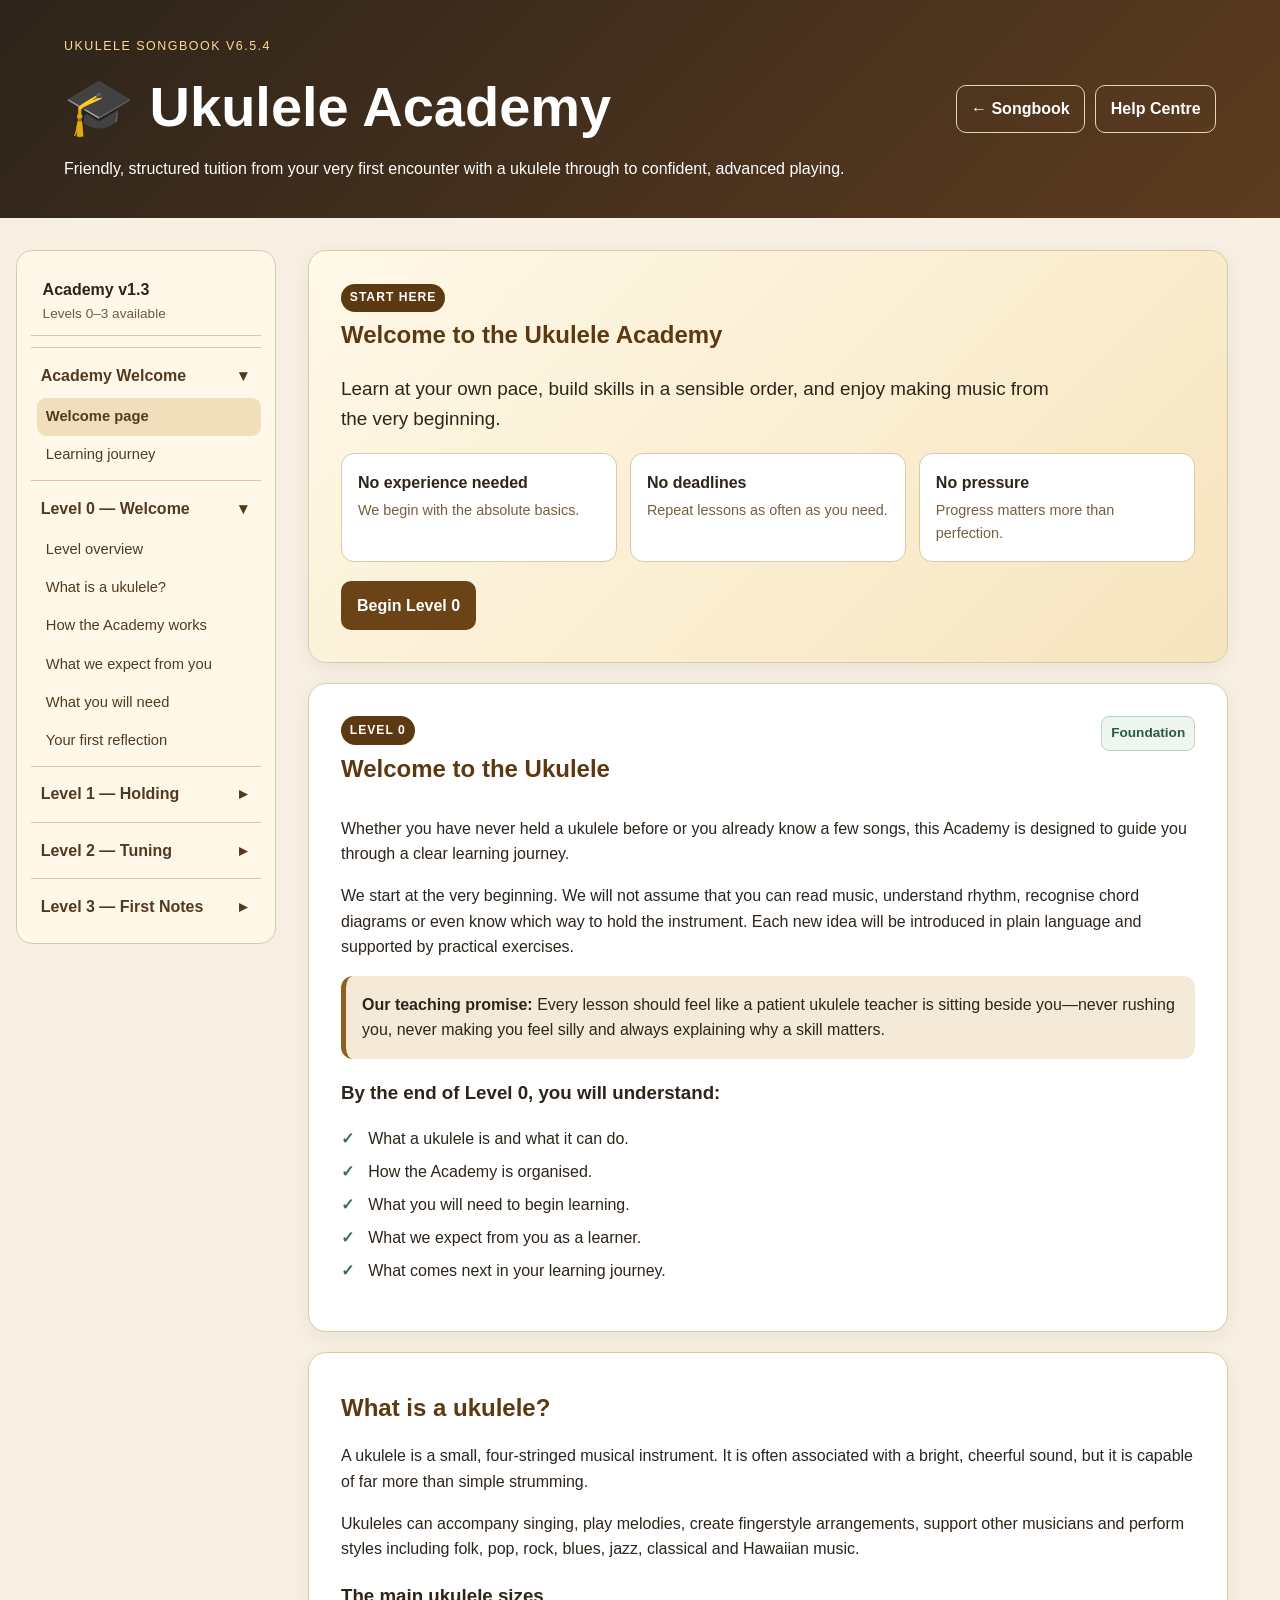
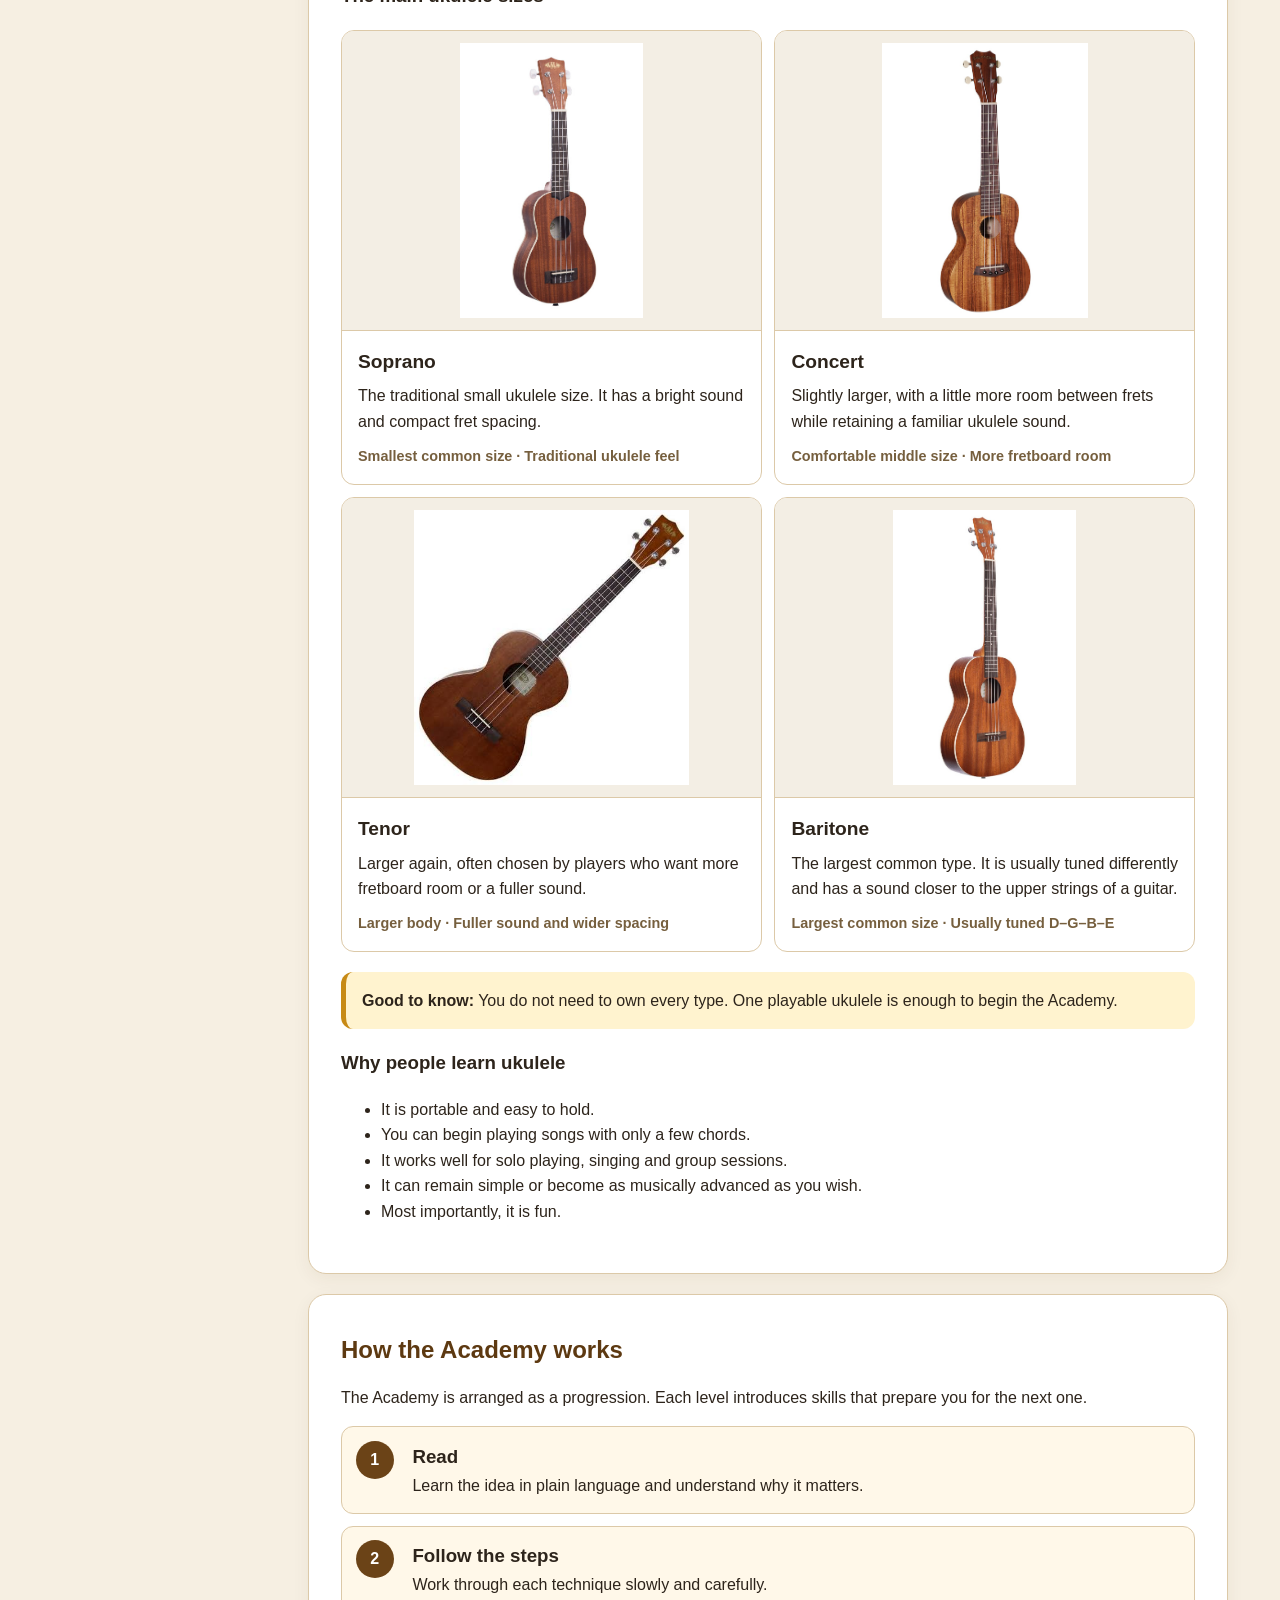
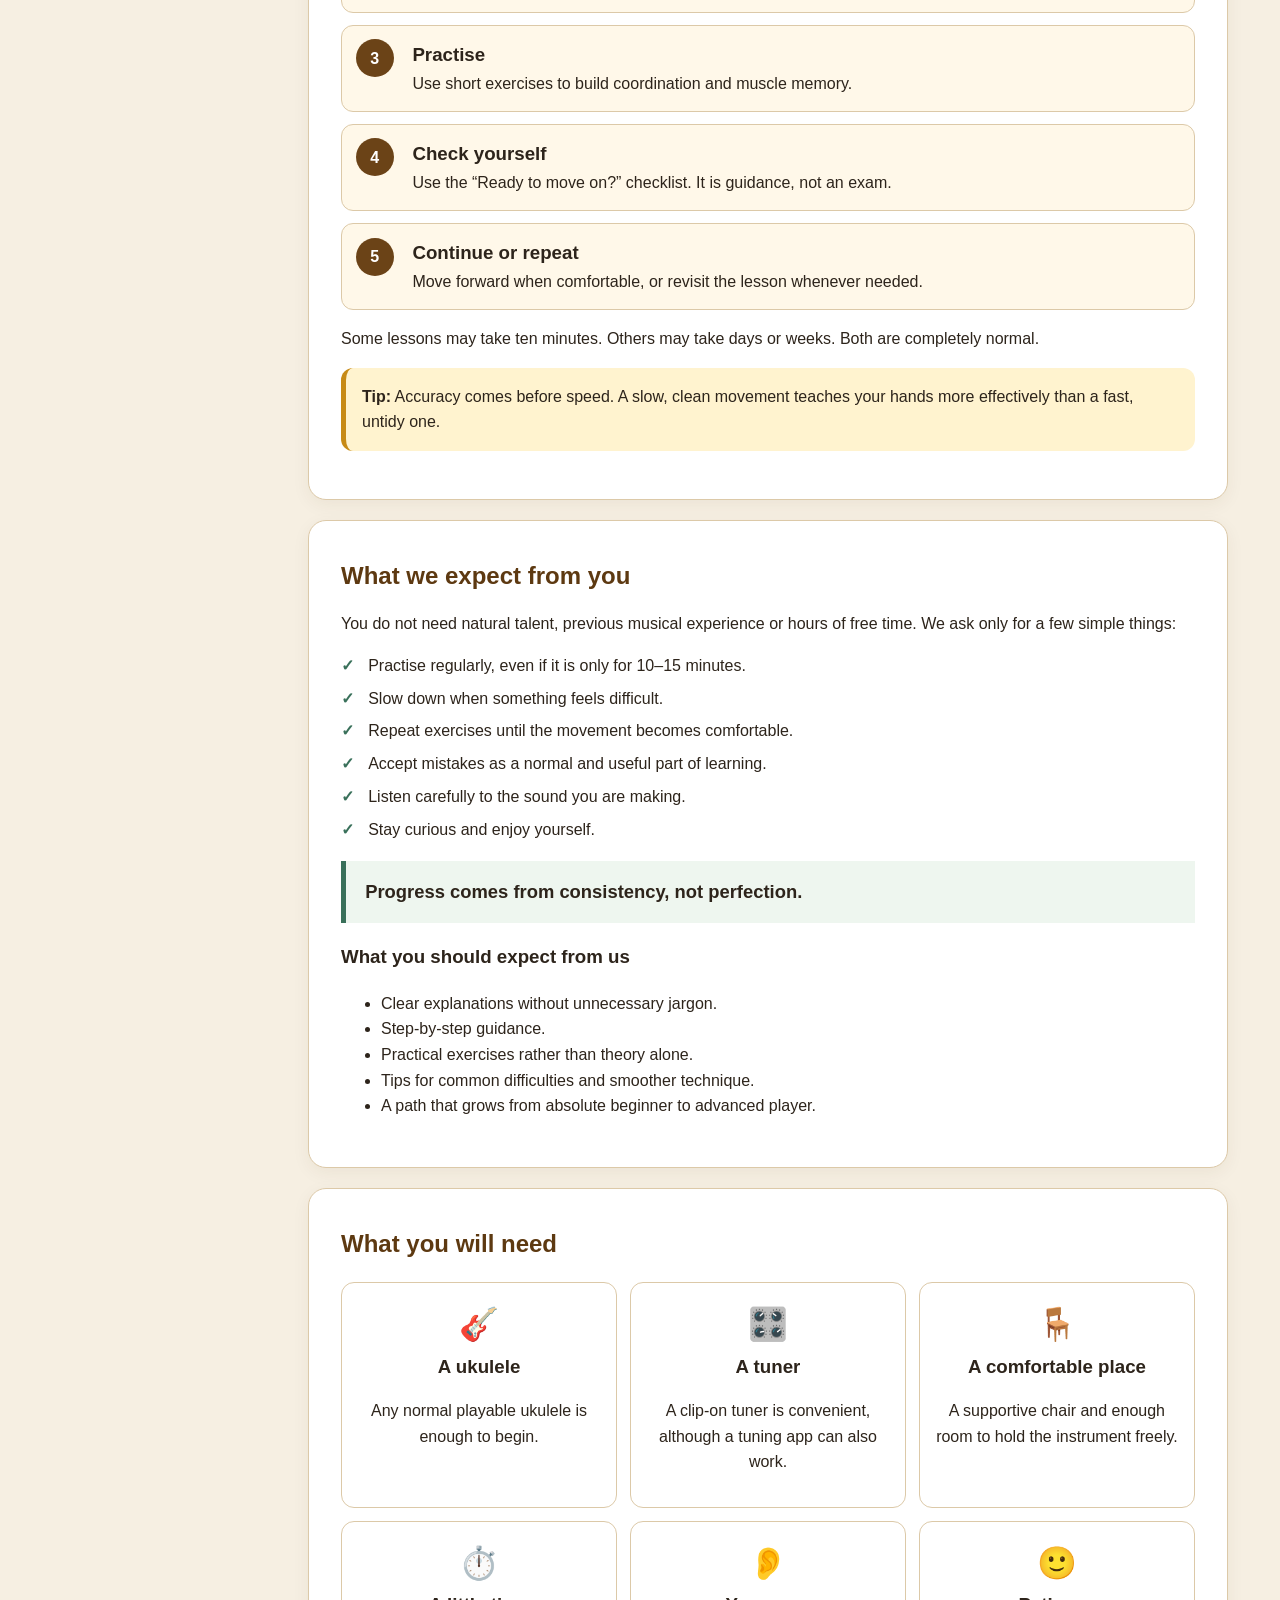
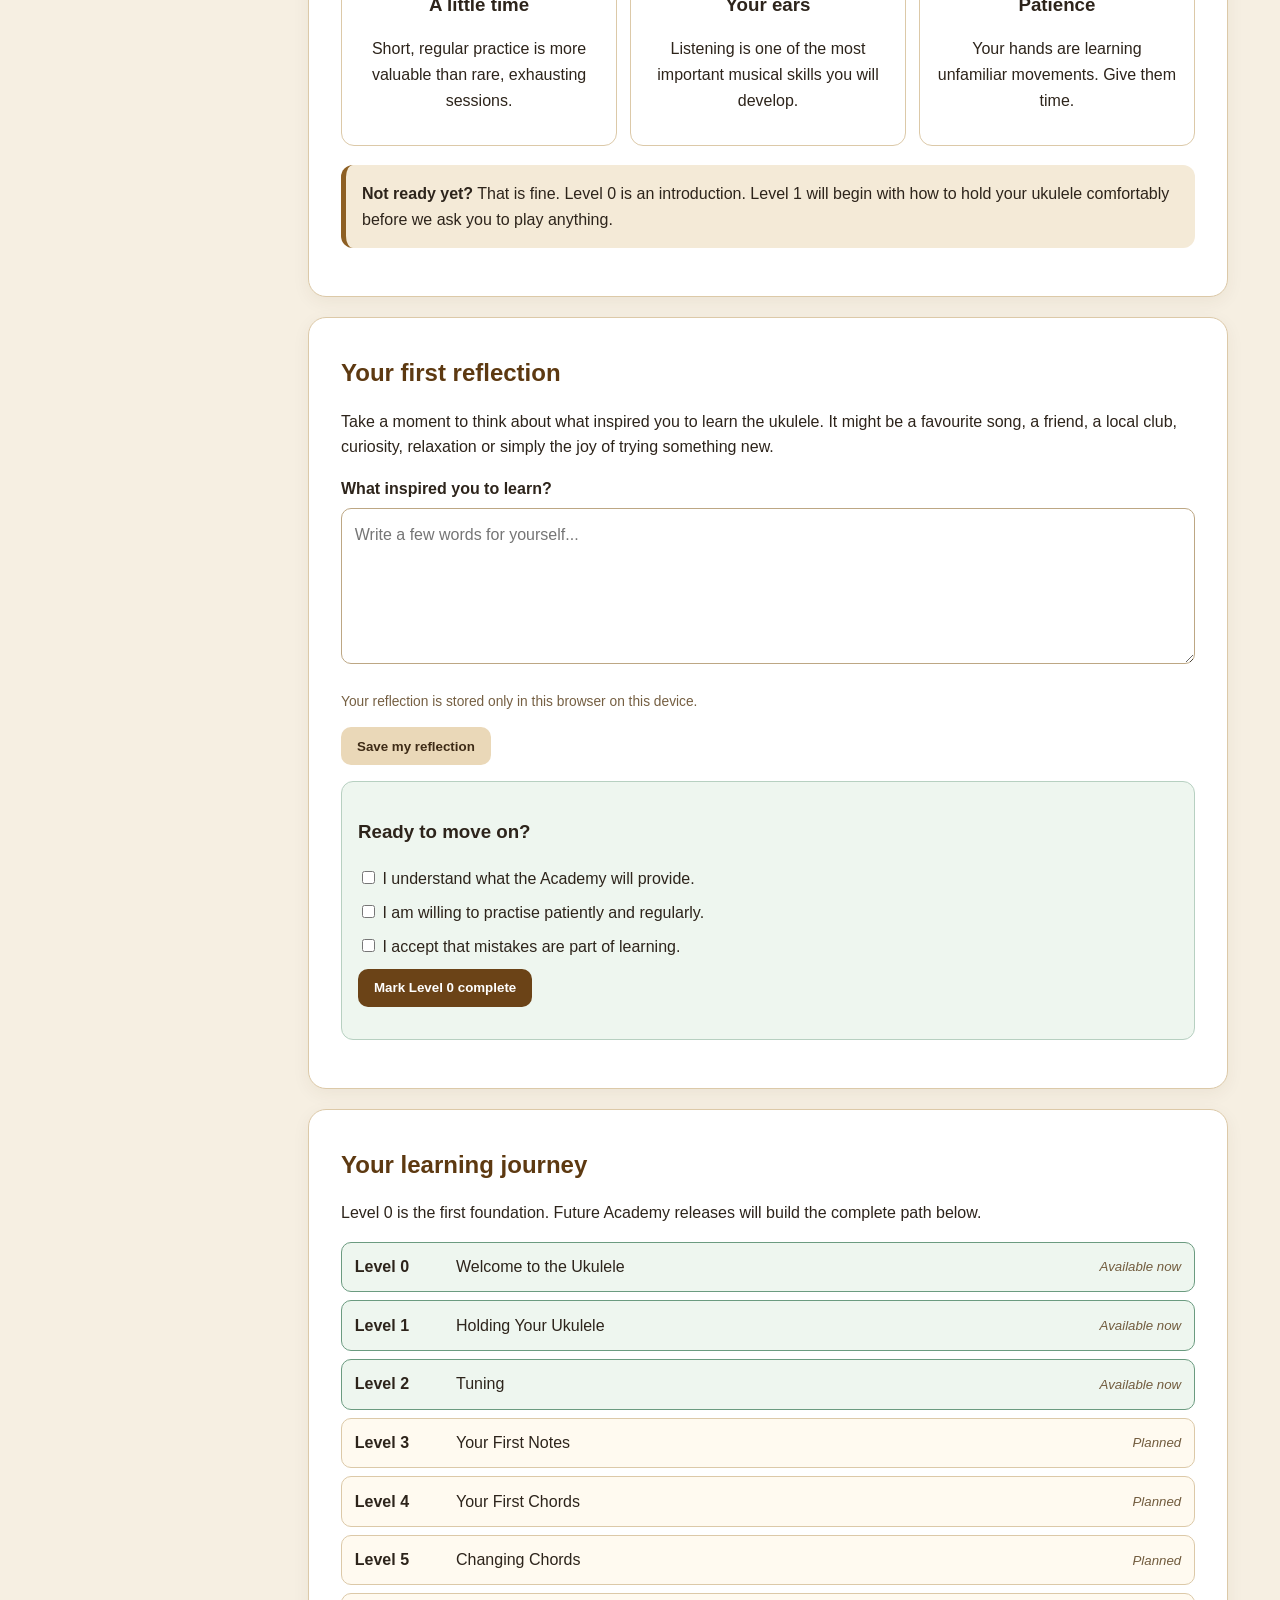
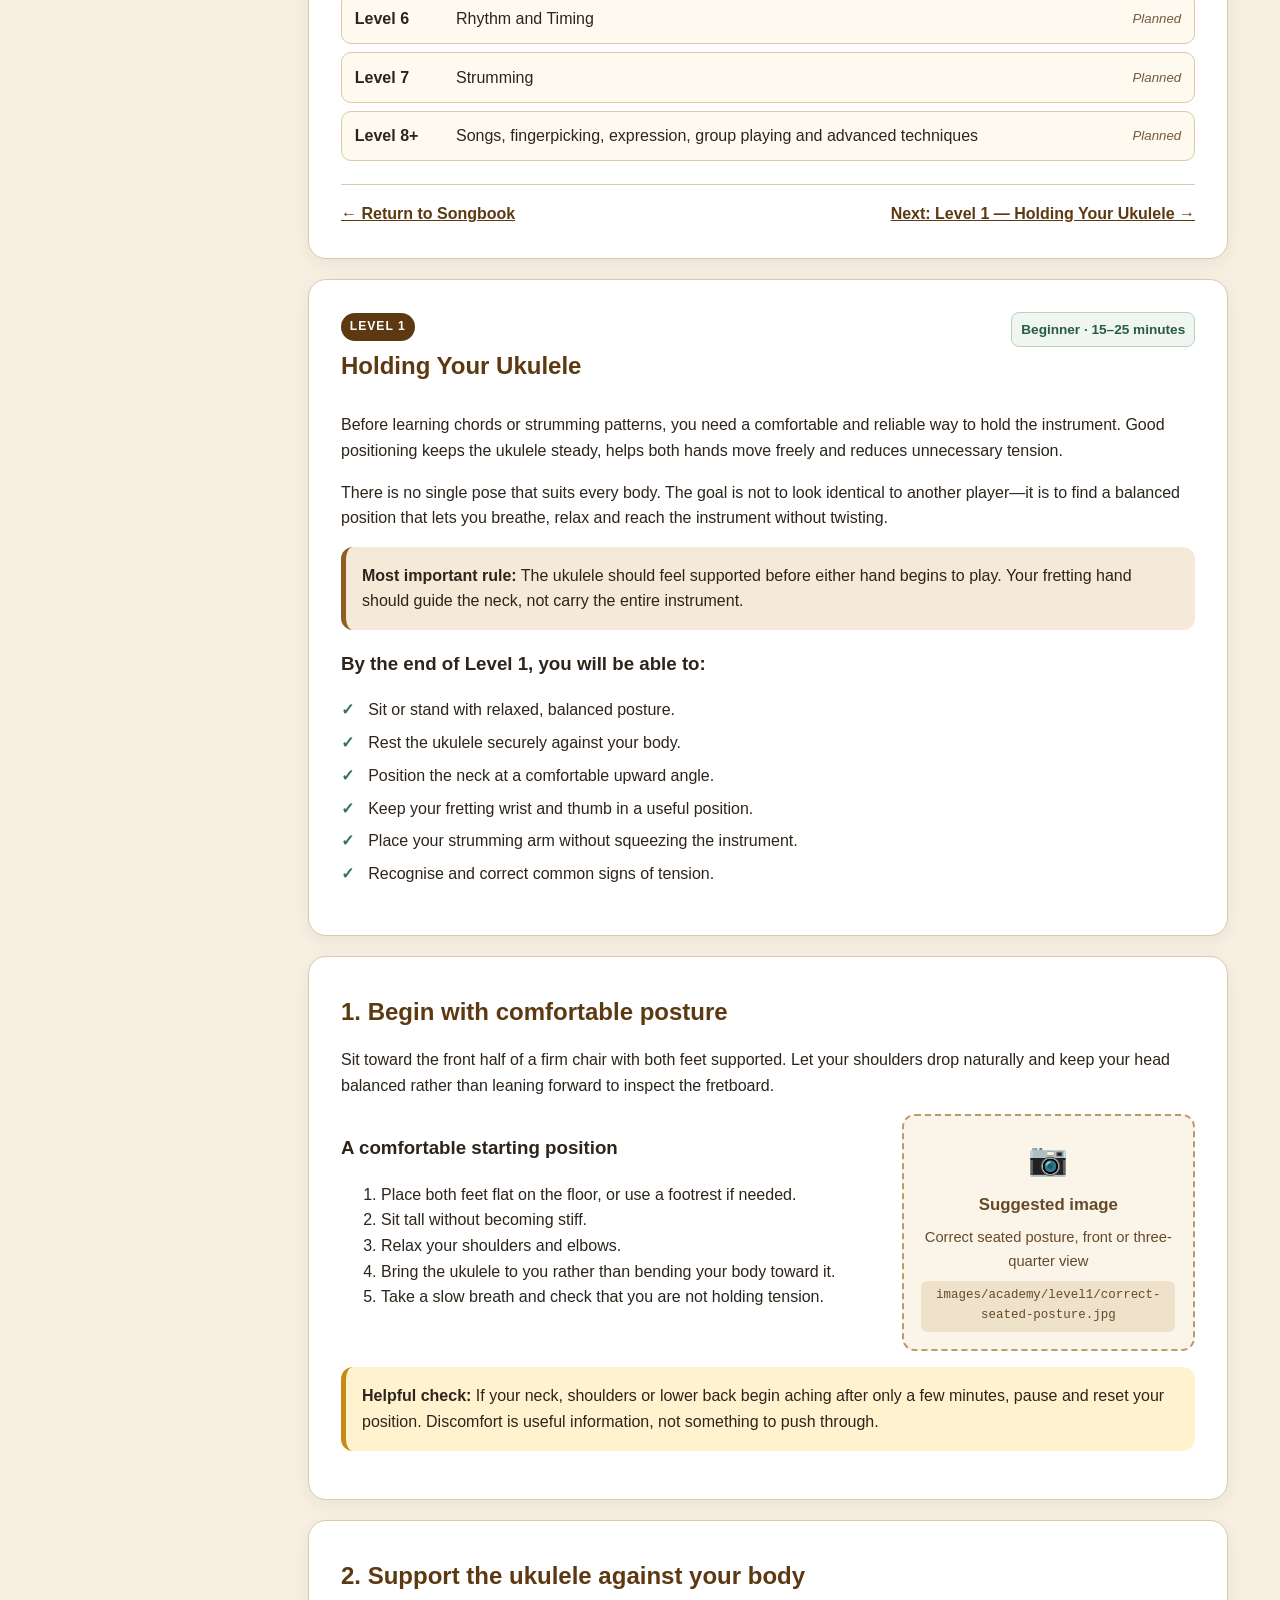
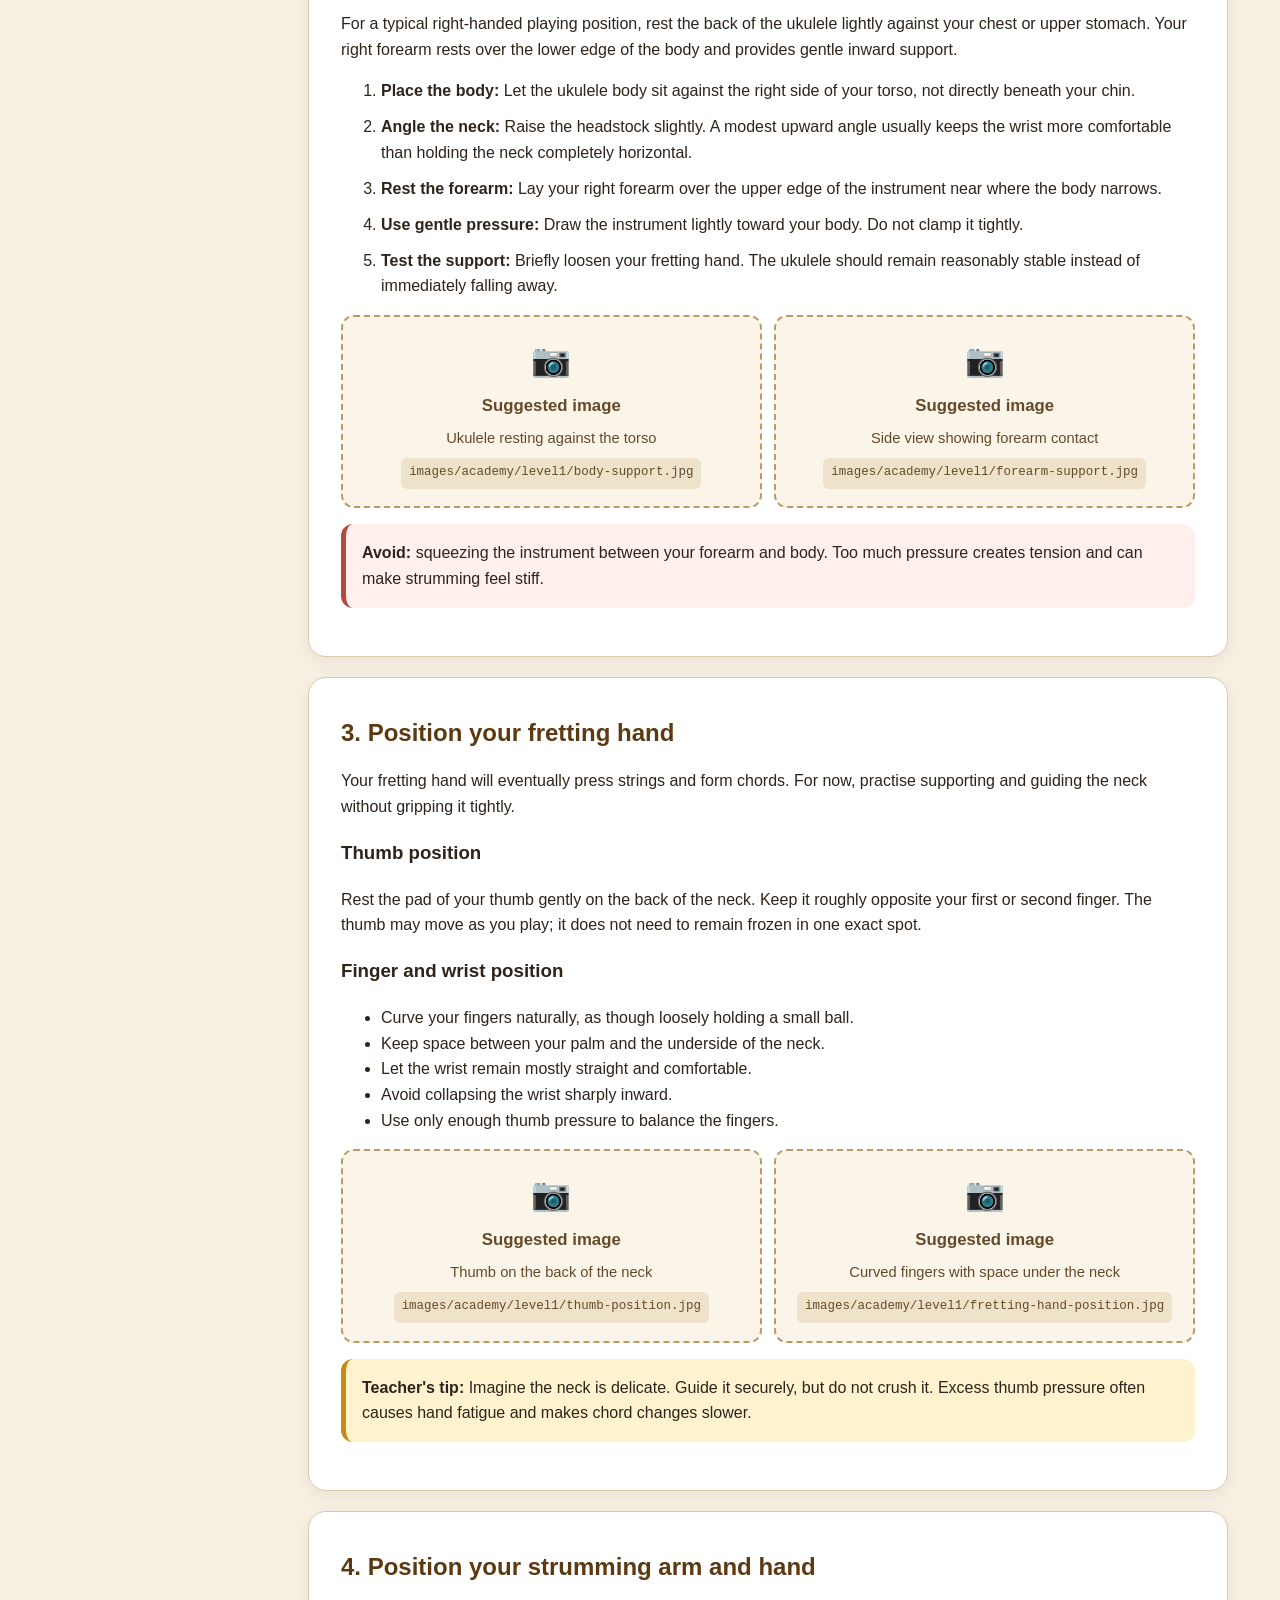
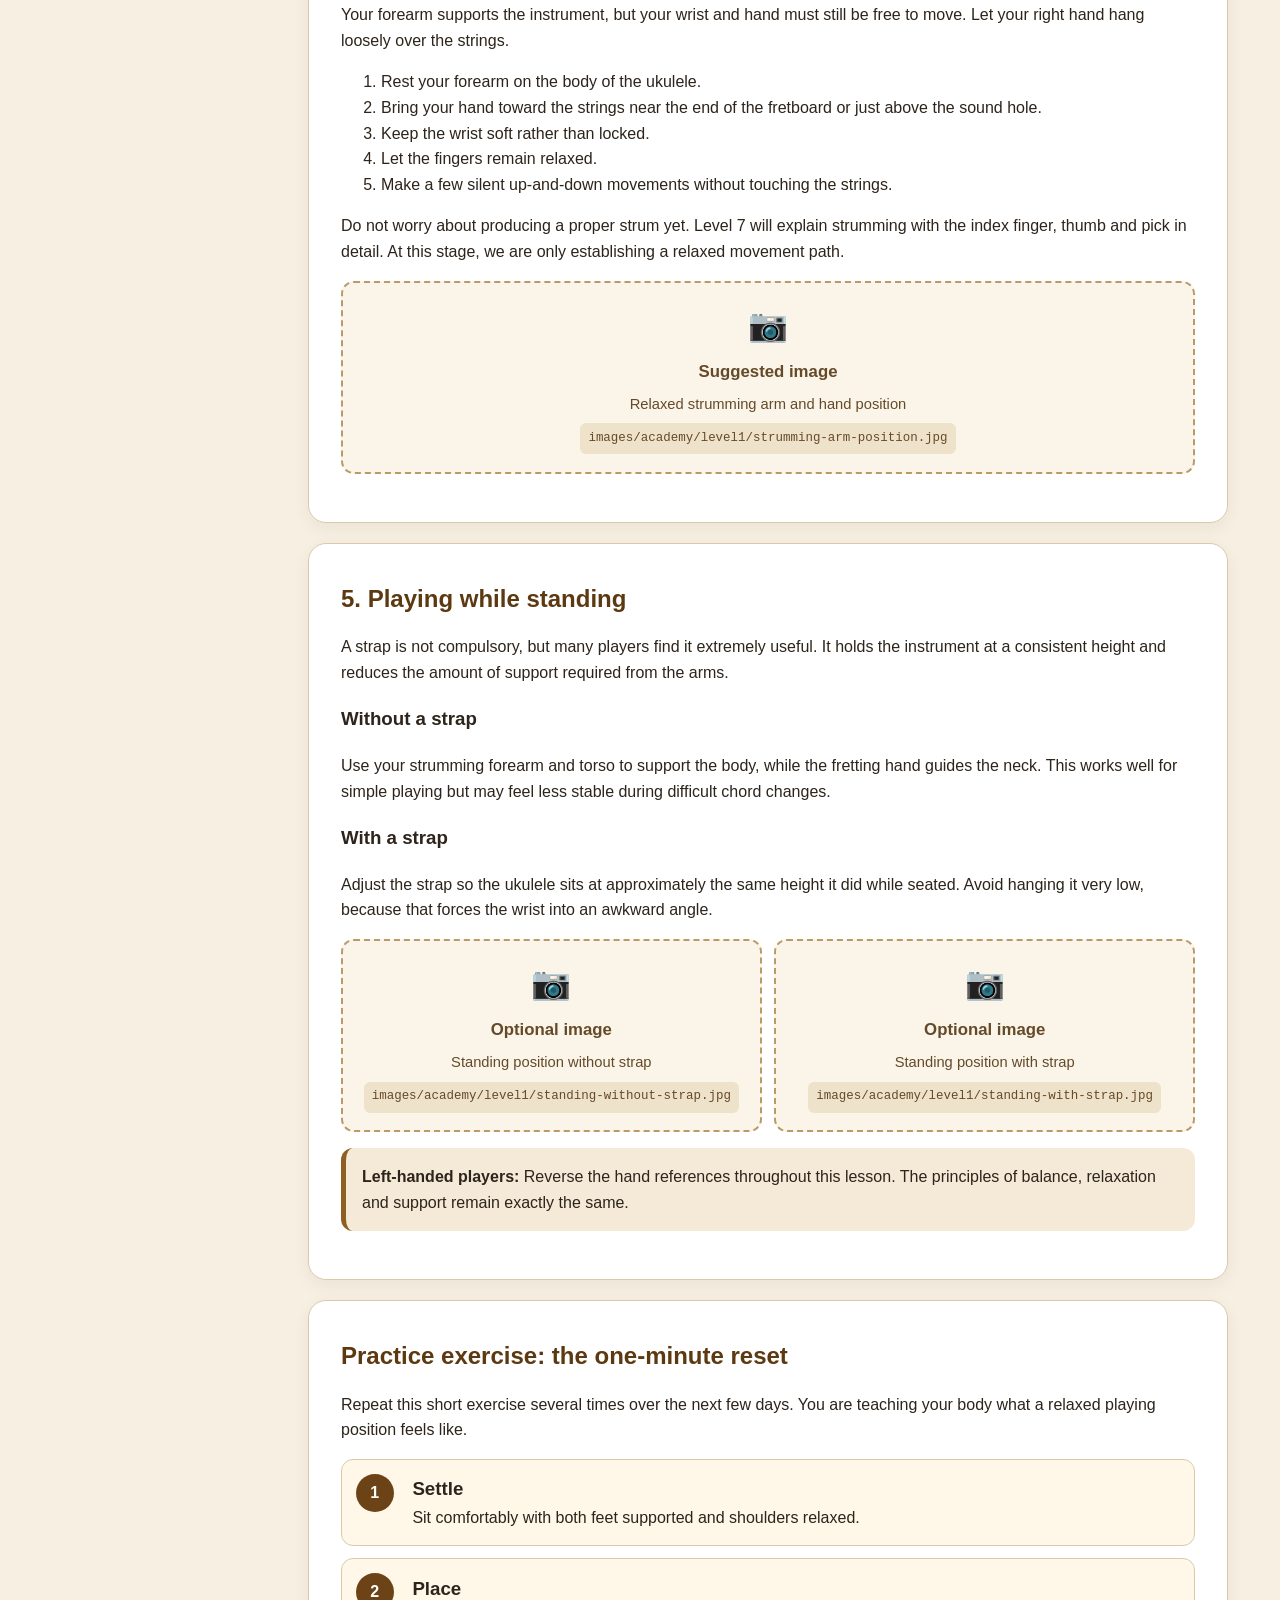
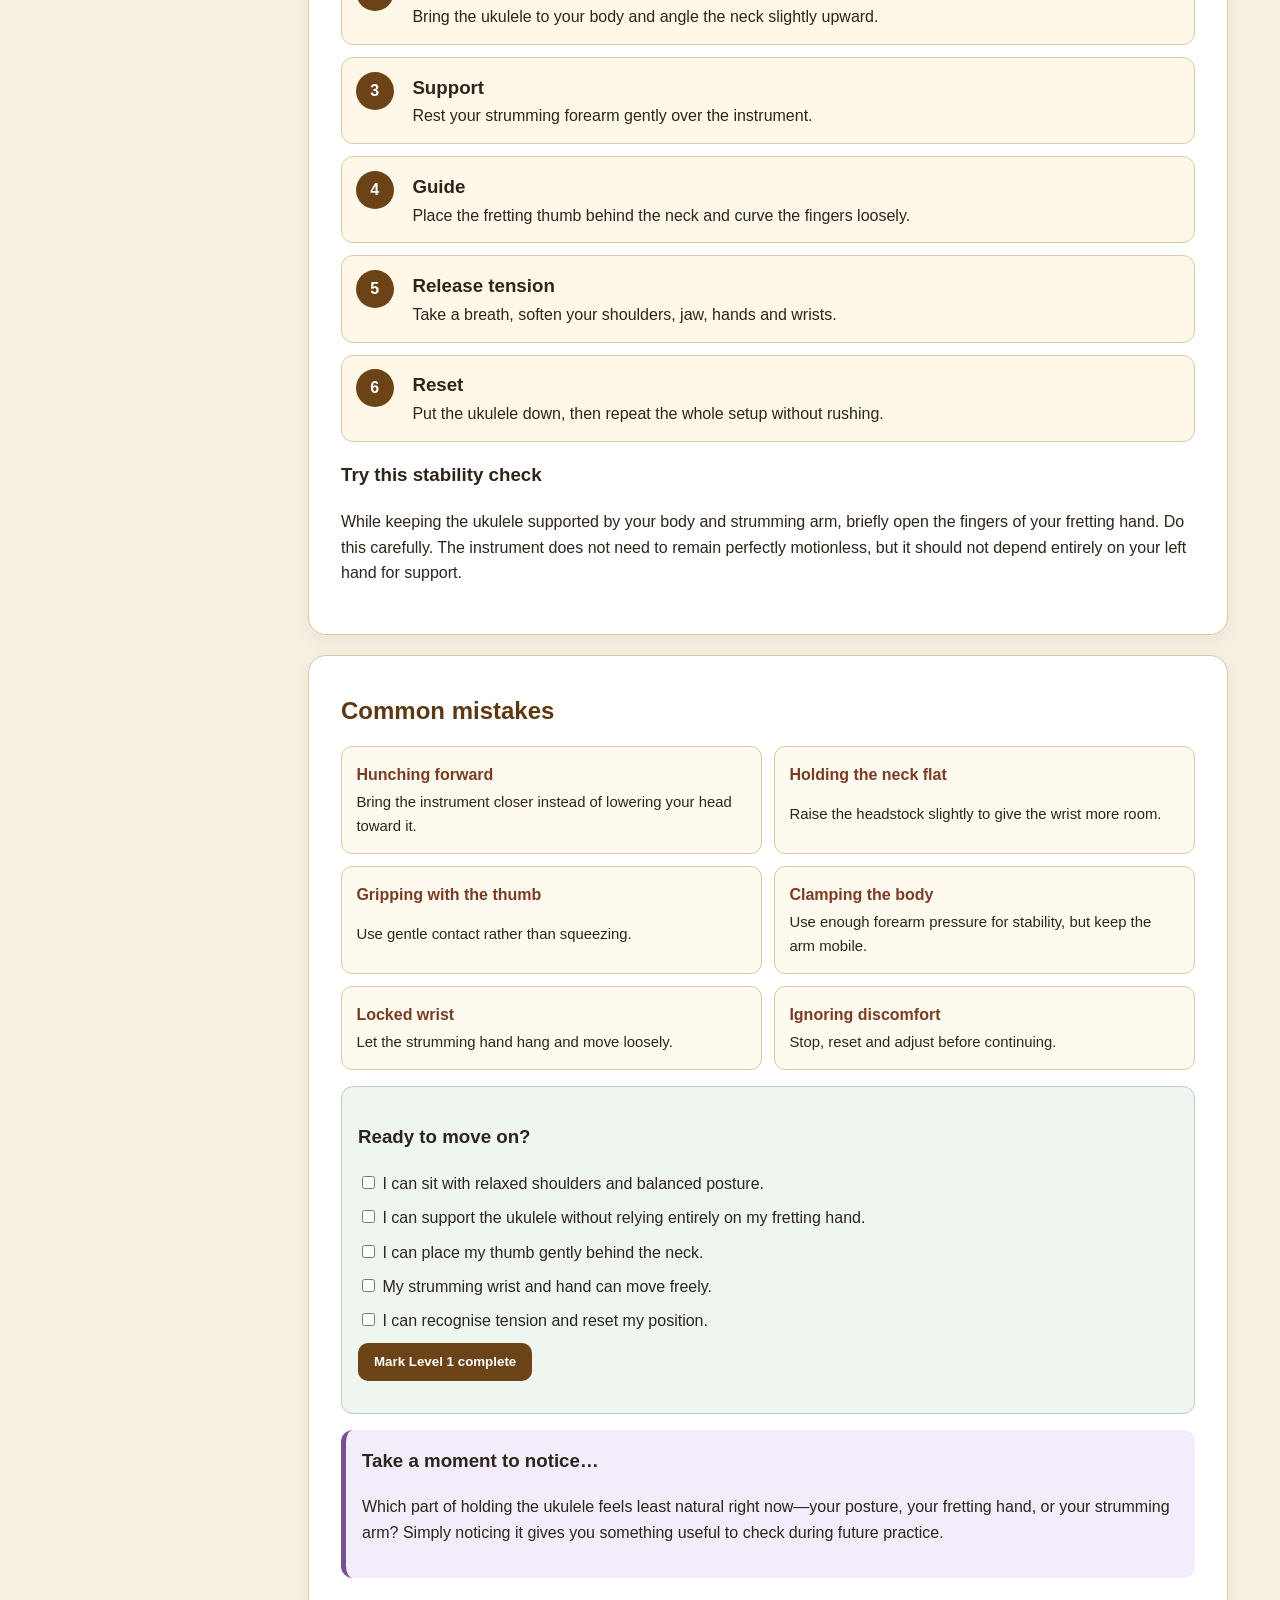
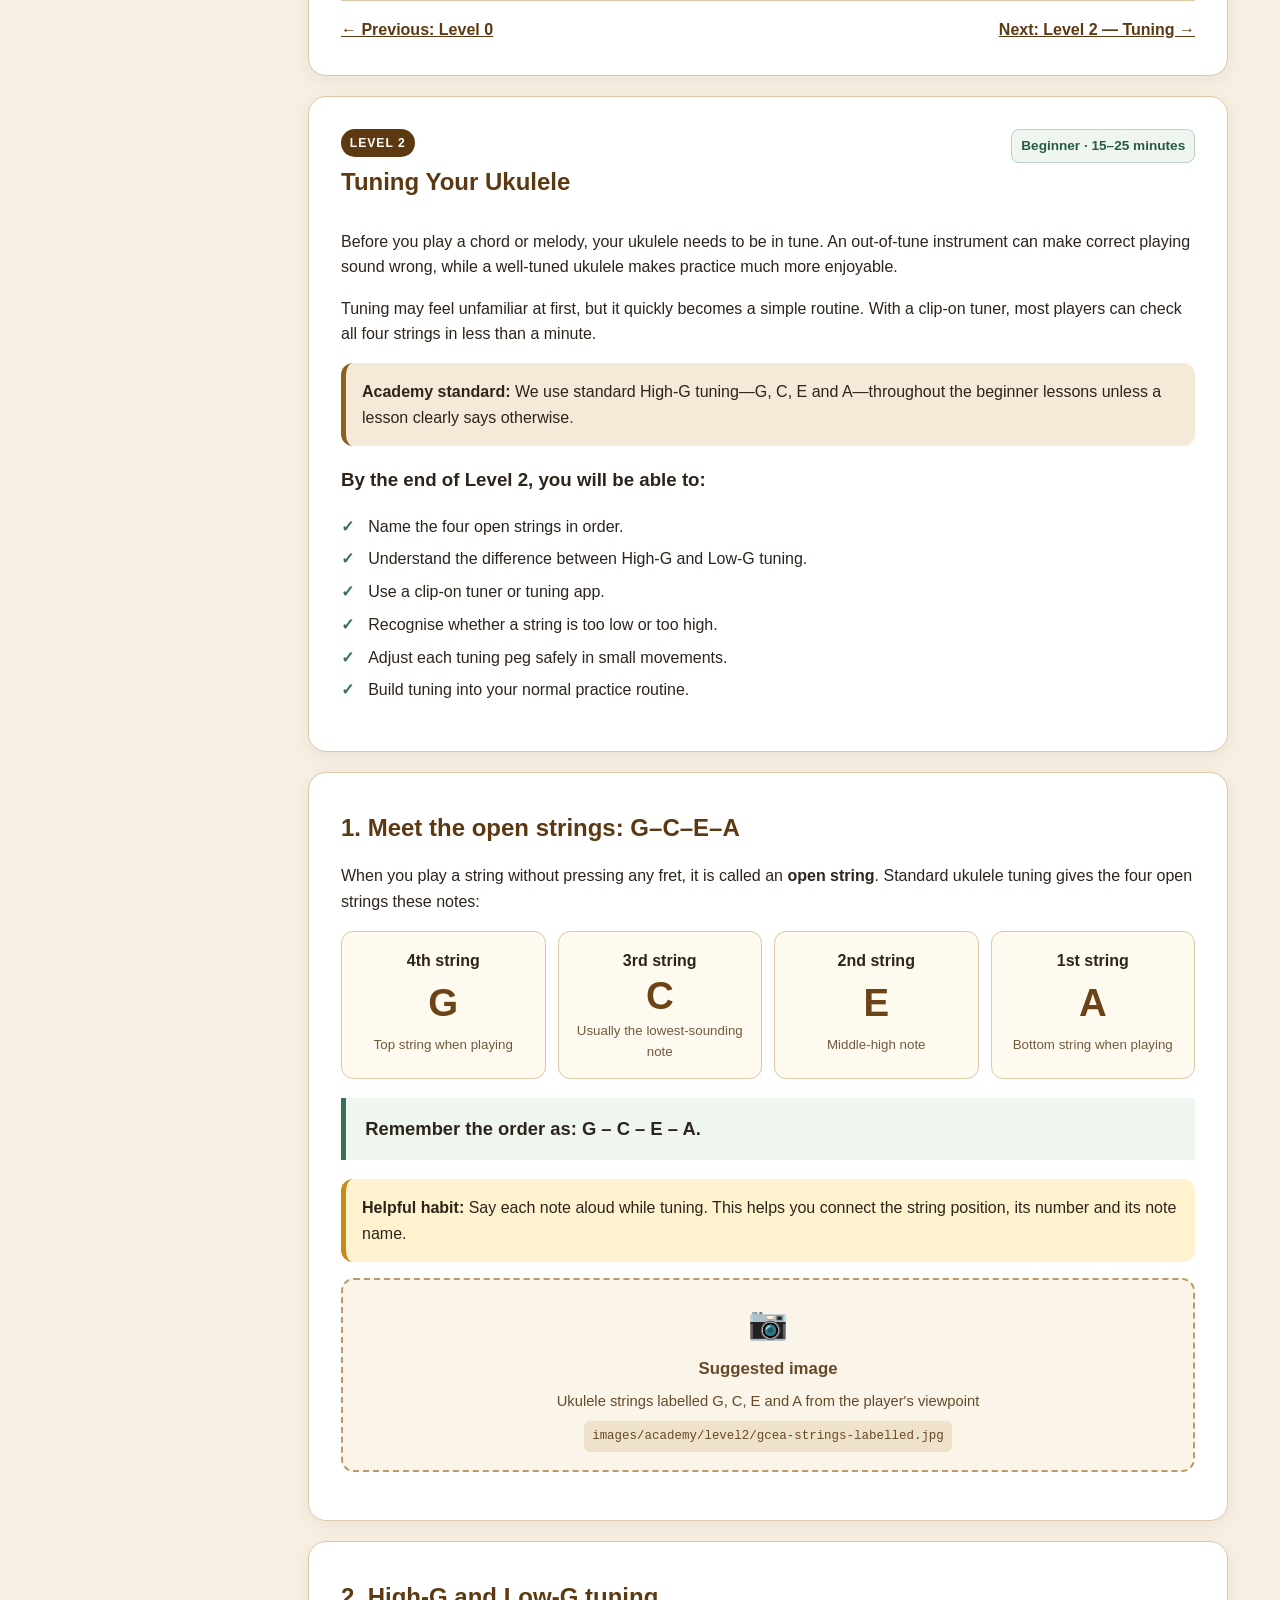
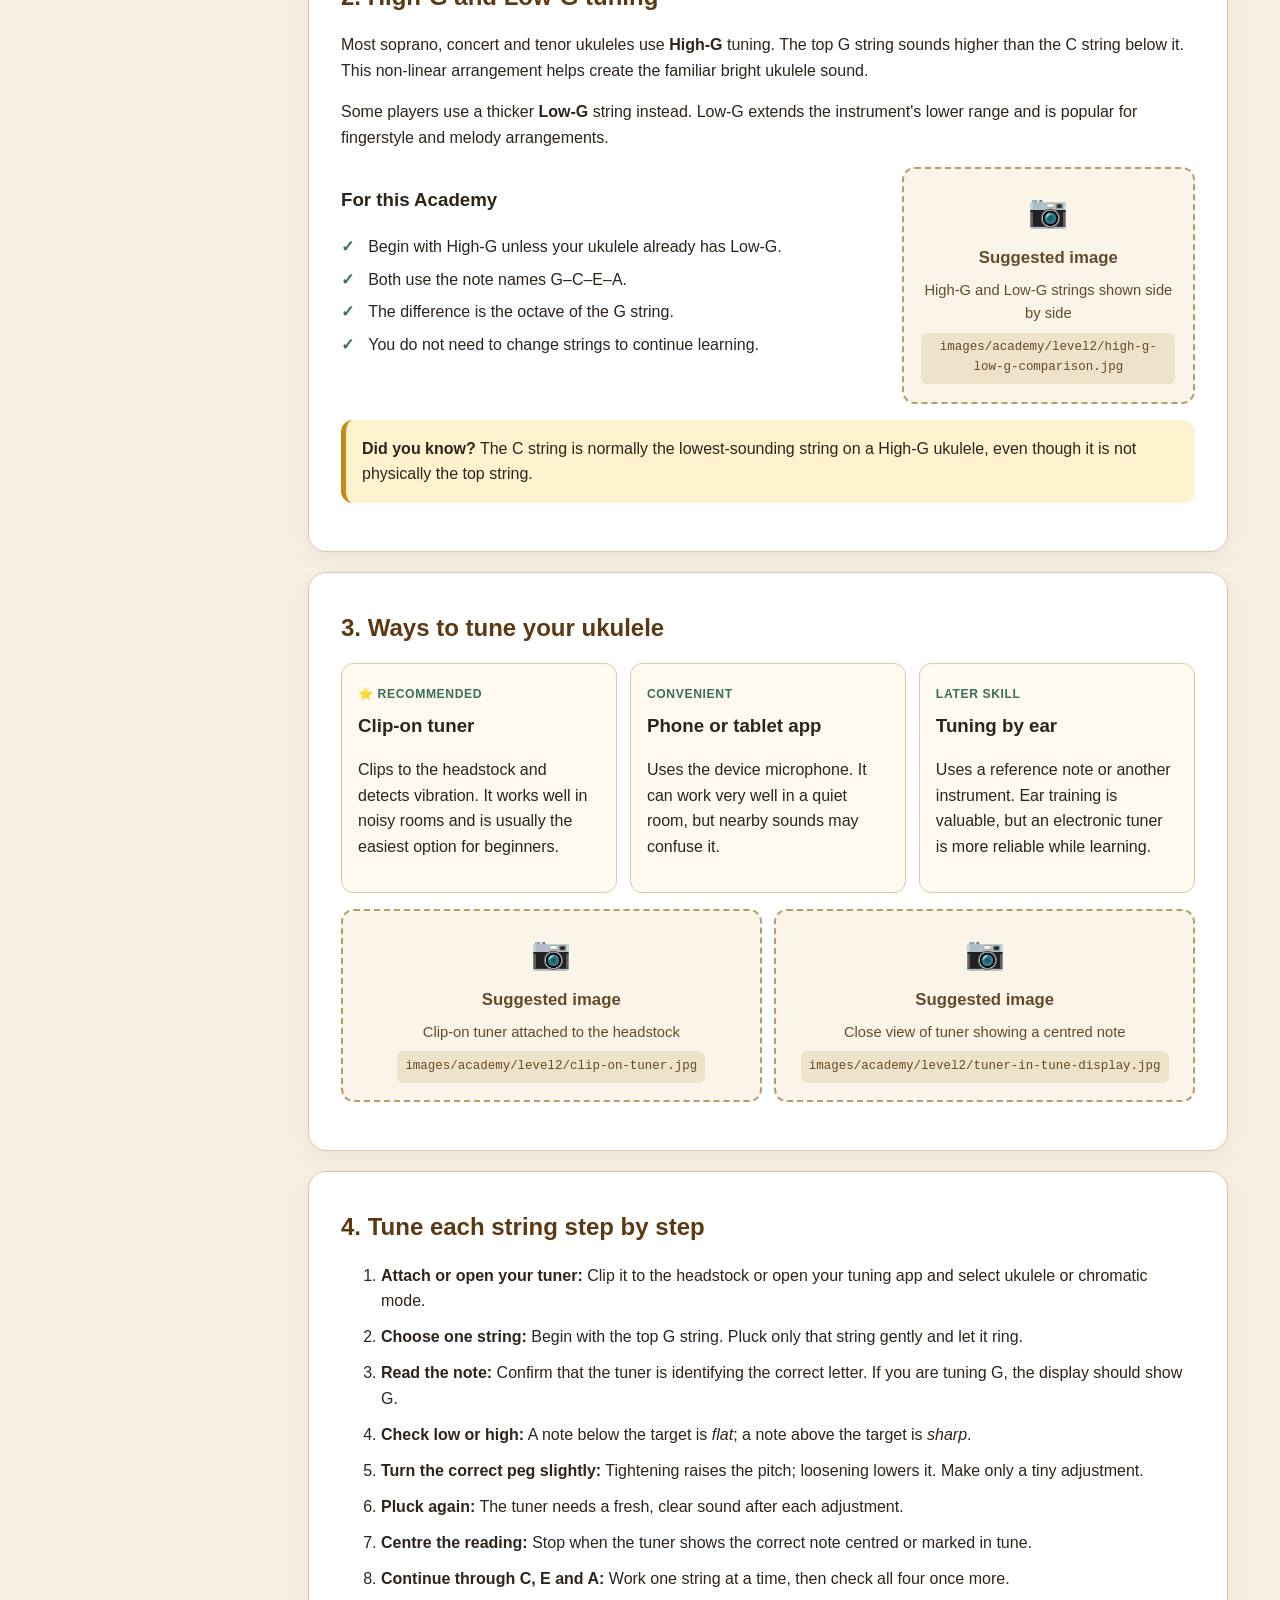
==== academy.html @ 4c5f9e9e "added more Academy Lessons" ====
<!doctype html>
<html lang="en">
<head>
  <meta charset="utf-8">
  <meta name="viewport" content="width=device-width, initial-scale=1">
  <title>Ukulele Academy v1.3 — Ukulele Songbook v6.5.4</title>
  <link rel="stylesheet" href="css/academy.css">
</head>
<body>
<header class="academy-header">
  <div>
    <p class="eyebrow">Ukulele Songbook v6.5.4</p>
    <h1>🎓 Ukulele Academy</h1>
    <p>Friendly, structured tuition from your very first encounter with a ukulele through to confident, advanced playing.</p>
  </div>
  <div class="header-links">
    <a href="index.html">← Songbook</a>
    <a href="help.html">Help Centre</a>
  </div>
</header>

<main class="academy-layout">
  <aside class="academy-nav" aria-label="Academy navigation">
    <div class="academy-card compact">
      <strong>Academy v1.3</strong>
      <span>Levels 0–3 available</span>
    </div>

    <div class="nav-group open" data-nav-group="welcome">
      <button class="nav-group-toggle" type="button" aria-expanded="true">
        <span>Academy Welcome</span><span class="toggle-icon" aria-hidden="true">▾</span>
      </button>
      <div class="nav-group-links">
        <a class="active" href="#welcome">Welcome page</a>
        <a href="#roadmap">Learning journey</a>
      </div>
    </div>

    <div class="nav-group open" data-nav-group="level0">
      <button class="nav-group-toggle" type="button" aria-expanded="true">
        <span>Level 0 — Welcome</span><span class="toggle-icon" aria-hidden="true">▾</span>
      </button>
      <div class="nav-group-links">
        <a href="#level-0">Level overview</a>
        <a href="#what-is-a-ukulele">What is a ukulele?</a>
        <a href="#academy-works">How the Academy works</a>
        <a href="#expectations">What we expect from you</a>
        <a href="#what-you-need">What you will need</a>
        <a href="#first-reflection">Your first reflection</a>
      </div>
    </div>

    <div class="nav-group" data-nav-group="level1">
      <button class="nav-group-toggle" type="button" aria-expanded="false">
        <span>Level 1 — Holding</span><span class="toggle-icon" aria-hidden="true">▸</span>
      </button>
      <div class="nav-group-links">
        <a href="#level-1">Level overview</a>
        <a href="#posture">Posture and comfort</a>
        <a href="#supporting-uke">Supporting the instrument</a>
        <a href="#fretting-hand">Fretting-hand position</a>
        <a href="#strumming-arm">Strumming-arm position</a>
        <a href="#standing">Playing while standing</a>
        <a href="#level1-practice">Practice exercise</a>
        <a href="#level1-ready">Ready to move on?</a>
      </div>
    </div>

    <div class="nav-group" data-nav-group="level2">
      <button class="nav-group-toggle" type="button" aria-expanded="false">
        <span>Level 2 — Tuning</span><span class="toggle-icon" aria-hidden="true">▸</span>
      </button>
      <div class="nav-group-links">
        <a href="#level-2">Level overview</a>
        <a href="#tuning-notes">Meet G–C–E–A</a>
        <a href="#high-low-g">High-G and Low-G</a>
        <a href="#tuning-tools">Ways to tune</a>
        <a href="#tuning-steps">Tune step by step</a>
        <a href="#new-strings">New strings</a>
        <a href="#level2-practice">Practice exercise</a>
        <a href="#level2-ready">Ready to move on?</a>
      </div>
    </div>

    <div class="nav-group" data-nav-group="level3">
      <button class="nav-group-toggle" type="button" aria-expanded="false">
        <span>Level 3 — First Notes</span><span class="toggle-icon" aria-hidden="true">▸</span>
      </button>
      <div class="nav-group-links">
        <a href="#level-3">Level overview</a>
        <a href="#fretboard-basics">Meet the fretboard</a>
        <a href="#pressing-frets">Pressing a clear note</a>
        <a href="#reading-tab">Reading ukulele TAB</a>
        <a href="#first-melody">Your first melody</a>
        <a href="#level3-practice">Practice exercise</a>
        <a href="#level3-ready">Ready to move on?</a>
      </div>
    </div>
  </aside>

  <section class="academy-content">
    <section class="hero-card" id="welcome">
      <span class="level-badge">Start here</span>
      <h2>Welcome to the Ukulele Academy</h2>
      <p class="lead">Learn at your own pace, build skills in a sensible order, and enjoy making music from the very beginning.</p>
      <div class="promise-grid">
        <div><strong>No experience needed</strong><span>We begin with the absolute basics.</span></div>
        <div><strong>No deadlines</strong><span>Repeat lessons as often as you need.</span></div>
        <div><strong>No pressure</strong><span>Progress matters more than perfection.</span></div>
      </div>
      <a class="primary-button" href="#level-0">Begin Level 0</a>
    </section>

    <section class="lesson-card" id="level-0">
      <div class="lesson-heading">
        <div><span class="level-badge">Level 0</span><h2>Welcome to the Ukulele</h2></div>
        <span class="lesson-time">Foundation</span>
      </div>
      <p>Whether you have never held a ukulele before or you already know a few songs, this Academy is designed to guide you through a clear learning journey.</p>
      <p>We start at the very beginning. We will not assume that you can read music, understand rhythm, recognise chord diagrams or even know which way to hold the instrument. Each new idea will be introduced in plain language and supported by practical exercises.</p>
      <div class="callout"><strong>Our teaching promise:</strong> Every lesson should feel like a patient ukulele teacher is sitting beside you—never rushing you, never making you feel silly and always explaining why a skill matters.</div>

      <h3>By the end of Level 0, you will understand:</h3>
      <ul class="check-list">
        <li>What a ukulele is and what it can do.</li>
        <li>How the Academy is organised.</li>
        <li>What you will need to begin learning.</li>
        <li>What we expect from you as a learner.</li>
        <li>What comes next in your learning journey.</li>
      </ul>
    </section>

    <section class="lesson-card" id="what-is-a-ukulele">
      <h2>What is a ukulele?</h2>
      <p>A ukulele is a small, four-stringed musical instrument. It is often associated with a bright, cheerful sound, but it is capable of far more than simple strumming.</p>
      <p>Ukuleles can accompany singing, play melodies, create fingerstyle arrangements, support other musicians and perform styles including folk, pop, rock, blues, jazz, classical and Hawaiian music.</p>

      <h3>The main ukulele sizes</h3>
      <div class="type-grid">
        <article class="ukulele-type-card">
          <figure class="ukulele-type-image">
            <img src="images/academy/level0/soprano.jpg" alt="A soprano ukulele shown from the front" loading="lazy">
          </figure>
          <div class="ukulele-type-copy">
            <h4>Soprano</h4>
            <p>The traditional small ukulele size. It has a bright sound and compact fret spacing.</p>
            <span>Smallest common size · Traditional ukulele feel</span>
          </div>
        </article>
        <article class="ukulele-type-card">
          <figure class="ukulele-type-image">
            <img src="images/academy/level0/concert.jpg" alt="A concert ukulele shown from the front" loading="lazy">
          </figure>
          <div class="ukulele-type-copy">
            <h4>Concert</h4>
            <p>Slightly larger, with a little more room between frets while retaining a familiar ukulele sound.</p>
            <span>Comfortable middle size · More fretboard room</span>
          </div>
        </article>
        <article class="ukulele-type-card">
          <figure class="ukulele-type-image">
            <img src="images/academy/level0/tenor.jpg" alt="A tenor ukulele shown from the front" loading="lazy">
          </figure>
          <div class="ukulele-type-copy">
            <h4>Tenor</h4>
            <p>Larger again, often chosen by players who want more fretboard room or a fuller sound.</p>
            <span>Larger body · Fuller sound and wider spacing</span>
          </div>
        </article>
        <article class="ukulele-type-card">
          <figure class="ukulele-type-image">
            <img src="images/academy/level0/baritone.jpg" alt="A baritone ukulele shown from the front" loading="lazy">
          </figure>
          <div class="ukulele-type-copy">
            <h4>Baritone</h4>
            <p>The largest common type. It is usually tuned differently and has a sound closer to the upper strings of a guitar.</p>
            <span>Largest common size · Usually tuned D–G–B–E</span>
          </div>
        </article>
      </div>
      <div class="tip"><strong>Good to know:</strong> You do not need to own every type. One playable ukulele is enough to begin the Academy.</div>

      <h3>Why people learn ukulele</h3>
      <ul>
        <li>It is portable and easy to hold.</li>
        <li>You can begin playing songs with only a few chords.</li>
        <li>It works well for solo playing, singing and group sessions.</li>
        <li>It can remain simple or become as musically advanced as you wish.</li>
        <li>Most importantly, it is fun.</li>
      </ul>
    </section>

    <section class="lesson-card" id="academy-works">
      <h2>How the Academy works</h2>
      <p>The Academy is arranged as a progression. Each level introduces skills that prepare you for the next one.</p>
      <div class="steps">
        <article><span>1</span><div><h3>Read</h3><p>Learn the idea in plain language and understand why it matters.</p></div></article>
        <article><span>2</span><div><h3>Follow the steps</h3><p>Work through each technique slowly and carefully.</p></div></article>
        <article><span>3</span><div><h3>Practise</h3><p>Use short exercises to build coordination and muscle memory.</p></div></article>
        <article><span>4</span><div><h3>Check yourself</h3><p>Use the “Ready to move on?” checklist. It is guidance, not an exam.</p></div></article>
        <article><span>5</span><div><h3>Continue or repeat</h3><p>Move forward when comfortable, or revisit the lesson whenever needed.</p></div></article>
      </div>
      <p>Some lessons may take ten minutes. Others may take days or weeks. Both are completely normal.</p>
      <div class="tip"><strong>Tip:</strong> Accuracy comes before speed. A slow, clean movement teaches your hands more effectively than a fast, untidy one.</div>
    </section>

    <section class="lesson-card" id="expectations">
      <h2>What we expect from you</h2>
      <p>You do not need natural talent, previous musical experience or hours of free time. We ask only for a few simple things:</p>
      <ul class="check-list">
        <li>Practise regularly, even if it is only for 10–15 minutes.</li>
        <li>Slow down when something feels difficult.</li>
        <li>Repeat exercises until the movement becomes comfortable.</li>
        <li>Accept mistakes as a normal and useful part of learning.</li>
        <li>Listen carefully to the sound you are making.</li>
        <li>Stay curious and enjoy yourself.</li>
      </ul>
      <blockquote>Progress comes from consistency, not perfection.</blockquote>

      <h3>What you should expect from us</h3>
      <ul>
        <li>Clear explanations without unnecessary jargon.</li>
        <li>Step-by-step guidance.</li>
        <li>Practical exercises rather than theory alone.</li>
        <li>Tips for common difficulties and smoother technique.</li>
        <li>A path that grows from absolute beginner to advanced player.</li>
      </ul>
    </section>

    <section class="lesson-card" id="what-you-need">
      <h2>What you will need</h2>
      <div class="needs-grid">
        <article><span>🎸</span><h3>A ukulele</h3><p>Any normal playable ukulele is enough to begin.</p></article>
        <article><span>🎛️</span><h3>A tuner</h3><p>A clip-on tuner is convenient, although a tuning app can also work.</p></article>
        <article><span>🪑</span><h3>A comfortable place</h3><p>A supportive chair and enough room to hold the instrument freely.</p></article>
        <article><span>⏱️</span><h3>A little time</h3><p>Short, regular practice is more valuable than rare, exhausting sessions.</p></article>
        <article><span>👂</span><h3>Your ears</h3><p>Listening is one of the most important musical skills you will develop.</p></article>
        <article><span>🙂</span><h3>Patience</h3><p>Your hands are learning unfamiliar movements. Give them time.</p></article>
      </div>
      <div class="callout"><strong>Not ready yet?</strong> That is fine. Level 0 is an introduction. Level 1 will begin with how to hold your ukulele comfortably before we ask you to play anything.</div>
    </section>

    <section class="lesson-card" id="first-reflection">
      <h2>Your first reflection</h2>
      <p>Take a moment to think about what inspired you to learn the ukulele. It might be a favourite song, a friend, a local club, curiosity, relaxation or simply the joy of trying something new.</p>
      <label for="academyMotivation"><strong>What inspired you to learn?</strong></label>
      <textarea id="academyMotivation" rows="5" placeholder="Write a few words for yourself..."></textarea>
      <p class="small-note">Your reflection is stored only in this browser on this device.</p>
      <button class="secondary-button" id="saveMotivation" type="button">Save my reflection</button>
      <span class="save-status" id="motivationStatus" aria-live="polite"></span>

      <div class="ready-box">
        <h3>Ready to move on?</h3>
        <label><input type="checkbox" id="readyUke"> I understand what the Academy will provide.</label>
        <label><input type="checkbox" id="readyPractice"> I am willing to practise patiently and regularly.</label>
        <label><input type="checkbox" id="readyMistakes"> I accept that mistakes are part of learning.</label>
        <button class="primary-button" id="completeLevelZero" type="button">Mark Level 0 complete</button>
        <p id="completionStatus" class="completion-status" aria-live="polite"></p>
      </div>
    </section>

    <section class="lesson-card" id="roadmap">
      <h2>Your learning journey</h2>
      <p>Level 0 is the first foundation. Future Academy releases will build the complete path below.</p>
      <div class="roadmap-list">
        <div class="current"><strong>Level 0</strong><span>Welcome to the Ukulele</span><em>Available now</em></div>
        <div class="current"><strong>Level 1</strong><span>Holding Your Ukulele</span><em>Available now</em></div>
        <div class="current"><strong>Level 2</strong><span>Tuning</span><em>Available now</em></div>
        <div><strong>Level 3</strong><span>Your First Notes</span><em>Planned</em></div>
        <div><strong>Level 4</strong><span>Your First Chords</span><em>Planned</em></div>
        <div><strong>Level 5</strong><span>Changing Chords</span><em>Planned</em></div>
        <div><strong>Level 6</strong><span>Rhythm and Timing</span><em>Planned</em></div>
        <div><strong>Level 7</strong><span>Strumming</span><em>Planned</em></div>
        <div><strong>Level 8+</strong><span>Songs, fingerpicking, expression, group playing and advanced techniques</span><em>Planned</em></div>
      </div>
      <div class="lesson-navigation">
        <a href="index.html">← Return to Songbook</a>
        <a href="#level-1">Next: Level 1 — Holding Your Ukulele →</a>
      </div>
    </section>


    <section class="lesson-card" id="level-1">
      <div class="lesson-heading">
        <div><span class="level-badge">Level 1</span><h2>Holding Your Ukulele</h2></div>
        <span class="lesson-time">Beginner · 15–25 minutes</span>
      </div>
      <p>Before learning chords or strumming patterns, you need a comfortable and reliable way to hold the instrument. Good positioning keeps the ukulele steady, helps both hands move freely and reduces unnecessary tension.</p>
      <p>There is no single pose that suits every body. The goal is not to look identical to another player—it is to find a balanced position that lets you breathe, relax and reach the instrument without twisting.</p>
      <div class="callout"><strong>Most important rule:</strong> The ukulele should feel supported before either hand begins to play. Your fretting hand should guide the neck, not carry the entire instrument.</div>

      <h3>By the end of Level 1, you will be able to:</h3>
      <ul class="check-list">
        <li>Sit or stand with relaxed, balanced posture.</li>
        <li>Rest the ukulele securely against your body.</li>
        <li>Position the neck at a comfortable upward angle.</li>
        <li>Keep your fretting wrist and thumb in a useful position.</li>
        <li>Place your strumming arm without squeezing the instrument.</li>
        <li>Recognise and correct common signs of tension.</li>
      </ul>
    </section>

    <section class="lesson-card" id="posture">
      <h2>1. Begin with comfortable posture</h2>
      <p>Sit toward the front half of a firm chair with both feet supported. Let your shoulders drop naturally and keep your head balanced rather than leaning forward to inspect the fretboard.</p>
      <div class="two-column">
        <div>
          <h3>A comfortable starting position</h3>
          <ol>
            <li>Place both feet flat on the floor, or use a footrest if needed.</li>
            <li>Sit tall without becoming stiff.</li>
            <li>Relax your shoulders and elbows.</li>
            <li>Bring the ukulele to you rather than bending your body toward it.</li>
            <li>Take a slow breath and check that you are not holding tension.</li>
          </ol>
        </div>
        <div class="image-needed">
          <strong>Suggested image</strong>
          <span>Correct seated posture, front or three-quarter view</span>
          <code>images/academy/level1/correct-seated-posture.jpg</code>
        </div>
      </div>
      <div class="tip"><strong>Helpful check:</strong> If your neck, shoulders or lower back begin aching after only a few minutes, pause and reset your position. Discomfort is useful information, not something to push through.</div>
    </section>

    <section class="lesson-card" id="supporting-uke">
      <h2>2. Support the ukulele against your body</h2>
      <p>For a typical right-handed playing position, rest the back of the ukulele lightly against your chest or upper stomach. Your right forearm rests over the lower edge of the body and provides gentle inward support.</p>
      <ol class="numbered-steps">
        <li><strong>Place the body:</strong> Let the ukulele body sit against the right side of your torso, not directly beneath your chin.</li>
        <li><strong>Angle the neck:</strong> Raise the headstock slightly. A modest upward angle usually keeps the wrist more comfortable than holding the neck completely horizontal.</li>
        <li><strong>Rest the forearm:</strong> Lay your right forearm over the upper edge of the instrument near where the body narrows.</li>
        <li><strong>Use gentle pressure:</strong> Draw the instrument lightly toward your body. Do not clamp it tightly.</li>
        <li><strong>Test the support:</strong> Briefly loosen your fretting hand. The ukulele should remain reasonably stable instead of immediately falling away.</li>
      </ol>
      <div class="image-pair">
        <div class="image-needed"><strong>Suggested image</strong><span>Ukulele resting against the torso</span><code>images/academy/level1/body-support.jpg</code></div>
        <div class="image-needed"><strong>Suggested image</strong><span>Side view showing forearm contact</span><code>images/academy/level1/forearm-support.jpg</code></div>
      </div>
      <div class="warning"><strong>Avoid:</strong> squeezing the instrument between your forearm and body. Too much pressure creates tension and can make strumming feel stiff.</div>
    </section>

    <section class="lesson-card" id="fretting-hand">
      <h2>3. Position your fretting hand</h2>
      <p>Your fretting hand will eventually press strings and form chords. For now, practise supporting and guiding the neck without gripping it tightly.</p>
      <h3>Thumb position</h3>
      <p>Rest the pad of your thumb gently on the back of the neck. Keep it roughly opposite your first or second finger. The thumb may move as you play; it does not need to remain frozen in one exact spot.</p>
      <h3>Finger and wrist position</h3>
      <ul>
        <li>Curve your fingers naturally, as though loosely holding a small ball.</li>
        <li>Keep space between your palm and the underside of the neck.</li>
        <li>Let the wrist remain mostly straight and comfortable.</li>
        <li>Avoid collapsing the wrist sharply inward.</li>
        <li>Use only enough thumb pressure to balance the fingers.</li>
      </ul>
      <div class="image-pair">
        <div class="image-needed"><strong>Suggested image</strong><span>Thumb on the back of the neck</span><code>images/academy/level1/thumb-position.jpg</code></div>
        <div class="image-needed"><strong>Suggested image</strong><span>Curved fingers with space under the neck</span><code>images/academy/level1/fretting-hand-position.jpg</code></div>
      </div>
      <div class="tip"><strong>Teacher's tip:</strong> Imagine the neck is delicate. Guide it securely, but do not crush it. Excess thumb pressure often causes hand fatigue and makes chord changes slower.</div>
    </section>

    <section class="lesson-card" id="strumming-arm">
      <h2>4. Position your strumming arm and hand</h2>
      <p>Your forearm supports the instrument, but your wrist and hand must still be free to move. Let your right hand hang loosely over the strings.</p>
      <ol>
        <li>Rest your forearm on the body of the ukulele.</li>
        <li>Bring your hand toward the strings near the end of the fretboard or just above the sound hole.</li>
        <li>Keep the wrist soft rather than locked.</li>
        <li>Let the fingers remain relaxed.</li>
        <li>Make a few silent up-and-down movements without touching the strings.</li>
      </ol>
      <p>Do not worry about producing a proper strum yet. Level 7 will explain strumming with the index finger, thumb and pick in detail. At this stage, we are only establishing a relaxed movement path.</p>
      <div class="image-needed wide"><strong>Suggested image</strong><span>Relaxed strumming arm and hand position</span><code>images/academy/level1/strumming-arm-position.jpg</code></div>
    </section>

    <section class="lesson-card" id="standing">
      <h2>5. Playing while standing</h2>
      <p>A strap is not compulsory, but many players find it extremely useful. It holds the instrument at a consistent height and reduces the amount of support required from the arms.</p>
      <h3>Without a strap</h3>
      <p>Use your strumming forearm and torso to support the body, while the fretting hand guides the neck. This works well for simple playing but may feel less stable during difficult chord changes.</p>
      <h3>With a strap</h3>
      <p>Adjust the strap so the ukulele sits at approximately the same height it did while seated. Avoid hanging it very low, because that forces the wrist into an awkward angle.</p>
      <div class="image-pair">
        <div class="image-needed"><strong>Optional image</strong><span>Standing position without strap</span><code>images/academy/level1/standing-without-strap.jpg</code></div>
        <div class="image-needed"><strong>Optional image</strong><span>Standing position with strap</span><code>images/academy/level1/standing-with-strap.jpg</code></div>
      </div>
      <div class="callout"><strong>Left-handed players:</strong> Reverse the hand references throughout this lesson. The principles of balance, relaxation and support remain exactly the same.</div>
    </section>

    <section class="lesson-card" id="level1-practice">
      <h2>Practice exercise: the one-minute reset</h2>
      <p>Repeat this short exercise several times over the next few days. You are teaching your body what a relaxed playing position feels like.</p>
      <div class="steps">
        <article><span>1</span><div><h3>Settle</h3><p>Sit comfortably with both feet supported and shoulders relaxed.</p></div></article>
        <article><span>2</span><div><h3>Place</h3><p>Bring the ukulele to your body and angle the neck slightly upward.</p></div></article>
        <article><span>3</span><div><h3>Support</h3><p>Rest your strumming forearm gently over the instrument.</p></div></article>
        <article><span>4</span><div><h3>Guide</h3><p>Place the fretting thumb behind the neck and curve the fingers loosely.</p></div></article>
        <article><span>5</span><div><h3>Release tension</h3><p>Take a breath, soften your shoulders, jaw, hands and wrists.</p></div></article>
        <article><span>6</span><div><h3>Reset</h3><p>Put the ukulele down, then repeat the whole setup without rushing.</p></div></article>
      </div>
      <h3>Try this stability check</h3>
      <p>While keeping the ukulele supported by your body and strumming arm, briefly open the fingers of your fretting hand. Do this carefully. The instrument does not need to remain perfectly motionless, but it should not depend entirely on your left hand for support.</p>
    </section>

    <section class="lesson-card" id="level1-ready">
      <h2>Common mistakes</h2>
      <div class="mistake-grid">
        <article><strong>Hunching forward</strong><span>Bring the instrument closer instead of lowering your head toward it.</span></article>
        <article><strong>Holding the neck flat</strong><span>Raise the headstock slightly to give the wrist more room.</span></article>
        <article><strong>Gripping with the thumb</strong><span>Use gentle contact rather than squeezing.</span></article>
        <article><strong>Clamping the body</strong><span>Use enough forearm pressure for stability, but keep the arm mobile.</span></article>
        <article><strong>Locked wrist</strong><span>Let the strumming hand hang and move loosely.</span></article>
        <article><strong>Ignoring discomfort</strong><span>Stop, reset and adjust before continuing.</span></article>
      </div>

      <div class="ready-box">
        <h3>Ready to move on?</h3>
        <label><input type="checkbox" id="l1Posture"> I can sit with relaxed shoulders and balanced posture.</label>
        <label><input type="checkbox" id="l1Support"> I can support the ukulele without relying entirely on my fretting hand.</label>
        <label><input type="checkbox" id="l1Thumb"> I can place my thumb gently behind the neck.</label>
        <label><input type="checkbox" id="l1Arm"> My strumming wrist and hand can move freely.</label>
        <label><input type="checkbox" id="l1Comfort"> I can recognise tension and reset my position.</label>
        <button class="primary-button" id="completeLevelOne" type="button">Mark Level 1 complete</button>
        <p id="levelOneCompletionStatus" class="completion-status" aria-live="polite"></p>
      </div>

      <div class="reflection-box">
        <h3>Take a moment to notice…</h3>
        <p>Which part of holding the ukulele feels least natural right now—your posture, your fretting hand, or your strumming arm? Simply noticing it gives you something useful to check during future practice.</p>
      </div>

      <div class="lesson-navigation">
        <a href="#level-0">← Previous: Level 0</a>
        <a href="#level-2">Next: Level 2 — Tuning →</a>
      </div>
    </section>


    <section class="lesson-card" id="level-2">
      <div class="lesson-heading">
        <div><span class="level-badge">Level 2</span><h2>Tuning Your Ukulele</h2></div>
        <span class="lesson-time">Beginner · 15–25 minutes</span>
      </div>
      <p>Before you play a chord or melody, your ukulele needs to be in tune. An out-of-tune instrument can make correct playing sound wrong, while a well-tuned ukulele makes practice much more enjoyable.</p>
      <p>Tuning may feel unfamiliar at first, but it quickly becomes a simple routine. With a clip-on tuner, most players can check all four strings in less than a minute.</p>
      <div class="callout"><strong>Academy standard:</strong> We use standard High-G tuning—G, C, E and A—throughout the beginner lessons unless a lesson clearly says otherwise.</div>
      <h3>By the end of Level 2, you will be able to:</h3>
      <ul class="check-list">
        <li>Name the four open strings in order.</li>
        <li>Understand the difference between High-G and Low-G tuning.</li>
        <li>Use a clip-on tuner or tuning app.</li>
        <li>Recognise whether a string is too low or too high.</li>
        <li>Adjust each tuning peg safely in small movements.</li>
        <li>Build tuning into your normal practice routine.</li>
      </ul>
    </section>

    <section class="lesson-card" id="tuning-notes">
      <h2>1. Meet the open strings: G–C–E–A</h2>
      <p>When you play a string without pressing any fret, it is called an <strong>open string</strong>. Standard ukulele tuning gives the four open strings these notes:</p>
      <div class="string-grid" aria-label="Standard ukulele string tuning">
        <article><strong>4th string</strong><span class="note-name">G</span><small>Top string when playing</small></article>
        <article><strong>3rd string</strong><span class="note-name">C</span><small>Usually the lowest-sounding note</small></article>
        <article><strong>2nd string</strong><span class="note-name">E</span><small>Middle-high note</small></article>
        <article><strong>1st string</strong><span class="note-name">A</span><small>Bottom string when playing</small></article>
      </div>
      <blockquote>Remember the order as: <strong>G – C – E – A</strong>.</blockquote>
      <div class="tip"><strong>Helpful habit:</strong> Say each note aloud while tuning. This helps you connect the string position, its number and its note name.</div>
      <div class="image-needed wide"><strong>Suggested image</strong><span>Ukulele strings labelled G, C, E and A from the player's viewpoint</span><code>images/academy/level2/gcea-strings-labelled.jpg</code></div>
    </section>

    <section class="lesson-card" id="high-low-g">
      <h2>2. High-G and Low-G tuning</h2>
      <p>Most soprano, concert and tenor ukuleles use <strong>High-G</strong> tuning. The top G string sounds higher than the C string below it. This non-linear arrangement helps create the familiar bright ukulele sound.</p>
      <p>Some players use a thicker <strong>Low-G</strong> string instead. Low-G extends the instrument's lower range and is popular for fingerstyle and melody arrangements.</p>
      <div class="two-column">
        <div>
          <h3>For this Academy</h3>
          <ul class="check-list">
            <li>Begin with High-G unless your ukulele already has Low-G.</li>
            <li>Both use the note names G–C–E–A.</li>
            <li>The difference is the octave of the G string.</li>
            <li>You do not need to change strings to continue learning.</li>
          </ul>
        </div>
        <div class="image-needed"><strong>Suggested image</strong><span>High-G and Low-G strings shown side by side</span><code>images/academy/level2/high-g-low-g-comparison.jpg</code></div>
      </div>
      <div class="tip"><strong>Did you know?</strong> The C string is normally the lowest-sounding string on a High-G ukulele, even though it is not physically the top string.</div>
    </section>

    <section class="lesson-card" id="tuning-tools">
      <h2>3. Ways to tune your ukulele</h2>
      <div class="method-grid">
        <article><span>⭐ Recommended</span><h3>Clip-on tuner</h3><p>Clips to the headstock and detects vibration. It works well in noisy rooms and is usually the easiest option for beginners.</p></article>
        <article><span>Convenient</span><h3>Phone or tablet app</h3><p>Uses the device microphone. It can work very well in a quiet room, but nearby sounds may confuse it.</p></article>
        <article><span>Later skill</span><h3>Tuning by ear</h3><p>Uses a reference note or another instrument. Ear training is valuable, but an electronic tuner is more reliable while learning.</p></article>
      </div>
      <div class="image-pair">
        <div class="image-needed"><strong>Suggested image</strong><span>Clip-on tuner attached to the headstock</span><code>images/academy/level2/clip-on-tuner.jpg</code></div>
        <div class="image-needed"><strong>Suggested image</strong><span>Close view of tuner showing a centred note</span><code>images/academy/level2/tuner-in-tune-display.jpg</code></div>
      </div>
    </section>

    <section class="lesson-card" id="tuning-steps">
      <h2>4. Tune each string step by step</h2>
      <ol class="numbered-steps">
        <li><strong>Attach or open your tuner:</strong> Clip it to the headstock or open your tuning app and select ukulele or chromatic mode.</li>
        <li><strong>Choose one string:</strong> Begin with the top G string. Pluck only that string gently and let it ring.</li>
        <li><strong>Read the note:</strong> Confirm that the tuner is identifying the correct letter. If you are tuning G, the display should show G.</li>
        <li><strong>Check low or high:</strong> A note below the target is <em>flat</em>; a note above the target is <em>sharp</em>.</li>
        <li><strong>Turn the correct peg slightly:</strong> Tightening raises the pitch; loosening lowers it. Make only a tiny adjustment.</li>
        <li><strong>Pluck again:</strong> The tuner needs a fresh, clear sound after each adjustment.</li>
        <li><strong>Centre the reading:</strong> Stop when the tuner shows the correct note centred or marked in tune.</li>
        <li><strong>Continue through C, E and A:</strong> Work one string at a time, then check all four once more.</li>
      </ol>
      <div class="warning"><strong>Important:</strong> Never keep tightening a string when the tuner shows the wrong note letter and you are unsure where you are. Stop, loosen slightly and seek help. Excessive tightening can break a string.</div>
      <div class="tip"><strong>Which way do I turn the peg?</strong> Peg direction can vary because tuners are mounted differently. Watch the tuner instead of memorising clockwise or anticlockwise: tighten to make the note higher, loosen to make it lower.</div>
      <div class="image-needed wide"><strong>Suggested image</strong><span>Headstock with each tuning peg connected to its string</span><code>images/academy/level2/tuning-pegs-labelled.jpg</code></div>
    </section>

    <section class="lesson-card" id="new-strings">
      <h2>5. New strings and tuning stability</h2>
      <p>New ukulele strings stretch. During the first several practice sessions, they may fall flat repeatedly—even only minutes after you tuned them. This is normal and does not mean the ukulele or tuner is faulty.</p>
      <ul>
        <li>Tune before every practice session.</li>
        <li>Expect to retune several times when strings are new.</li>
        <li>Play normally and allow the strings to settle gradually.</li>
        <li>Do not pull or stretch them aggressively.</li>
        <li>Changes in temperature can also affect tuning.</li>
      </ul>
      <div class="callout"><strong>A musician's routine:</strong> Pick up the ukulele, tune G–C–E–A, then begin playing. Even experienced musicians check their tuning regularly.</div>
    </section>

    <section class="lesson-card" id="level2-practice">
      <h2>6. Practice exercise: the tuning routine</h2>
      <p>Complete this short routine on several different days. The goal is confidence and accuracy—not speed.</p>
      <div class="practice-sequence">
        <article><strong>Round 1</strong><span>Say “G”, pluck the G string and tune it.</span></article>
        <article><strong>Round 2</strong><span>Say “C”, pluck the C string and tune it.</span></article>
        <article><strong>Round 3</strong><span>Say “E”, pluck the E string and tune it.</span></article>
        <article><strong>Round 4</strong><span>Say “A”, pluck the A string and tune it.</span></article>
        <article><strong>Final check</strong><span>Repeat G–C–E–A once more because adjusting one string can slightly affect the others.</span></article>
      </div>
      <h3>Common tuning mistakes</h3>
      <div class="mistake-grid">
        <article><strong>Turning the wrong peg</strong><span>Trace the string visually from the body to its tuning peg before adjusting.</span></article>
        <article><strong>Plucking several strings</strong><span>Mute the others and pluck one clear string at a time.</span></article>
        <article><strong>Making large turns</strong><span>Use tiny movements and check the tuner after each one.</span></article>
        <article><strong>Watching only the needle</strong><span>First confirm the tuner is displaying the correct note letter.</span></article>
        <article><strong>Tuning once and assuming it will stay</strong><span>Check before every practice session, especially with new strings.</span></article>
        <article><strong>Plucking too hard</strong><span>A gentle, even pluck gives the tuner a steadier reading.</span></article>
      </div>
    </section>

    <section class="lesson-card" id="level2-ready">
      <h2>Ready to move on?</h2>
      <div class="ready-box">
        <label><input type="checkbox" id="l2Strings"> I can name the strings G–C–E–A in order.</label>
        <label><input type="checkbox" id="l2Tool"> I can use my tuner and identify the note it displays.</label>
        <label><input type="checkbox" id="l2Pitch"> I understand that tightening raises pitch and loosening lowers it.</label>
        <label><input type="checkbox" id="l2Tune"> I can tune all four strings using small adjustments.</label>
        <label><input type="checkbox" id="l2Routine"> I will check the tuning before I practise.</label>
        <button class="primary-button" id="completeLevelTwo" type="button">Mark Level 2 complete</button>
        <p id="levelTwoCompletionStatus" class="completion-status" aria-live="polite"></p>
      </div>
      <div class="reflection-box">
        <h3>Take a moment to notice…</h3>
        <p>Which part of tuning needs the most attention right now—remembering the string names, choosing the correct peg, or making small adjustments? Repeat that one part slowly during your next practice.</p>
      </div>
      <div class="lesson-navigation">
        <a href="#level-1">← Previous: Level 1</a>
        <a href="#level-3">Next: Level 3 — Your First Notes →</a>
      </div>
    </section>


    <section class="lesson-card" id="level-3">
      <div class="lesson-heading">
        <div><span class="level-badge">Level 3</span><h2>Understanding the Fretboard &amp; Your First Notes</h2></div>
        <span class="lesson-time">First music</span>
      </div>
      <p>You can now hold your ukulele comfortably and tune it to G–C–E–A. In this level, you will discover how the fretboard changes pitch, learn the basics of ukulele TAB and play your first short melody.</p>
      <h3>By the end of Level 3, you will be able to:</h3>
      <ul class="check-list">
        <li>Identify the nut, fretboard, fret wires and numbered frets.</li>
        <li>Explain what an open string is.</li>
        <li>Press a string so it rings clearly.</li>
        <li>Read a simple line of ukulele TAB.</li>
        <li>Play a short five-note melody in steady time.</li>
      </ul>
      <div class="callout"><strong>Your first musical milestone:</strong> By the end of this lesson, the numbers on a TAB will no longer look mysterious—they will be instructions your fingers can follow.</div>
    </section>

    <section class="lesson-card" id="fretboard-basics">
      <h2>1. Meet the fretboard</h2>
      <p>The long, narrow surface under the strings is the <strong>fretboard</strong>. Thin metal strips called <strong>fret wires</strong> divide it into numbered spaces called frets.</p>
      <div class="fret-strip" aria-label="Open string followed by frets one to five"><span class="nut-label">Open</span><span>1</span><span>2</span><span>3</span><span>4</span><span>5</span></div>
      <ul>
        <li><strong>Open string:</strong> Play the string without pressing it. In TAB, this is shown as <strong>0</strong>.</li>
        <li><strong>First fret:</strong> The first space immediately after the nut.</li>
        <li><strong>Second fret:</strong> The next space toward the body, and so on.</li>
        <li><strong>Fret markers:</strong> Dots on many ukuleles help you find positions quickly.</li>
      </ul>
      <div class="tip"><strong>Important:</strong> Count the spaces, not the metal wires. “Third fret” means the third space after the nut.</div>
      <div class="image-needed wide"><strong>Suggested image</strong><span>Ukulele fretboard labelled with nut, fret wires, frets and marker dots</span><code>images/academy/level3/fretboard-labelled.jpg</code></div>
    </section>

    <section class="lesson-card" id="pressing-frets">
      <h2>2. Pressing a clear note</h2>
      <p>When you press a string against a fret, you shorten the part of the string that vibrates. A shorter vibrating string produces a higher note.</p>
      <ol class="numbered-steps">
        <li>Choose the A string—the string nearest the floor when holding the ukulele normally.</li>
        <li>Place the tip of your finger in the third fret space.</li>
        <li>Position it <strong>just behind the fret wire</strong> on the body side of the space, not directly on top of the wire.</li>
        <li>Keep your fingertip rounded so it does not touch neighbouring strings.</li>
        <li>Press only firmly enough to make the note ring clearly, then pluck the string.</li>
      </ol>
      <div class="image-pair">
        <div class="image-needed"><strong>Suggested image</strong><span>Correct fingertip position just behind the fret</span><code>images/academy/level3/pressing-behind-fret.jpg</code></div>
        <div class="image-needed"><strong>Suggested image</strong><span>Common mistake: finger directly on the fret wire</span><code>images/academy/level3/pressing-on-fret.jpg</code></div>
      </div>
      <div class="warning"><strong>Buzzing note?</strong> Move closer to the fret wire, use the fingertip and add only a little more pressure. Squeezing much harder is rarely the best solution.</div>
    </section>

    <section class="lesson-card" id="reading-tab">
      <h2>3. Reading ukulele TAB</h2>
      <p>TAB is a simple picture of the four strings. The top line represents the A string and the bottom line represents the G string.</p>
      <pre class="academy-tab" aria-label="Four empty ukulele tablature lines">A |----------------
E |----------------
C |----------------
G |----------------</pre>
      <p>A number tells you which fret to press on that string. A zero means play the string open.</p>
      <pre class="academy-tab" aria-label="Third fret on the A string">A |---3------------
E |----------------
C |----------------
G |----------------</pre>
      <p>This instruction means: press the <strong>third fret of the A string</strong>, then pluck that string once.</p>
      <div class="tip"><strong>Read TAB from left to right</strong>, just as you read a sentence. Notes appearing farther to the right are played later.</div>
    </section>

    <section class="lesson-card" id="first-melody">
      <h2>4. Your first melody</h2>
      <p>This small exercise uses only the A string. Play each number once, slowly and evenly.</p>
      <pre class="academy-tab large" aria-label="First melody using open, second and third frets on the A string">A |--0--2--3--2--0--|
E |-----------------|
C |-----------------|
G |-----------------|</pre>
      <div class="practice-sequence">
        <article><strong>0</strong><span>Play the open A string.</span></article>
        <article><strong>2</strong><span>Press the second fret of the A string.</span></article>
        <article><strong>3</strong><span>Press the third fret of the A string.</span></article>
        <article><strong>2</strong><span>Return to the second fret.</span></article>
        <article><strong>0</strong><span>Lift your finger and play the open A string.</span></article>
      </div>
      <div class="callout"><strong>Congratulations:</strong> Once you can play those five notes in order, you have read TAB and performed your first ukulele melody.</div>
    </section>

    <section class="lesson-card" id="level3-practice">
      <h2>5. Practice exercise: steady first notes</h2>
      <p>Repeat the melody slowly. Allow every note to sound clearly before moving to the next one.</p>
      <ol class="numbered-steps">
        <li>Say the fret numbers aloud: “zero, two, three, two, zero.”</li>
        <li>Play the sequence without worrying about speed.</li>
        <li>Repeat it four times with an even pause between each note.</li>
        <li>When it feels comfortable, use Practice Mode at 60 BPM and play one note on each click.</li>
      </ol>
      <div class="academy-practice-card">
        <div><span class="level-badge">Academy exercise L3-001</span><h3>First Notes at 60 BPM</h3><p>The button opens Practice Mode, selects the metronome and prepares a 60 BPM pulse. Return to this lesson at any time.</p></div>
        <a class="primary-button" href="index.html?academyExercise=L3-001#practiceMode">🎵 Open Practice Mode</a>
      </div>
      <h3>Common mistakes</h3>
      <div class="mistake-grid">
        <article><strong>Pressing on the fret wire</strong><span>Move your fingertip just behind it.</span></article>
        <article><strong>Watching only your hand</strong><span>Glance at the next TAB number before you need it.</span></article>
        <article><strong>Rushing between notes</strong><span>Keep the beat slow enough that every note stays clear.</span></article>
        <article><strong>Using too much pressure</strong><span>Relax after each note and use only the pressure needed.</span></article>
      </div>
    </section>

    <section class="lesson-card" id="level3-ready">
      <h2>Ready to move on?</h2>
      <div class="ready-box">
        <label><input type="checkbox" id="l3Frets"> I can identify open strings and count fret spaces.</label>
        <label><input type="checkbox" id="l3Press"> I can produce a clear fretted note just behind the fret wire.</label>
        <label><input type="checkbox" id="l3Tab"> I understand what the four TAB lines and fret numbers mean.</label>
        <label><input type="checkbox" id="l3Melody"> I can play 0–2–3–2–0 on the A string.</label>
        <label><input type="checkbox" id="l3Beat"> I can play the notes slowly with an even beat.</label>
        <button class="primary-button" id="completeLevelThree" type="button">Mark Level 3 complete</button>
        <p id="levelThreeCompletionStatus" class="completion-status" aria-live="polite"></p>
      </div>
      <div class="reflection-box"><h3>Take a moment to notice…</h3><p>Which helped you most: saying the numbers, watching your fingertips or listening for an even beat? Knowing how you learn best will make future lessons easier.</p></div>
      <div class="lesson-navigation"><a href="#level-2">← Previous: Level 2</a><span>Next: Level 4 — Your First Chords</span></div>
    </section>

  </section>
</main>

<footer class="academy-footer">
  <div><strong>Ukulele Academy v1.3</strong><br>Part of Ukulele Songbook v6.5.4 · July 2026</div>
  <a href="index.html">Return to Ukulele Songbook</a>
</footer>
<script src="js/academy.js"></script>
</body>
</html>
---- css/academy.css ----
:root{font-family:Inter,Segoe UI,Arial,sans-serif;color:#2d241b;background:#f6efe2;line-height:1.6;--brown:#2d241b;--gold:#d59629;--cream:#fff8e9;--border:#dcc9a8;--green:#39705a}*{box-sizing:border-box}html{scroll-behavior:smooth}body{margin:0}.academy-header{display:flex;justify-content:space-between;align-items:center;gap:2rem;padding:2rem clamp(1rem,5vw,4rem);background:linear-gradient(135deg,#2d241b,#5d3c1f);color:#fff}.academy-header h1{margin:.1rem 0;font-size:clamp(2rem,5vw,3.5rem)}.academy-header p{margin:.3rem 0;max-width:800px}.eyebrow{text-transform:uppercase;letter-spacing:.12em;font-size:.78rem;color:#ffd995}.header-links{display:flex;gap:.65rem;flex-wrap:wrap}.header-links a,.academy-footer a{color:inherit;font-weight:800;text-decoration:none;border:1px solid #ead4aa;padding:.65rem .9rem;border-radius:10px}.academy-layout{display:grid;grid-template-columns:260px minmax(0,920px);gap:2rem;max-width:1280px;margin:0 auto;padding:2rem 1rem 4rem}.academy-nav{position:sticky;top:1rem;align-self:start;display:grid;gap:.35rem;background:var(--cream);border:1px solid var(--border);border-radius:16px;padding:.9rem}.academy-nav a{color:#523a20;text-decoration:none;padding:.52rem .58rem;border-radius:9px}.academy-nav a:hover,.academy-nav a.active{background:#f0dfba;font-weight:800}.academy-card.compact{display:grid;padding:.7rem;margin-bottom:.3rem;border-bottom:1px solid var(--border)}.academy-card.compact span{font-size:.85rem;color:#705b3e}.academy-content{min-width:0}.hero-card,.lesson-card{scroll-margin-top:1rem;background:#fff;border:1px solid var(--border);border-radius:18px;padding:clamp(1.2rem,3vw,2rem);margin-bottom:1.25rem;box-shadow:0 5px 18px rgba(65,45,20,.06)}.hero-card{background:linear-gradient(135deg,#fff9e9,#f6e4bd)}.hero-card h2,.lesson-card h2{color:#5d3911;margin:.25rem 0 .7rem}.lead{font-size:1.18rem;max-width:720px}.level-badge{display:inline-block;text-transform:uppercase;letter-spacing:.08em;font-size:.76rem;font-weight:900;background:#5d3911;color:#fff;padding:.28rem .55rem;border-radius:999px}.promise-grid,.type-grid,.needs-grid{display:grid;grid-template-columns:repeat(3,minmax(0,1fr));gap:.8rem;margin:1.2rem 0}.promise-grid div,.type-grid article,.needs-grid article{background:#fff;border:1px solid var(--border);border-radius:13px;padding:1rem}.promise-grid span,.type-grid span{display:block;color:#765f3e;font-size:.9rem;margin-top:.2rem}.primary-button,.secondary-button{display:inline-block;border:0;border-radius:10px;padding:.72rem 1rem;font-weight:900;cursor:pointer;text-decoration:none}.primary-button{background:#6b4317;color:#fff}.secondary-button{background:#ead8b8;color:#3e2b16}.lesson-heading{display:flex;justify-content:space-between;gap:1rem;align-items:flex-start}.lesson-heading h2{margin-top:.35rem}.lesson-time{background:#eef6ef;color:#285b46;border:1px solid #b9d2c3;padding:.35rem .55rem;border-radius:8px;font-size:.85rem;font-weight:800}.callout,.tip,.ready-box{border-radius:12px;padding:1rem;margin:1rem 0}.callout{background:#f4ead7;border-left:5px solid #8d5f23}.tip{background:#fff3cf;border-left:5px solid #c78a16}.check-list{list-style:none;padding:0}.check-list li{position:relative;padding-left:1.7rem;margin:.45rem 0}.check-list li:before{content:'✓';position:absolute;left:0;color:var(--green);font-weight:900}.type-grid{grid-template-columns:repeat(2,minmax(0,1fr))}.type-grid h4,.needs-grid h3{margin:.1rem 0}.steps{display:grid;gap:.75rem;margin:1rem 0}.steps article{display:grid;grid-template-columns:44px 1fr;gap:.8rem;align-items:start;background:#fff8e9;border:1px solid var(--border);padding:.85rem;border-radius:12px}.steps article>span{display:grid;place-items:center;width:38px;height:38px;border-radius:50%;background:#6b4317;color:#fff;font-weight:900}.steps h3,.steps p{margin:.05rem 0}.needs-grid article{text-align:center}.needs-grid article>span{font-size:2rem}.needs-grid{grid-template-columns:repeat(3,minmax(0,1fr))}blockquote{margin:1.2rem 0;padding:1rem 1.2rem;border-left:5px solid var(--green);background:#eef6ef;font-size:1.15rem;font-weight:700}textarea{width:100%;margin:.4rem 0;padding:.8rem;border:1px solid #bda784;border-radius:10px;font:inherit}.small-note{font-size:.86rem;color:#755f42}.save-status{margin-left:.6rem;font-weight:700;color:var(--green)}.ready-box{background:#eef6ef;border:1px solid #b7d0c1}.ready-box label{display:block;margin:.55rem 0}.completion-status{font-weight:800}.roadmap-list{display:grid;gap:.5rem}.roadmap-list>div{display:grid;grid-template-columns:90px 1fr 110px;gap:.7rem;align-items:center;padding:.72rem .8rem;border:1px solid var(--border);border-radius:10px;background:#fffaf0}.roadmap-list .current{border-color:#6b9b80;background:#eef6ef}.roadmap-list em{font-size:.83rem;color:#725c3e;text-align:right}.lesson-navigation{display:flex;justify-content:space-between;gap:1rem;align-items:center;margin-top:1.4rem;padding-top:1rem;border-top:1px solid var(--border)}.lesson-navigation a{font-weight:800;color:#5d3911}.academy-footer{display:flex;justify-content:space-between;align-items:center;gap:1rem;background:var(--brown);color:#fff;padding:1.4rem clamp(1rem,5vw,4rem)}@media(max-width:800px){.academy-header,.academy-footer{align-items:flex-start;flex-direction:column}.academy-layout{grid-template-columns:1fr}.academy-nav{position:static}.promise-grid,.needs-grid{grid-template-columns:1fr}.type-grid{grid-template-columns:1fr}.roadmap-list>div{grid-template-columns:75px 1fr}.roadmap-list em{grid-column:2;text-align:left}.lesson-navigation{align-items:flex-start;flex-direction:column}}


/* Level 0 ukulele type photographs */
.ukulele-type-card{overflow:hidden;padding:0!important;display:flex;flex-direction:column}
.ukulele-type-image{margin:0;background:#f3eee4;border-bottom:1px solid var(--border);height:300px;display:flex;align-items:center;justify-content:center;overflow:hidden}
.ukulele-type-image img{display:block;width:100%;height:100%;object-fit:contain;padding:.75rem}
.ukulele-type-copy{padding:1rem}
.ukulele-type-copy h4{font-size:1.2rem;margin:0 0 .35rem}
.ukulele-type-copy p{margin:.2rem 0 .65rem}
.ukulele-type-copy span{font-weight:700}
@media(max-width:800px){.ukulele-type-image{height:340px}}


/* Level 1 lesson layouts and image planning cards */
.nav-divider{margin:.55rem .25rem .15rem;padding-top:.65rem;border-top:1px solid var(--border);font-size:.72rem;font-weight:900;letter-spacing:.1em;text-transform:uppercase;color:#876b44}
.two-column{display:grid;grid-template-columns:minmax(0,1.3fr) minmax(240px,.7fr);gap:1rem;align-items:start}
.image-needed{min-height:170px;display:flex;flex-direction:column;align-items:center;justify-content:center;text-align:center;gap:.45rem;padding:1.1rem;border:2px dashed #b99a68;border-radius:13px;background:#fbf5e9;color:#654a29}
.image-needed:before{content:'📷';font-size:2rem}.image-needed strong{font-size:1.05rem}.image-needed span{font-size:.92rem}.image-needed code{font-size:.78rem;background:#efe2ca;padding:.35rem .5rem;border-radius:6px;overflow-wrap:anywhere}.image-needed.wide{min-height:190px;margin:1rem 0}.image-pair{display:grid;grid-template-columns:repeat(2,minmax(0,1fr));gap:.8rem;margin:1rem 0}.numbered-steps li{margin:.65rem 0}.warning{border-radius:12px;padding:1rem;margin:1rem 0;background:#fff0ed;border-left:5px solid #b24a3b}.mistake-grid{display:grid;grid-template-columns:repeat(2,minmax(0,1fr));gap:.75rem;margin:1rem 0}.mistake-grid article{display:grid;gap:.25rem;padding:.9rem;border:1px solid var(--border);border-radius:11px;background:#fffaf0}.mistake-grid strong{color:#7a3c22}.mistake-grid span{font-size:.93rem}.reflection-box{margin:1rem 0;padding:1rem;border-radius:12px;background:#f3ecfa;border-left:5px solid #76508f}.reflection-box h3{margin-top:0}@media(max-width:800px){.two-column,.image-pair,.mistake-grid{grid-template-columns:1fr}}


/* Collapsible Academy navigation and Level 2 */
.nav-group{border-top:1px solid var(--border);padding-top:.35rem}.nav-group:first-of-type{border-top:0}.nav-group-toggle{width:100%;display:flex;align-items:center;justify-content:space-between;gap:.5rem;border:0;background:transparent;color:#523a20;font:inherit;font-weight:900;text-align:left;padding:.58rem;border-radius:9px;cursor:pointer}.nav-group-toggle:hover{background:#f0dfba}.toggle-icon{font-size:1rem;min-width:1rem;text-align:center}.nav-group-links{display:none;padding-left:.35rem}.nav-group.open .nav-group-links{display:grid}.nav-group-links a{font-size:.92rem;padding:.46rem .55rem}.string-grid{display:grid;grid-template-columns:repeat(4,minmax(0,1fr));gap:.75rem;margin:1rem 0}.string-grid article{display:grid;text-align:center;gap:.25rem;padding:1rem;border:1px solid var(--border);border-radius:12px;background:#fffaf0}.note-name{font-size:2.4rem;line-height:1;font-weight:900;color:#6b4317}.string-grid small{color:#715b3e}.method-grid{display:grid;grid-template-columns:repeat(3,minmax(0,1fr));gap:.8rem;margin:1rem 0}.method-grid article{padding:1rem;border:1px solid var(--border);border-radius:12px;background:#fffaf0}.method-grid article>span{display:inline-block;font-size:.76rem;font-weight:900;text-transform:uppercase;letter-spacing:.05em;color:#39705a}.method-grid h3{margin:.35rem 0}.practice-sequence{display:grid;gap:.6rem;margin:1rem 0}.practice-sequence article{display:grid;grid-template-columns:110px 1fr;gap:.75rem;padding:.8rem;border:1px solid var(--border);border-radius:10px;background:#fffaf0}@media(max-width:800px){.string-grid,.method-grid{grid-template-columns:1fr 1fr}.practice-sequence article{grid-template-columns:1fr}}@media(max-width:520px){.string-grid,.method-grid{grid-template-columns:1fr}}


/* Level 3 TAB and Academy-to-Practice integration */
.fret-strip{display:grid;grid-template-columns:1.2fr repeat(5,1fr);margin:1rem 0;border:2px solid #6b4317;border-radius:10px;overflow:hidden;background:#fffaf0}.fret-strip span{display:grid;place-items:center;min-height:62px;border-left:2px solid #8b7355;font-weight:900;font-size:1.15rem}.fret-strip span:first-child{border-left:0;background:#6b4317;color:#fff}.academy-tab{overflow-x:auto;padding:1rem 1.2rem;border:1px solid var(--border);border-radius:12px;background:#2c2925;color:#fff7df;font:700 1rem/1.65 Consolas,Monaco,monospace}.academy-tab.large{font-size:clamp(1rem,2.2vw,1.35rem);text-align:center}.academy-practice-card{display:flex;align-items:center;justify-content:space-between;gap:1.2rem;margin:1.2rem 0;padding:1.15rem;border:1px solid #b7d0c1;border-radius:14px;background:#eef6ef}.academy-practice-card h3{margin:.45rem 0 .2rem}.academy-practice-card p{margin:.2rem 0}.academy-practice-card .primary-button{white-space:nowrap}@media(max-width:700px){.academy-practice-card{align-items:flex-start;flex-direction:column}.academy-practice-card .primary-button{white-space:normal}}
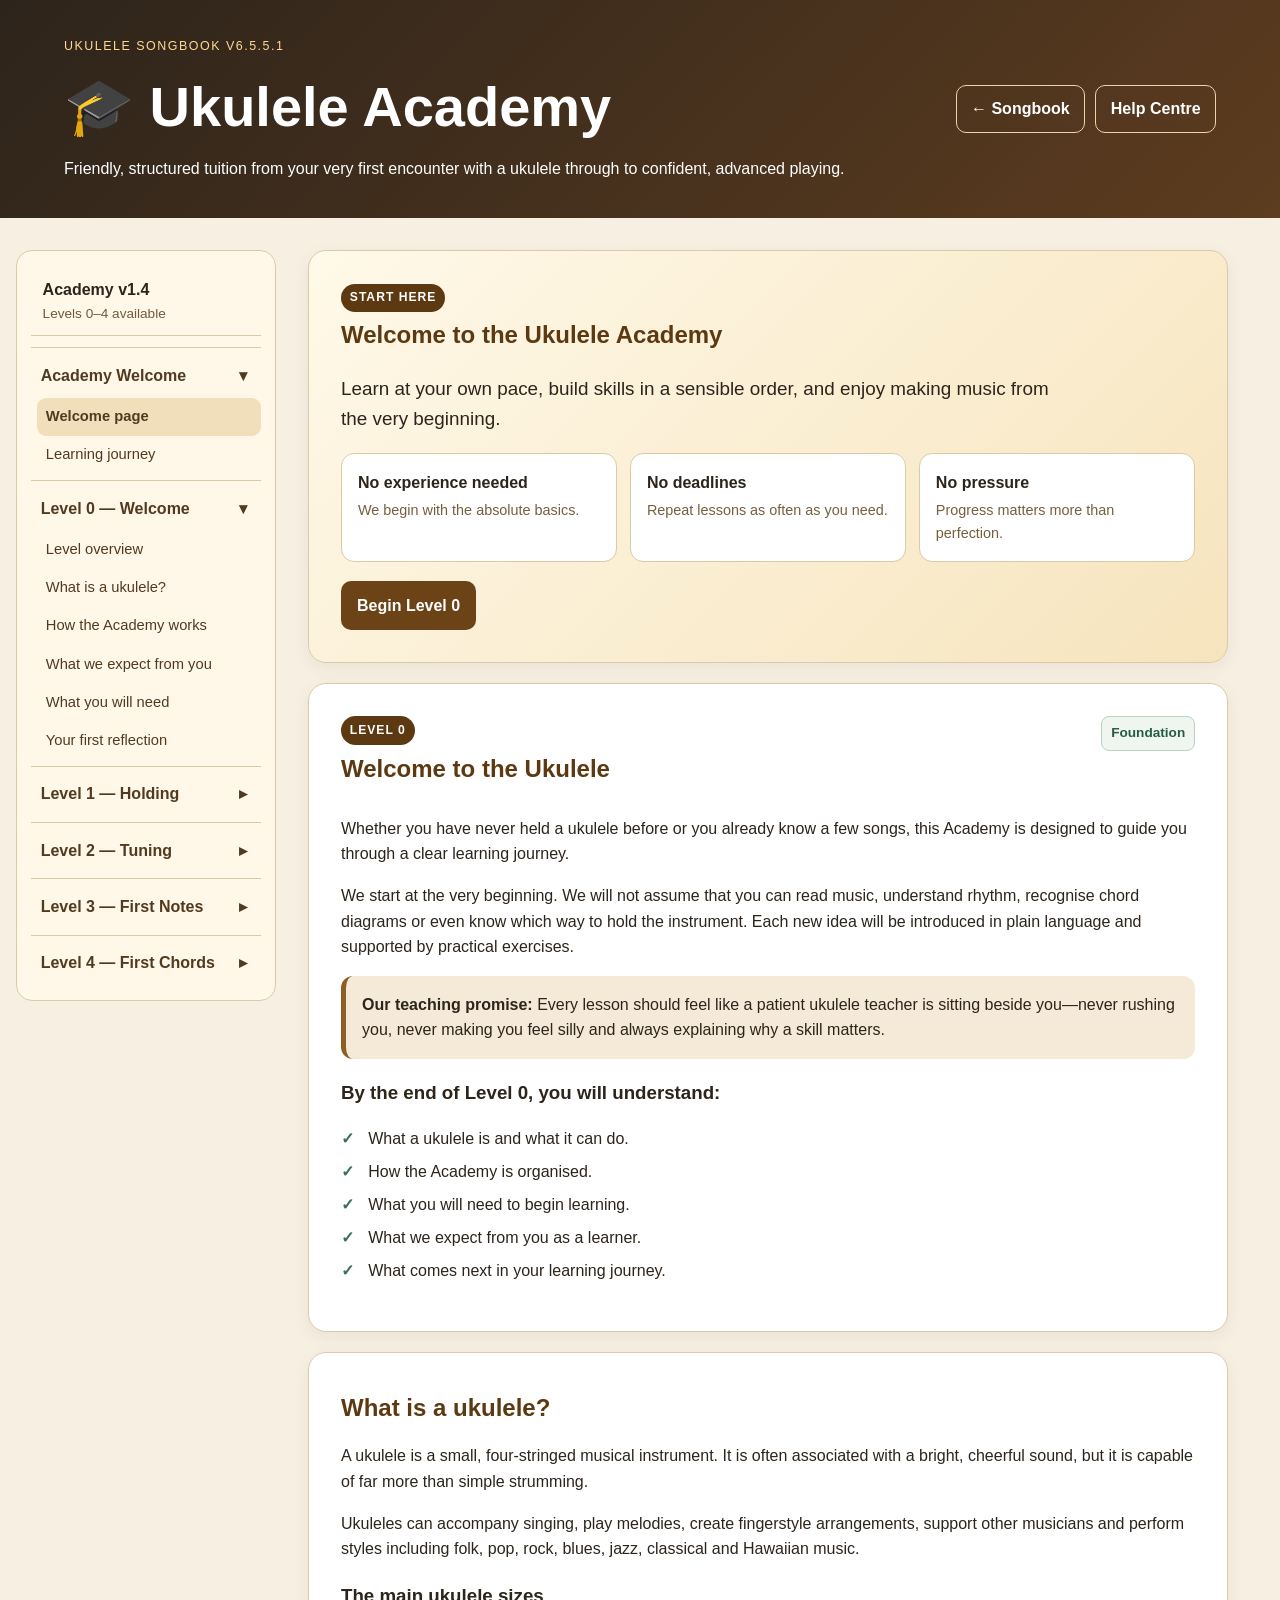
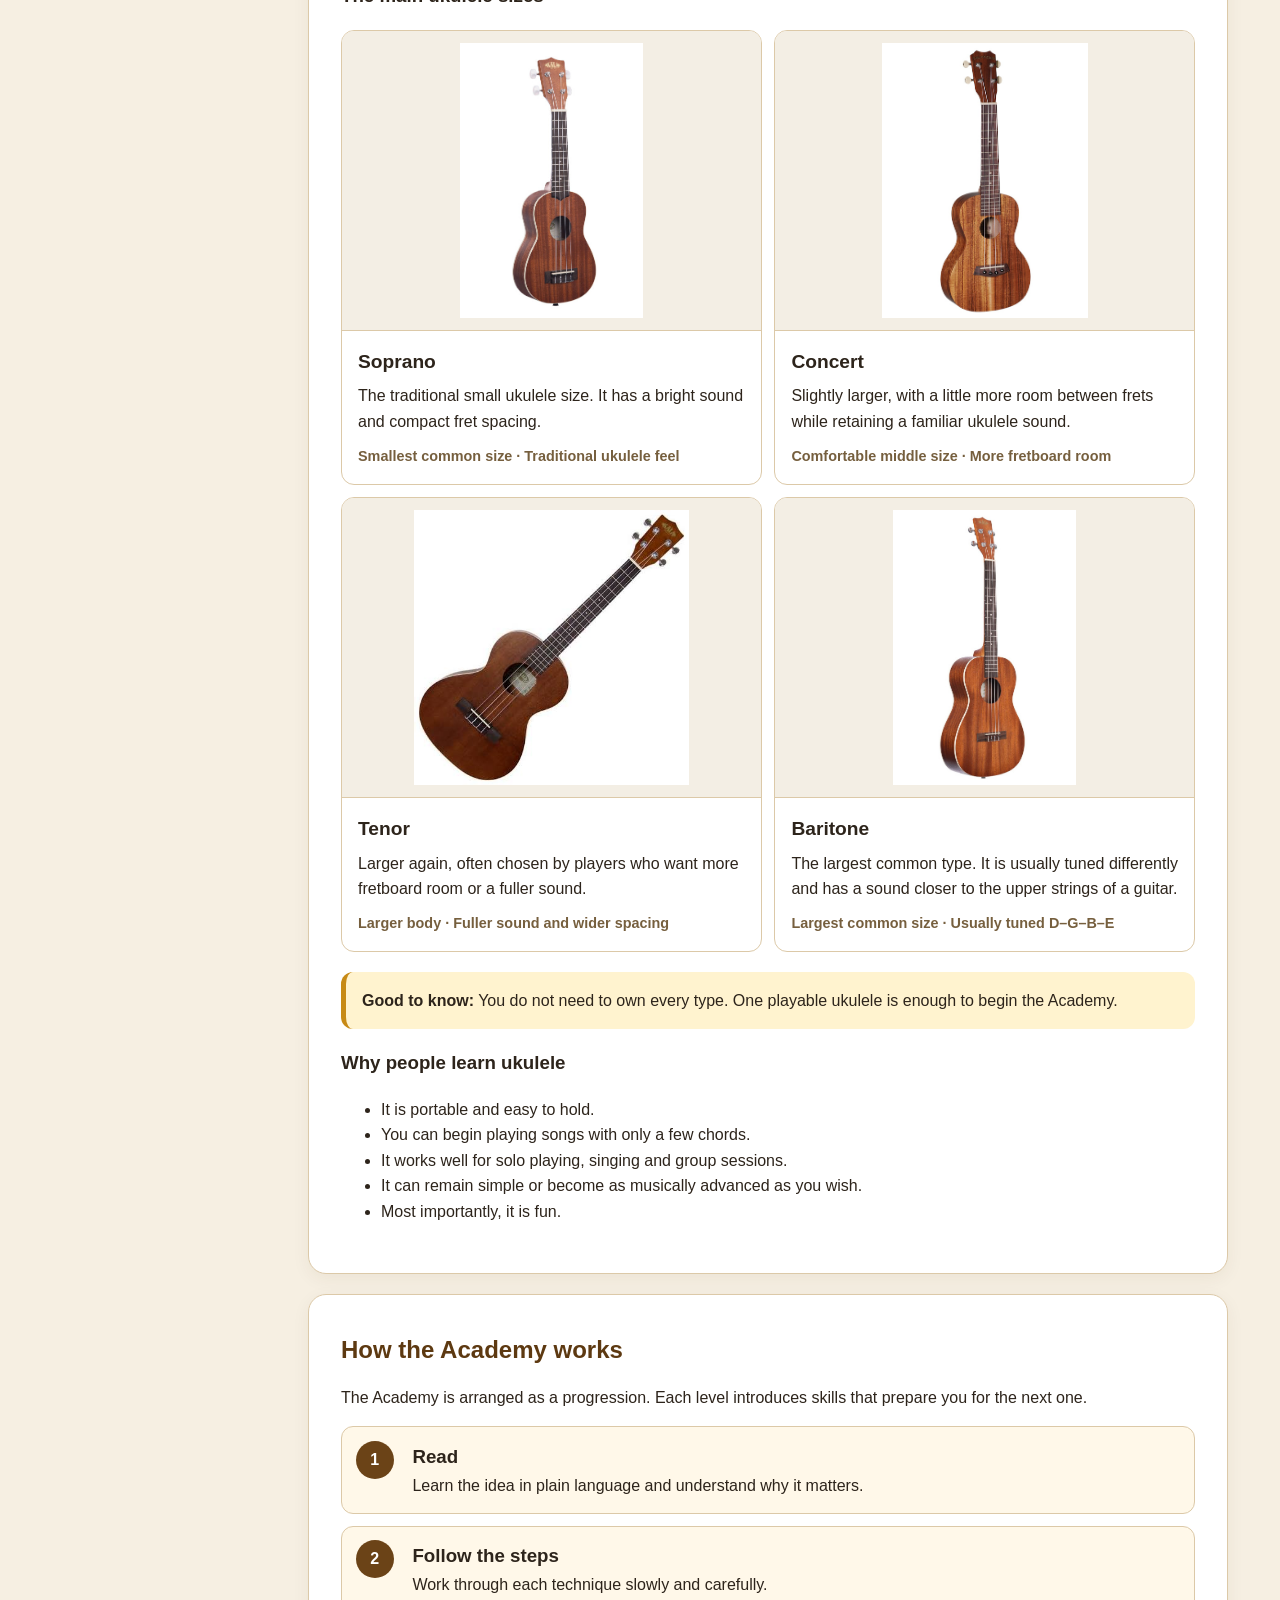
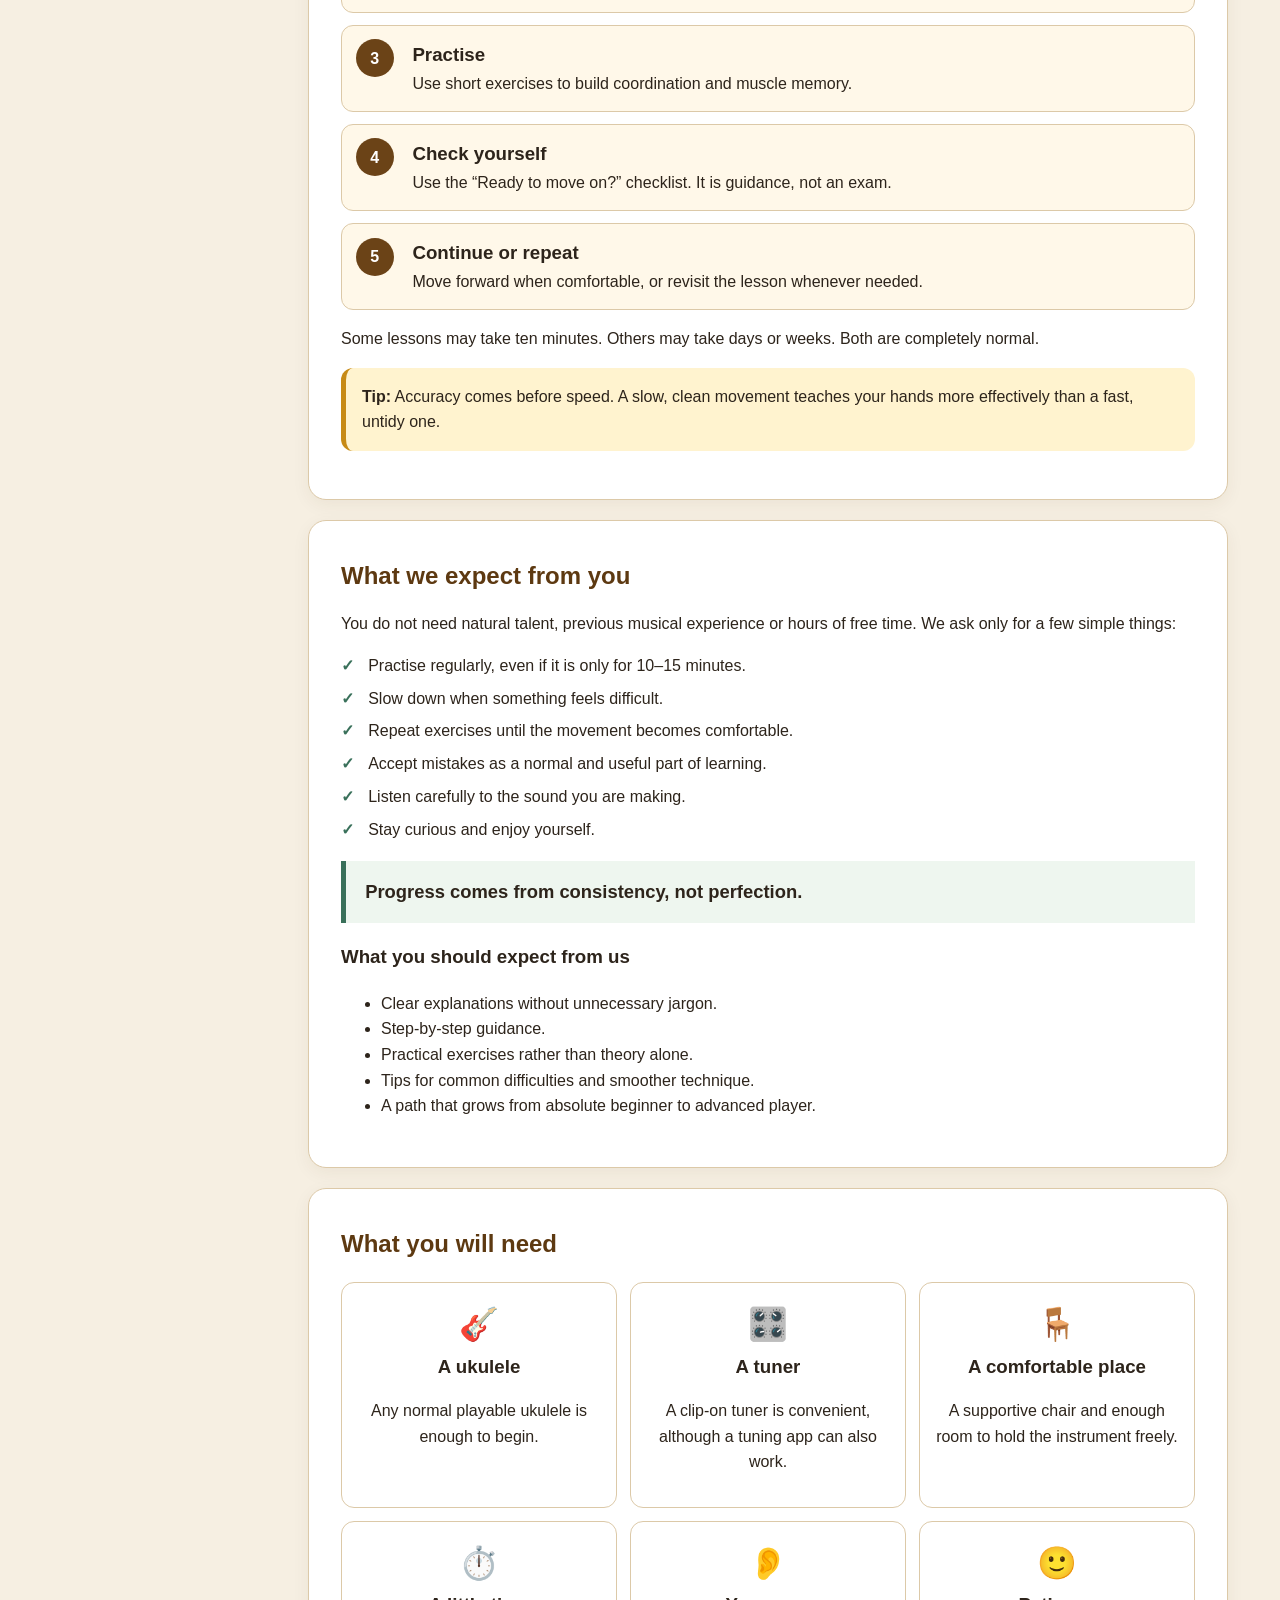
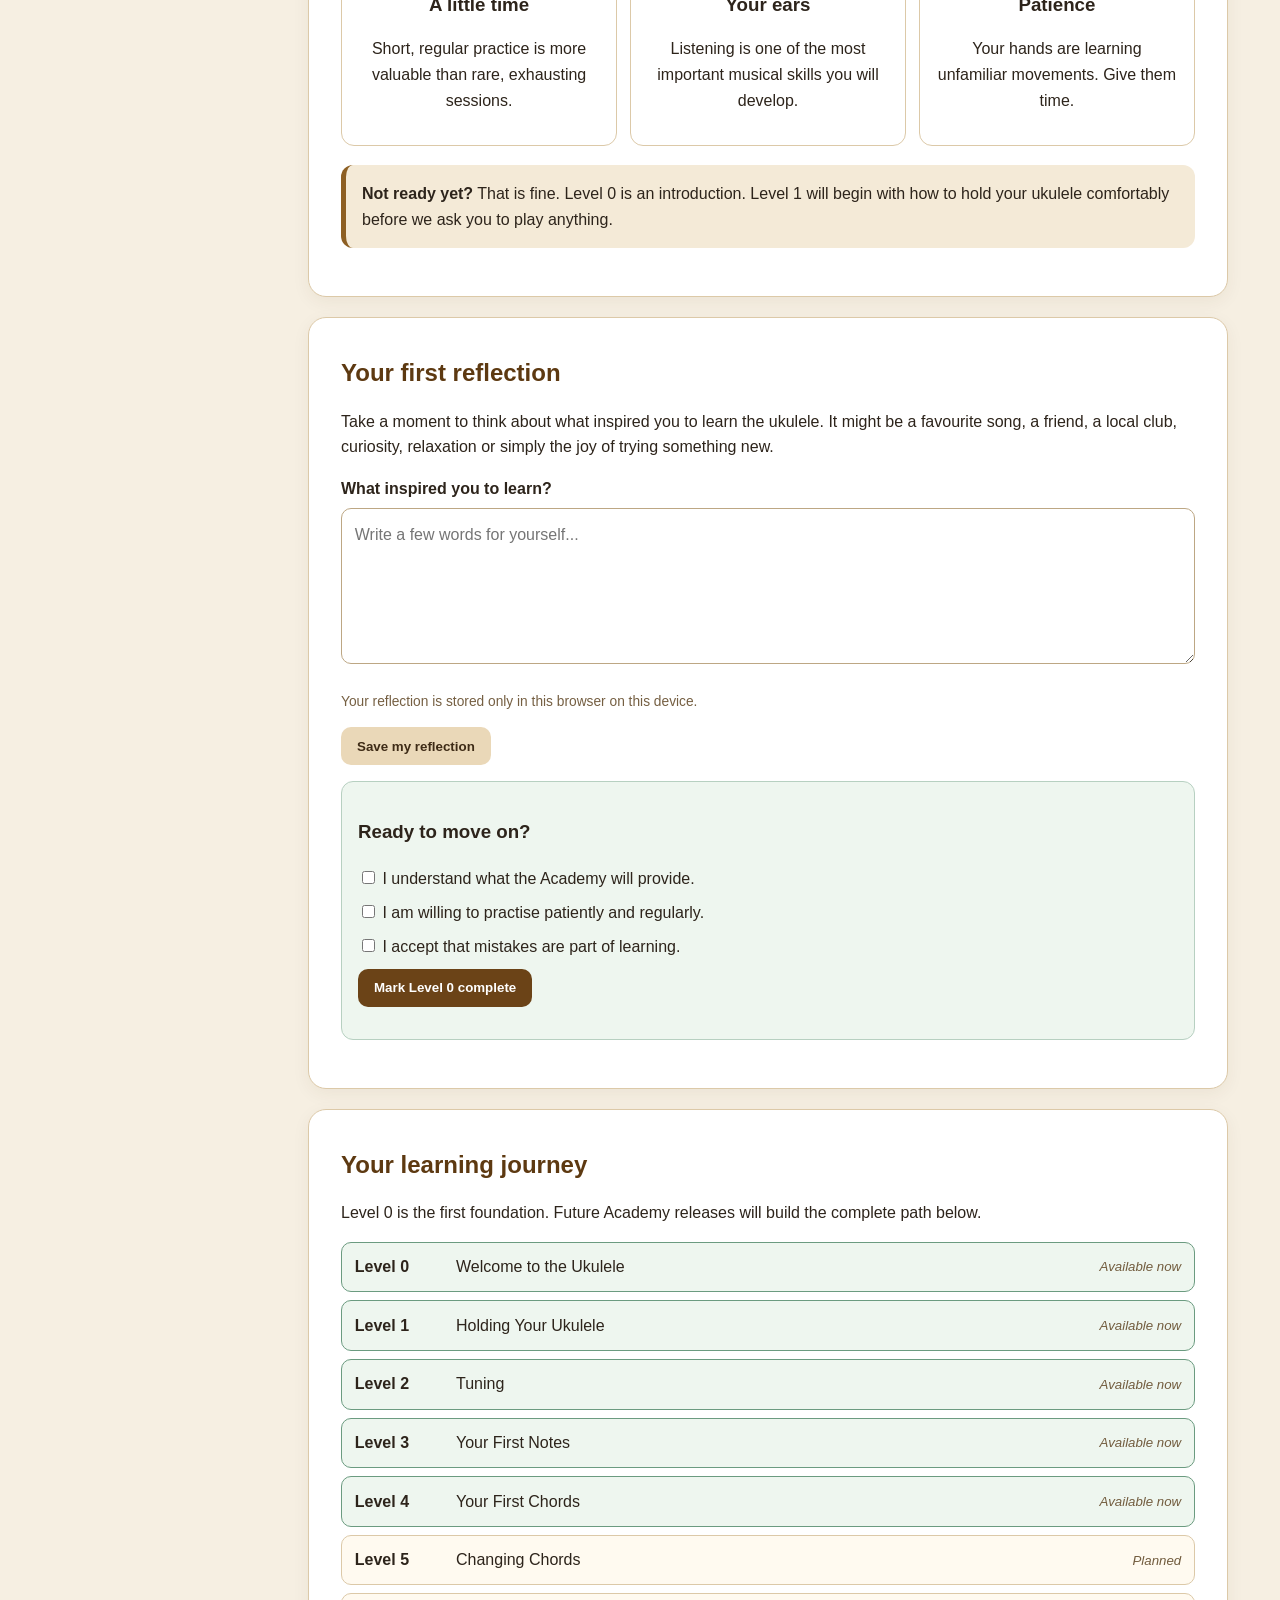
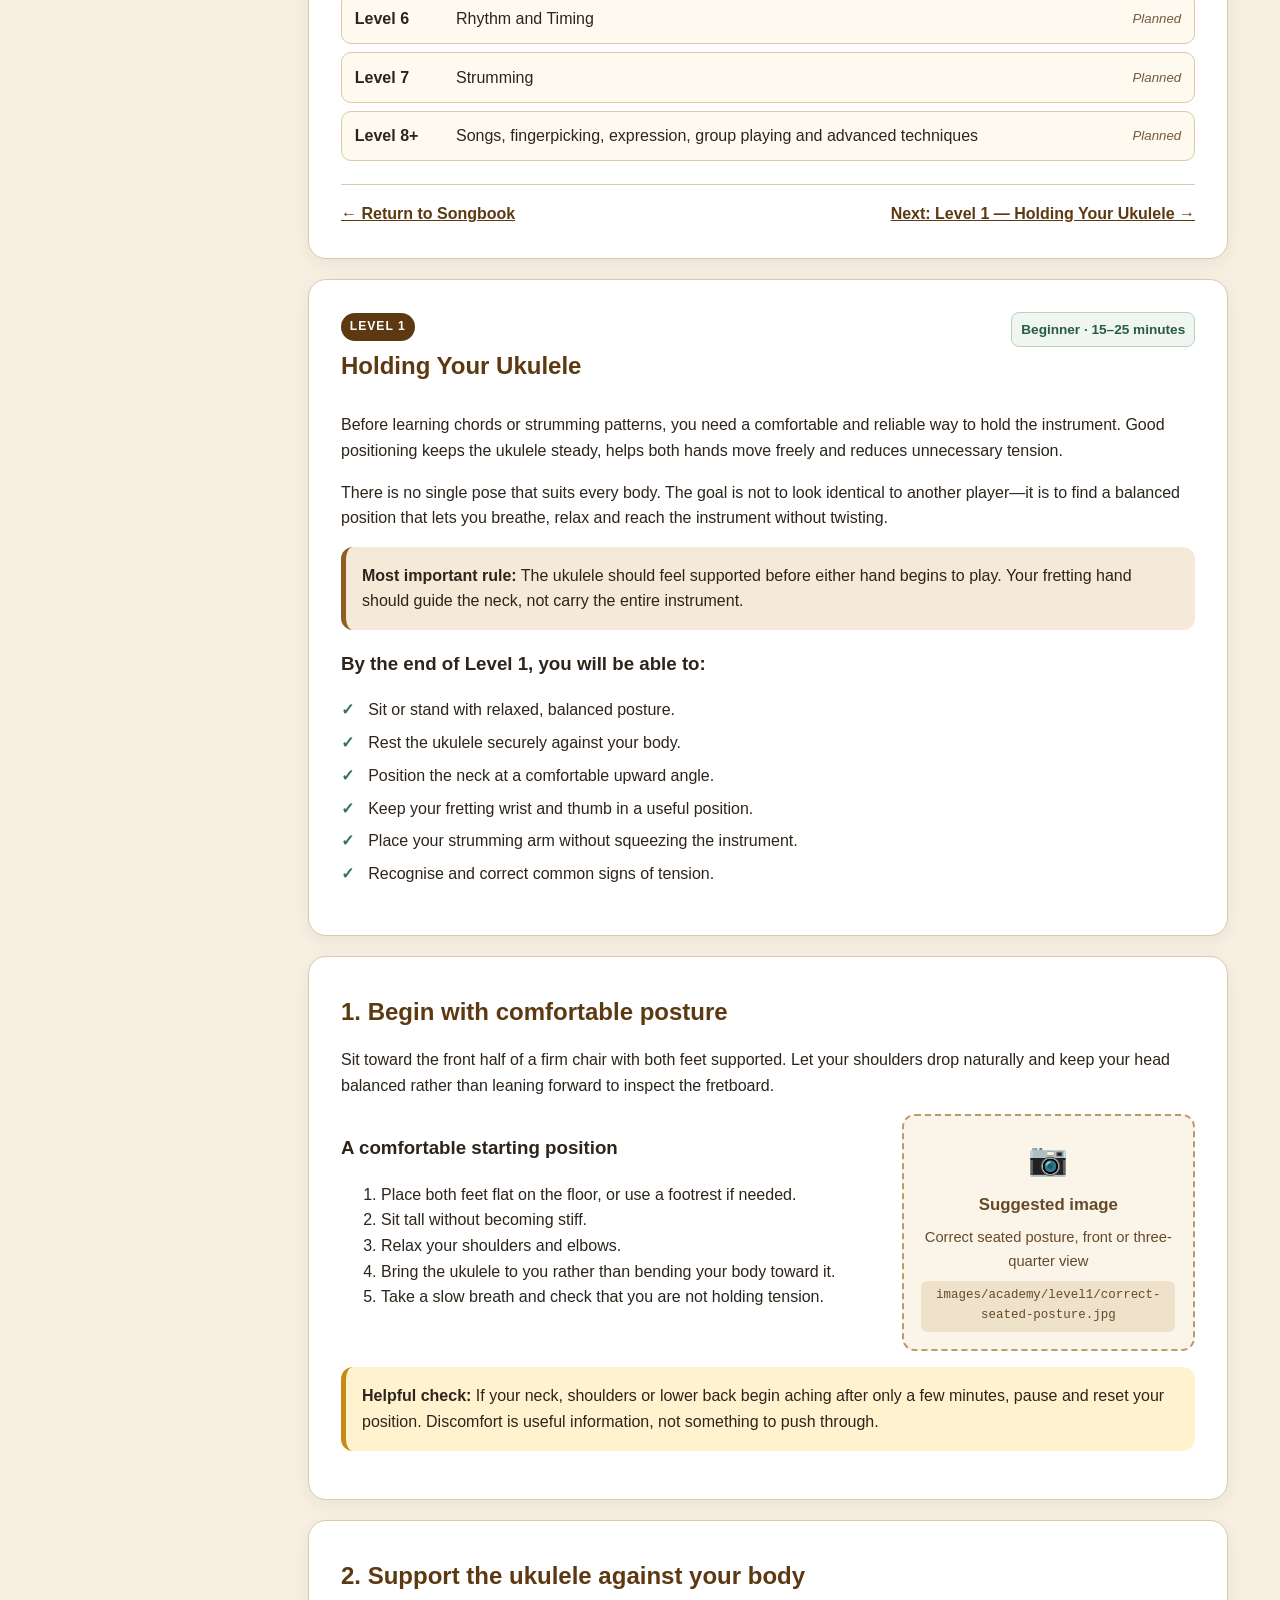
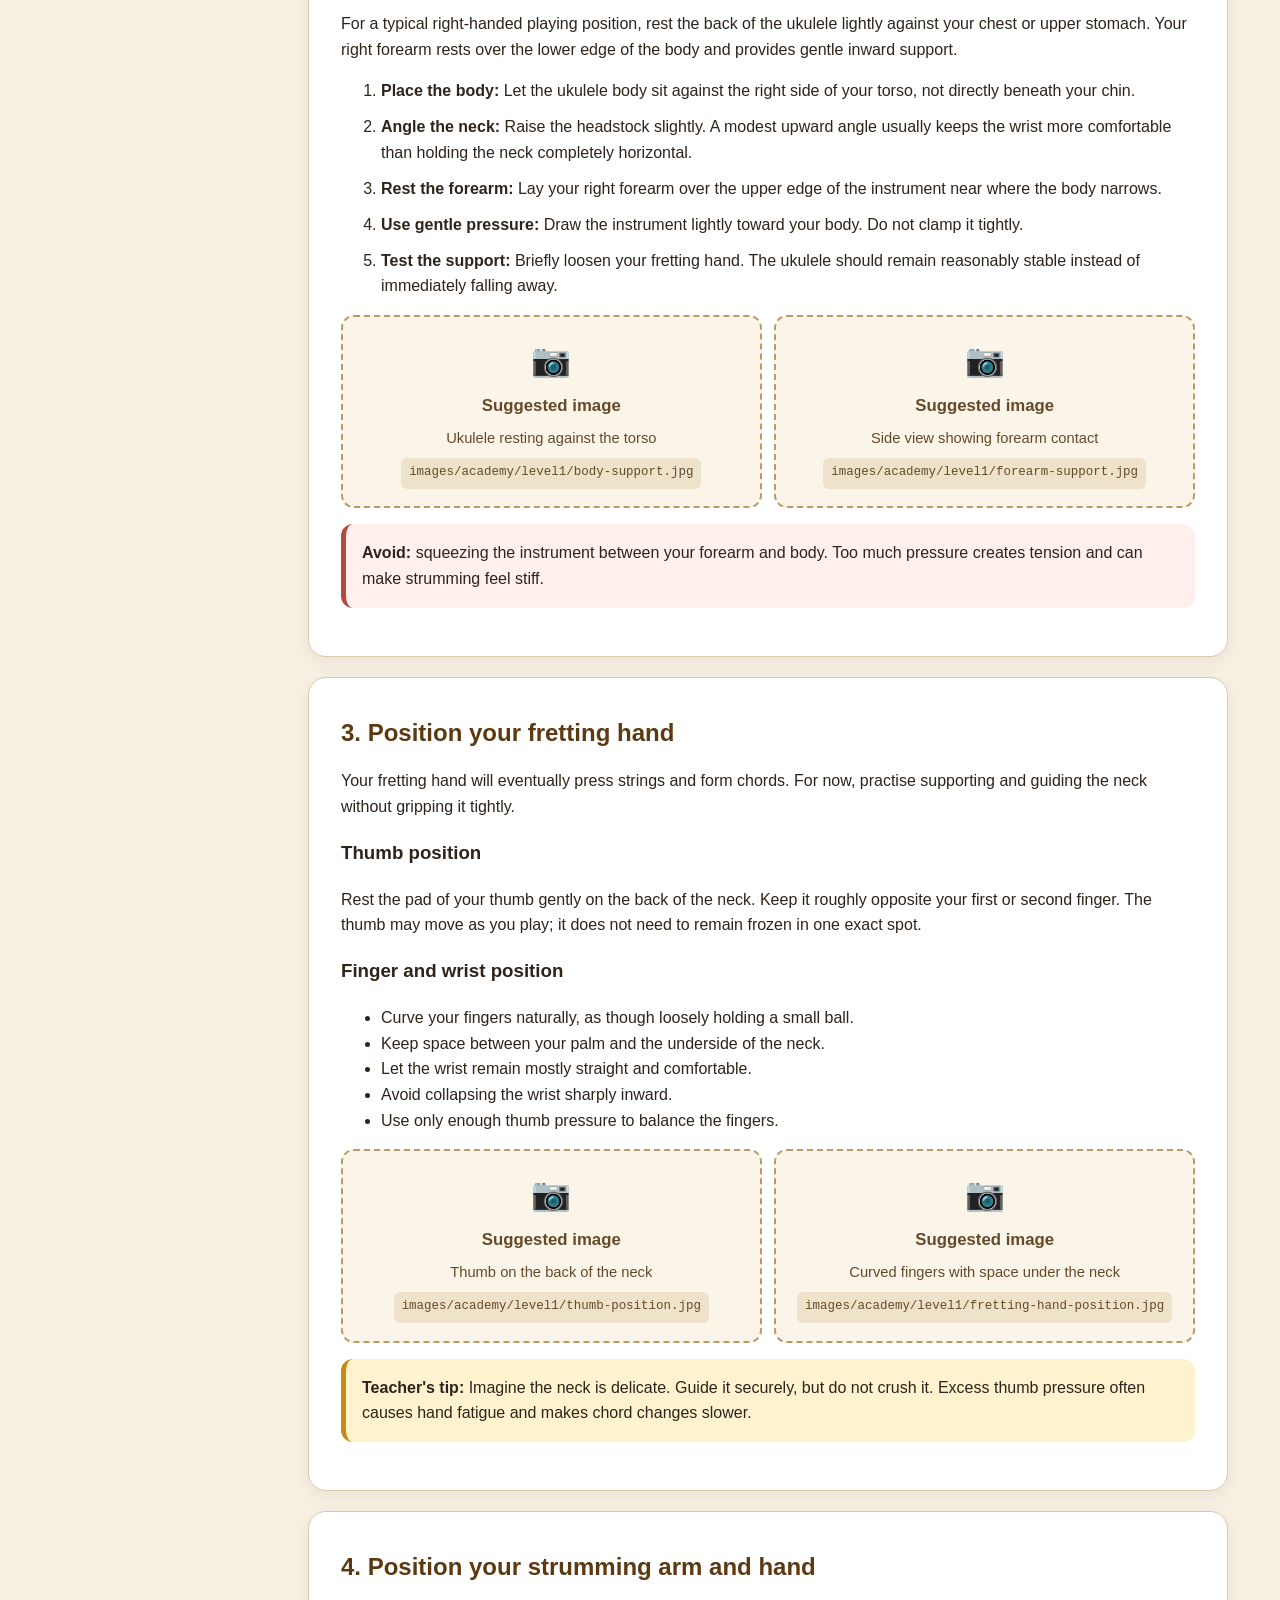
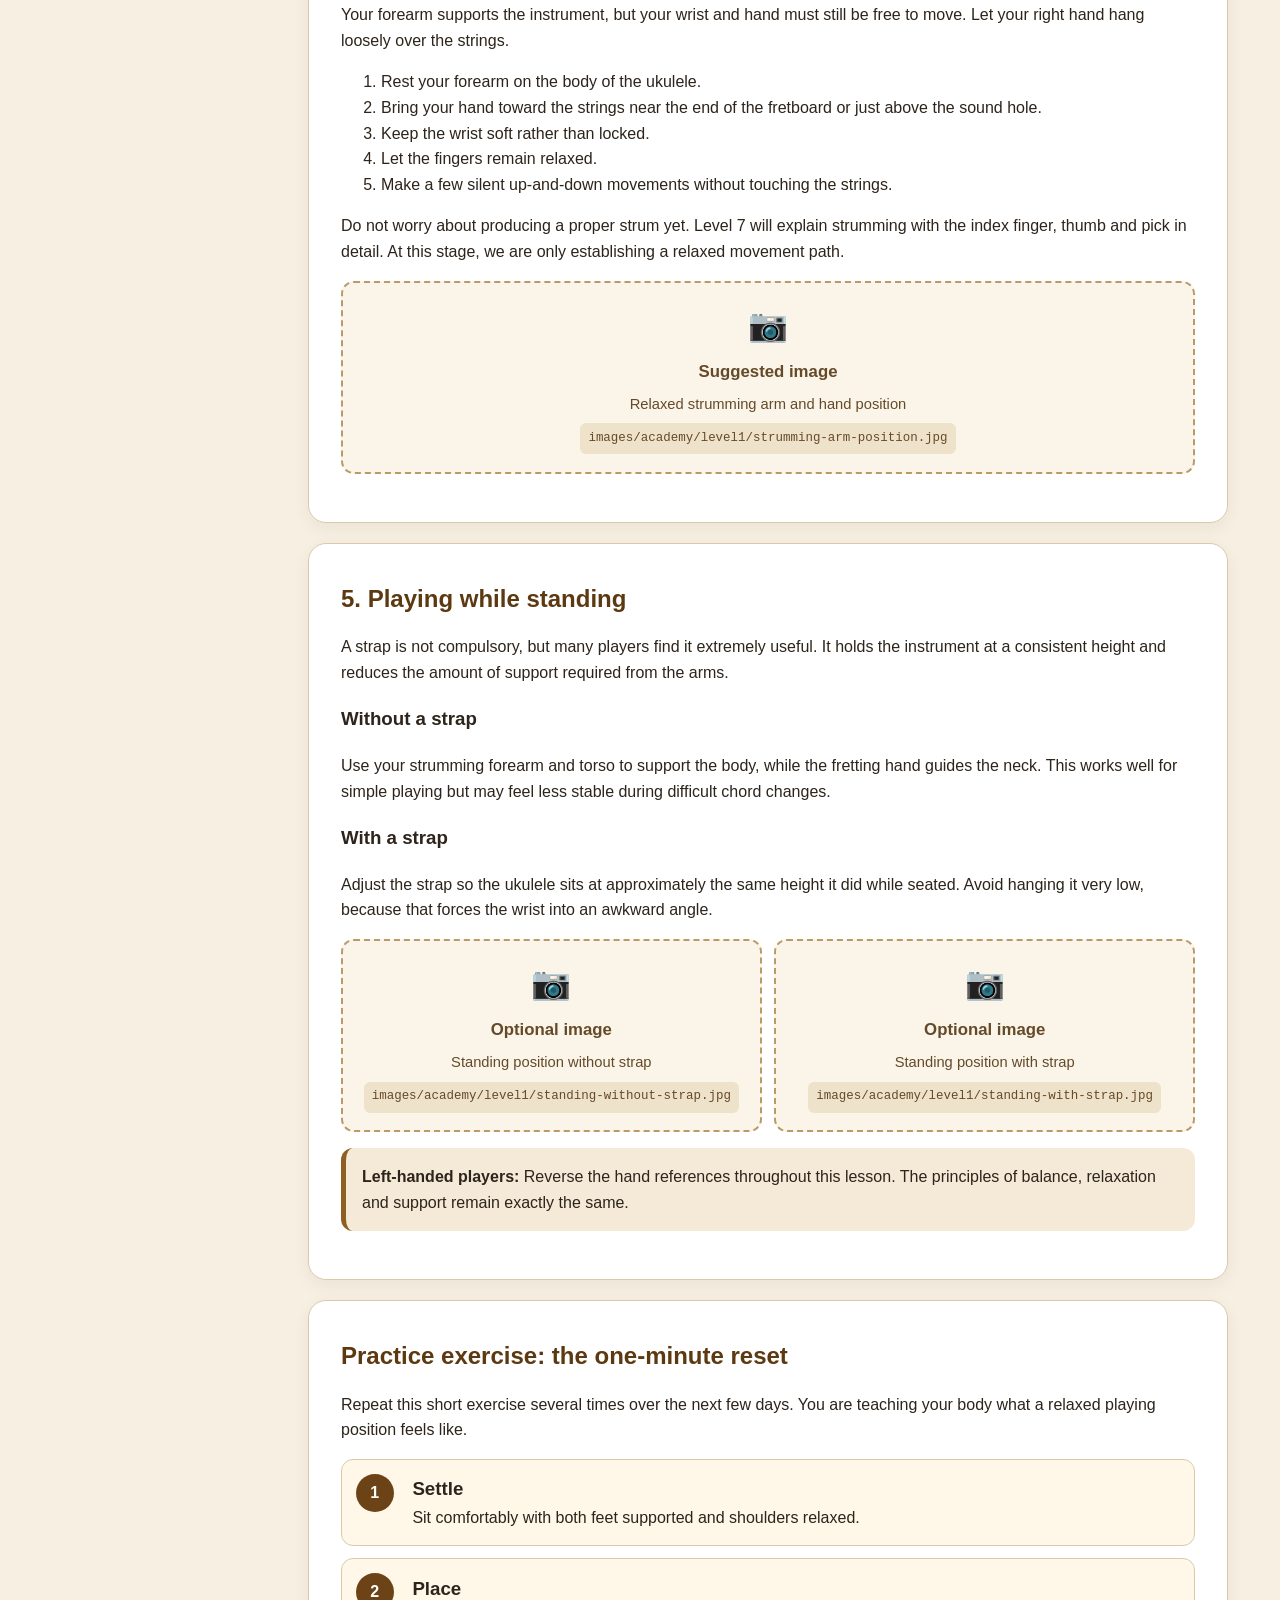
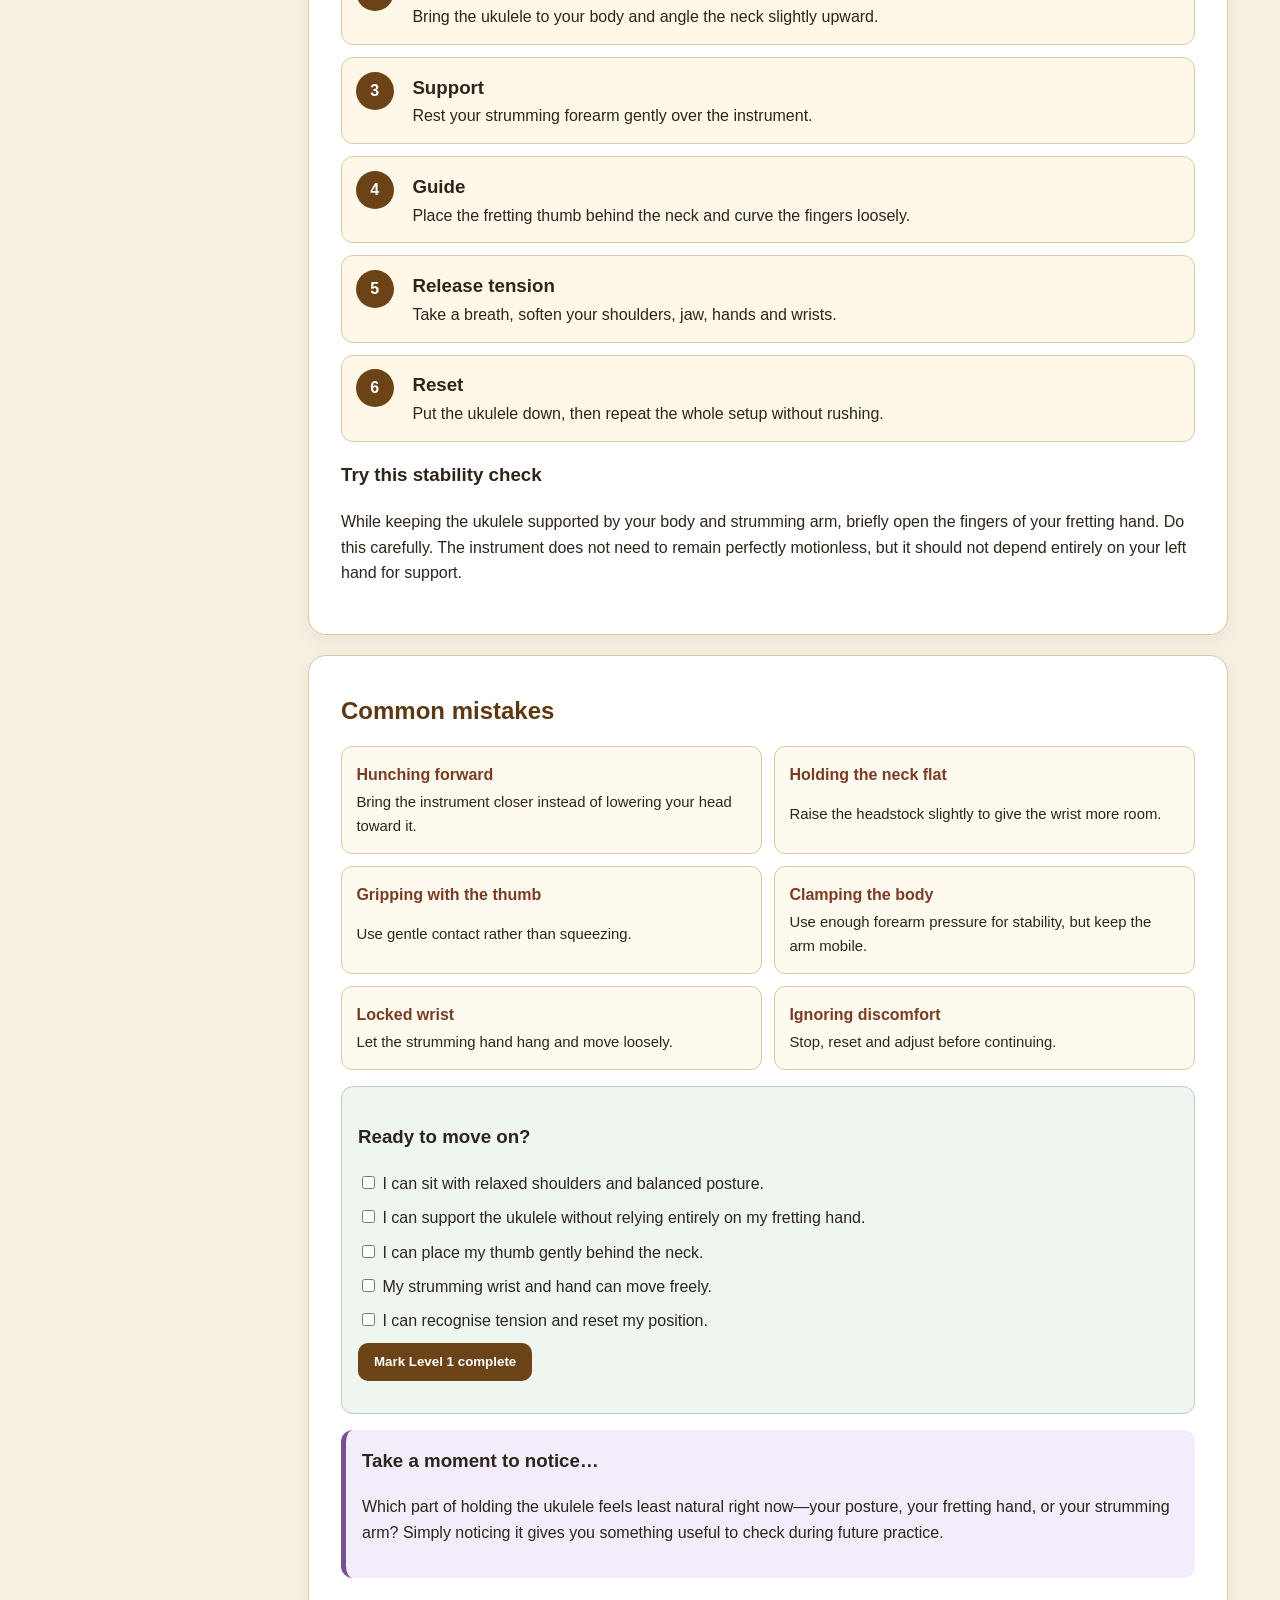
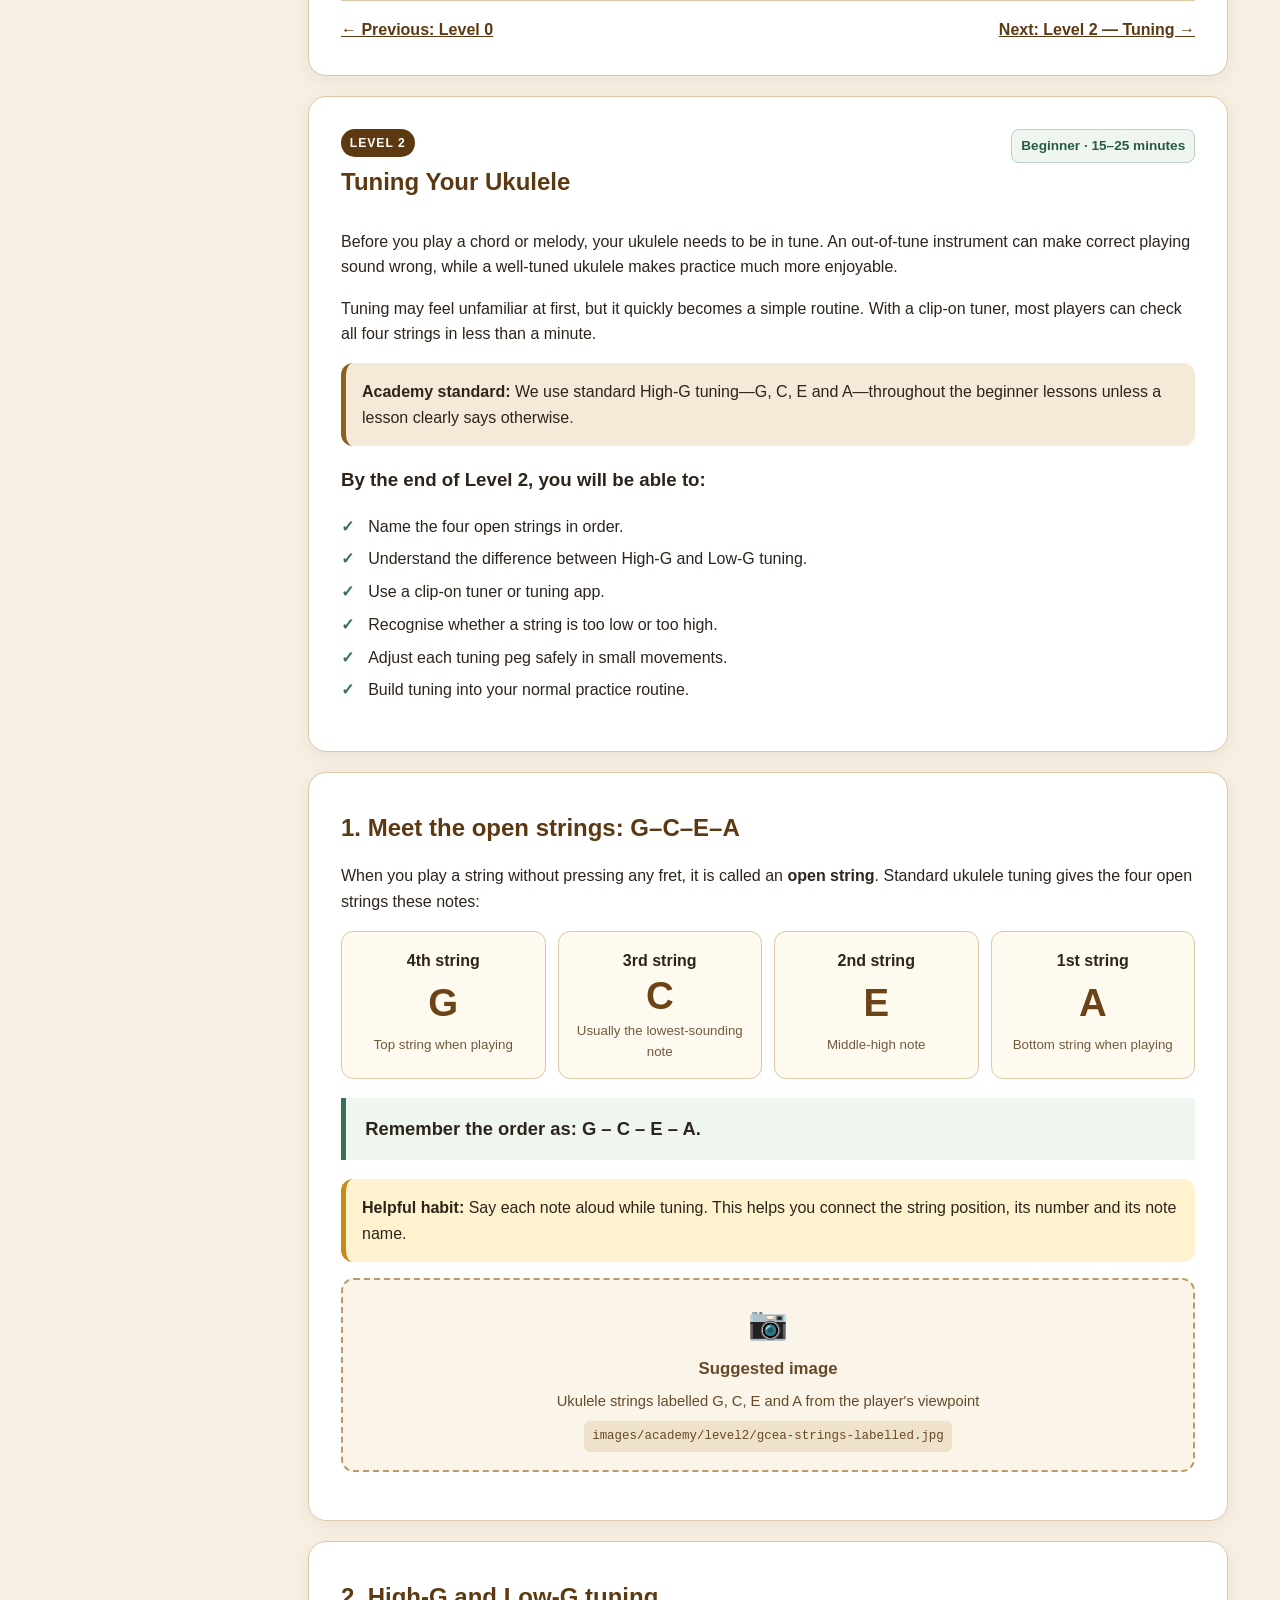
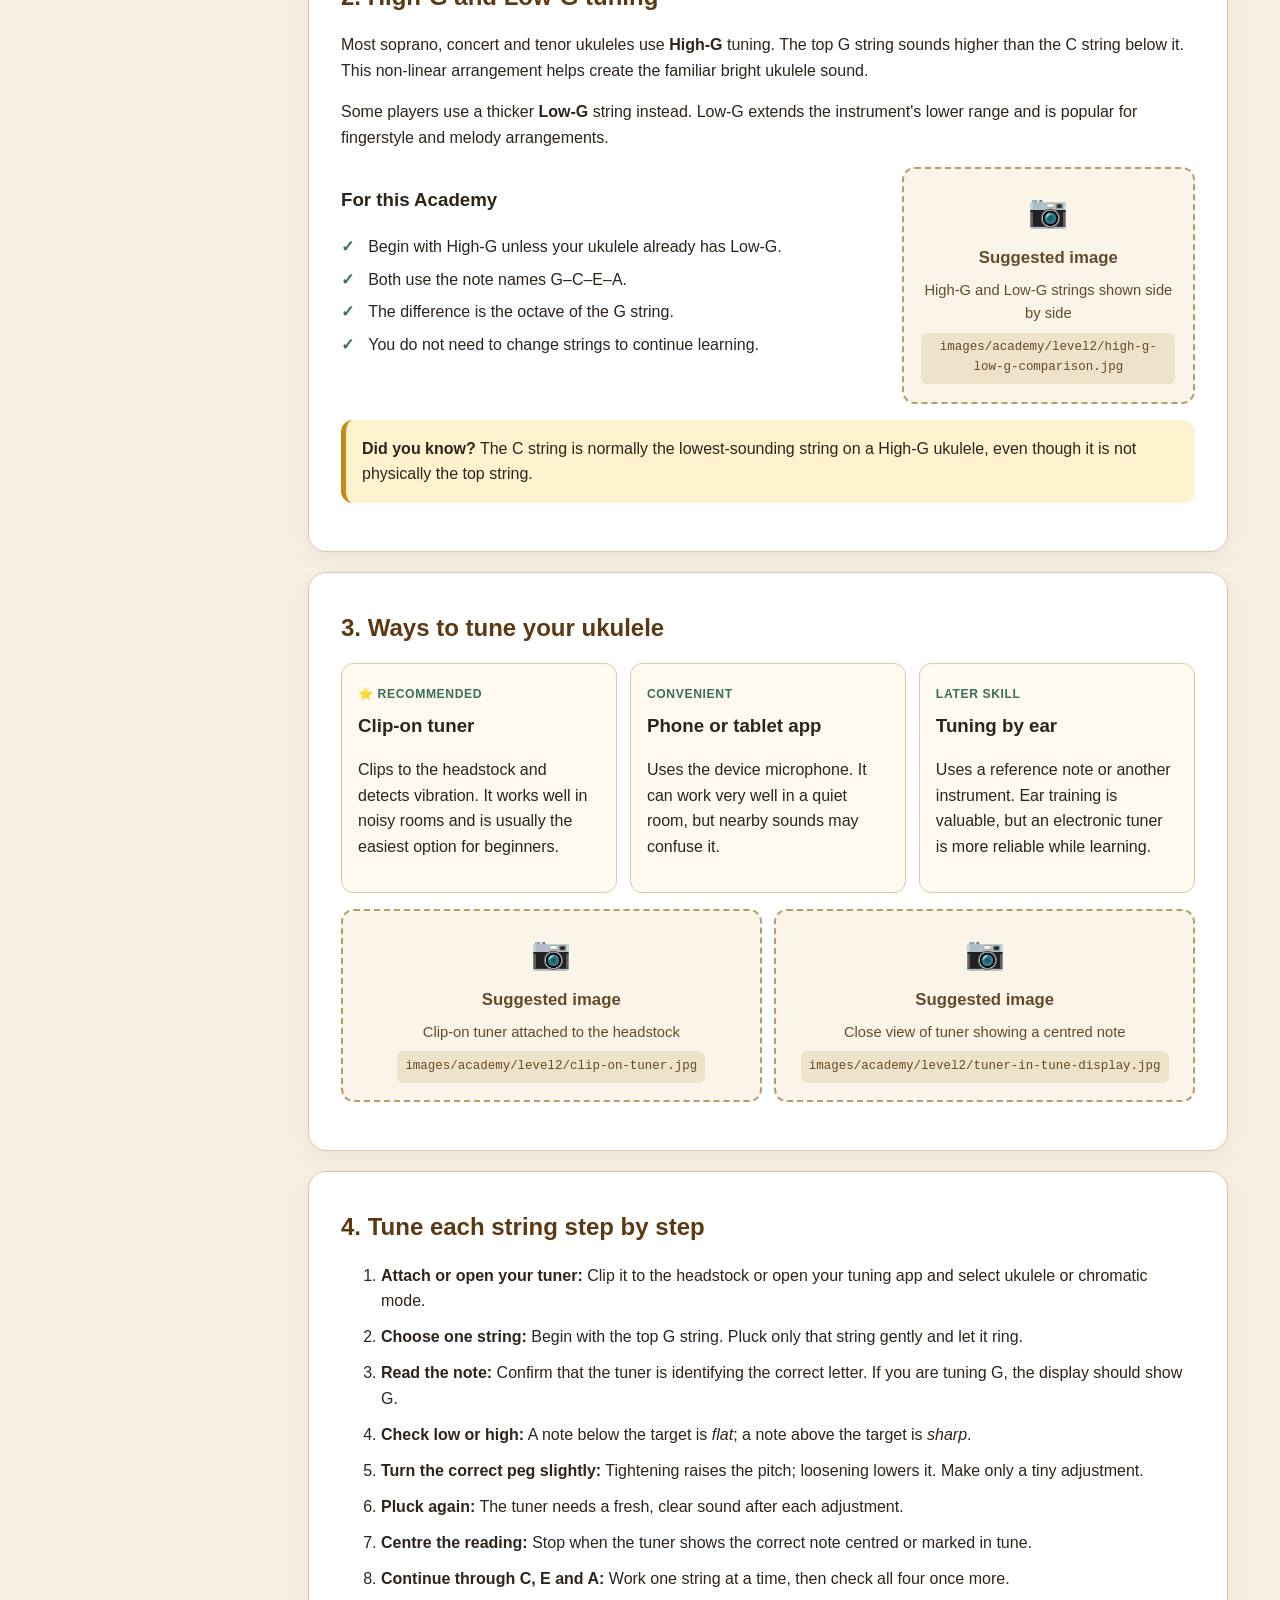
==== commit f0dc486f: "added Academy lessons" ====
--- a/academy.html
+++ b/academy.html
@@ -3,13 +3,13 @@
 <head>
   <meta charset="utf-8">
   <meta name="viewport" content="width=device-width, initial-scale=1">
-  <title>Ukulele Academy v1.3 — Ukulele Songbook v6.5.4</title>
+  <title>Ukulele Academy v1.4 — Ukulele Songbook v6.5.5.1</title>
   <link rel="stylesheet" href="css/academy.css">
 </head>
 <body>
 <header class="academy-header">
   <div>
-    <p class="eyebrow">Ukulele Songbook v6.5.4</p>
+    <p class="eyebrow">Ukulele Songbook v6.5.5.1</p>
     <h1>🎓 Ukulele Academy</h1>
     <p>Friendly, structured tuition from your very first encounter with a ukulele through to confident, advanced playing.</p>
   </div>
@@ -22,8 +22,8 @@
 <main class="academy-layout">
   <aside class="academy-nav" aria-label="Academy navigation">
     <div class="academy-card compact">
-      <strong>Academy v1.3</strong>
-      <span>Levels 0–3 available</span>
+      <strong>Academy v1.4</strong>
+      <span>Levels 0–4 available</span>
     </div>
 
     <div class="nav-group open" data-nav-group="welcome">
@@ -94,6 +94,23 @@
         <a href="#first-melody">Your first melody</a>
         <a href="#level3-practice">Practice exercise</a>
         <a href="#level3-ready">Ready to move on?</a>
+      </div>
+    </div>
+
+    <div class="nav-group" data-nav-group="level4">
+      <button class="nav-group-toggle" type="button" aria-expanded="false">
+        <span>Level 4 — First Chords</span><span class="toggle-icon" aria-hidden="true">▸</span>
+      </button>
+      <div class="nav-group-links">
+        <a href="#level-4">Level overview</a>
+        <a href="#chord-diagrams">Reading chord diagrams</a>
+        <a href="#chord-c">C chord</a>
+        <a href="#chord-am">Am chord</a>
+        <a href="#chord-f">F chord</a>
+        <a href="#chord-g7">G7 chord</a>
+        <a href="#clear-chords">Making chords ring clearly</a>
+        <a href="#level4-practice">Practice exercises</a>
+        <a href="#level4-ready">Ready to move on?</a>
       </div>
     </div>
   </aside>
@@ -266,8 +283,8 @@
         <div class="current"><strong>Level 0</strong><span>Welcome to the Ukulele</span><em>Available now</em></div>
         <div class="current"><strong>Level 1</strong><span>Holding Your Ukulele</span><em>Available now</em></div>
         <div class="current"><strong>Level 2</strong><span>Tuning</span><em>Available now</em></div>
-        <div><strong>Level 3</strong><span>Your First Notes</span><em>Planned</em></div>
-        <div><strong>Level 4</strong><span>Your First Chords</span><em>Planned</em></div>
+        <div class="current"><strong>Level 3</strong><span>Your First Notes</span><em>Available now</em></div>
+        <div class="current"><strong>Level 4</strong><span>Your First Chords</span><em>Available now</em></div>
         <div><strong>Level 5</strong><span>Changing Chords</span><em>Planned</em></div>
         <div><strong>Level 6</strong><span>Rhythm and Timing</span><em>Planned</em></div>
         <div><strong>Level 7</strong><span>Strumming</span><em>Planned</em></div>
@@ -690,14 +707,118 @@
         <p id="levelThreeCompletionStatus" class="completion-status" aria-live="polite"></p>
       </div>
       <div class="reflection-box"><h3>Take a moment to notice…</h3><p>Which helped you most: saying the numbers, watching your fingertips or listening for an even beat? Knowing how you learn best will make future lessons easier.</p></div>
-      <div class="lesson-navigation"><a href="#level-2">← Previous: Level 2</a><span>Next: Level 4 — Your First Chords</span></div>
+      <div class="lesson-navigation"><a href="#level-2">← Previous: Level 2</a><a href="#level-4">Next: Level 4 — Your First Chords →</a></div>
+    </section>
+
+
+    <section class="lesson-card" id="level-4">
+      <div class="lesson-heading">
+        <div><span class="level-badge">Level 4</span><h2>Your First Chords</h2></div>
+        <span class="lesson-time">First accompaniment</span>
+      </div>
+      <p>You have already played individual notes. Now you will play several strings together to create chords—the shapes that allow you to accompany songs.</p>
+      <h3>By the end of Level 4, you will be able to:</h3>
+      <ul class="check-list">
+        <li>Understand a basic ukulele chord diagram.</li>
+        <li>Form the C, Am, F and G7 chords.</li>
+        <li>Check each string and correct muted or buzzing notes.</li>
+        <li>Strum each chord slowly and cleanly.</li>
+        <li>Practise the four chords with a steady metronome pulse.</li>
+      </ul>
+      <div class="callout"><strong>A powerful beginning:</strong> C, Am, F and G7 appear in a huge number of beginner songs. You do not need to change between them quickly yet—that comes in Level 5.</div>
+    </section>
+
+    <section class="lesson-card" id="chord-diagrams">
+      <h2>1. Reading a chord diagram</h2>
+      <p>A chord diagram shows the ukulele as though it were standing upright in front of you. The four vertical lines represent the strings in the order <strong>G–C–E–A</strong>. The horizontal lines represent the frets.</p>
+      <div class="chord-reading-grid">
+        <article><strong>0</strong><span>Play that string open.</span></article>
+        <article><strong>1, 2, 3, 4</strong><span>Suggested fretting fingers: index, middle, ring and little finger.</span></article>
+        <article><strong>●</strong><span>Place a fingertip at that fret.</span></article>
+        <article><strong>G C E A</strong><span>The strings are always shown left to right in this order.</span></article>
+      </div>
+      <div class="tip"><strong>Use fingertips, not flat fingers.</strong> Rounded fingers help neighbouring strings ring freely.</div>
+    </section>
+
+    <section class="lesson-card" id="chord-c">
+      <div class="chord-lesson-layout">
+        <div><h2>2. The C chord</h2><p>C is often the first chord a ukulele player learns because it uses only one finger.</p>
+          <ol class="numbered-steps"><li>Leave the G, C and E strings open.</li><li>Place your <strong>ring finger</strong> on the third fret of the A string.</li><li>Keep the finger close behind the fret wire.</li><li>Strum gently across all four strings.</li></ol>
+          <div class="tip"><strong>Why the ring finger?</strong> It prepares your hand for smoother chord changes later, even though another finger may feel easier at first.</div>
+        </div>
+        <div class="chord-card" aria-label="C chord, open G C E strings and third fret A string"><h3>C</h3><div class="chord-code">0 0 0 3</div><div class="mini-chord"><span></span><span></span><span></span><span class="dot f3">3</span></div><small>G C E A</small></div>
+      </div>
+    </section>
+
+    <section class="lesson-card" id="chord-am">
+      <div class="chord-lesson-layout">
+        <div><h2>3. The Am chord</h2><p>Am means A minor. It also uses only one fretting finger.</p>
+          <ol class="numbered-steps"><li>Place your <strong>middle finger</strong> on the second fret of the G string.</li><li>Leave the C, E and A strings open.</li><li>Arch your finger so the open C string is not touched.</li><li>Strum all four strings.</li></ol>
+          <div class="callout"><strong>Useful preparation:</strong> Keep this middle finger in place when you later move from Am to F. You only need to add one finger.</div>
+        </div>
+        <div class="chord-card" aria-label="A minor chord, second fret G string"><h3>Am</h3><div class="chord-code">2 0 0 0</div><div class="mini-chord"><span class="dot f2">2</span><span></span><span></span><span></span></div><small>G C E A</small></div>
+      </div>
+    </section>
+
+    <section class="lesson-card" id="chord-f">
+      <div class="chord-lesson-layout">
+        <div><h2>4. The F chord</h2><p>F builds directly from the Am shape.</p>
+          <ol class="numbered-steps"><li>Place your <strong>middle finger</strong> on the second fret of the G string.</li><li>Place your <strong>index finger</strong> on the first fret of the E string.</li><li>Leave the C and A strings open.</li><li>Strum all four strings and listen for four clear notes.</li></ol>
+          <div class="tip"><strong>Am → F shortcut:</strong> Do not lift your middle finger. Leave it on the G string and simply add your index finger to the E string.</div>
+        </div>
+        <div class="chord-card" aria-label="F chord, second fret G and first fret E"><h3>F</h3><div class="chord-code">2 0 1 0</div><div class="mini-chord"><span class="dot f2">2</span><span></span><span class="dot f1">1</span><span></span></div><small>G C E A</small></div>
+      </div>
+    </section>
+
+    <section class="lesson-card" id="chord-g7">
+      <div class="chord-lesson-layout">
+        <div><h2>5. The G7 chord</h2><p>G7 uses three fingers and may take longer to feel natural. That is completely normal.</p>
+          <ol class="numbered-steps"><li>Leave the G string open.</li><li>Place your <strong>middle finger</strong> on the second fret of the C string.</li><li>Place your <strong>index finger</strong> on the first fret of the E string.</li><li>Place your <strong>ring finger</strong> on the second fret of the A string.</li><li>Strum slowly across all four strings.</li></ol>
+          <div class="tip"><strong>Shape tip:</strong> Place the index finger first. Then add the two second-fret fingers around it like a small triangle.</div>
+        </div>
+        <div class="chord-card" aria-label="G7 chord, open G, second fret C, first fret E and second fret A"><h3>G7</h3><div class="chord-code">0 2 1 2</div><div class="mini-chord"><span></span><span class="dot f2">2</span><span class="dot f1">1</span><span class="dot f2">3</span></div><small>G C E A</small></div>
+      </div>
+    </section>
+
+    <section class="lesson-card" id="clear-chords">
+      <h2>6. Making every chord ring clearly</h2>
+      <ol class="numbered-steps"><li>Form the chord without strumming.</li><li>Pluck the G, C, E and A strings one at a time.</li><li>Listen for a clear note from every string.</li><li>If one is muted, check whether a neighbouring finger is touching it.</li><li>If one buzzes, move the fingertip closer behind the fret wire.</li><li>When all four strings are clear, strum the complete chord.</li></ol>
+      <div class="mistake-grid">
+        <article><strong>Flat fingers</strong><span>Curve the fingers and use the tips.</span></article><article><strong>Thumb gripping too hard</strong><span>Relax the hand and use only enough pressure.</span></article><article><strong>Finger too far from the fret</strong><span>Move closer to the fret wire without sitting on top of it.</span></article><article><strong>Rushing the shape</strong><span>Build it carefully; speed will come later.</span></article>
+      </div>
+    </section>
+
+    <section class="lesson-card" id="level4-practice">
+      <h2>7. Practice your first chords</h2>
+      <p>Start with one chord at a time. Then use the combined exercise to hear the four shapes in sequence. Play one gentle down-strum on each click.</p>
+      <div class="academy-exercise-grid">
+        <article><span class="level-badge">L4-001</span><h3>C and Am</h3><p>Four clicks of C, then four clicks of Am, repeated at 60 BPM.</p><a class="primary-button" href="index.html?academyExercise=L4-001#practiceMode">🎵 Open Practice Mode</a></article>
+        <article><span class="level-badge">L4-002</span><h3>Am and F</h3><p>Leave the middle finger in place and add or remove the index finger.</p><a class="primary-button" href="index.html?academyExercise=L4-002#practiceMode">🎵 Open Practice Mode</a></article>
+        <article><span class="level-badge">L4-003</span><h3>All four chords</h3><p>Play C, Am, F and G7 slowly, four clicks per chord.</p><a class="primary-button" href="index.html?academyExercise=L4-003#practiceMode">🎵 Open Practice Mode</a></article>
+      </div>
+      <div class="callout"><strong>Do not chase speed yet.</strong> Level 4 is about accurate shapes and clear sound. Level 5 will teach efficient chord changes, including fingers that can remain planted or slide into position.</div>
+    </section>
+
+    <section class="lesson-card" id="level4-ready">
+      <h2>Ready to move on?</h2>
+      <div class="ready-box">
+        <label><input type="checkbox" id="l4Diagram"> I understand how to read a basic G–C–E–A chord diagram.</label>
+        <label><input type="checkbox" id="l4C"> I can form and clearly strum C.</label>
+        <label><input type="checkbox" id="l4Am"> I can form and clearly strum Am.</label>
+        <label><input type="checkbox" id="l4F"> I can form and clearly strum F.</label>
+        <label><input type="checkbox" id="l4G7"> I can form and clearly strum G7.</label>
+        <button class="primary-button" id="completeLevelFour" type="button">Mark Level 4 complete</button>
+        <p id="levelFourCompletionStatus" class="completion-status" aria-live="polite"></p>
+      </div>
+      <div class="reflection-box"><h3>Take a moment to notice…</h3><p>Which chord feels easiest, and which one needs more patience? Spend a little extra time checking each string of the difficult chord rather than repeatedly forcing the whole shape.</p></div>
+      <div class="lesson-navigation"><a href="#level-3">← Previous: Level 3</a><span>Next: Level 5 — Changing Chords</span></div>
     </section>
 
   </section>
 </main>
 
 <footer class="academy-footer">
-  <div><strong>Ukulele Academy v1.3</strong><br>Part of Ukulele Songbook v6.5.4 · July 2026</div>
+  <div><strong>Ukulele Academy v1.4</strong><br>Part of Ukulele Songbook v6.5.5.1 · July 2026</div>
   <a href="index.html">Return to Ukulele Songbook</a>
 </footer>
 <script src="js/academy.js"></script>
--- a/css/academy.css
+++ b/css/academy.css
@@ -25,3 +25,7 @@
 
 /* Level 3 TAB and Academy-to-Practice integration */
 .fret-strip{display:grid;grid-template-columns:1.2fr repeat(5,1fr);margin:1rem 0;border:2px solid #6b4317;border-radius:10px;overflow:hidden;background:#fffaf0}.fret-strip span{display:grid;place-items:center;min-height:62px;border-left:2px solid #8b7355;font-weight:900;font-size:1.15rem}.fret-strip span:first-child{border-left:0;background:#6b4317;color:#fff}.academy-tab{overflow-x:auto;padding:1rem 1.2rem;border:1px solid var(--border);border-radius:12px;background:#2c2925;color:#fff7df;font:700 1rem/1.65 Consolas,Monaco,monospace}.academy-tab.large{font-size:clamp(1rem,2.2vw,1.35rem);text-align:center}.academy-practice-card{display:flex;align-items:center;justify-content:space-between;gap:1.2rem;margin:1.2rem 0;padding:1.15rem;border:1px solid #b7d0c1;border-radius:14px;background:#eef6ef}.academy-practice-card h3{margin:.45rem 0 .2rem}.academy-practice-card p{margin:.2rem 0}.academy-practice-card .primary-button{white-space:nowrap}@media(max-width:700px){.academy-practice-card{align-items:flex-start;flex-direction:column}.academy-practice-card .primary-button{white-space:normal}}
+
+
+/* Level 4 chord lessons */
+.chord-reading-grid,.academy-exercise-grid{display:grid;grid-template-columns:repeat(2,minmax(0,1fr));gap:.8rem;margin:1rem 0}.chord-reading-grid article,.academy-exercise-grid article{padding:1rem;border:1px solid var(--border);border-radius:12px;background:#fffaf0}.chord-reading-grid strong{display:block;font-size:1.3rem;color:#6b4317}.chord-reading-grid span{font-size:.92rem}.chord-lesson-layout{display:grid;grid-template-columns:minmax(0,1fr) 220px;gap:1.4rem;align-items:center}.chord-card{text-align:center;padding:1rem;border:1px solid var(--border);border-radius:15px;background:#fffaf0}.chord-card h3{font-size:2rem;margin:.1rem}.chord-code{font:800 1rem/1.4 Consolas,monospace;letter-spacing:.45rem;margin:.25rem 0 .7rem;padding-left:.45rem}.mini-chord{position:relative;display:grid;grid-template-columns:repeat(4,1fr);height:180px;margin:.5rem auto;width:150px;border-top:7px solid #3c2a18;background:repeating-linear-gradient(to bottom,transparent 0,transparent 41px,#7f674d 42px,#7f674d 44px)}.mini-chord:before{content:'';position:absolute;inset:0;background:repeating-linear-gradient(to right,#4e3b27 0,#4e3b27 2px,transparent 2px,transparent calc(33.333%));pointer-events:none}.mini-chord span{position:relative}.mini-chord .dot:after{content:attr(class);display:none}.mini-chord .dot{position:relative;z-index:1;justify-self:center;width:28px;height:28px;border-radius:50%;background:#6b4317;color:#fff;display:grid;place-items:center;font-weight:900;transform:translateY(8px)}.mini-chord .f1{margin-top:5px}.mini-chord .f2{margin-top:49px}.mini-chord .f3{margin-top:93px}.academy-exercise-grid article{display:flex;flex-direction:column;align-items:flex-start}.academy-exercise-grid .primary-button{margin-top:auto}.academy-exercise-grid h3{margin:.55rem 0 .15rem}@media(max-width:760px){.chord-lesson-layout{grid-template-columns:1fr}.chord-card{max-width:320px;width:100%;margin:auto}.chord-reading-grid,.academy-exercise-grid{grid-template-columns:1fr}}
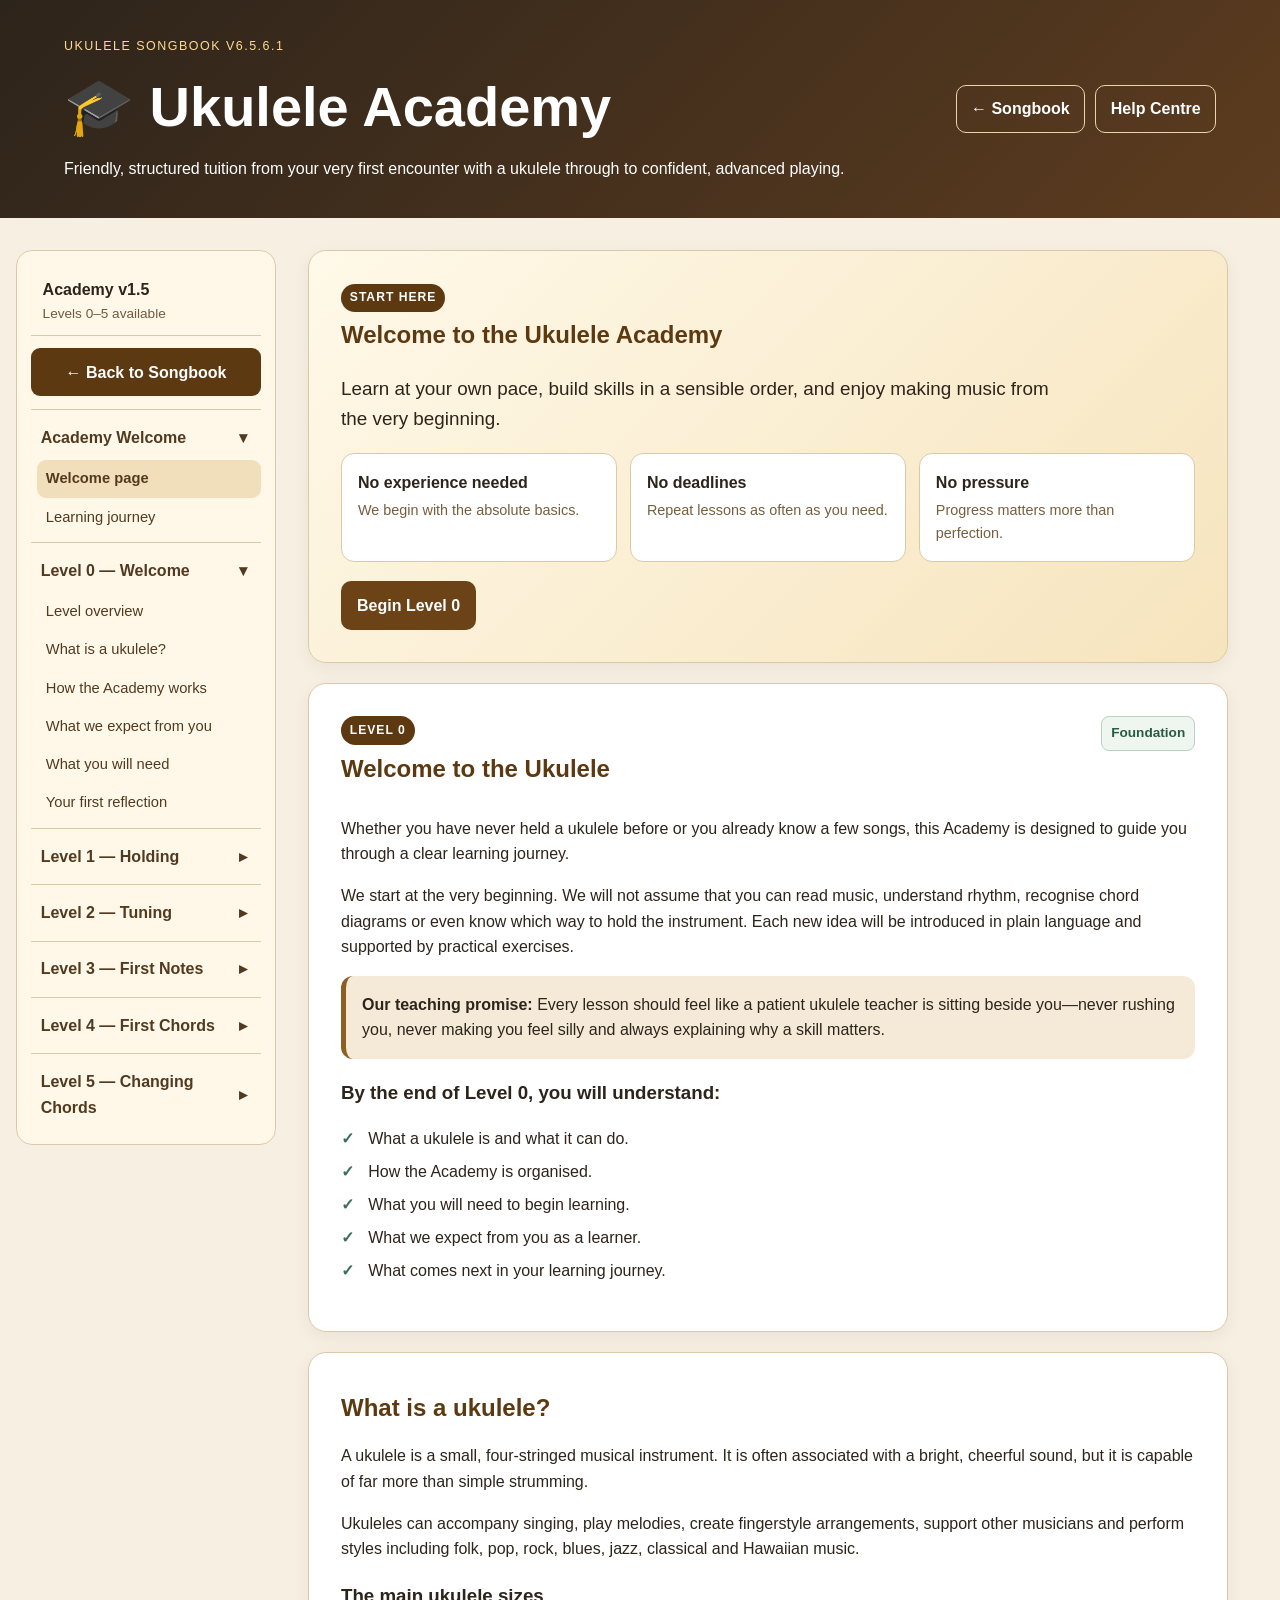
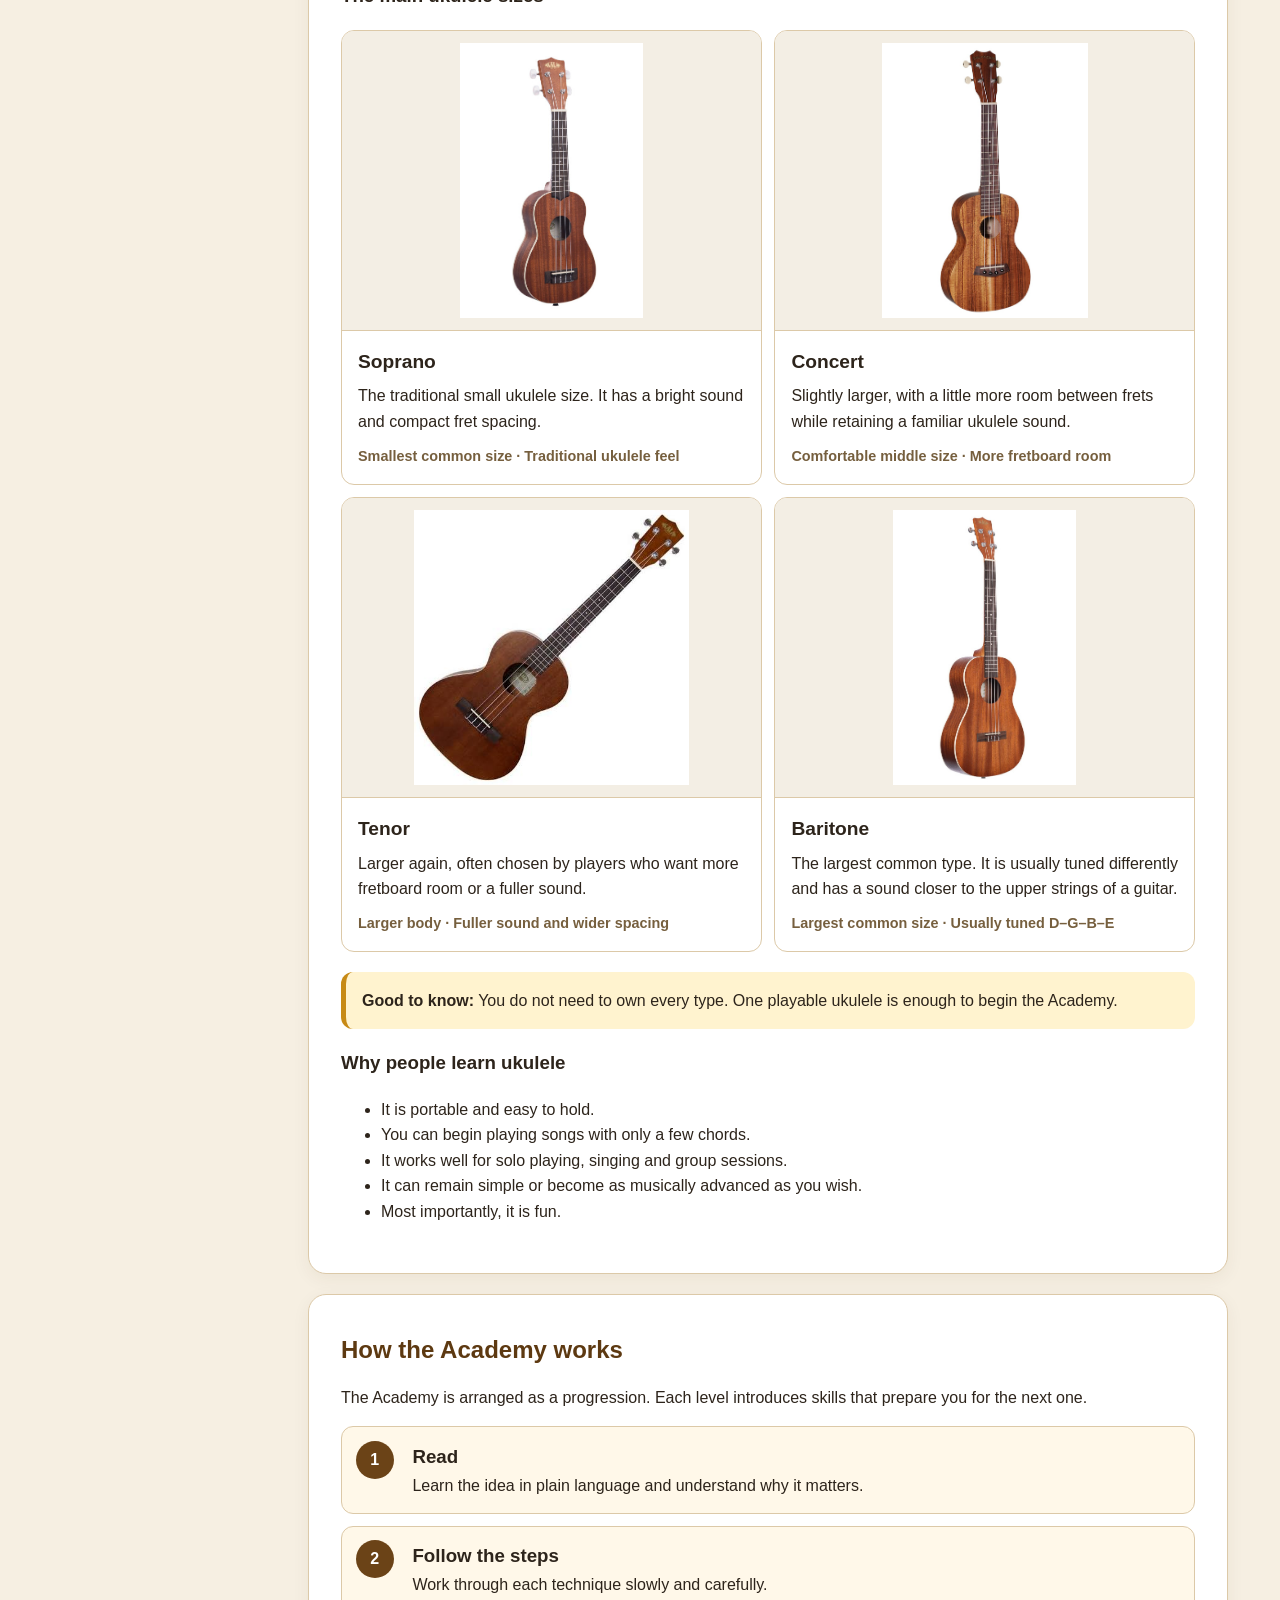
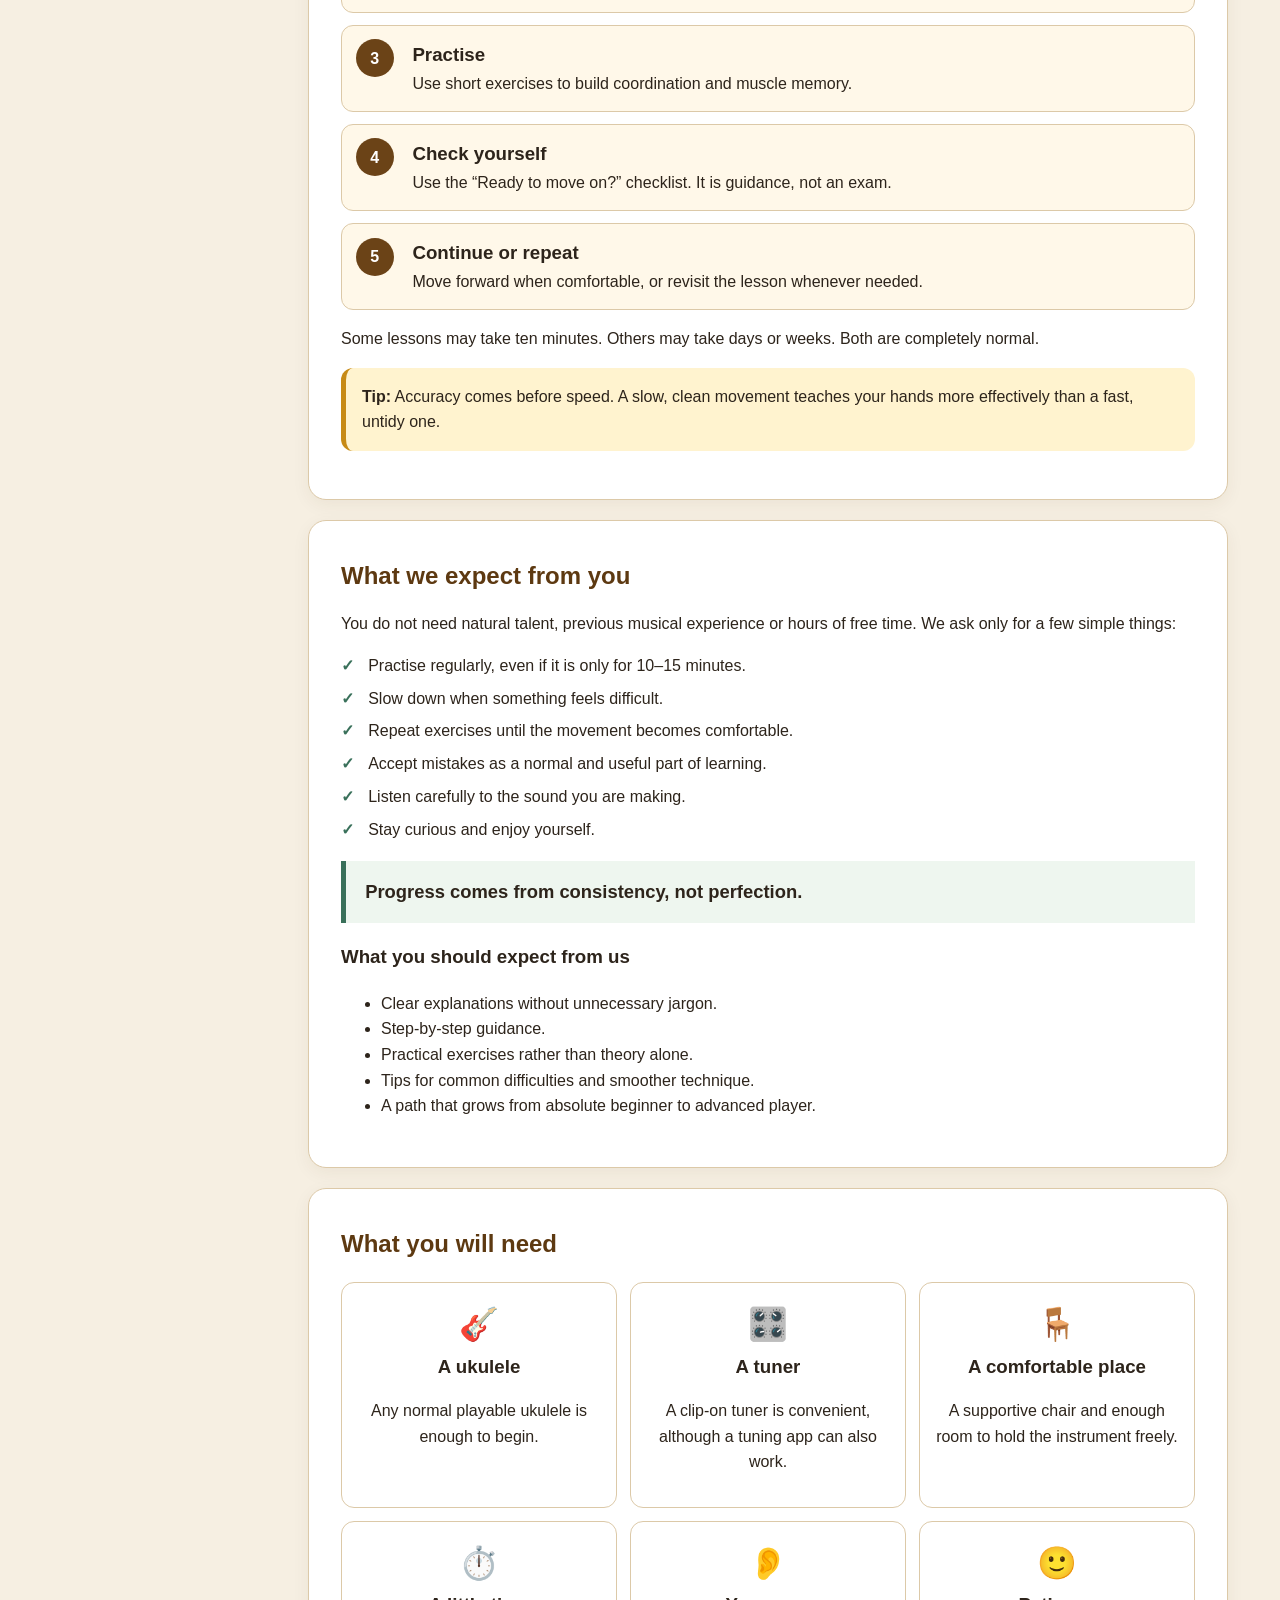
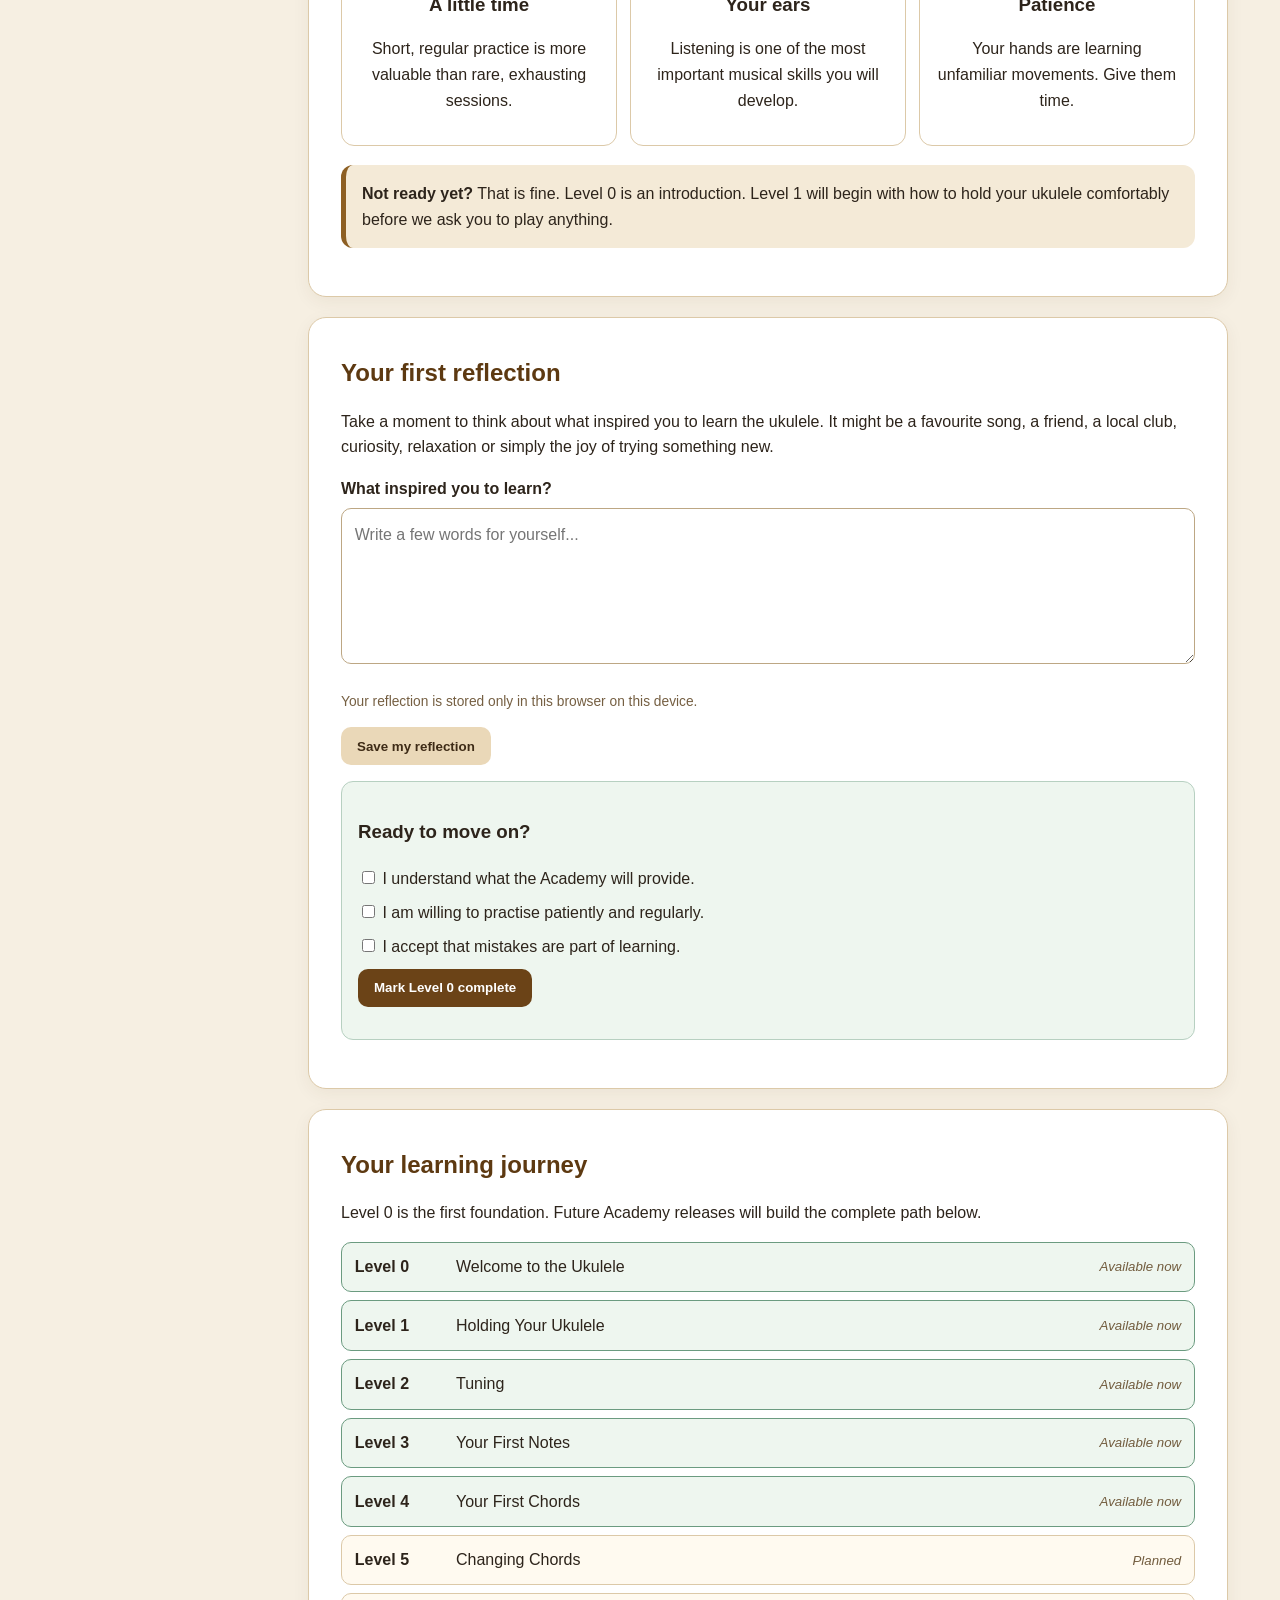
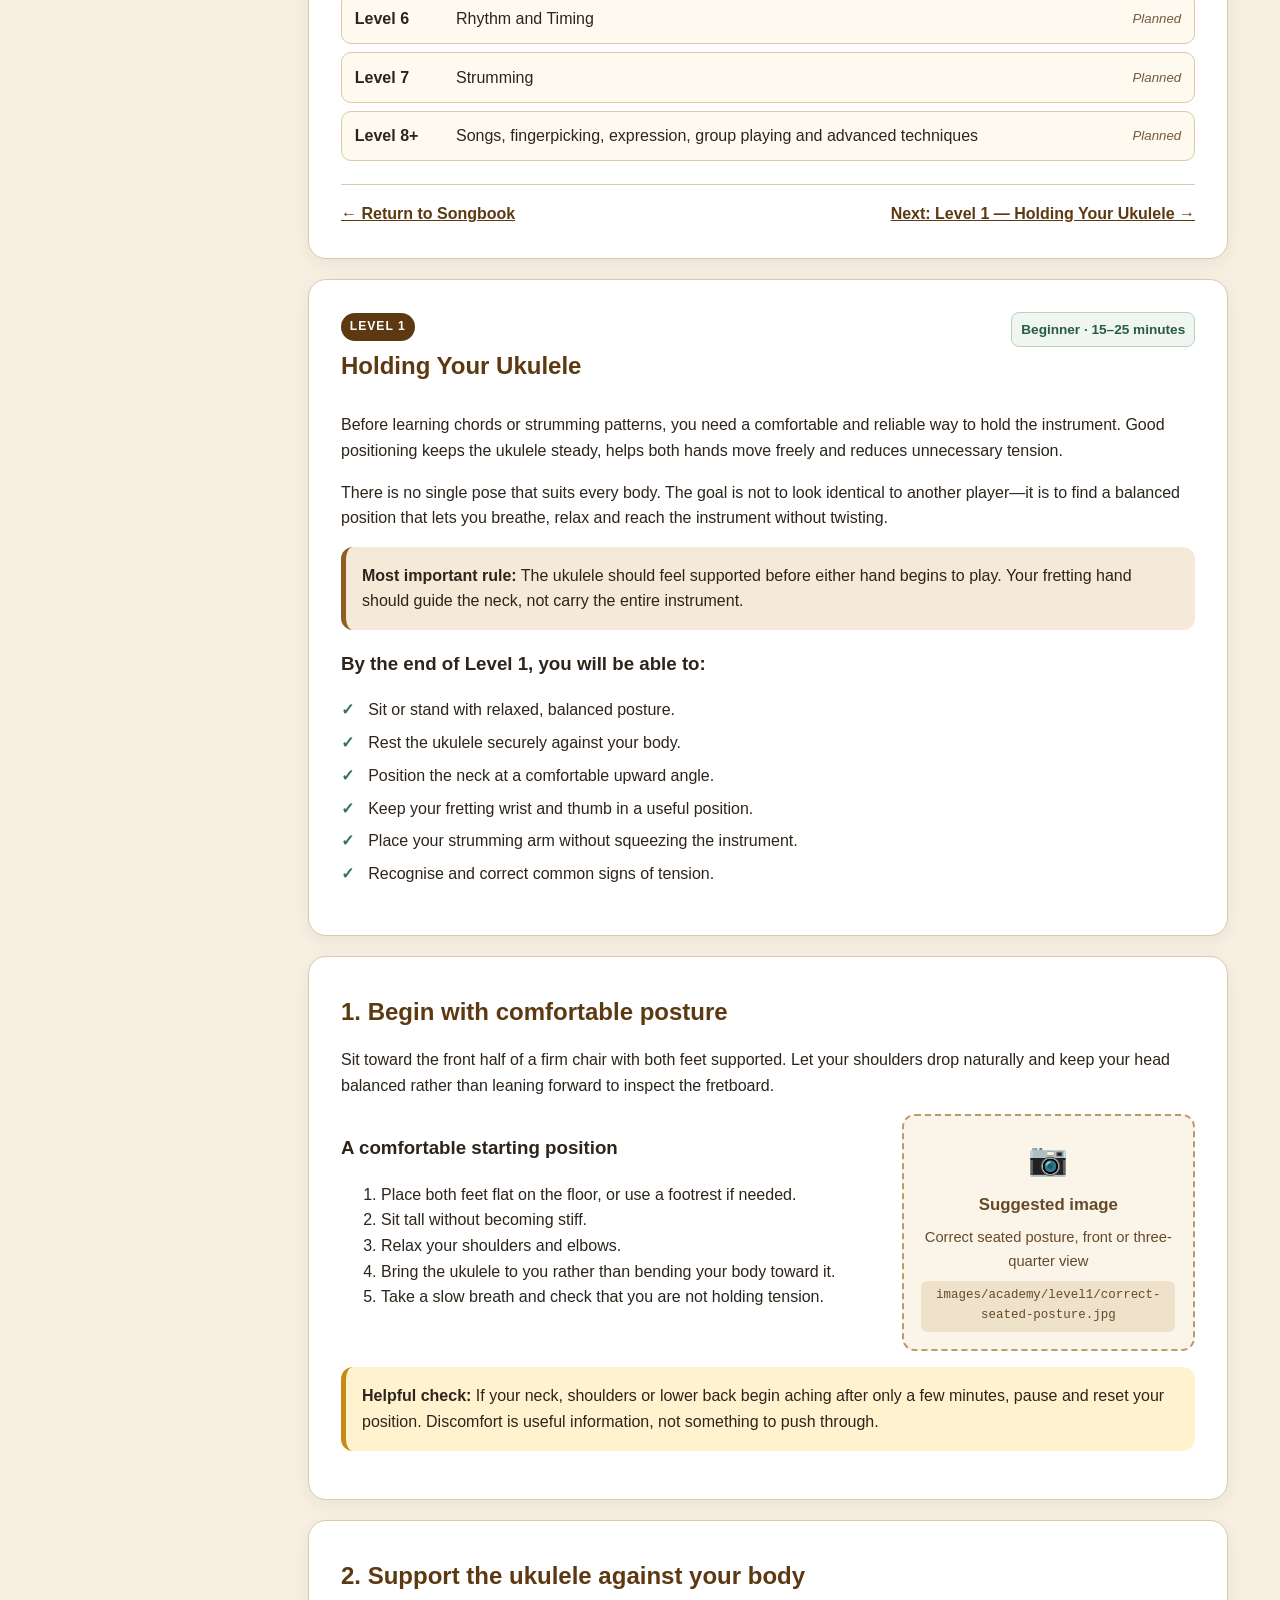
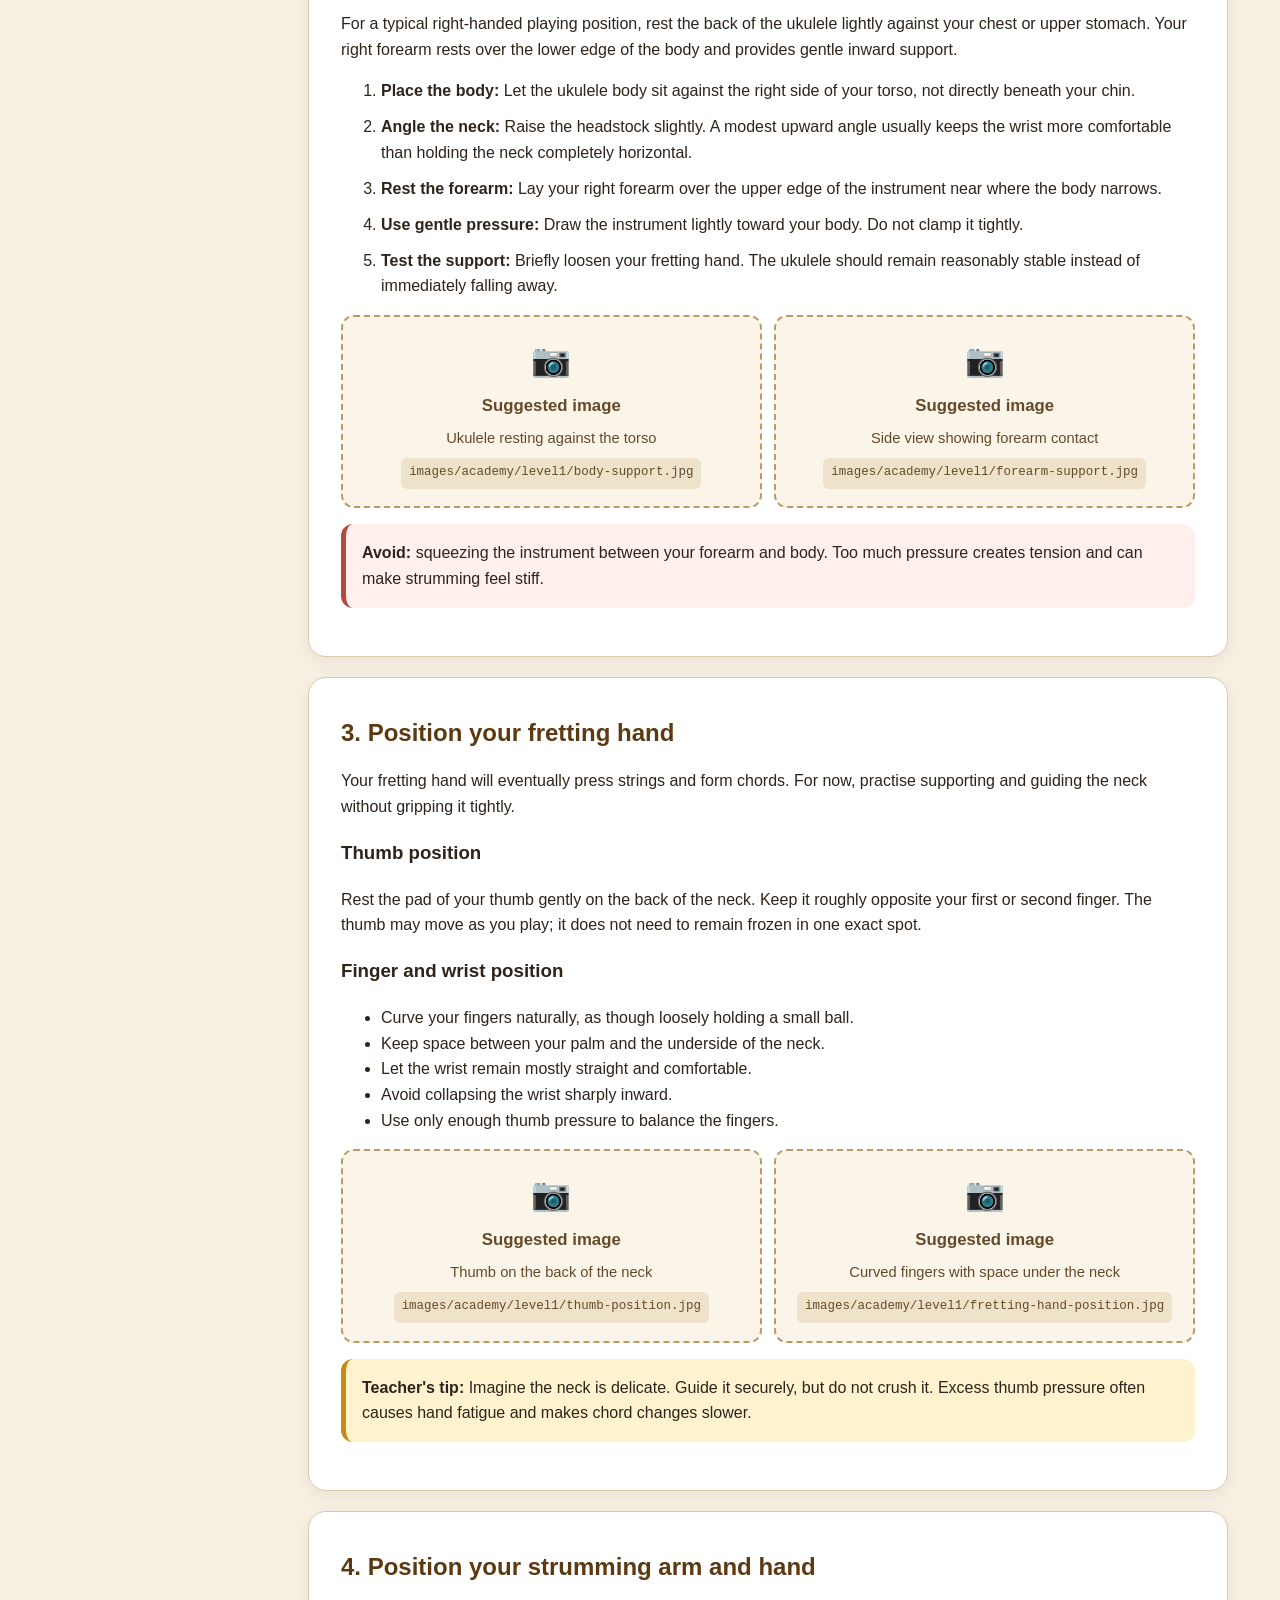
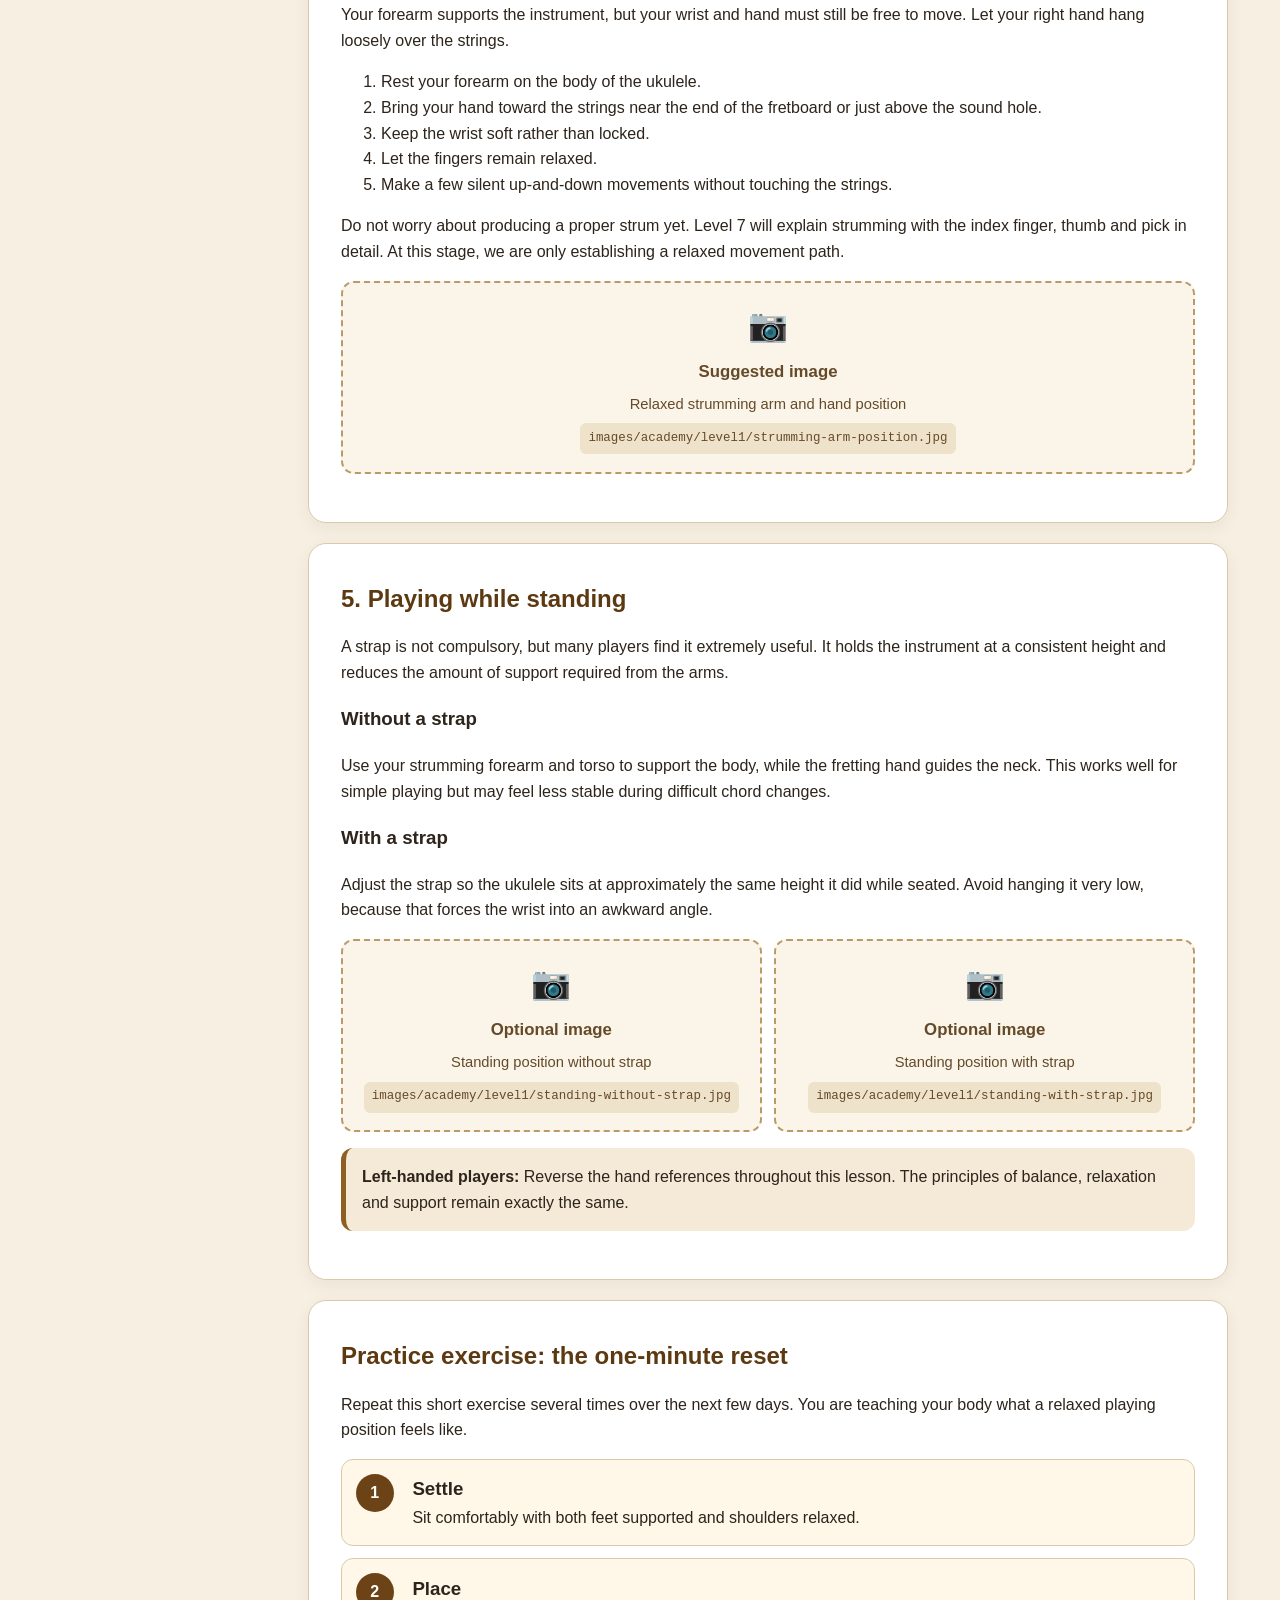
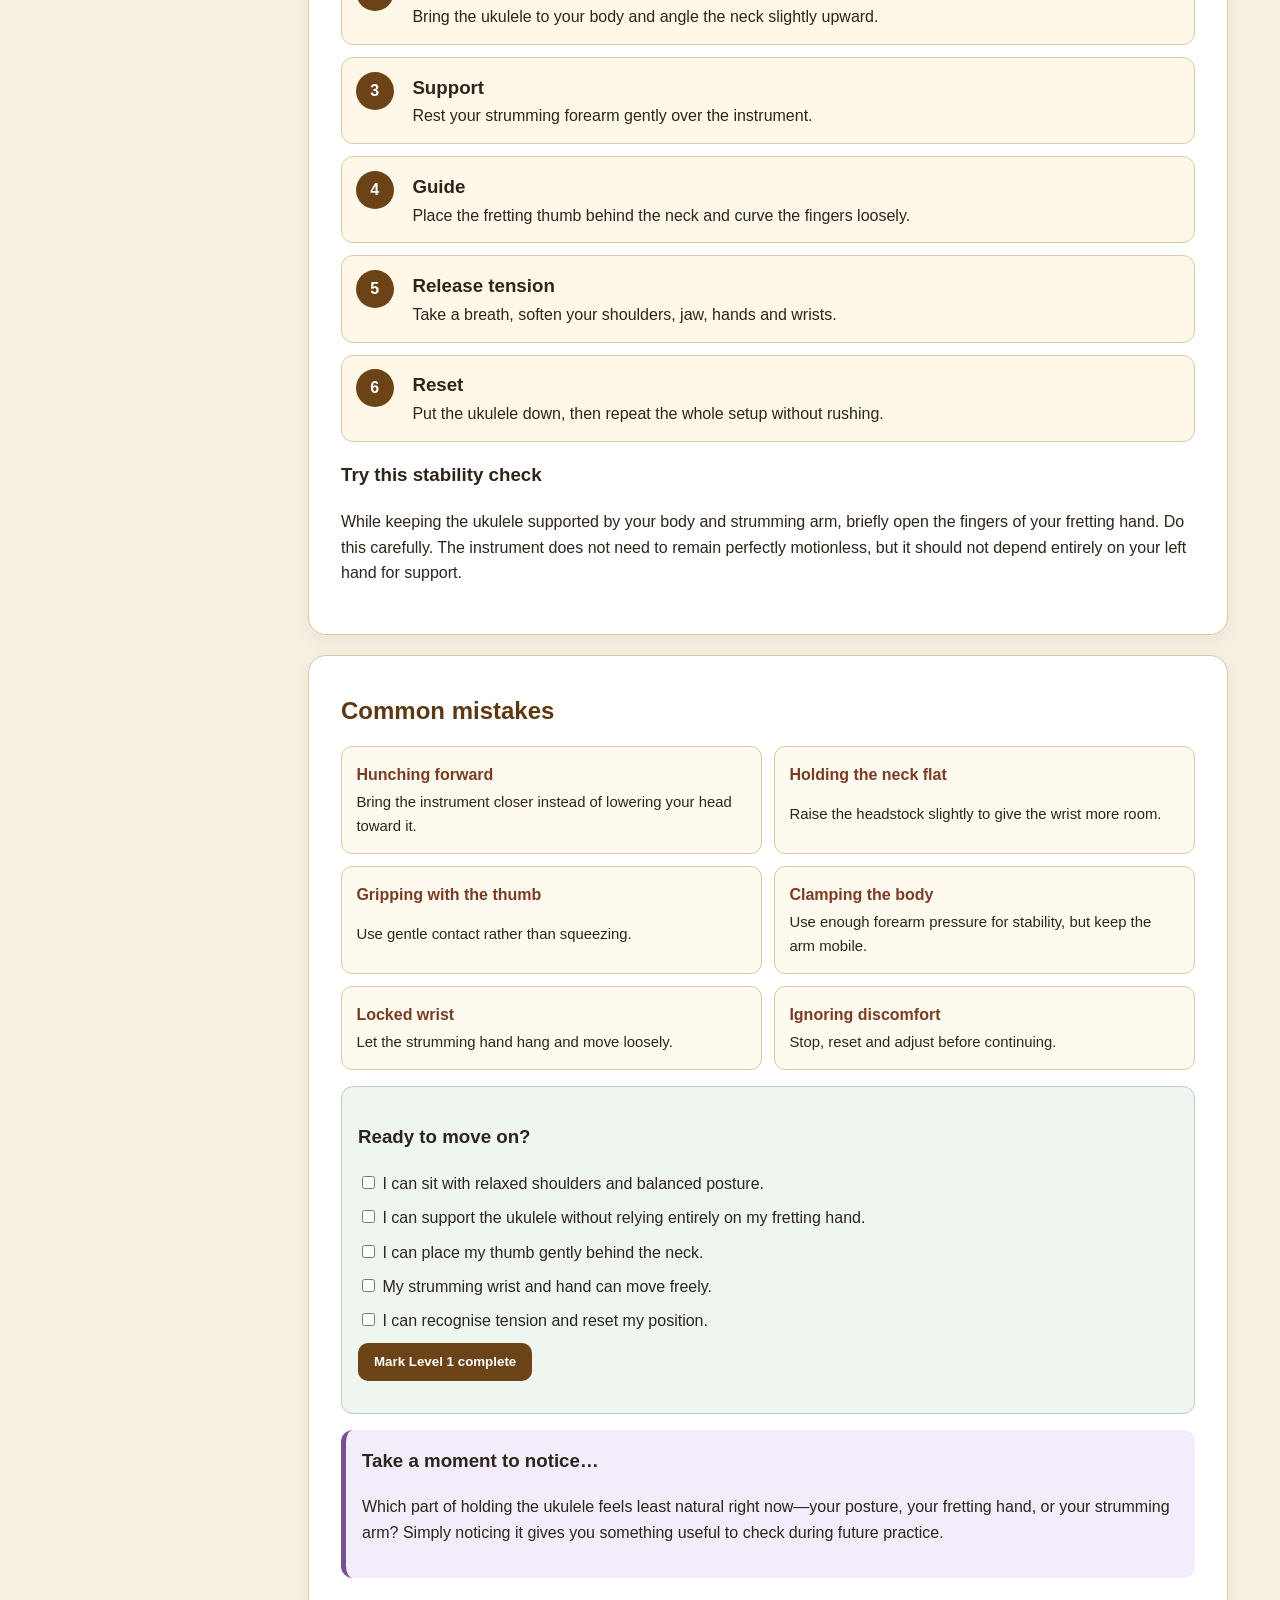
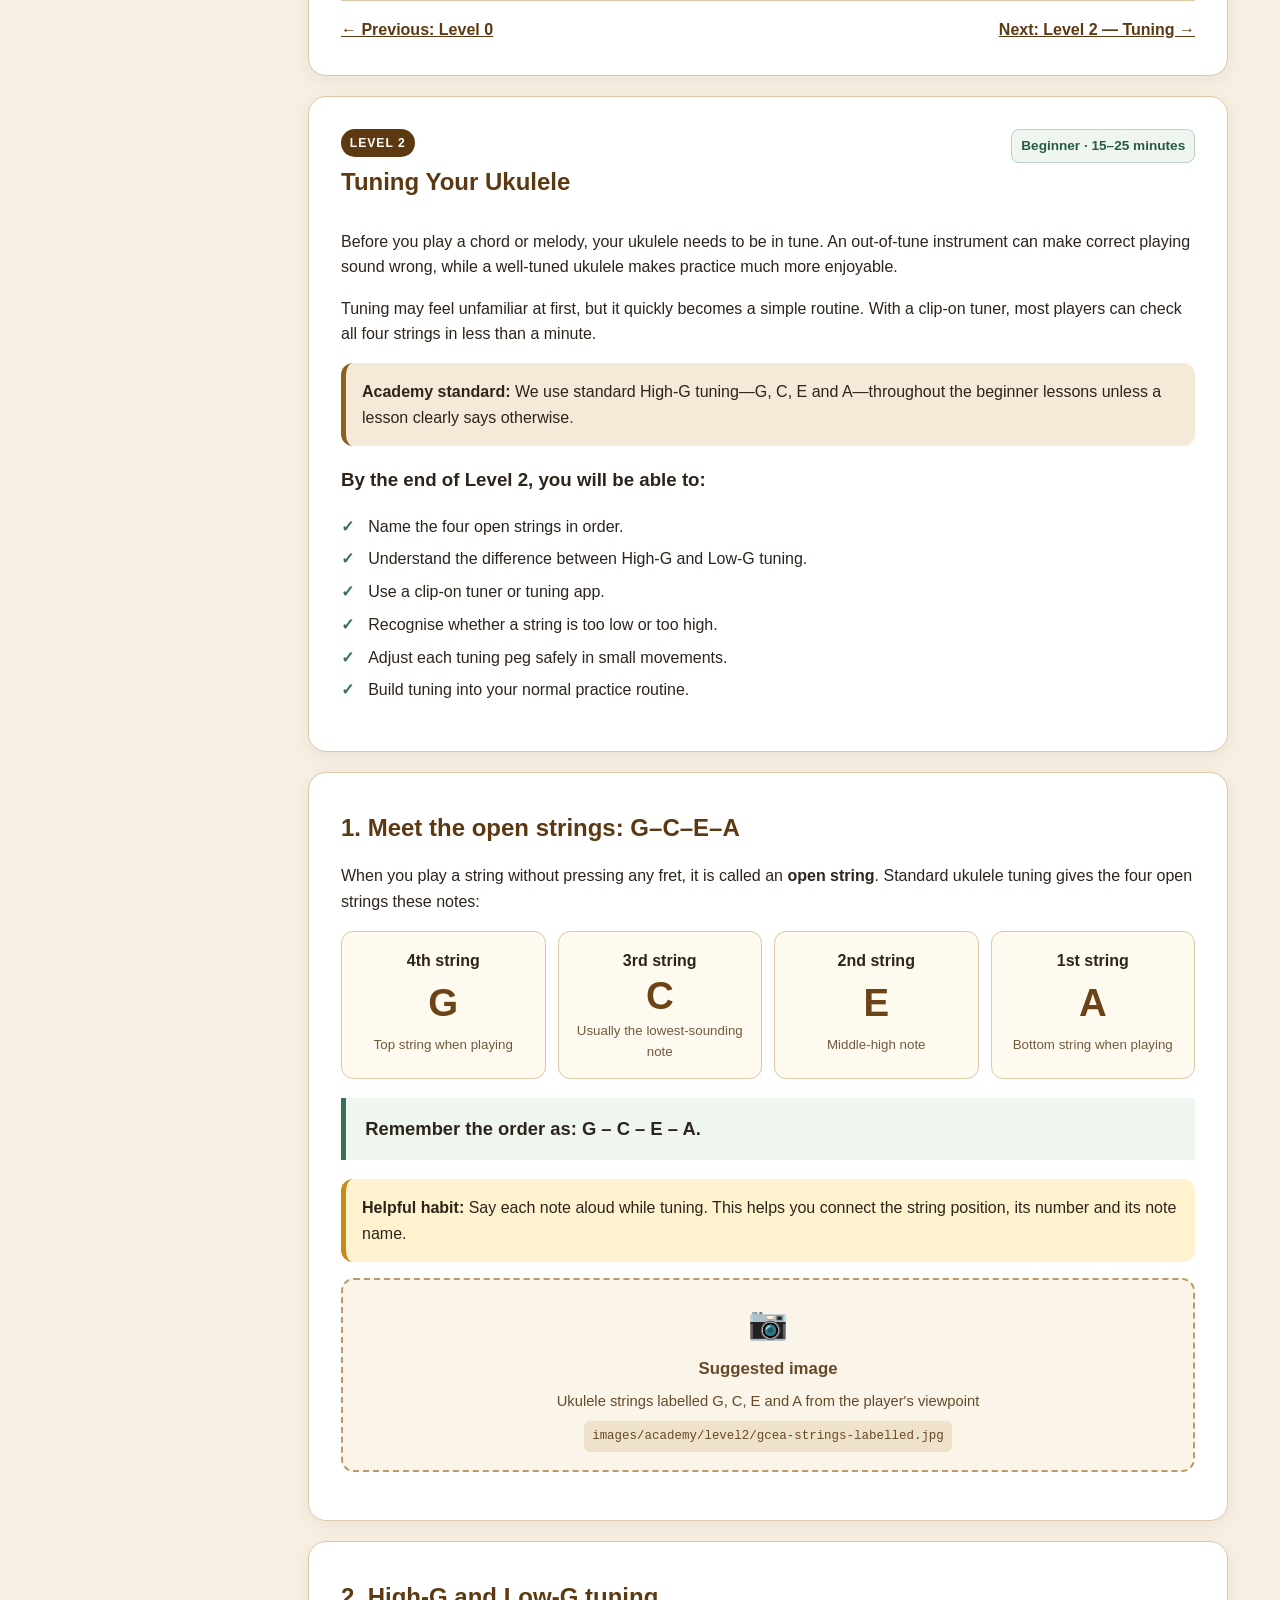
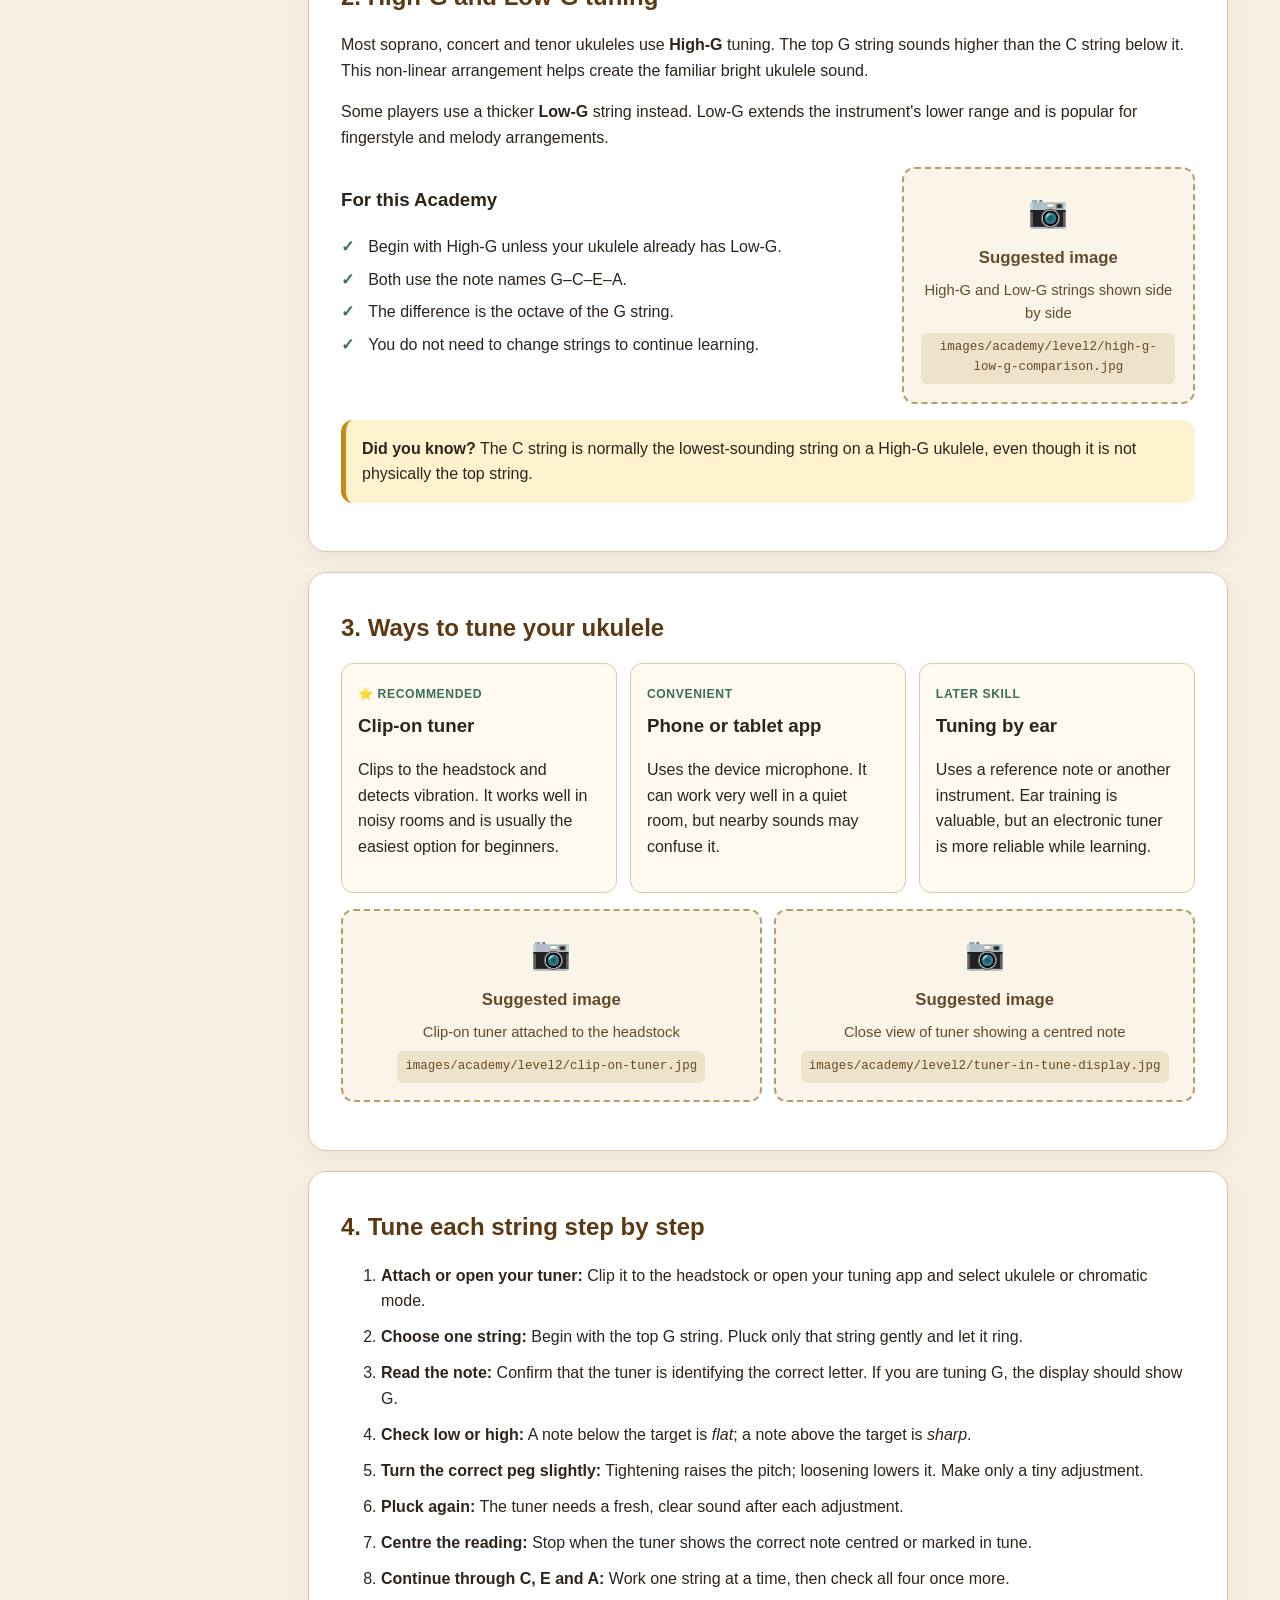
==== commit 61b2e90f: "added Ukelele Academy level 4" ====
--- a/academy.html
+++ b/academy.html
@@ -3,13 +3,13 @@
 <head>
   <meta charset="utf-8">
   <meta name="viewport" content="width=device-width, initial-scale=1">
-  <title>Ukulele Academy v1.4 — Ukulele Songbook v6.5.5.1</title>
+  <title>Ukulele Academy v1.5 — Ukulele Songbook v6.5.6.1</title>
   <link rel="stylesheet" href="css/academy.css">
 </head>
 <body>
 <header class="academy-header">
   <div>
-    <p class="eyebrow">Ukulele Songbook v6.5.5.1</p>
+    <p class="eyebrow">Ukulele Songbook v6.5.6.1</p>
     <h1>🎓 Ukulele Academy</h1>
     <p>Friendly, structured tuition from your very first encounter with a ukulele through to confident, advanced playing.</p>
   </div>
@@ -22,9 +22,11 @@
 <main class="academy-layout">
   <aside class="academy-nav" aria-label="Academy navigation">
     <div class="academy-card compact">
-      <strong>Academy v1.4</strong>
-      <span>Levels 0–4 available</span>
+      <strong>Academy v1.5</strong>
+      <span>Levels 0–5 available</span>
     </div>
+
+    <a class="songbook-nav-link" href="index.html">← Back to Songbook</a>
 
     <div class="nav-group open" data-nav-group="welcome">
       <button class="nav-group-toggle" type="button" aria-expanded="true">
@@ -111,6 +113,21 @@
         <a href="#clear-chords">Making chords ring clearly</a>
         <a href="#level4-practice">Practice exercises</a>
         <a href="#level4-ready">Ready to move on?</a>
+      </div>
+    </div>
+
+    <div class="nav-group" data-nav-group="level5">
+      <button class="nav-group-toggle" type="button" aria-expanded="false">
+        <span>Level 5 — Changing Chords</span><span class="toggle-icon" aria-hidden="true">▸</span>
+      </button>
+      <div class="nav-group-links">
+        <a href="#level-5">Level overview</a>
+        <a href="#efficient-movement">Efficient movement</a>
+        <a href="#anchor-fingers">Anchor fingers</a>
+        <a href="#slide-pivot">Slide and pivot</a>
+        <a href="#change-routine">Step-by-step routine</a>
+        <a href="#level5-practice">Practice exercises</a>
+        <a href="#level5-ready">Ready to move on?</a>
       </div>
     </div>
   </aside>
@@ -746,7 +763,7 @@
           <ol class="numbered-steps"><li>Leave the G, C and E strings open.</li><li>Place your <strong>ring finger</strong> on the third fret of the A string.</li><li>Keep the finger close behind the fret wire.</li><li>Strum gently across all four strings.</li></ol>
           <div class="tip"><strong>Why the ring finger?</strong> It prepares your hand for smoother chord changes later, even though another finger may feel easier at first.</div>
         </div>
-        <div class="chord-card" aria-label="C chord, open G C E strings and third fret A string"><h3>C</h3><div class="chord-code">0 0 0 3</div><div class="mini-chord"><span></span><span></span><span></span><span class="dot f3">3</span></div><small>G C E A</small></div>
+        <div class="chord-card" aria-label="C chord, fingering 0 0 0 3"><div class="chord-code">0 0 0 3</div><svg class="academy-chord-diagram" viewBox="0 0 230 270" role="img" aria-label="C chord diagram"><text x="115.0" y="34" text-anchor="middle" class="academy-chord-title">C</text><circle cx="55" cy="47" r="7" fill="none" stroke="currentColor" stroke-width="2.5"/><circle cx="95" cy="47" r="7" fill="none" stroke="currentColor" stroke-width="2.5"/><circle cx="135" cy="47" r="7" fill="none" stroke="currentColor" stroke-width="2.5"/><line x1="55" y1="58" x2="55" y2="226" class="academy-chord-line"/><line x1="95" y1="58" x2="95" y2="226" class="academy-chord-line"/><line x1="135" y1="58" x2="135" y2="226" class="academy-chord-line"/><line x1="175" y1="58" x2="175" y2="226" class="academy-chord-line"/><line x1="55" y1="58" x2="175" y2="58" class="academy-chord-nut"/><line x1="55" y1="100" x2="175" y2="100" class="academy-chord-line"/><line x1="55" y1="142" x2="175" y2="142" class="academy-chord-line"/><line x1="55" y1="184" x2="175" y2="184" class="academy-chord-line"/><line x1="55" y1="226" x2="175" y2="226" class="academy-chord-line"/><circle cx="175" cy="163.0" r="15" class="academy-chord-dot"/><text x="175" y="169.0" text-anchor="middle" class="academy-chord-dot-label">3</text><text x="55" y="254" text-anchor="middle" class="academy-chord-string">G</text><text x="95" y="254" text-anchor="middle" class="academy-chord-string">C</text><text x="135" y="254" text-anchor="middle" class="academy-chord-string">E</text><text x="175" y="254" text-anchor="middle" class="academy-chord-string">A</text></svg></div>
       </div>
     </section>
 
@@ -756,7 +773,7 @@
           <ol class="numbered-steps"><li>Place your <strong>middle finger</strong> on the second fret of the G string.</li><li>Leave the C, E and A strings open.</li><li>Arch your finger so the open C string is not touched.</li><li>Strum all four strings.</li></ol>
           <div class="callout"><strong>Useful preparation:</strong> Keep this middle finger in place when you later move from Am to F. You only need to add one finger.</div>
         </div>
-        <div class="chord-card" aria-label="A minor chord, second fret G string"><h3>Am</h3><div class="chord-code">2 0 0 0</div><div class="mini-chord"><span class="dot f2">2</span><span></span><span></span><span></span></div><small>G C E A</small></div>
+        <div class="chord-card" aria-label="Am chord, fingering 2 0 0 0"><div class="chord-code">2 0 0 0</div><svg class="academy-chord-diagram" viewBox="0 0 230 270" role="img" aria-label="Am chord diagram"><text x="115.0" y="34" text-anchor="middle" class="academy-chord-title">Am</text><circle cx="95" cy="47" r="7" fill="none" stroke="currentColor" stroke-width="2.5"/><circle cx="135" cy="47" r="7" fill="none" stroke="currentColor" stroke-width="2.5"/><circle cx="175" cy="47" r="7" fill="none" stroke="currentColor" stroke-width="2.5"/><line x1="55" y1="58" x2="55" y2="226" class="academy-chord-line"/><line x1="95" y1="58" x2="95" y2="226" class="academy-chord-line"/><line x1="135" y1="58" x2="135" y2="226" class="academy-chord-line"/><line x1="175" y1="58" x2="175" y2="226" class="academy-chord-line"/><line x1="55" y1="58" x2="175" y2="58" class="academy-chord-nut"/><line x1="55" y1="100" x2="175" y2="100" class="academy-chord-line"/><line x1="55" y1="142" x2="175" y2="142" class="academy-chord-line"/><line x1="55" y1="184" x2="175" y2="184" class="academy-chord-line"/><line x1="55" y1="226" x2="175" y2="226" class="academy-chord-line"/><circle cx="55" cy="121.0" r="15" class="academy-chord-dot"/><text x="55" y="127.0" text-anchor="middle" class="academy-chord-dot-label">2</text><text x="55" y="254" text-anchor="middle" class="academy-chord-string">G</text><text x="95" y="254" text-anchor="middle" class="academy-chord-string">C</text><text x="135" y="254" text-anchor="middle" class="academy-chord-string">E</text><text x="175" y="254" text-anchor="middle" class="academy-chord-string">A</text></svg></div>
       </div>
     </section>
 
@@ -766,7 +783,7 @@
           <ol class="numbered-steps"><li>Place your <strong>middle finger</strong> on the second fret of the G string.</li><li>Place your <strong>index finger</strong> on the first fret of the E string.</li><li>Leave the C and A strings open.</li><li>Strum all four strings and listen for four clear notes.</li></ol>
           <div class="tip"><strong>Am → F shortcut:</strong> Do not lift your middle finger. Leave it on the G string and simply add your index finger to the E string.</div>
         </div>
-        <div class="chord-card" aria-label="F chord, second fret G and first fret E"><h3>F</h3><div class="chord-code">2 0 1 0</div><div class="mini-chord"><span class="dot f2">2</span><span></span><span class="dot f1">1</span><span></span></div><small>G C E A</small></div>
+        <div class="chord-card" aria-label="F chord, fingering 2 0 1 0"><div class="chord-code">2 0 1 0</div><svg class="academy-chord-diagram" viewBox="0 0 230 270" role="img" aria-label="F chord diagram"><text x="115.0" y="34" text-anchor="middle" class="academy-chord-title">F</text><circle cx="95" cy="47" r="7" fill="none" stroke="currentColor" stroke-width="2.5"/><circle cx="175" cy="47" r="7" fill="none" stroke="currentColor" stroke-width="2.5"/><line x1="55" y1="58" x2="55" y2="226" class="academy-chord-line"/><line x1="95" y1="58" x2="95" y2="226" class="academy-chord-line"/><line x1="135" y1="58" x2="135" y2="226" class="academy-chord-line"/><line x1="175" y1="58" x2="175" y2="226" class="academy-chord-line"/><line x1="55" y1="58" x2="175" y2="58" class="academy-chord-nut"/><line x1="55" y1="100" x2="175" y2="100" class="academy-chord-line"/><line x1="55" y1="142" x2="175" y2="142" class="academy-chord-line"/><line x1="55" y1="184" x2="175" y2="184" class="academy-chord-line"/><line x1="55" y1="226" x2="175" y2="226" class="academy-chord-line"/><circle cx="55" cy="121.0" r="15" class="academy-chord-dot"/><text x="55" y="127.0" text-anchor="middle" class="academy-chord-dot-label">2</text><circle cx="135" cy="79.0" r="15" class="academy-chord-dot"/><text x="135" y="85.0" text-anchor="middle" class="academy-chord-dot-label">1</text><text x="55" y="254" text-anchor="middle" class="academy-chord-string">G</text><text x="95" y="254" text-anchor="middle" class="academy-chord-string">C</text><text x="135" y="254" text-anchor="middle" class="academy-chord-string">E</text><text x="175" y="254" text-anchor="middle" class="academy-chord-string">A</text></svg></div>
       </div>
     </section>
 
@@ -776,7 +793,7 @@
           <ol class="numbered-steps"><li>Leave the G string open.</li><li>Place your <strong>middle finger</strong> on the second fret of the C string.</li><li>Place your <strong>index finger</strong> on the first fret of the E string.</li><li>Place your <strong>ring finger</strong> on the second fret of the A string.</li><li>Strum slowly across all four strings.</li></ol>
           <div class="tip"><strong>Shape tip:</strong> Place the index finger first. Then add the two second-fret fingers around it like a small triangle.</div>
         </div>
-        <div class="chord-card" aria-label="G7 chord, open G, second fret C, first fret E and second fret A"><h3>G7</h3><div class="chord-code">0 2 1 2</div><div class="mini-chord"><span></span><span class="dot f2">2</span><span class="dot f1">1</span><span class="dot f2">3</span></div><small>G C E A</small></div>
+        <div class="chord-card" aria-label="G7 chord, fingering 0 2 1 2"><div class="chord-code">0 2 1 2</div><svg class="academy-chord-diagram" viewBox="0 0 230 270" role="img" aria-label="G7 chord diagram"><text x="115.0" y="34" text-anchor="middle" class="academy-chord-title">G7</text><circle cx="55" cy="47" r="7" fill="none" stroke="currentColor" stroke-width="2.5"/><line x1="55" y1="58" x2="55" y2="226" class="academy-chord-line"/><line x1="95" y1="58" x2="95" y2="226" class="academy-chord-line"/><line x1="135" y1="58" x2="135" y2="226" class="academy-chord-line"/><line x1="175" y1="58" x2="175" y2="226" class="academy-chord-line"/><line x1="55" y1="58" x2="175" y2="58" class="academy-chord-nut"/><line x1="55" y1="100" x2="175" y2="100" class="academy-chord-line"/><line x1="55" y1="142" x2="175" y2="142" class="academy-chord-line"/><line x1="55" y1="184" x2="175" y2="184" class="academy-chord-line"/><line x1="55" y1="226" x2="175" y2="226" class="academy-chord-line"/><circle cx="95" cy="121.0" r="15" class="academy-chord-dot"/><text x="95" y="127.0" text-anchor="middle" class="academy-chord-dot-label">2</text><circle cx="135" cy="79.0" r="15" class="academy-chord-dot"/><text x="135" y="85.0" text-anchor="middle" class="academy-chord-dot-label">1</text><circle cx="175" cy="121.0" r="15" class="academy-chord-dot"/><text x="175" y="127.0" text-anchor="middle" class="academy-chord-dot-label">2</text><text x="55" y="254" text-anchor="middle" class="academy-chord-string">G</text><text x="95" y="254" text-anchor="middle" class="academy-chord-string">C</text><text x="135" y="254" text-anchor="middle" class="academy-chord-string">E</text><text x="175" y="254" text-anchor="middle" class="academy-chord-string">A</text></svg></div>
       </div>
     </section>
 
@@ -811,14 +828,34 @@
         <p id="levelFourCompletionStatus" class="completion-status" aria-live="polite"></p>
       </div>
       <div class="reflection-box"><h3>Take a moment to notice…</h3><p>Which chord feels easiest, and which one needs more patience? Spend a little extra time checking each string of the difficult chord rather than repeatedly forcing the whole shape.</p></div>
-      <div class="lesson-navigation"><a href="#level-3">← Previous: Level 3</a><span>Next: Level 5 — Changing Chords</span></div>
-    </section>
+      <div class="lesson-navigation"><a href="#level-3">← Previous: Level 3</a><a href="#level-5">Next: Level 5 — Changing Chords →</a></div>
+    </section>
+
+    <section class="lesson-card" id="level-5">
+      <div class="lesson-heading"><div><span class="level-badge">Level 5</span><h2>Changing Chords Smoothly</h2></div><span class="lesson-time">Building fluency</span></div>
+      <p>Knowing a chord shape is only the beginning. Music starts to flow when you can move from one shape to another without stopping.</p>
+      <h3>By the end of Level 5, you will be able to:</h3>
+      <ul class="check-list"><li>Prepare the next chord before the change arrives.</li><li>Keep useful fingers planted whenever possible.</li><li>Slide or pivot a finger instead of lifting the whole hand.</li><li>Practise changes slowly with a steady pulse.</li><li>Recognise which part of a change is causing difficulty.</li></ul>
+      <div class="callout"><strong>Accuracy before speed:</strong> A slow, clean change teaches your hand the right movement. A rushed, messy change teaches it the wrong one.</div>
+    </section>
+
+    <section class="lesson-card" id="efficient-movement"><h2>1. Move only what needs to move</h2><p>Beginners often lift every finger high above the fretboard before building the next chord. That creates unnecessary distance and makes the change slower.</p><ol class="numbered-steps"><li>Look at the chord you are leaving.</li><li>Look at the chord you are moving to.</li><li>Find any finger that can stay where it is.</li><li>Move the remaining fingers only a small distance above the strings.</li><li>Place the new shape together rather than one finger at a time whenever possible.</li></ol><div class="tip"><strong>Keep the fingers close.</strong> Imagine an invisible ceiling about one centimetre above the strings.</div></section>
+
+    <section class="lesson-card" id="anchor-fingers"><h2>2. Use anchor fingers</h2><p>An anchor finger stays on the same string and fret while the other fingers move around it.</p><div class="practice-sequence"><article><strong>Am → F</strong><span>Keep the middle finger planted on the second fret of the G string. Add the index finger to the first fret of the E string.</span></article><article><strong>F → Am</strong><span>Keep the middle finger planted and lift only the index finger.</span></article><article><strong>C → Am</strong><span>Release the ring finger from the A string while the middle finger moves directly toward the second fret of the G string. Keep both fingers close to the fretboard.</span></article></div><div class="callout"><strong>Teacher's shortcut:</strong> Before every new pair of chords, ask: “Can any finger stay where it is?”</div></section>
+
+    <section class="lesson-card" id="slide-pivot"><h2>3. Slide and pivot instead of lifting</h2><p>Sometimes a finger cannot remain in exactly the same place, but it can stay in light contact with the string and guide the hand into the next shape.</p><h3>Sliding</h3><p>Release most of the pressure, keep the fingertip touching the string, then glide it to the new fret. Do not drag with full pressure.</p><h3>Pivoting</h3><p>Keep one fingertip lightly planted while the hand rotates around it to place the remaining fingers. The planted finger acts like a hinge.</p><div class="tip"><strong>Use these techniques only when they feel natural.</strong> They should shorten the movement, not twist the wrist or create tension.</div></section>
+
+    <section class="lesson-card" id="change-routine"><h2>4. The slow chord-change routine</h2><ol class="numbered-steps"><li>Form the first chord and check that it rings clearly.</li><li>Strum once.</li><li>Pause and visualise the next shape.</li><li>Move using an anchor, slide or small lift.</li><li>Form the second chord and check it.</li><li>Repeat ten times without worrying about tempo.</li><li>Then use the metronome at 50–60 BPM.</li></ol><div class="mistake-grid"><article><strong>Watching the strumming hand</strong><span>For now, watch the fretting hand during the change.</span></article><article><strong>Squeezing harder</strong><span>Extra pressure creates tension but does not make the fingers faster.</span></article><article><strong>Stopping after a mistake</strong><span>Reset calmly and continue on the next group of clicks.</span></article><article><strong>Speeding up</strong><span>Keep the pulse steady even if the change is slow.</span></article></div></section>
+
+    <section class="lesson-card" id="level5-practice"><h2>5. Practice your chord changes</h2><p>Use one down-strum per click. Begin with four clicks per chord, then reduce to two clicks when the movement feels comfortable.</p><div class="academy-exercise-grid"><article><span class="level-badge">L5-001</span><h3>Am ↔ F anchor drill</h3><p>Keep the middle finger planted while adding and removing the index finger.</p><a class="primary-button" href="index.html?academyExercise=L5-001#practiceMode">🎵 Open Practice Mode</a></article><article><span class="level-badge">L5-002</span><h3>C ↔ Am movement drill</h3><p>Keep both fingers low and move directly between the two shapes.</p><a class="primary-button" href="index.html?academyExercise=L5-002#practiceMode">🎵 Open Practice Mode</a></article><article><span class="level-badge">L5-003</span><h3>C → Am → F → G7</h3><p>Use four clicks per chord and prepare each new shape before the change.</p><a class="primary-button" href="index.html?academyExercise=L5-003#practiceMode">🎵 Open Practice Mode</a></article></div></section>
+
+    <section class="lesson-card" id="level5-ready"><h2>Ready to move on?</h2><div class="ready-box"><label><input type="checkbox" id="l5Low"> I keep my fingers close to the fretboard.</label><label><input type="checkbox" id="l5Anchor"> I can use the Am–F anchor finger.</label><label><input type="checkbox" id="l5Prepare"> I prepare the next shape before changing.</label><label><input type="checkbox" id="l5Pulse"> I can change chords without losing a slow pulse.</label><label><input type="checkbox" id="l5Relax"> My hand and wrist remain relaxed.</label><button class="primary-button" id="completeLevelFive" type="button">Mark Level 5 complete</button><p id="levelFiveCompletionStatus" class="completion-status" aria-live="polite"></p></div><div class="reflection-box"><h3>Take a moment to notice…</h3><p>Which chord pair now feels smaller and easier than it did before? That reduction in movement is the beginning of muscle memory.</p></div><div class="lesson-navigation"><a href="#level-4">← Previous: Level 4</a><span>Next: Level 6 — Rhythm and Timing</span></div></section>
 
   </section>
 </main>
 
 <footer class="academy-footer">
-  <div><strong>Ukulele Academy v1.4</strong><br>Part of Ukulele Songbook v6.5.5.1 · July 2026</div>
+  <div><strong>Ukulele Academy v1.4</strong><br>Part of Ukulele Songbook v6.5.6.1 · July 2026</div>
   <a href="index.html">Return to Ukulele Songbook</a>
 </footer>
 <script src="js/academy.js"></script>
--- a/css/academy.css
+++ b/css/academy.css
@@ -29,3 +29,16 @@
 
 /* Level 4 chord lessons */
 .chord-reading-grid,.academy-exercise-grid{display:grid;grid-template-columns:repeat(2,minmax(0,1fr));gap:.8rem;margin:1rem 0}.chord-reading-grid article,.academy-exercise-grid article{padding:1rem;border:1px solid var(--border);border-radius:12px;background:#fffaf0}.chord-reading-grid strong{display:block;font-size:1.3rem;color:#6b4317}.chord-reading-grid span{font-size:.92rem}.chord-lesson-layout{display:grid;grid-template-columns:minmax(0,1fr) 220px;gap:1.4rem;align-items:center}.chord-card{text-align:center;padding:1rem;border:1px solid var(--border);border-radius:15px;background:#fffaf0}.chord-card h3{font-size:2rem;margin:.1rem}.chord-code{font:800 1rem/1.4 Consolas,monospace;letter-spacing:.45rem;margin:.25rem 0 .7rem;padding-left:.45rem}.mini-chord{position:relative;display:grid;grid-template-columns:repeat(4,1fr);height:180px;margin:.5rem auto;width:150px;border-top:7px solid #3c2a18;background:repeating-linear-gradient(to bottom,transparent 0,transparent 41px,#7f674d 42px,#7f674d 44px)}.mini-chord:before{content:'';position:absolute;inset:0;background:repeating-linear-gradient(to right,#4e3b27 0,#4e3b27 2px,transparent 2px,transparent calc(33.333%));pointer-events:none}.mini-chord span{position:relative}.mini-chord .dot:after{content:attr(class);display:none}.mini-chord .dot{position:relative;z-index:1;justify-self:center;width:28px;height:28px;border-radius:50%;background:#6b4317;color:#fff;display:grid;place-items:center;font-weight:900;transform:translateY(8px)}.mini-chord .f1{margin-top:5px}.mini-chord .f2{margin-top:49px}.mini-chord .f3{margin-top:93px}.academy-exercise-grid article{display:flex;flex-direction:column;align-items:flex-start}.academy-exercise-grid .primary-button{margin-top:auto}.academy-exercise-grid h3{margin:.55rem 0 .15rem}@media(max-width:760px){.chord-lesson-layout{grid-template-columns:1fr}.chord-card{max-width:320px;width:100%;margin:auto}.chord-reading-grid,.academy-exercise-grid{grid-template-columns:1fr}}
+
+.songbook-nav-link{display:block!important;background:#5d3911!important;color:#fff!important;font-weight:900;text-align:center;border-radius:10px;margin:.1rem 0 .45rem;padding:.7rem!important}.songbook-nav-link:hover{background:#3f2911!important}
+
+/* v6.5.6.1: corrected four-string Academy chord diagrams */
+.chord-card .chord-code{letter-spacing:.28rem;padding-left:.28rem;margin:.25rem 0 .35rem}
+.academy-chord-diagram{display:block;width:100%;max-width:230px;height:auto;margin:0 auto;color:#3c2a18}
+.academy-chord-title{font:800 30px Arial,Helvetica,sans-serif;fill:currentColor}
+.academy-chord-line{stroke:currentColor;stroke-width:2}
+.academy-chord-nut{stroke:currentColor;stroke-width:7}
+.academy-chord-dot{fill:#6b4317}
+.academy-chord-dot-label{fill:#fff;font:800 16px Arial,Helvetica,sans-serif}
+.academy-chord-string{fill:currentColor;font:700 15px Arial,Helvetica,sans-serif}
+.academy-chord-open{fill:currentColor;font:700 20px Arial,Helvetica,sans-serif}
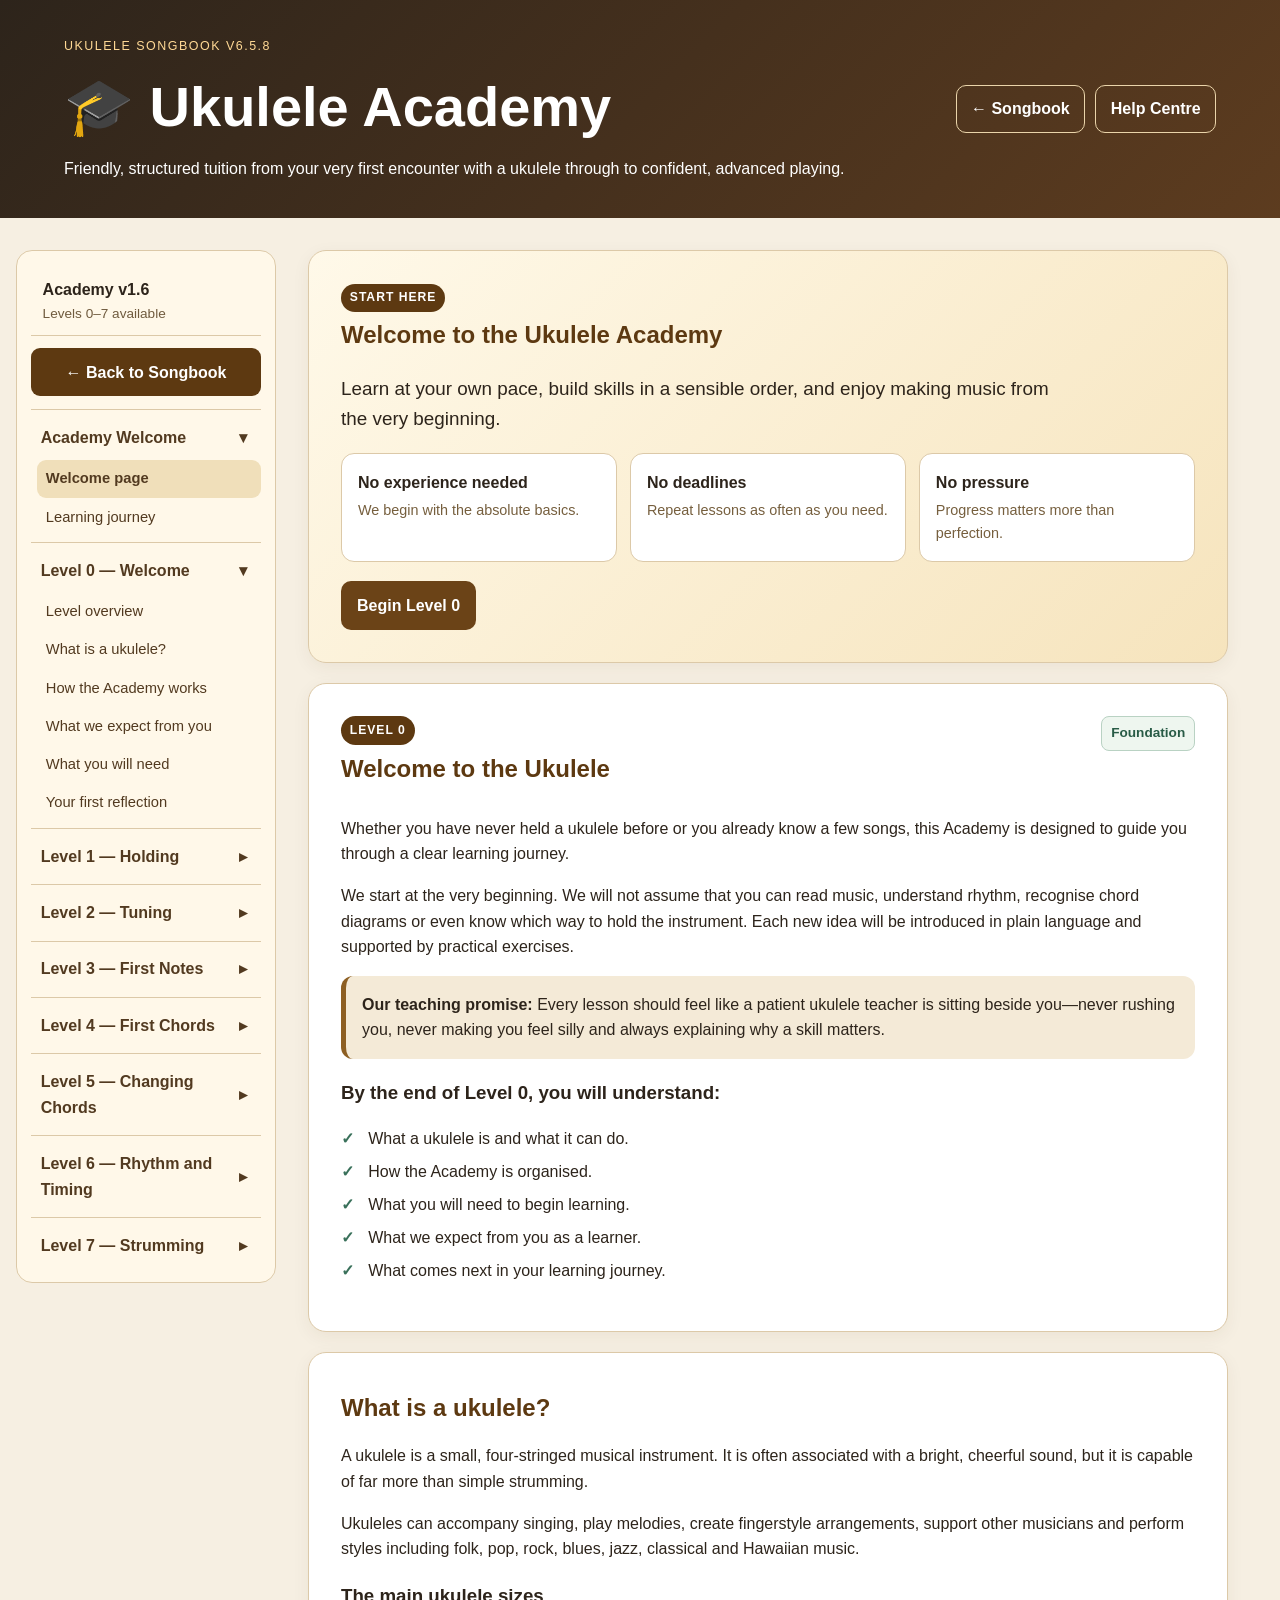
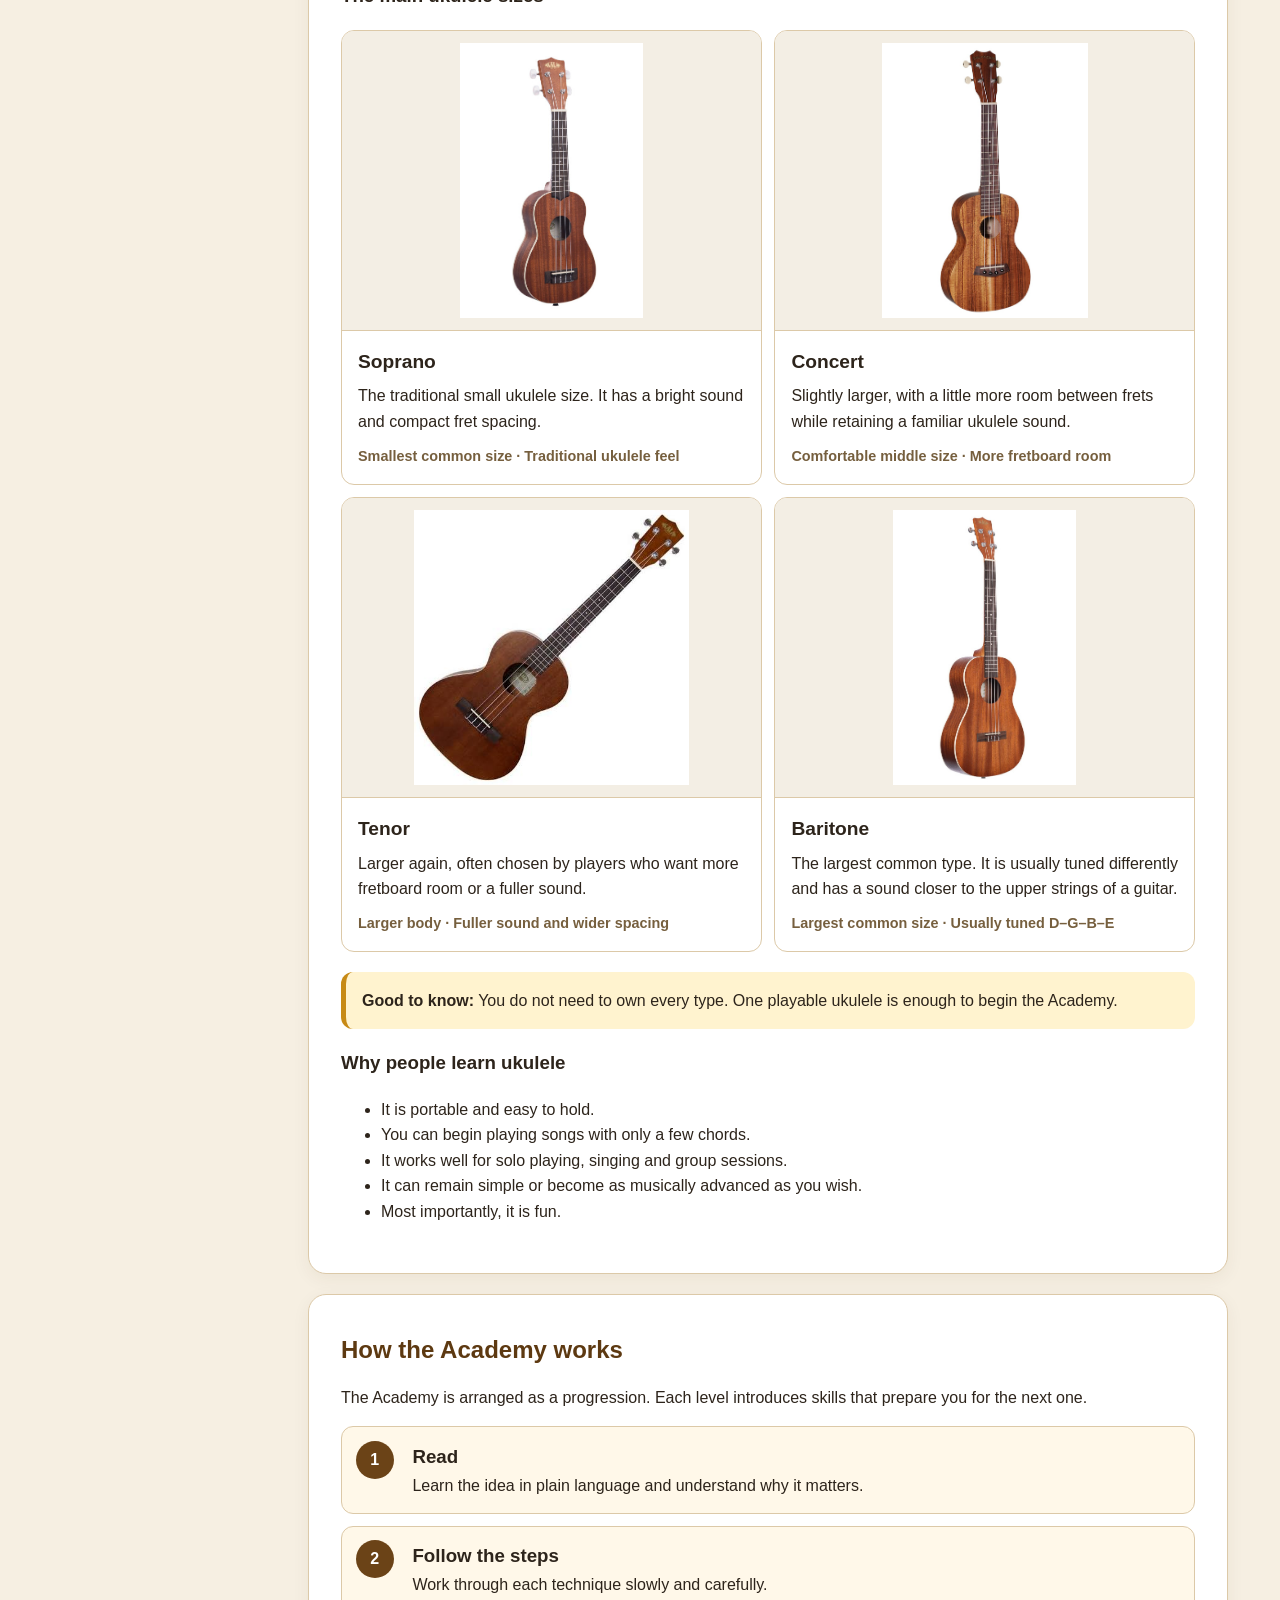
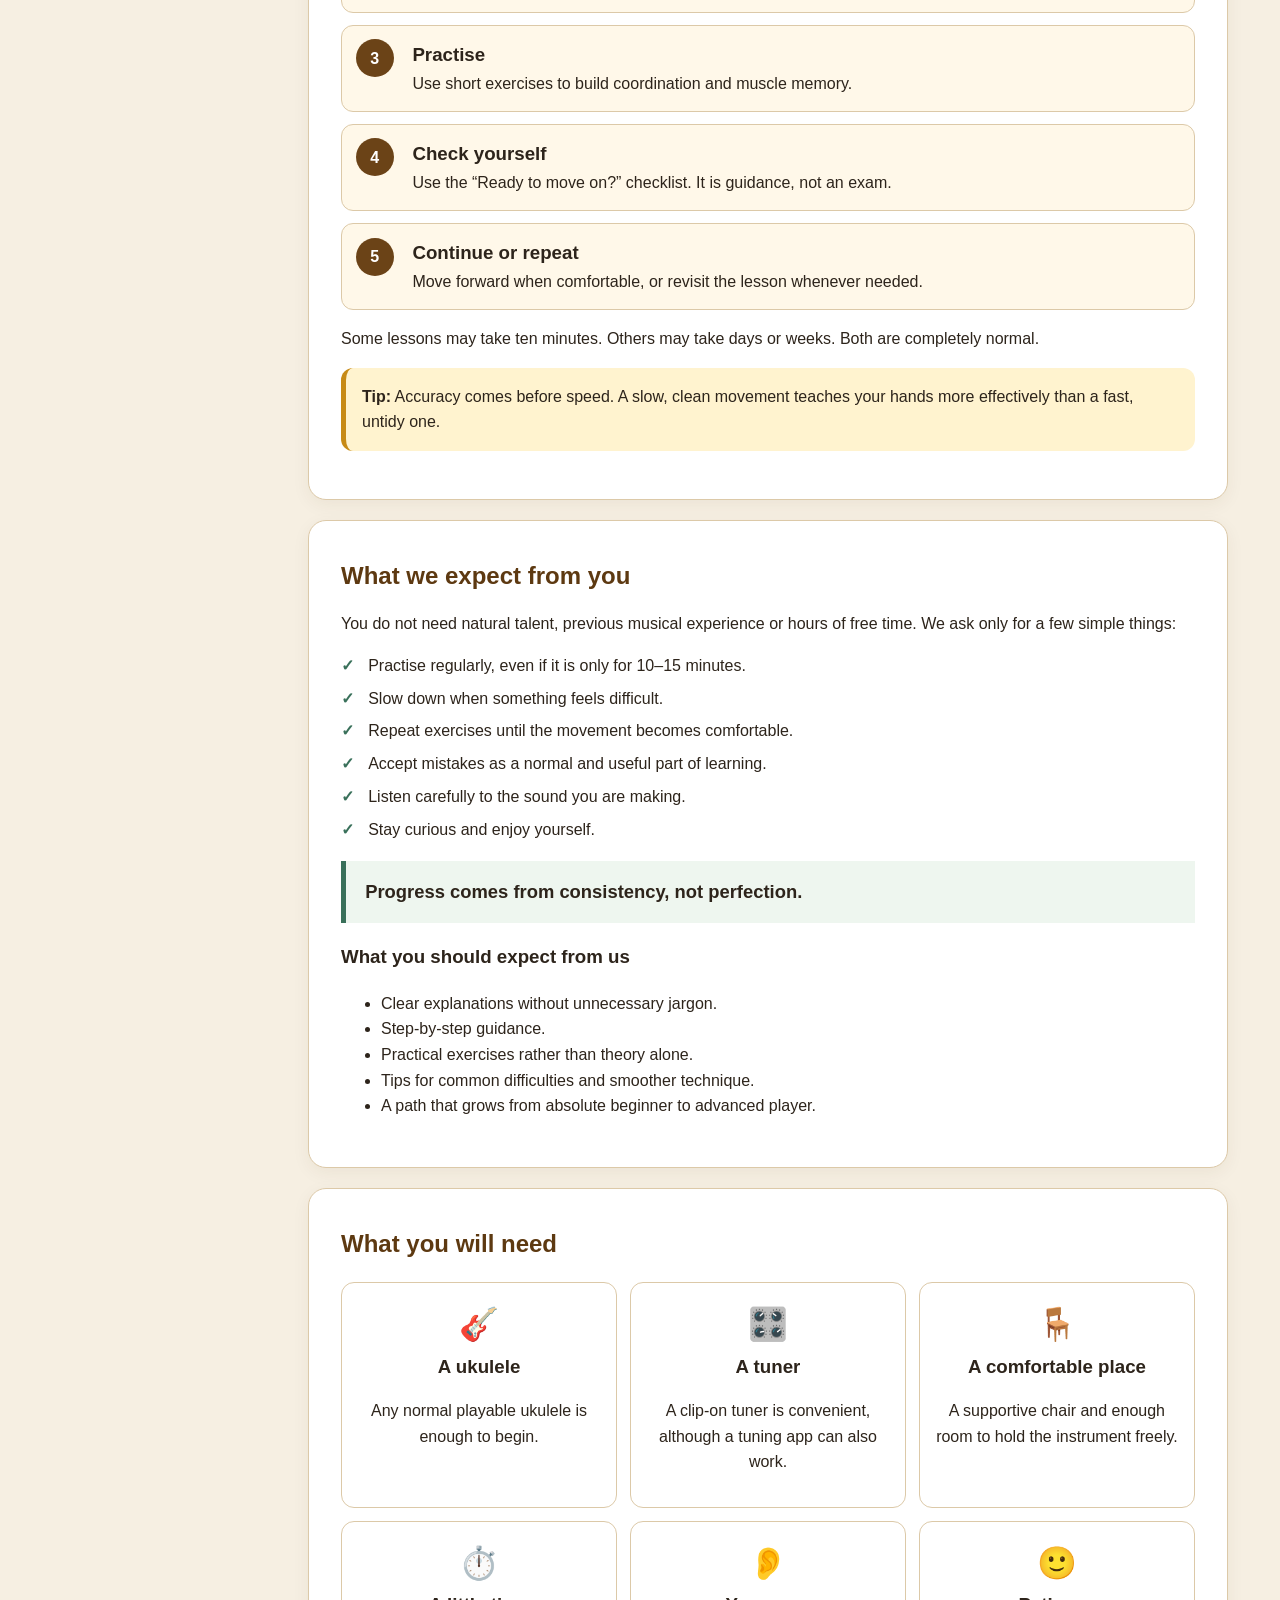
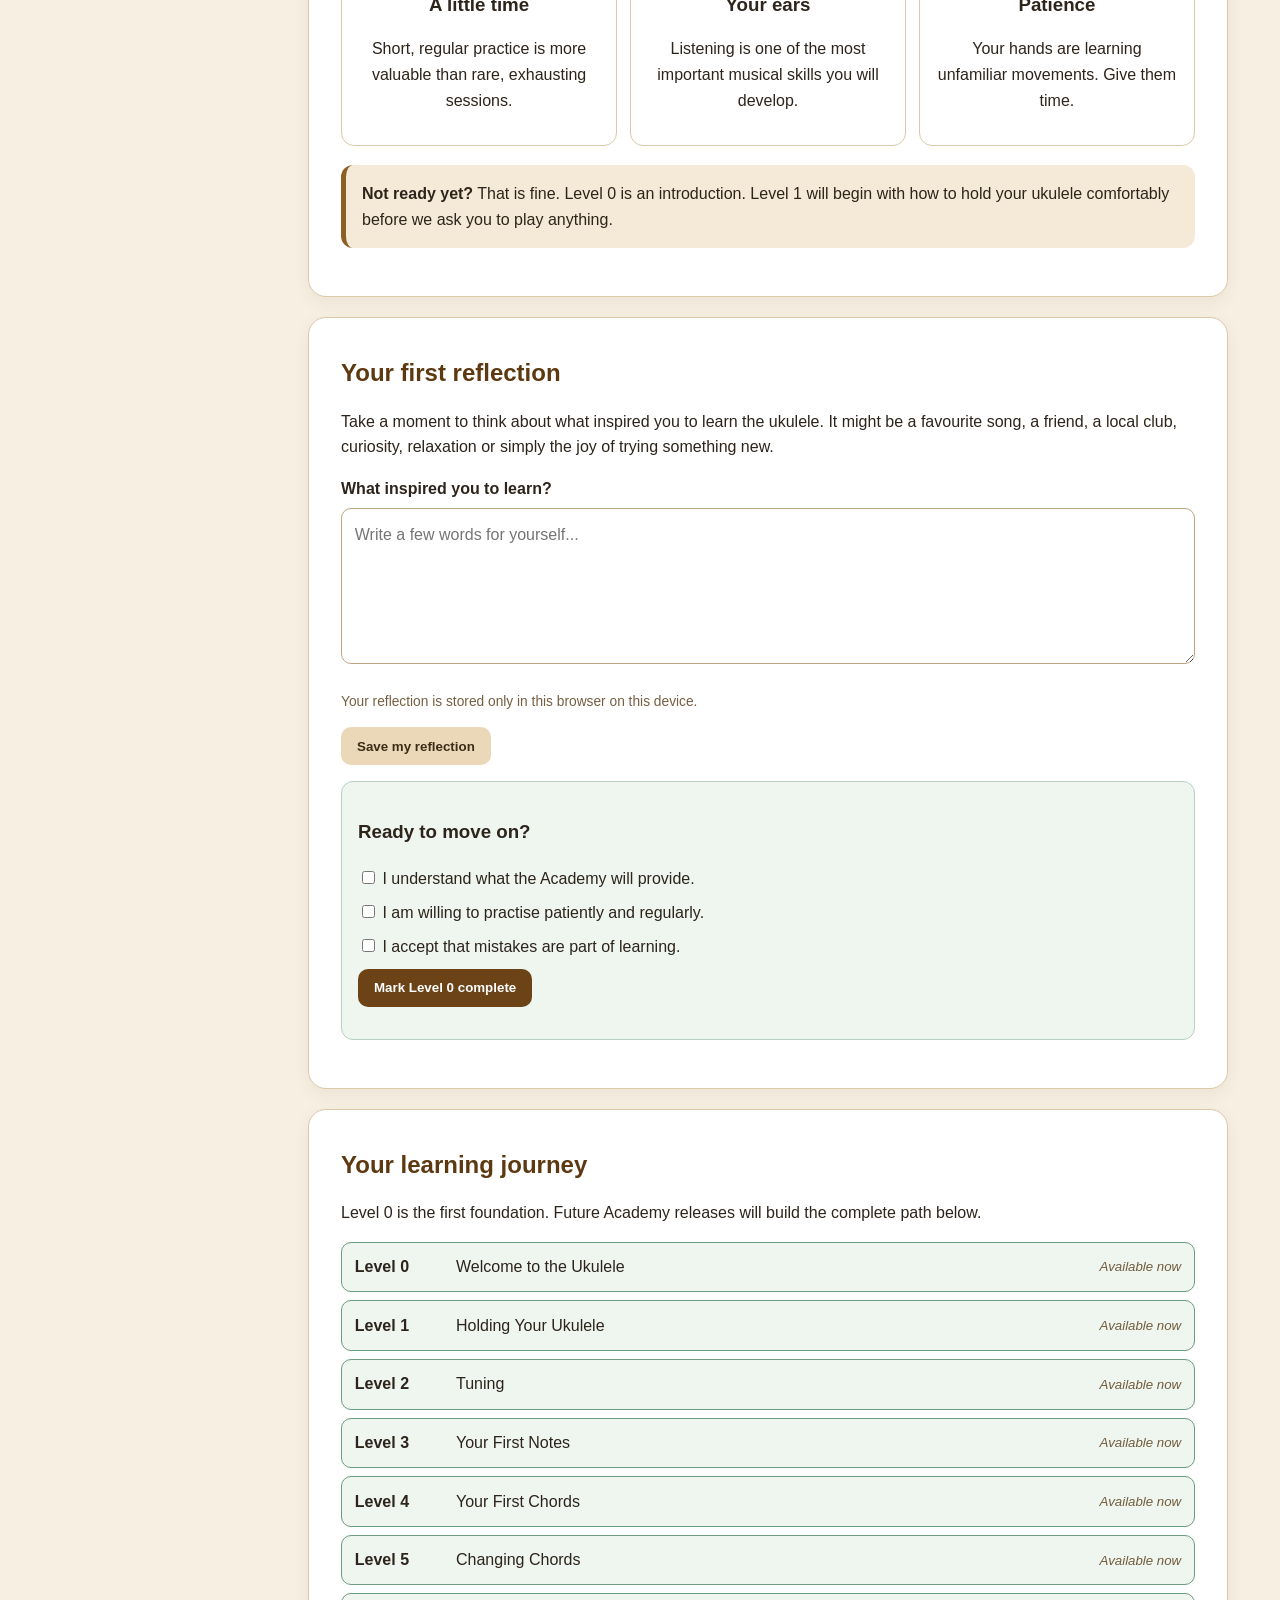
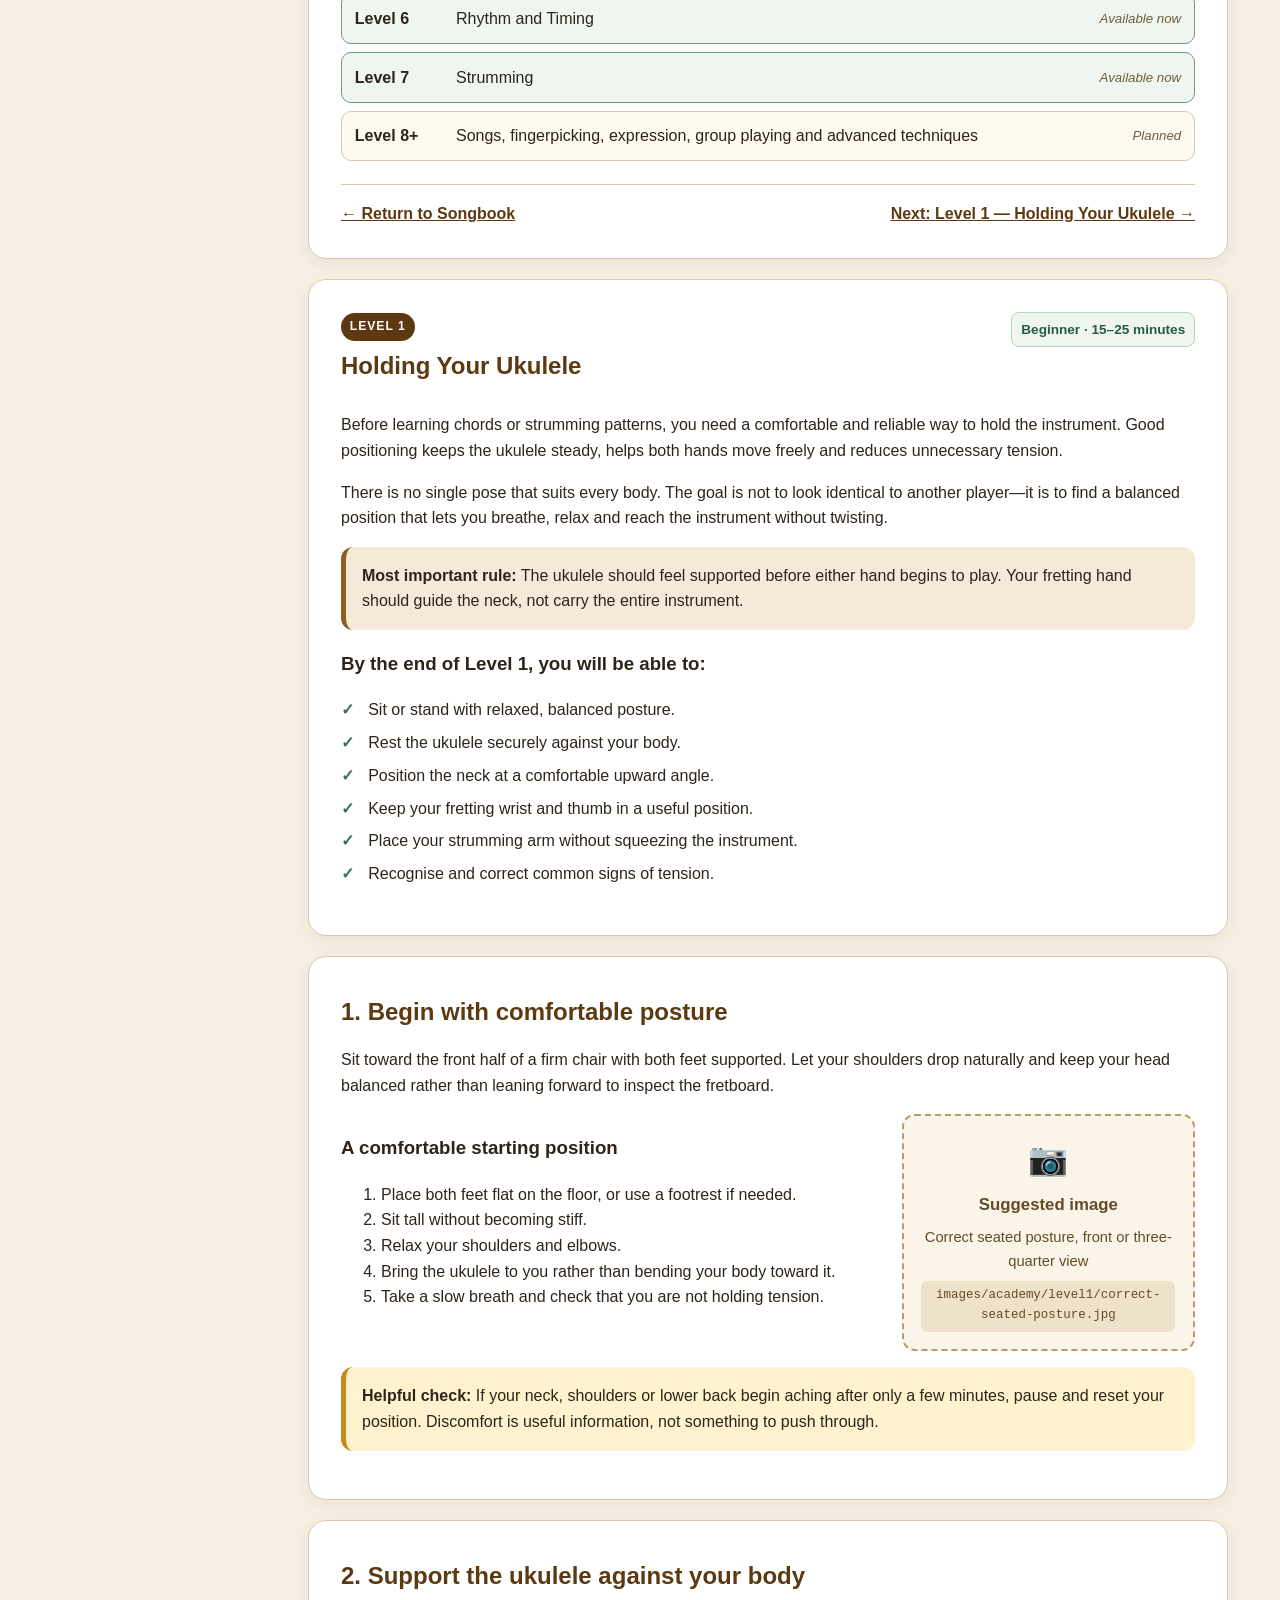
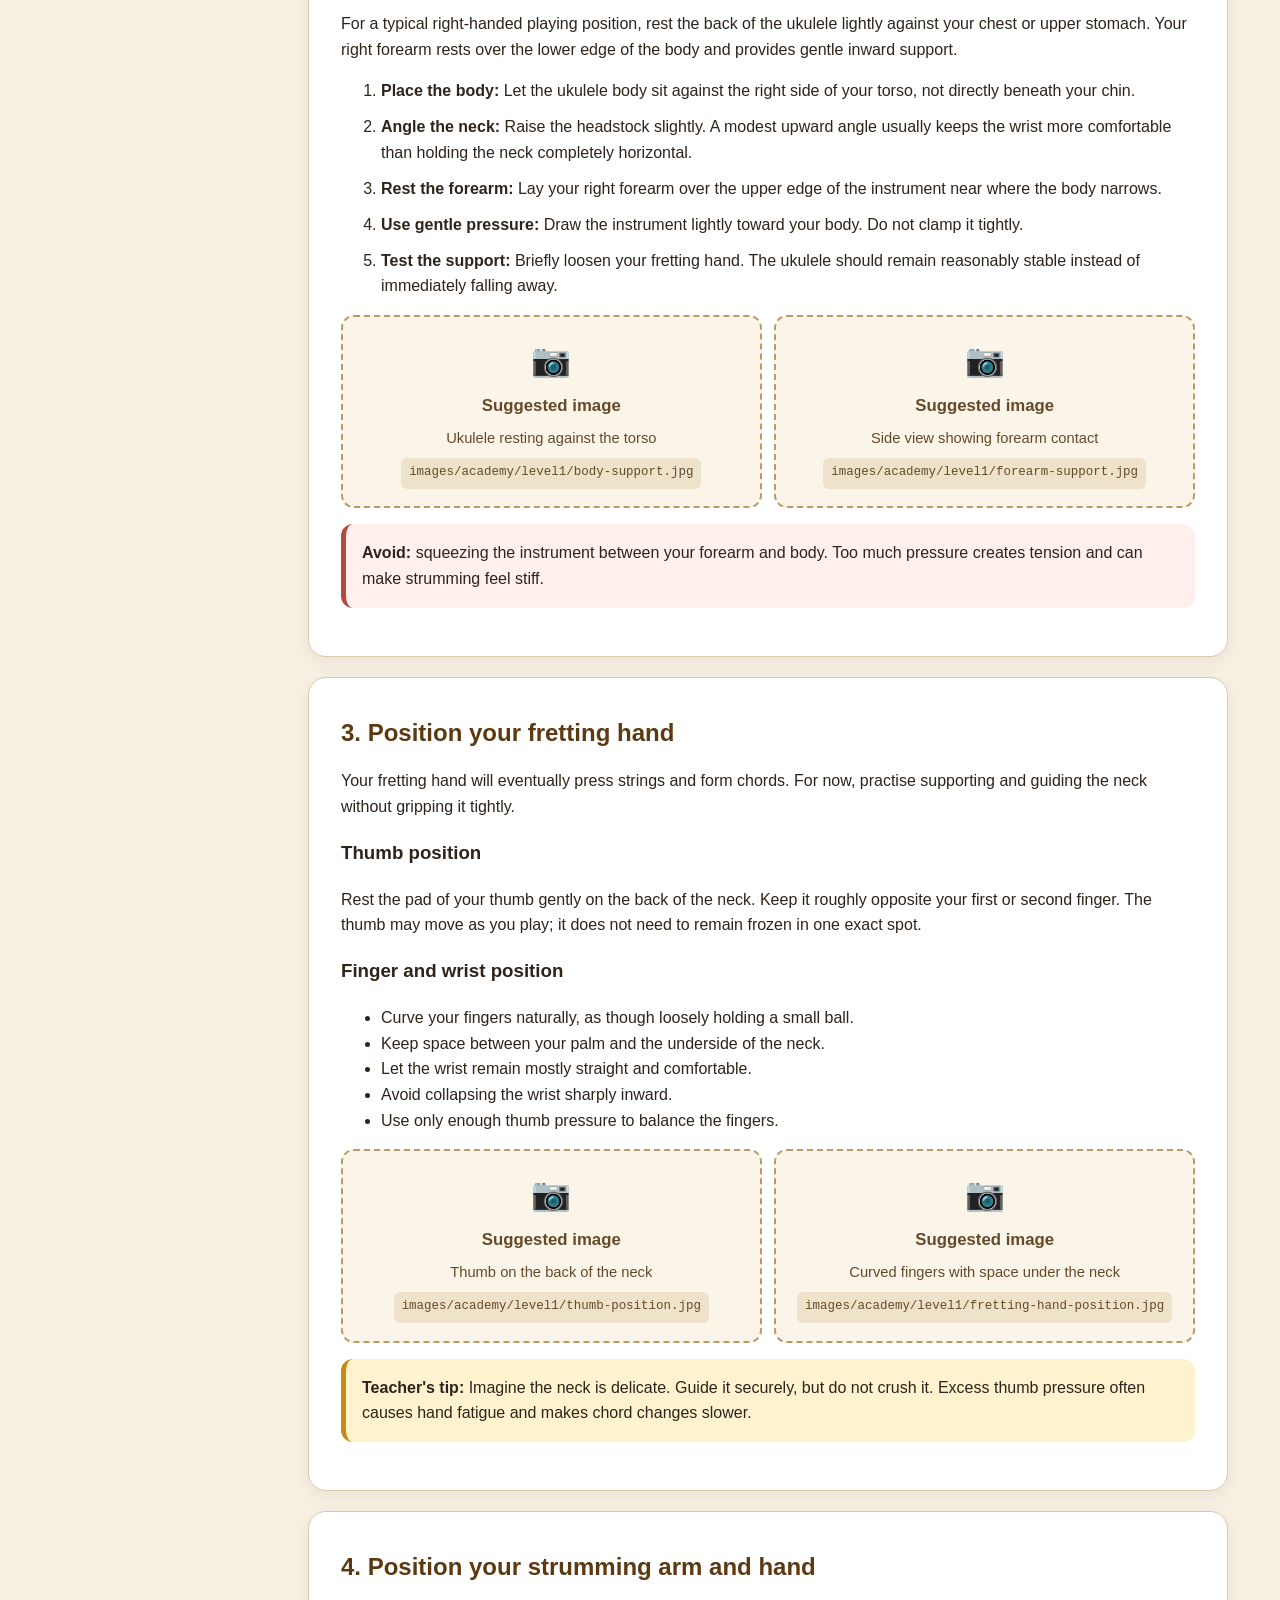
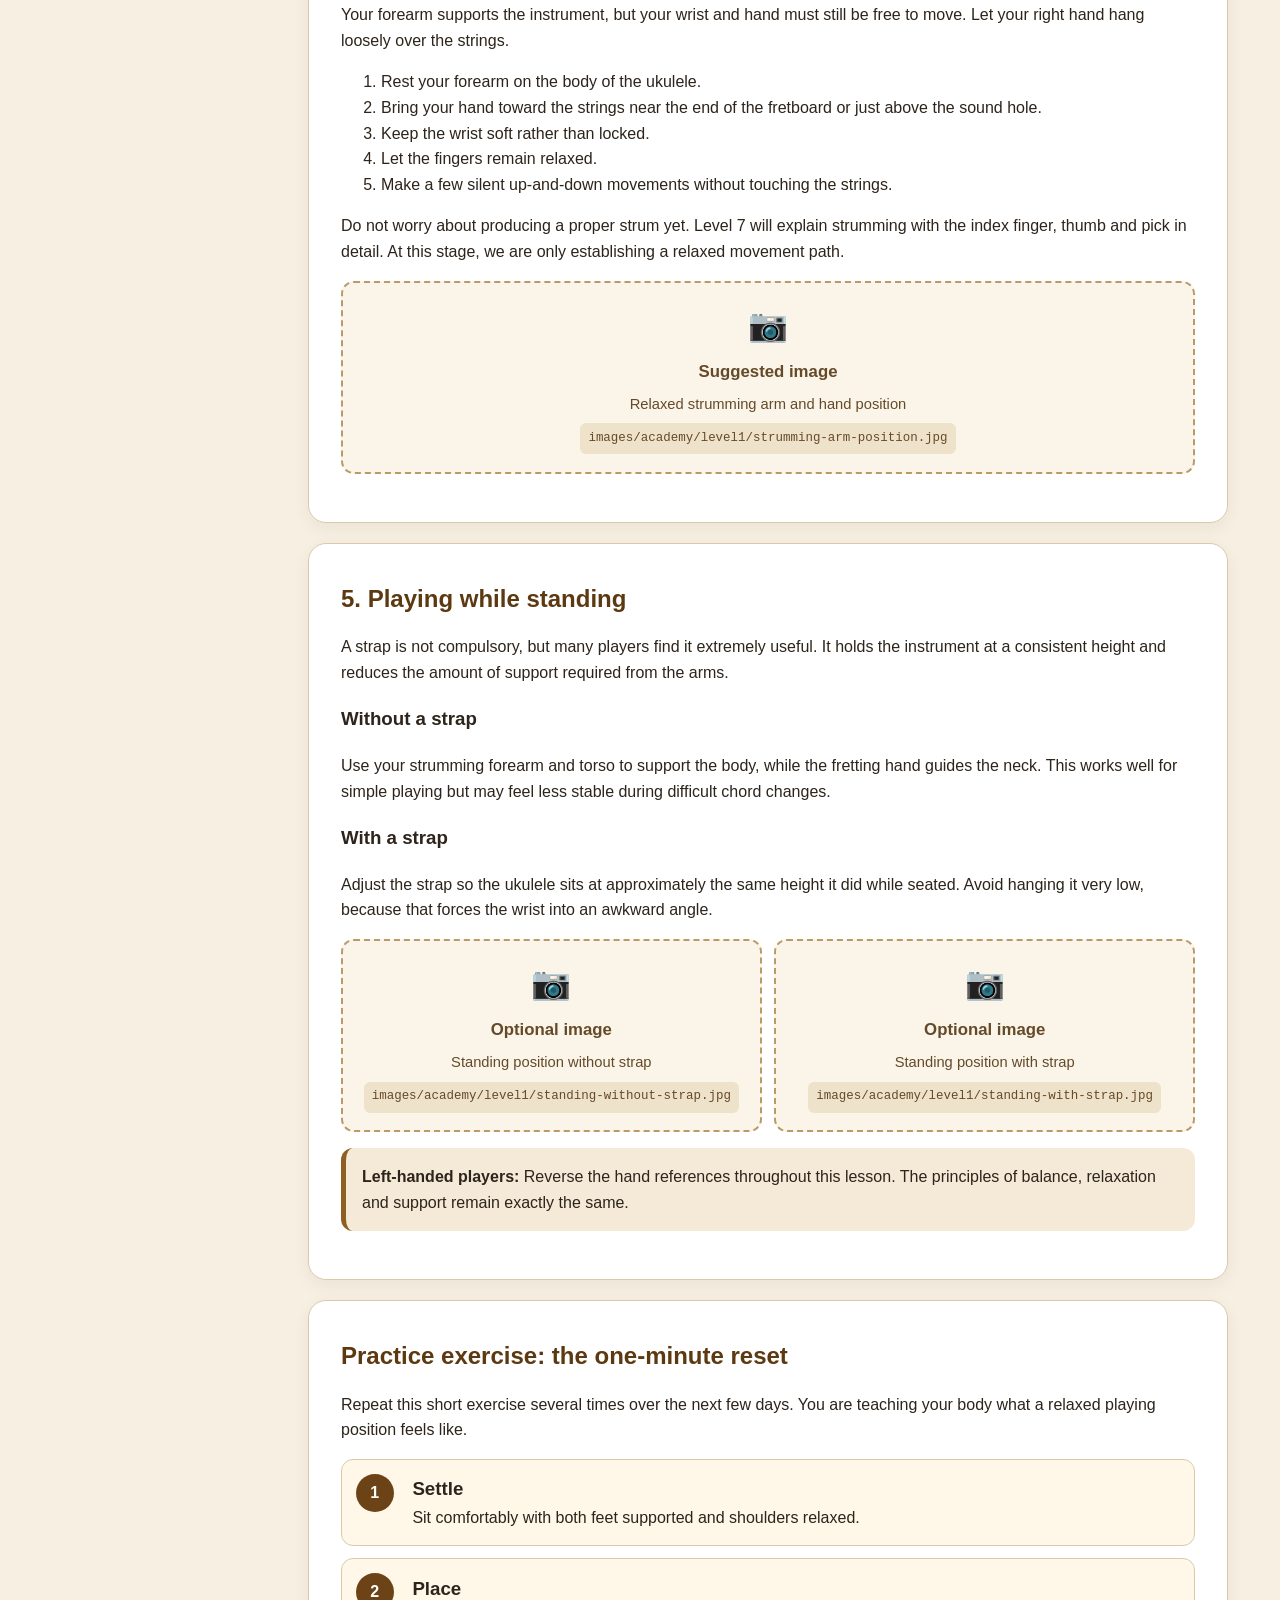
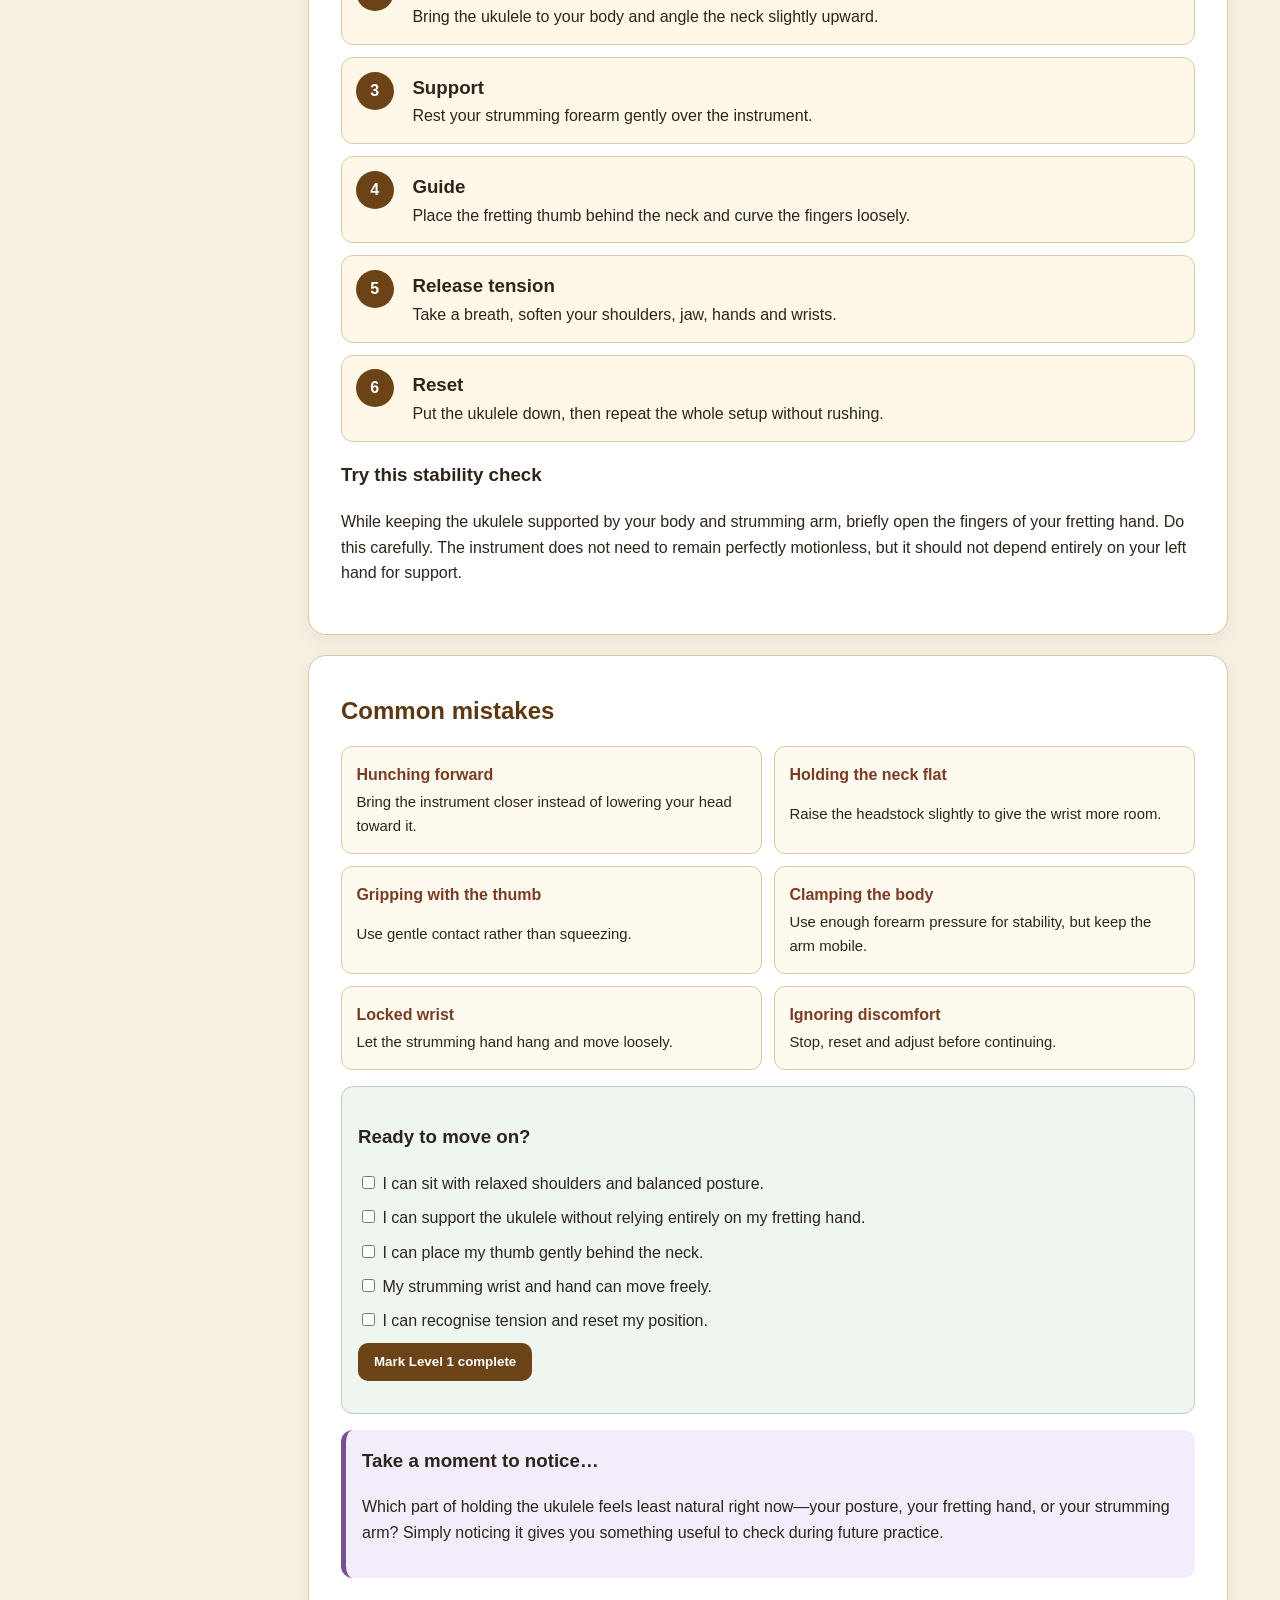
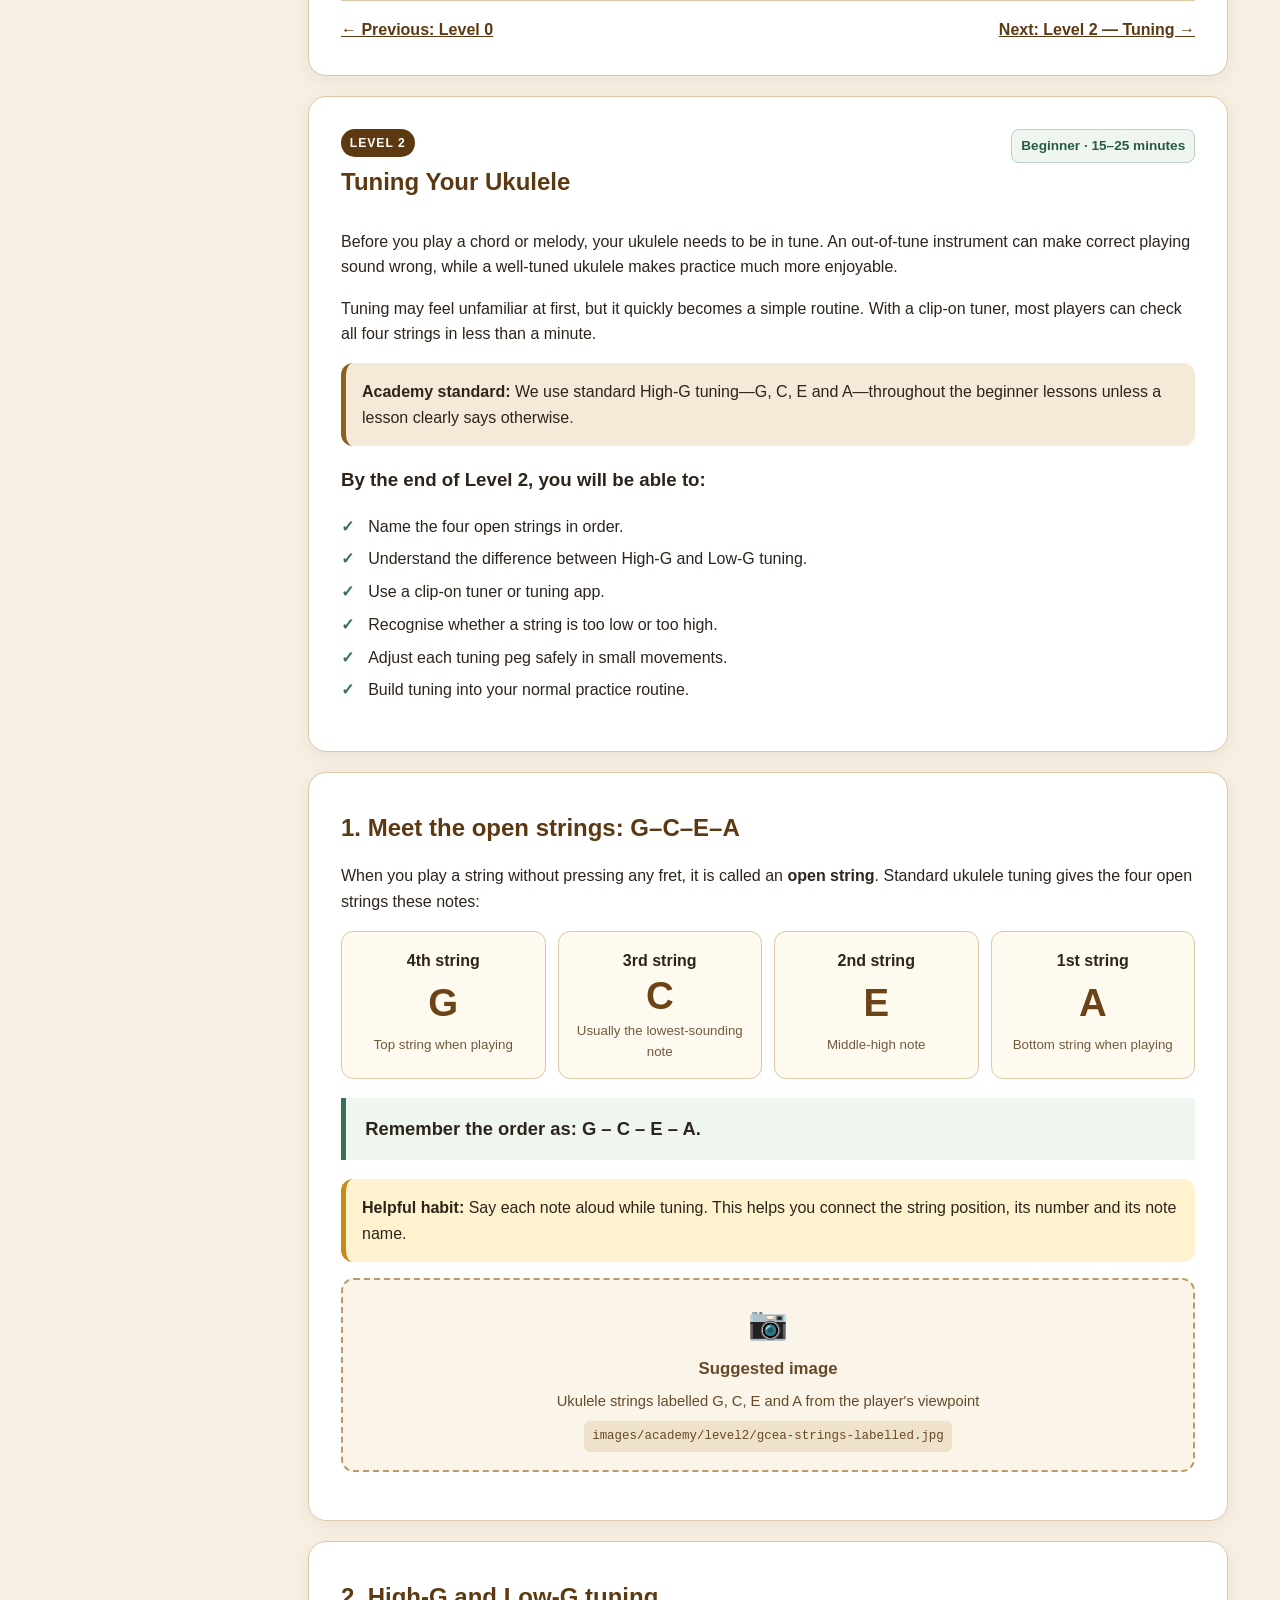
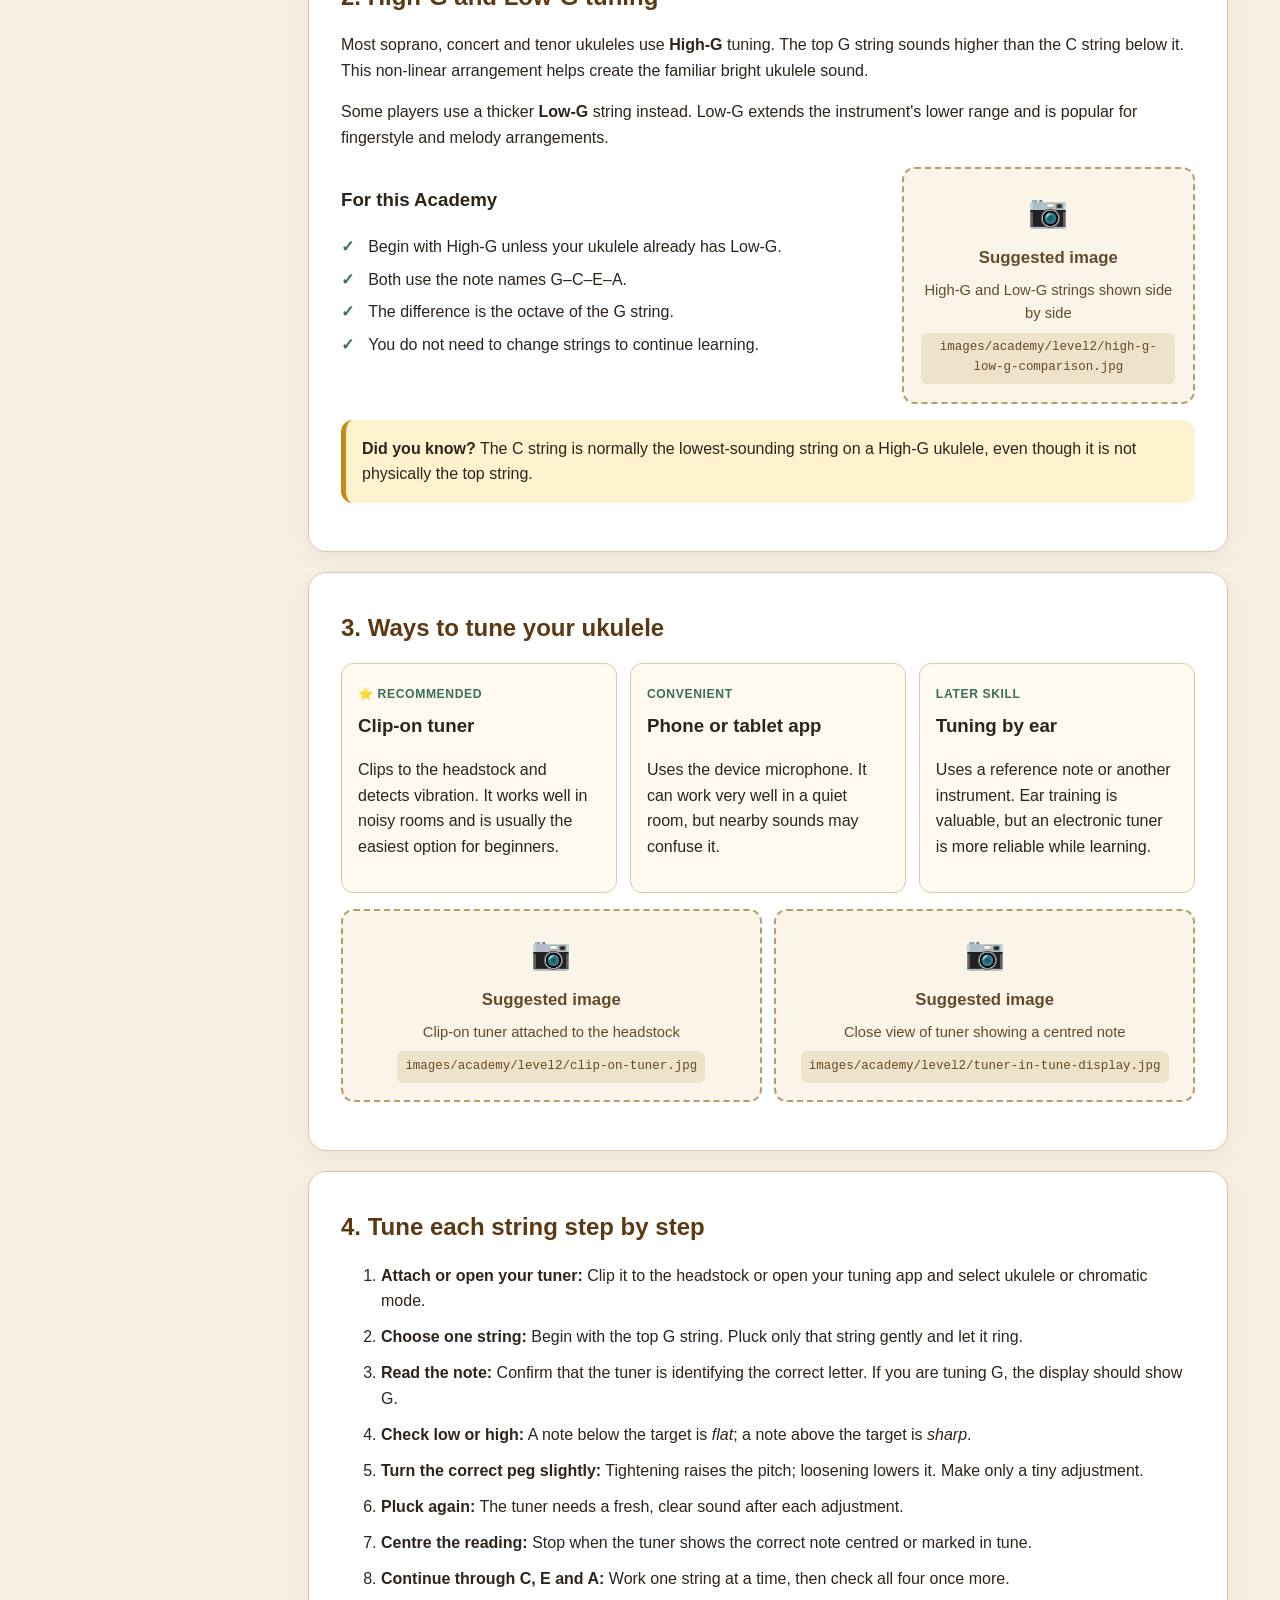
==== commit 1def6d53: "added more to the Academy" ====
--- a/academy.html
+++ b/academy.html
@@ -3,13 +3,13 @@
 <head>
   <meta charset="utf-8">
   <meta name="viewport" content="width=device-width, initial-scale=1">
-  <title>Ukulele Academy v1.5 — Ukulele Songbook v6.5.6.1</title>
+  <title>Ukulele Academy v1.6 — Ukulele Songbook v6.5.8</title>
   <link rel="stylesheet" href="css/academy.css">
 </head>
 <body>
 <header class="academy-header">
   <div>
-    <p class="eyebrow">Ukulele Songbook v6.5.6.1</p>
+    <p class="eyebrow">Ukulele Songbook v6.5.8</p>
     <h1>🎓 Ukulele Academy</h1>
     <p>Friendly, structured tuition from your very first encounter with a ukulele through to confident, advanced playing.</p>
   </div>
@@ -22,8 +22,8 @@
 <main class="academy-layout">
   <aside class="academy-nav" aria-label="Academy navigation">
     <div class="academy-card compact">
-      <strong>Academy v1.5</strong>
-      <span>Levels 0–5 available</span>
+      <strong>Academy v1.6</strong>
+      <span>Levels 0–7 available</span>
     </div>
 
     <a class="songbook-nav-link" href="index.html">← Back to Songbook</a>
@@ -128,6 +128,35 @@
         <a href="#change-routine">Step-by-step routine</a>
         <a href="#level5-practice">Practice exercises</a>
         <a href="#level5-ready">Ready to move on?</a>
+      </div>
+    </div>
+    <div class="nav-group" data-nav-group="level6">
+      <button class="nav-group-toggle" type="button" aria-expanded="false">
+        <span>Level 6 — Rhythm and Timing</span><span class="toggle-icon" aria-hidden="true">▸</span>
+      </button>
+      <div class="nav-group-links">
+        <a href="#level-6">Level overview</a>
+        <a href="#beat-and-pulse">Beat and pulse</a>
+        <a href="#counting-bars">Counting 1–2–3–4</a>
+        <a href="#down-upbeats">Downbeats and upbeats</a>
+        <a href="#rhythm-routine">Rhythm routine</a>
+        <a href="#level6-practice">Practice exercises</a>
+        <a href="#level6-ready">Ready to move on?</a>
+      </div>
+    </div>
+    <div class="nav-group" data-nav-group="level7">
+      <button class="nav-group-toggle" type="button" aria-expanded="false">
+        <span>Level 7 — Strumming</span><span class="toggle-icon" aria-hidden="true">▸</span>
+      </button>
+      <div class="nav-group-links">
+        <a href="#level-7">Level overview</a>
+        <a href="#strum-with-thumb">Strumming with the thumb</a>
+        <a href="#strum-with-index">Index-finger technique</a>
+        <a href="#strum-with-pick">Using a pick</a>
+        <a href="#up-strums">Learning up-strums</a>
+        <a href="#first-patterns">First strumming patterns</a>
+        <a href="#level7-practice">Practice exercises</a>
+        <a href="#level7-ready">Ready to move on?</a>
       </div>
     </div>
   </aside>
@@ -302,9 +331,9 @@
         <div class="current"><strong>Level 2</strong><span>Tuning</span><em>Available now</em></div>
         <div class="current"><strong>Level 3</strong><span>Your First Notes</span><em>Available now</em></div>
         <div class="current"><strong>Level 4</strong><span>Your First Chords</span><em>Available now</em></div>
-        <div><strong>Level 5</strong><span>Changing Chords</span><em>Planned</em></div>
-        <div><strong>Level 6</strong><span>Rhythm and Timing</span><em>Planned</em></div>
-        <div><strong>Level 7</strong><span>Strumming</span><em>Planned</em></div>
+        <div class="current"><strong>Level 5</strong><span>Changing Chords</span><em>Available now</em></div>
+        <div class="current"><strong>Level 6</strong><span>Rhythm and Timing</span><em>Available now</em></div>
+        <div class="current"><strong>Level 7</strong><span>Strumming</span><em>Available now</em></div>
         <div><strong>Level 8+</strong><span>Songs, fingerpicking, expression, group playing and advanced techniques</span><em>Planned</em></div>
       </div>
       <div class="lesson-navigation">
@@ -851,11 +880,53 @@
 
     <section class="lesson-card" id="level5-ready"><h2>Ready to move on?</h2><div class="ready-box"><label><input type="checkbox" id="l5Low"> I keep my fingers close to the fretboard.</label><label><input type="checkbox" id="l5Anchor"> I can use the Am–F anchor finger.</label><label><input type="checkbox" id="l5Prepare"> I prepare the next shape before changing.</label><label><input type="checkbox" id="l5Pulse"> I can change chords without losing a slow pulse.</label><label><input type="checkbox" id="l5Relax"> My hand and wrist remain relaxed.</label><button class="primary-button" id="completeLevelFive" type="button">Mark Level 5 complete</button><p id="levelFiveCompletionStatus" class="completion-status" aria-live="polite"></p></div><div class="reflection-box"><h3>Take a moment to notice…</h3><p>Which chord pair now feels smaller and easier than it did before? That reduction in movement is the beginning of muscle memory.</p></div><div class="lesson-navigation"><a href="#level-4">← Previous: Level 4</a><span>Next: Level 6 — Rhythm and Timing</span></div></section>
 
+    <section class="lesson-card" id="level-6">
+      <div class="lesson-heading"><div><span class="level-badge">Level 6</span><h2>Rhythm and Timing</h2></div><span class="lesson-time">Finding the pulse</span></div>
+      <p>You can know every chord in a song and still lose the music if the beat stops. Rhythm is the steady framework that keeps players together and makes a song feel secure.</p>
+      <h3>By the end of Level 6, you will be able to:</h3>
+      <ul class="check-list"><li>Explain the difference between the beat and the rhythm played over it.</li><li>Count a four-beat bar aloud.</li><li>Clap, tap or strum evenly with a metronome.</li><li>Recognise downbeats and the “&” between beats.</li><li>Keep counting while changing between simple chords.</li></ul>
+      <div class="callout"><strong>Rhythm before speed:</strong> A simple chord played in time sounds musical. A difficult chord played at the wrong time does not.</div>
+    </section>
+
+    <section class="lesson-card" id="beat-and-pulse"><h2>1. Feel the beat</h2><p>The <strong>beat</strong> is the steady pulse underneath the music—like footsteps, a clock or a relaxed heartbeat. The rhythm is the pattern of sounds and silences placed on that pulse.</p><ol class="numbered-steps"><li>Start the metronome at 60 BPM.</li><li>Listen for four clicks without playing.</li><li>Tap one foot gently on every click.</li><li>Add a hand clap without changing the foot pulse.</li><li>Say “one, two, three, four” evenly.</li></ol><div class="tip"><strong>Do not chase the click.</strong> Try to land with it. When your clap and the click seem to become one sound, your timing is settling.</div></section>
+
+    <section class="lesson-card" id="counting-bars"><h2>2. Count a four-beat bar</h2><p>Most beginner songs use groups of four beats. Each group is called a <strong>bar</strong> or <strong>measure</strong>.</p><div class="rhythm-count-grid"><span><b>1</b><small>strongest beat</small></span><span><b>2</b><small>steady beat</small></span><span><b>3</b><small>secondary beat</small></span><span><b>4</b><small>leads back to 1</small></span></div><p>Keep the numbers equally spaced. Beat 1 is usually accented slightly, but it should not be shouted or struck harshly.</p><blockquote>ONE, two, three, four · ONE, two, three, four</blockquote></section>
+
+    <section class="lesson-card" id="down-upbeats"><h2>3. Meet the “&” between the beats</h2><p>Each beat can be divided into two equal parts. Count them as:</p><div class="rhythm-eighth-count">1 <em>&amp;</em> 2 <em>&amp;</em> 3 <em>&amp;</em> 4 <em>&amp;</em></div><p>The numbers are the main beats. The “&” counts sit exactly halfway between them. Later, down-strums will often land on the numbers and up-strums on the “&” counts.</p><div class="mistake-grid"><article><strong>Rushing the “&”</strong><span>Keep it exactly halfway between the numbers.</span></article><article><strong>Holding your breath</strong><span>Breathe normally and keep the shoulders loose.</span></article><article><strong>Counting only when it is easy</strong><span>Keep counting through chord changes and mistakes.</span></article><article><strong>Making beat 1 too loud</strong><span>Use a gentle accent, not a heavy strike.</span></article></div></section>
+
+    <section class="lesson-card" id="rhythm-routine"><h2>4. A five-minute rhythm routine</h2><ol class="numbered-steps"><li>One minute: listen and tap your foot.</li><li>One minute: clap on every click while counting 1–2–3–4.</li><li>One minute: mute the strings lightly and make a down-strum on every click.</li><li>One minute: hold C and down-strum on every click.</li><li>One minute: play C for four beats and Am for four beats without stopping the count.</li></ol><div class="callout"><strong>Your count is the safety rail.</strong> When a chord change goes wrong, keep counting and rejoin on the next beat rather than stopping the entire exercise.</div></section>
+
+    <section class="lesson-card" id="level6-practice"><h2>5. Put rhythm into practice</h2><p>These exercises open Practice Mode at 60 BPM. The main content window now displays the instructions, progression and any chord diagrams needed for the exercise.</p><div class="academy-exercise-grid"><article><span class="level-badge">🥉 L6-001</span><h3>Find the steady beat</h3><p>Clap or tap on every click while counting four even beats.</p><a class="primary-button" href="index.html?academyExercise=L6-001#practiceMode">🎵 Open Practice Mode</a></article><article><span class="level-badge">🥈 L6-002</span><h3>Down-strum C</h3><p>Play one relaxed down-strum on each beat. The C diagram remains visible.</p><a class="primary-button" href="index.html?academyExercise=L6-002#practiceMode">🎵 Open Practice Mode</a></article><article><span class="level-badge">🥇 L6-003</span><h3>C and Am by the bar</h3><p>Four beats of C, then four beats of Am, without losing the pulse.</p><a class="primary-button" href="index.html?academyExercise=L6-003#practiceMode">🎵 Open Practice Mode</a></article></div></section>
+
+    <section class="lesson-card" id="level6-ready"><h2>Ready to move on?</h2><div class="ready-box"><label><input type="checkbox" id="l6Pulse"> I can tap or clap evenly with a 60 BPM click.</label><label><input type="checkbox" id="l6Count"> I can count repeated bars of 1–2–3–4.</label><label><input type="checkbox" id="l6And"> I understand where the “&” falls between beats.</label><label><input type="checkbox" id="l6Strum"> I can down-strum C on every click.</label><label><input type="checkbox" id="l6Change"> I can play C and Am for one bar each without stopping the count.</label><button class="primary-button" id="completeLevelSix" type="button">Mark Level 6 complete</button><p id="levelSixCompletionStatus" class="completion-status" aria-live="polite"></p></div><div class="reflection-box"><h3>Take a moment to notice…</h3><p>Did the metronome begin to feel less like something you were following and more like something you were playing with? That is the beginning of dependable timing.</p></div><div class="lesson-navigation"><a href="#level-5">← Previous: Level 5</a><a href="#level-7">Next: Level 7 — Strumming →</a></div></section>
+
+    <section class="lesson-card" id="level-7">
+      <div class="lesson-heading"><div><span class="level-badge">Level 7</span><h2>Strumming</h2></div><span class="lesson-time">Creating movement and feel</span></div>
+      <p>You already know how to hold chords and keep a steady pulse. Now you will turn that pulse into a smooth strumming motion.</p>
+      <h3>By the end of Level 7, you will be able to:</h3>
+      <ul class="check-list"><li>Strum comfortably with your thumb, index finger or a pick.</li><li>Produce relaxed, even down-strums and up-strums.</li><li>Avoid catching or hooking the strings during an up-strum.</li><li>Follow simple down-and-up strumming patterns.</li><li>Practise a complete beginner pattern with the live Academy tracker.</li></ul>
+      <div class="callout"><strong>Relaxation creates tone.</strong> A loose wrist and small movement usually sound better than a stiff arm and heavy attack.</div>
+    </section>
+
+    <section class="lesson-card" id="strum-with-thumb"><h2>1. Strumming with your thumb</h2><p>The thumb is often the easiest way to produce a warm, gentle sound.</p><ol class="numbered-steps"><li>Rest the forearm lightly on the upper edge of the ukulele.</li><li>Let the hand hang loosely over the sound hole or where the neck meets the body.</li><li>Use the soft outer edge of the thumb for a down-strum.</li><li>Brush through all four strings rather than pushing hard into them.</li><li>Keep the movement small and let the wrist remain flexible.</li></ol><div class="tip"><strong>Best for:</strong> quiet practice, gentle songs and learners who find the index-finger nail too bright at first.</div></section>
+
+    <section class="lesson-card" id="strum-with-index"><h2>2. Strumming with your index finger</h2><p>This is the most common all-purpose ukulele technique—and one many beginners find awkward at first.</p><h3>Down-strum</h3><ol class="numbered-steps"><li>Relax the hand as though you are loosely holding a small object.</li><li>Let the index finger extend slightly farther than the others.</li><li>Brush downward with the outside edge of the fingernail.</li><li>Move mainly from the wrist, not by swinging the entire forearm.</li></ol><h3>Up-strum</h3><ol class="numbered-steps"><li>Turn the wrist back upward along the same path.</li><li>Brush with the soft pad or inner edge of the index finger.</li><li>Touch the strings lightly—an up-strum does not need to be as loud as a down-strum.</li><li>Do not curl the fingertip underneath the strings.</li></ol><div class="callout"><strong>The beginner breakthrough:</strong> Think “brush past the strings,” not “pull through them.” Hooking the strings is usually caused by too much finger curl or too much depth.</div></section>
+
+    <section class="lesson-card" id="strum-with-pick"><h2>3. Strumming with a pick</h2><p>A felt ukulele pick gives a soft tone. A thin guitar pick gives a brighter, sharper sound.</p><ol class="numbered-steps"><li>Hold the pick between the thumb and side of the index finger.</li><li>Leave only a small tip exposed.</li><li>Keep the grip secure but not tight.</li><li>Angle the pick slightly so it glides across the strings.</li><li>Use the same relaxed wrist motion as finger strumming.</li></ol><div class="mistake-grid"><article><strong>Too much pick exposed</strong><span>The pick catches and twists. Hold it closer to the tip.</span></article><article><strong>Rigid grip</strong><span>The sound becomes harsh and the wrist tires quickly.</span></article><article><strong>Driving straight into strings</strong><span>Use a slight angle so the pick brushes across them.</span></article><article><strong>Large arm movement</strong><span>Keep the motion compact and wrist-led.</span></article></div></section>
+
+    <section class="lesson-card" id="up-strums"><h2>4. Learning the up-strum</h2><p>Up-strums often feel unnatural because the finger travels against the direction beginners first learn. Build the motion slowly.</p><ol class="numbered-steps"><li>Mute the strings lightly with the fretting hand.</li><li>Practise a down-and-up brushing motion without worrying about chords.</li><li>Make the up-strum lighter than the down-strum.</li><li>Use only the top two or three strings at first if that feels easier.</li><li>Gradually include all four strings while keeping the wrist loose.</li></ol><blockquote>Down on the numbers, up on the “&”: 1 &amp; 2 &amp; 3 &amp; 4 &amp;</blockquote><div class="tip"><strong>It is normal for up-strums to sound quieter.</strong> Their role is often to add movement between the stronger downbeats.</div></section>
+
+    <section class="lesson-card" id="first-patterns"><h2>5. Your first strumming patterns</h2><p>Use <strong>D</strong> for down-strum, <strong>U</strong> for up-strum and <strong>–</strong> for a counted space where the hand keeps moving but does not strike the strings.</p><div class="rhythm-count-grid"><span><b>1</b><small>D</small></span><span><b>&amp;</b><small>U</small></span><span><b>2</b><small>D</small></span><span><b>&amp;</b><small>U</small></span></div><h3>Pattern A — Even eighth notes</h3><div class="rhythm-eighth-count">D U D U D U D U</div><p>Keep the hand moving evenly down and up. This develops coordination.</p><h3>Pattern B — First song pattern</h3><div class="rhythm-eighth-count">D – D U – U D U</div><p>The hand still moves through every count, even when you do not touch the strings.</p></section>
+
+    <section class="lesson-card" id="level7-practice"><h2>6. Put strumming into practice</h2><p>The live tracker highlights the exact strum to play. It automatically follows any metronome tempo you choose.</p><div class="academy-exercise-grid"><article><span class="level-badge">🥉 L7-001</span><h3>Down-strums only</h3><p>Hold C and play one relaxed down-strum on beats 1, 2, 3 and 4.</p><a class="primary-button" href="index.html?academyExercise=L7-001#practiceMode">🎵 Open Practice Mode</a></article><article><span class="level-badge">🥈 L7-002</span><h3>Even down-up motion</h3><p>Hold C and follow D U D U D U D U across one bar.</p><a class="primary-button" href="index.html?academyExercise=L7-002#practiceMode">🎵 Open Practice Mode</a></article><article><span class="level-badge">🥇 L7-003</span><h3>First song pattern</h3><p>Practise D – D U – U D U. Keep the hand moving through the silent spaces.</p><a class="primary-button" href="index.html?academyExercise=L7-003#practiceMode">🎵 Open Practice Mode</a></article></div></section>
+
+    <section class="lesson-card" id="level7-ready"><h2>Ready to move on?</h2><div class="ready-box"><label><input type="checkbox" id="l7Down"> I can produce relaxed, even down-strums.</label><label><input type="checkbox" id="l7Up"> I can brush upward without hooking the strings.</label><label><input type="checkbox" id="l7Choice"> I understand how thumb, index-finger and pick strumming differ.</label><label><input type="checkbox" id="l7Even"> I can play D U D U evenly with the metronome.</label><label><input type="checkbox" id="l7Pattern"> I can follow D – D U – U D U slowly.</label><button class="primary-button" id="completeLevelSeven" type="button">Mark Level 7 complete</button><p id="levelSevenCompletionStatus" class="completion-status" aria-live="polite"></p></div><div class="reflection-box"><h3>Take a moment to notice…</h3><p>Which strumming method feels most natural today—thumb, index finger or pick? There is no single correct choice. Tone, comfort and the song all matter.</p></div><div class="lesson-navigation"><a href="#level-6">← Previous: Level 6</a><span>Next: Level 8 — Your First Songs</span></div></section>
+
   </section>
 </main>
 
 <footer class="academy-footer">
-  <div><strong>Ukulele Academy v1.4</strong><br>Part of Ukulele Songbook v6.5.6.1 · July 2026</div>
+  <div><strong>Ukulele Academy v1.5</strong><br>Part of Ukulele Songbook v6.5.8 · July 2026</div>
   <a href="index.html">Return to Ukulele Songbook</a>
 </footer>
 <script src="js/academy.js"></script>
--- a/css/academy.css
+++ b/css/academy.css
@@ -42,3 +42,7 @@
 .academy-chord-dot-label{fill:#fff;font:800 16px Arial,Helvetica,sans-serif}
 .academy-chord-string{fill:currentColor;font:700 15px Arial,Helvetica,sans-serif}
 .academy-chord-open{fill:currentColor;font:700 20px Arial,Helvetica,sans-serif}
+
+
+/* Level 6 rhythm lesson */
+.rhythm-count-grid{display:grid;grid-template-columns:repeat(4,1fr);gap:.75rem;margin:1rem 0}.rhythm-count-grid span{display:grid;text-align:center;gap:.25rem;padding:1rem;border:1px solid var(--border);border-radius:12px;background:#fffaf0}.rhythm-count-grid b{font-size:2.2rem;color:#6b4317}.rhythm-count-grid small{color:#715b3e}.rhythm-eighth-count{text-align:center;margin:1rem 0;padding:1.1rem;border-radius:12px;background:#2c2925;color:#fff7df;font:900 clamp(1.4rem,4vw,2.3rem)/1.5 Consolas,monospace;word-spacing:.55rem}.rhythm-eighth-count em{color:#f2c96d;font-style:normal}@media(max-width:600px){.rhythm-count-grid{grid-template-columns:1fr 1fr}}
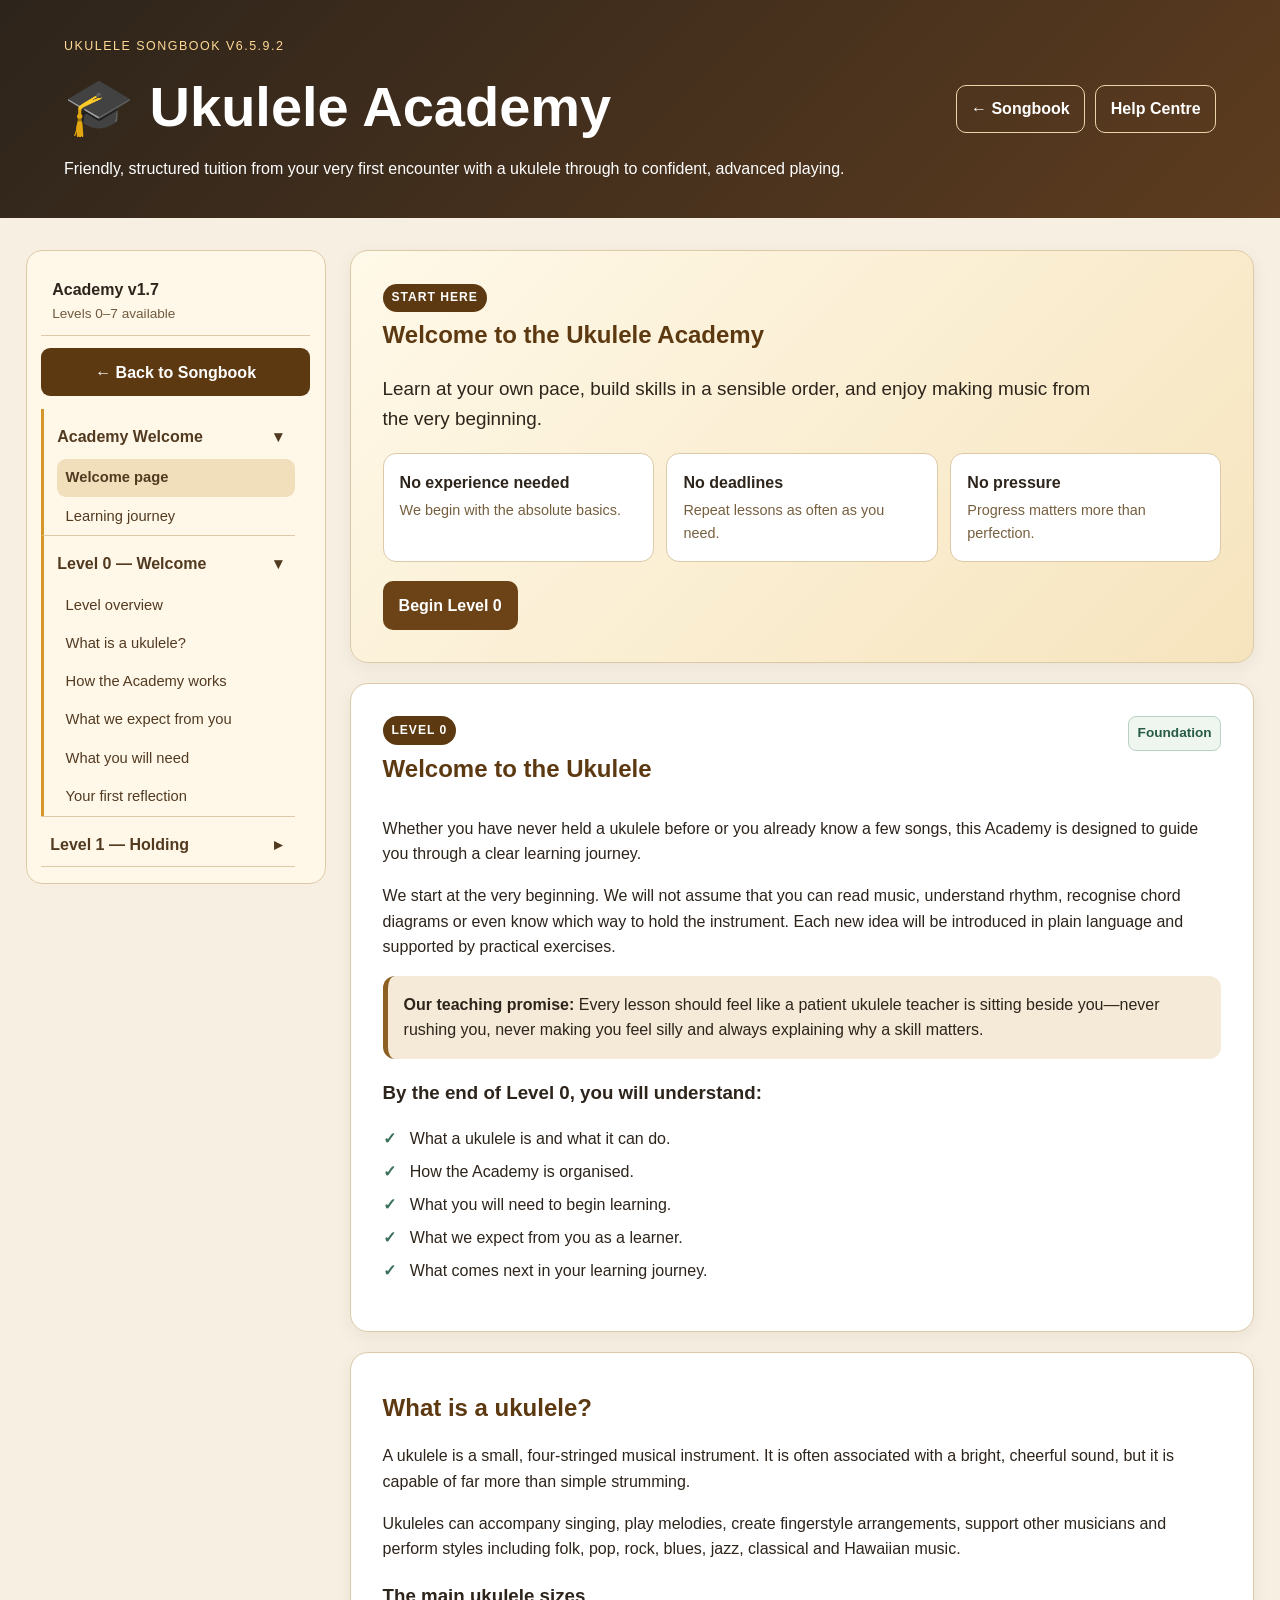
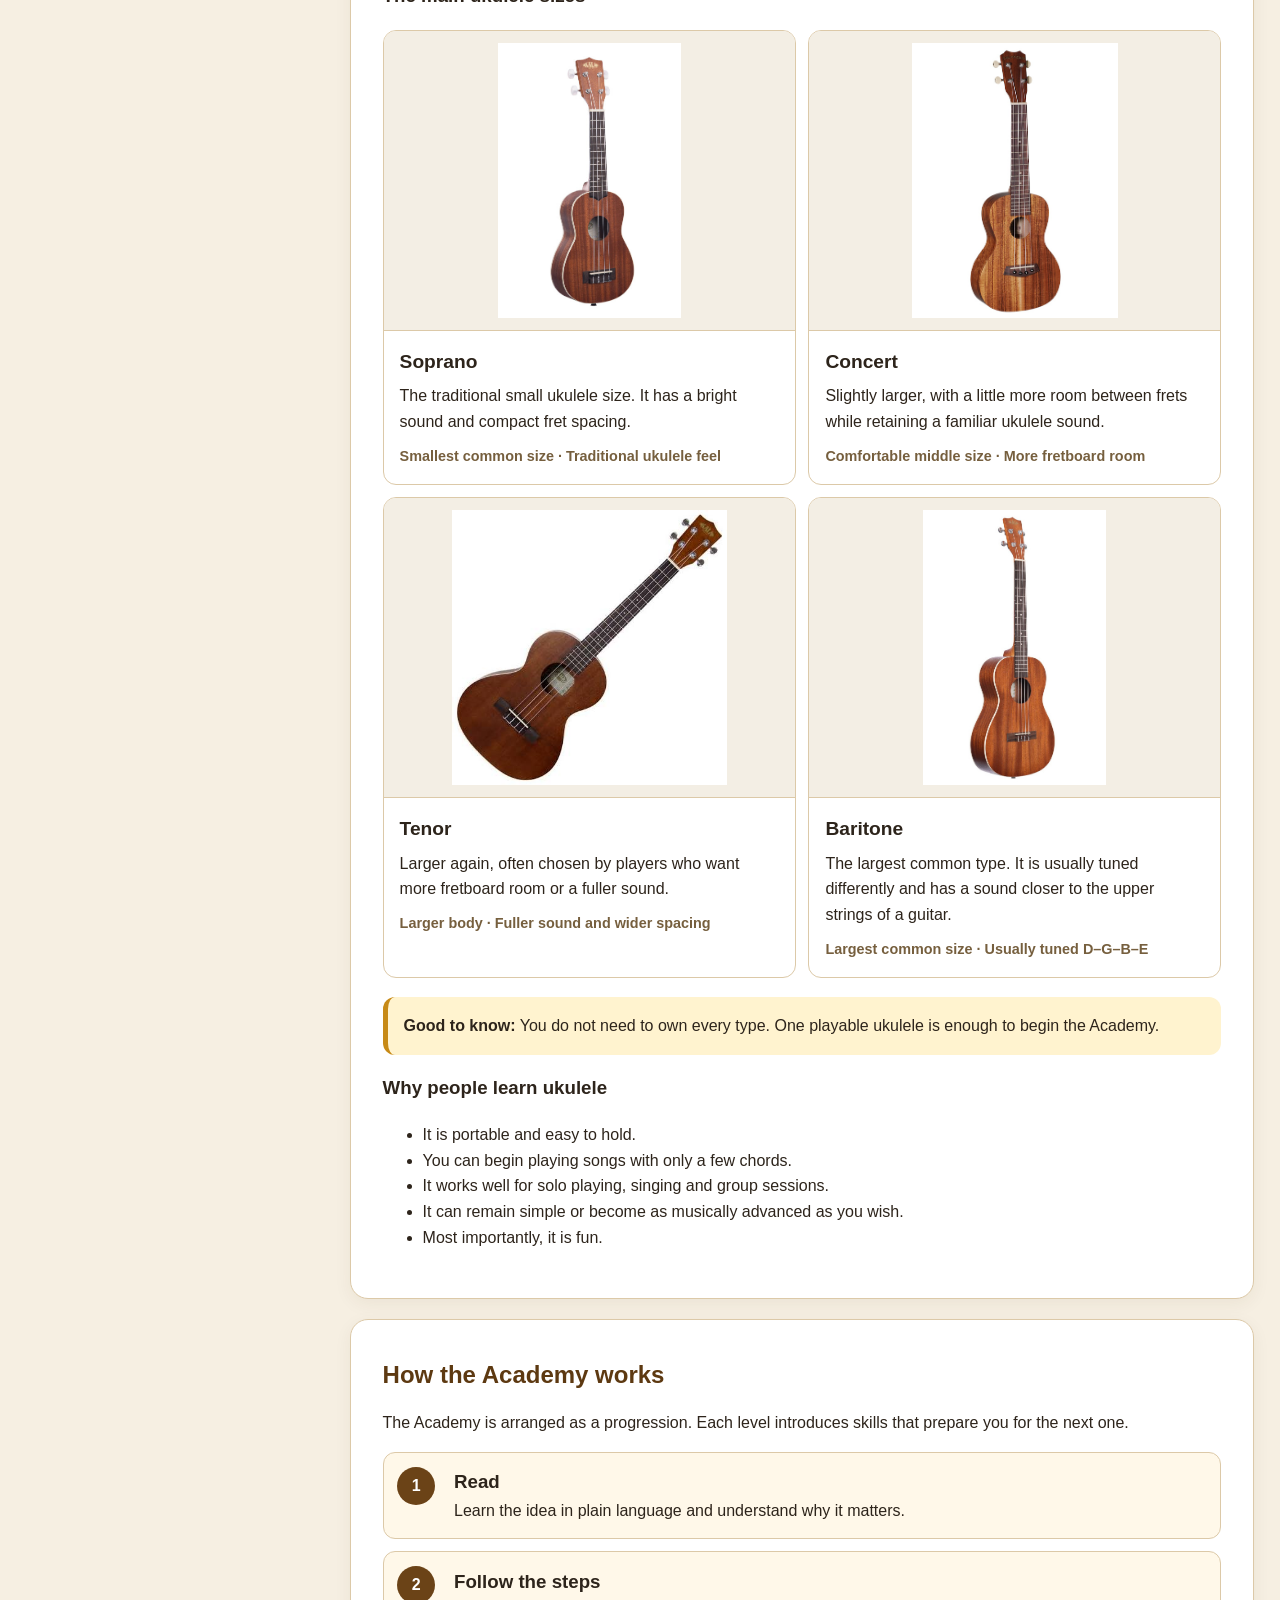
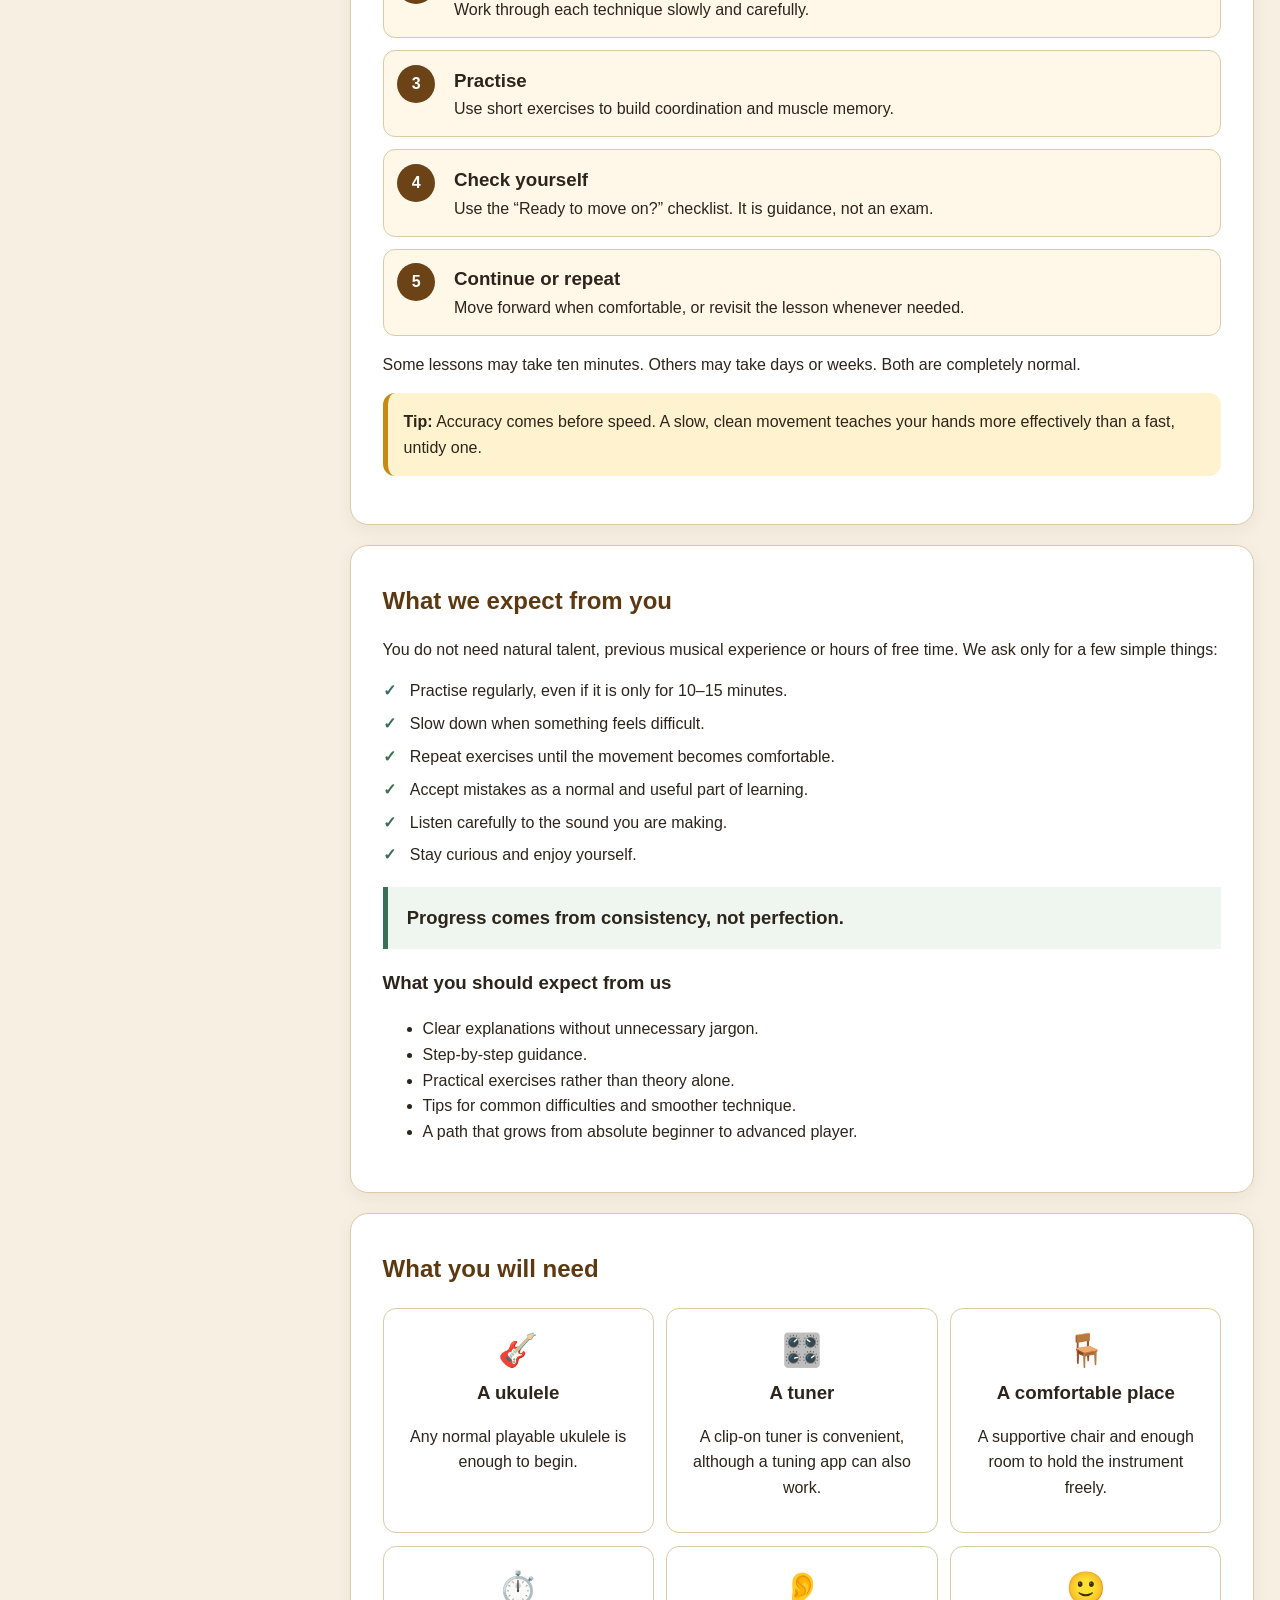
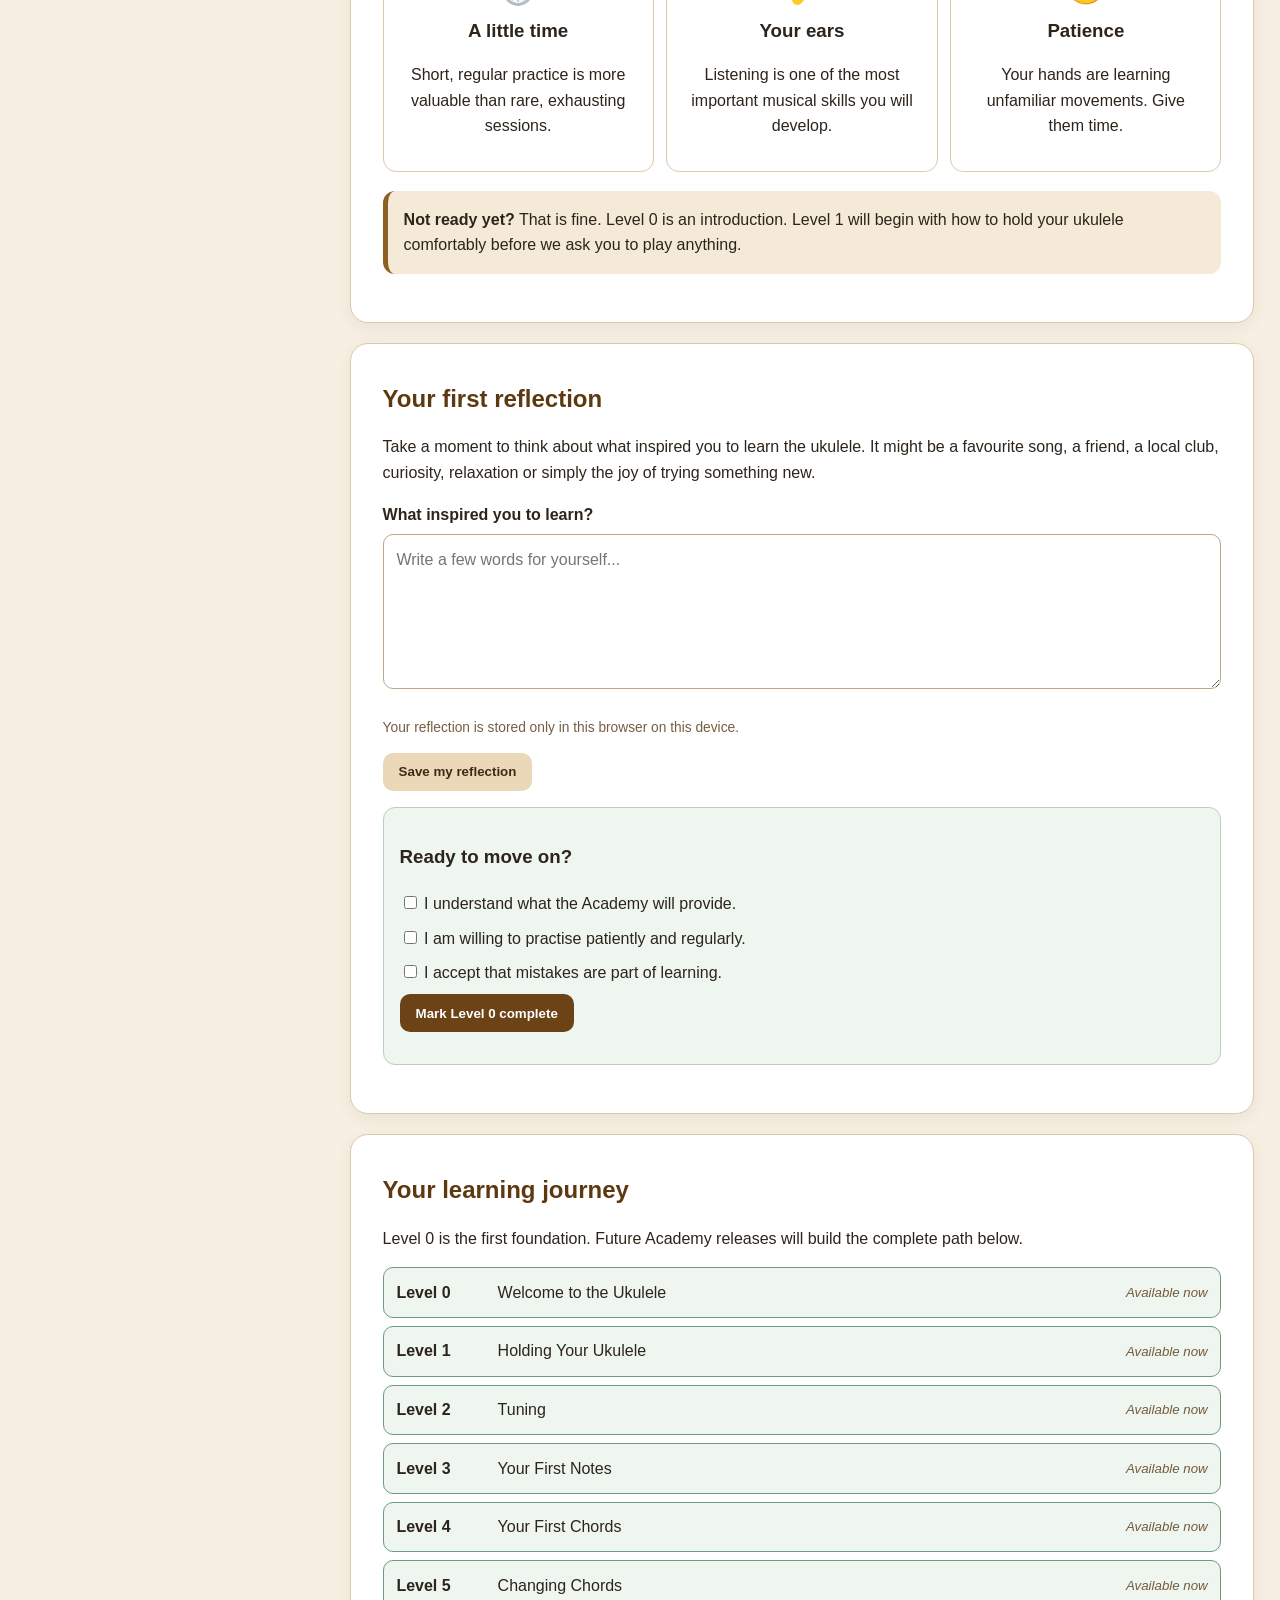
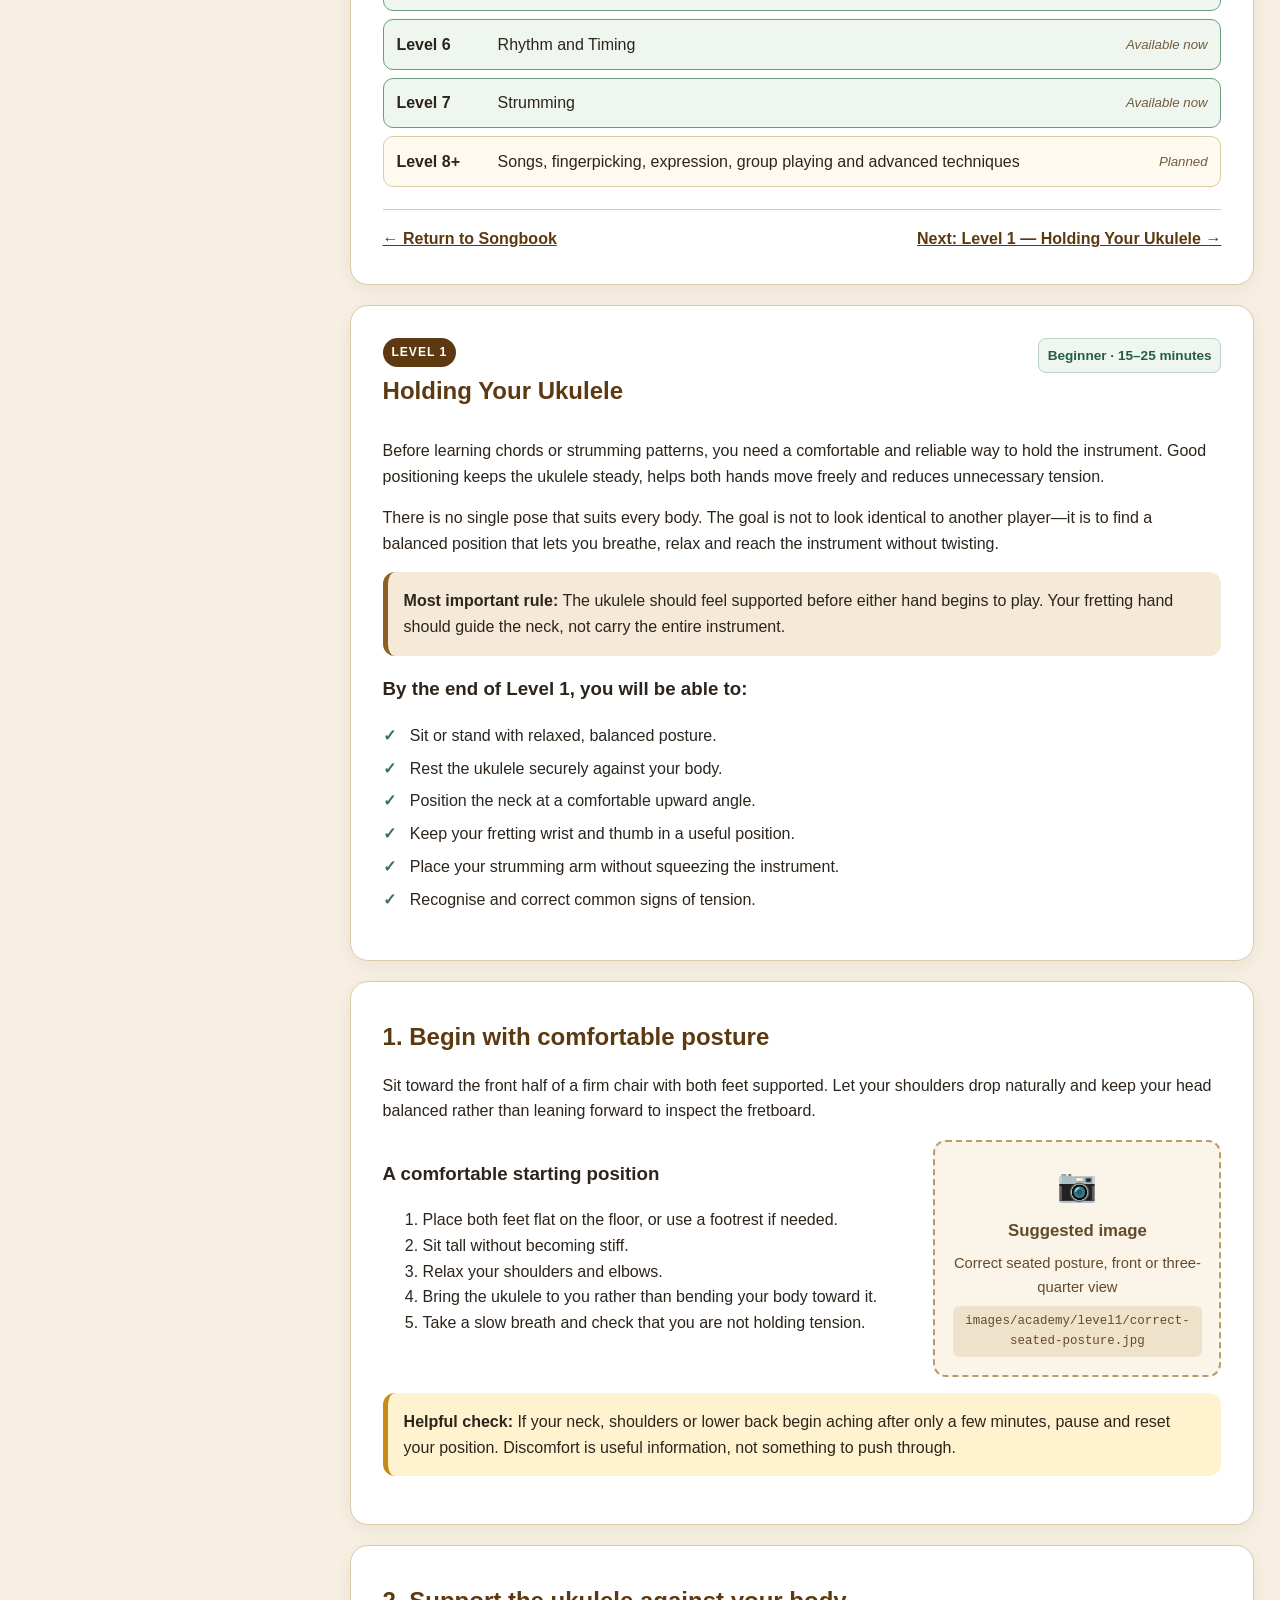
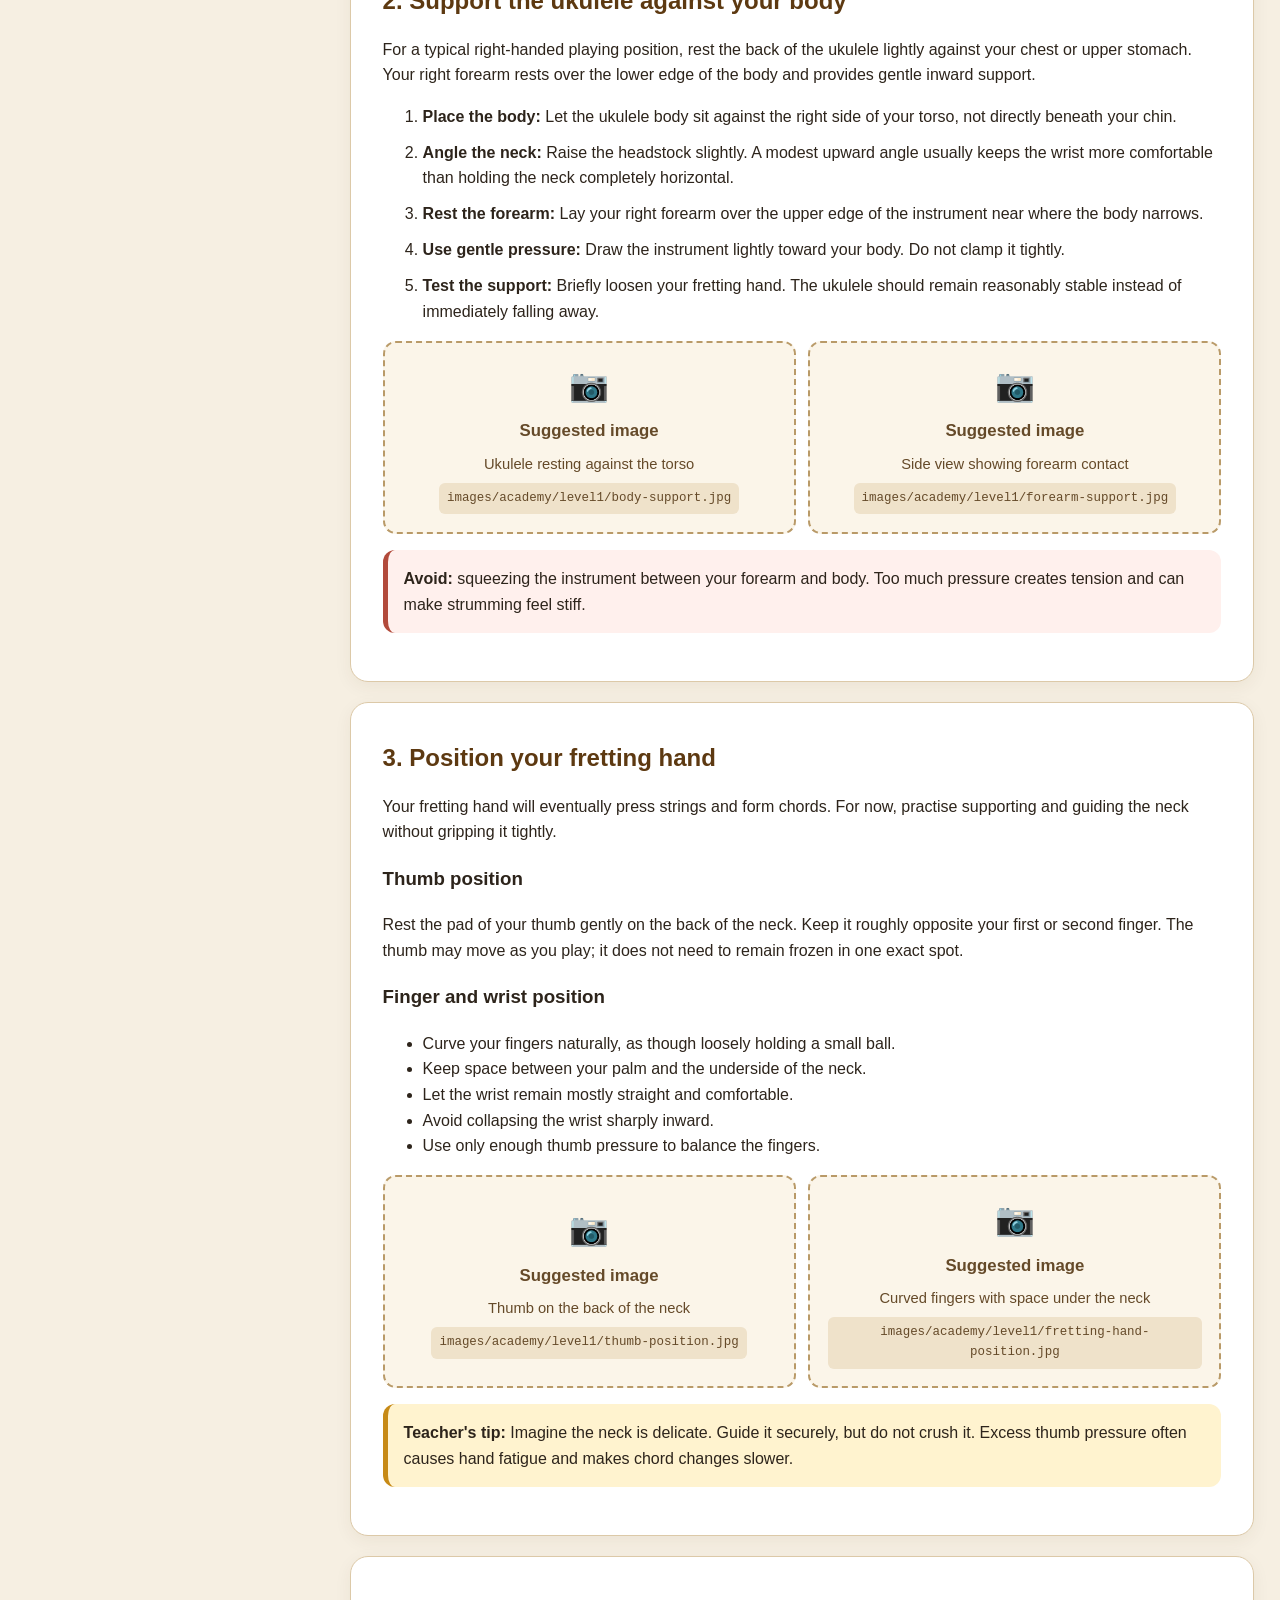
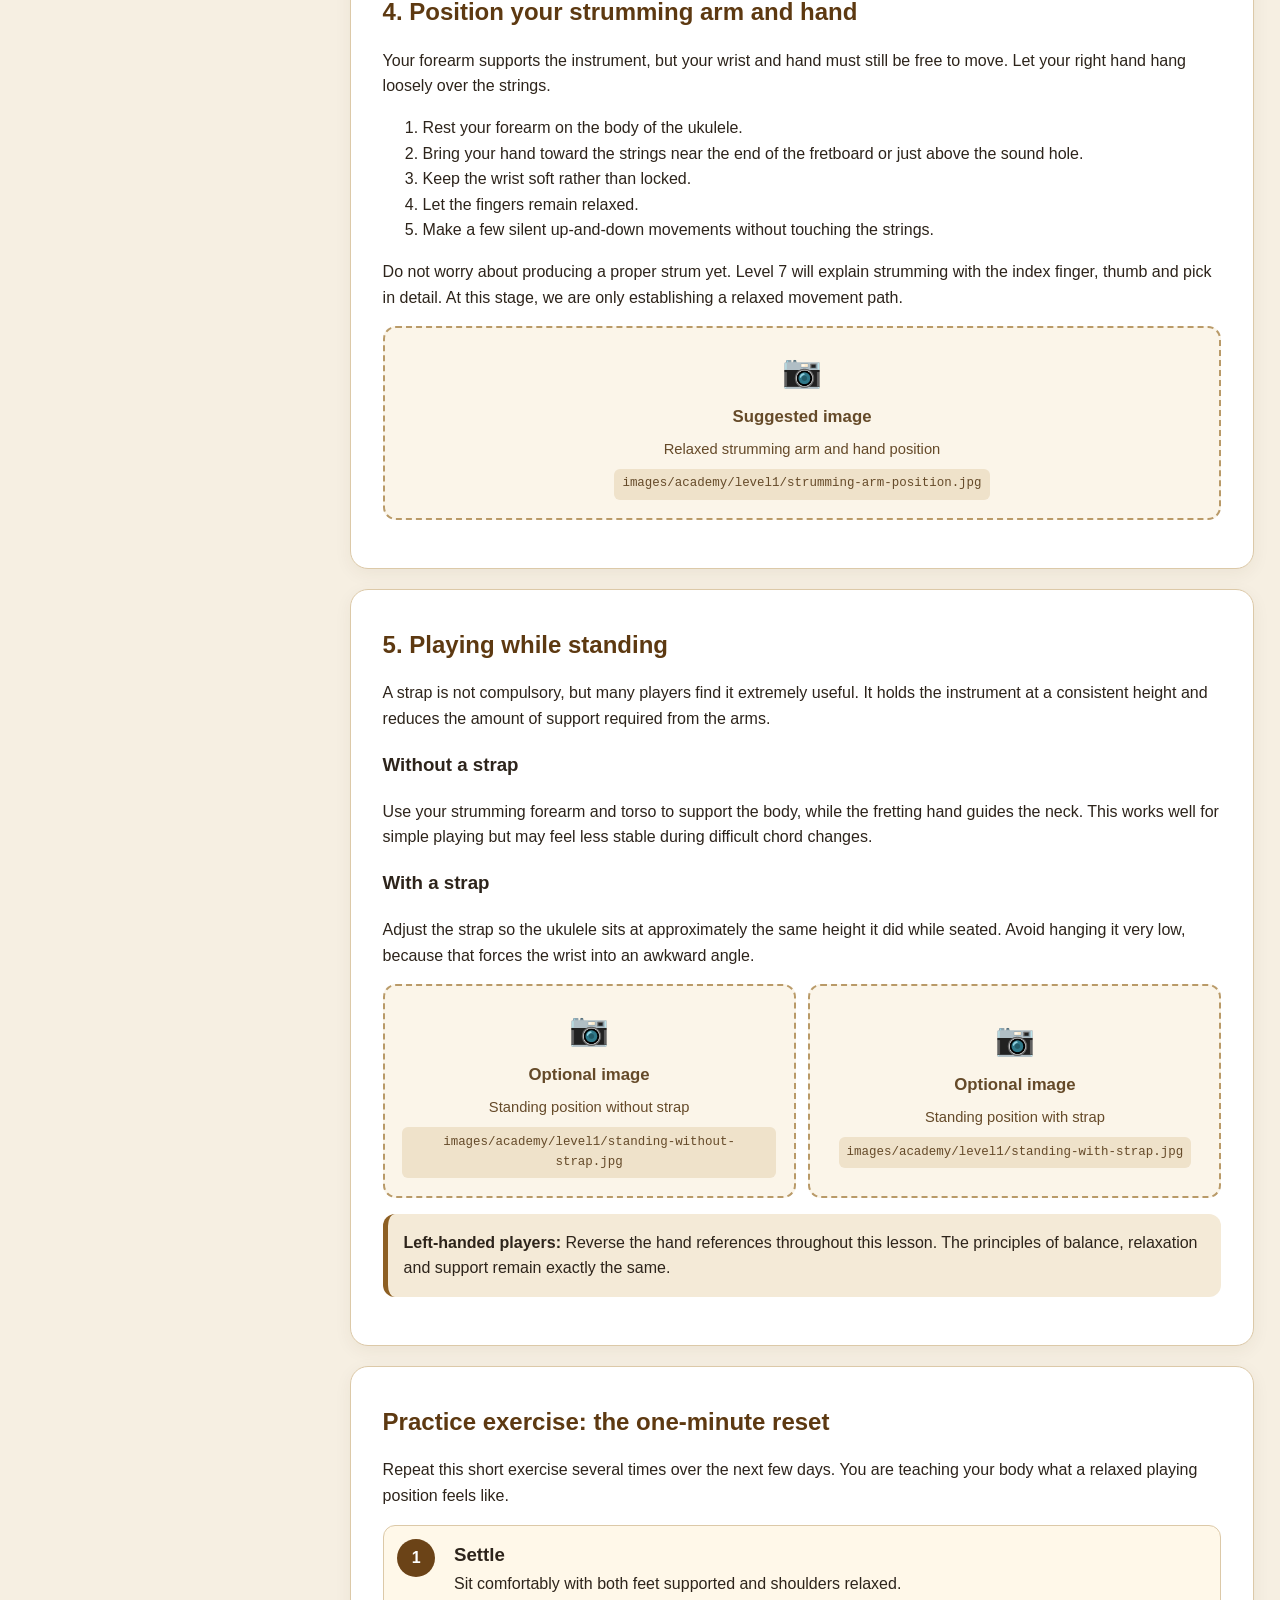
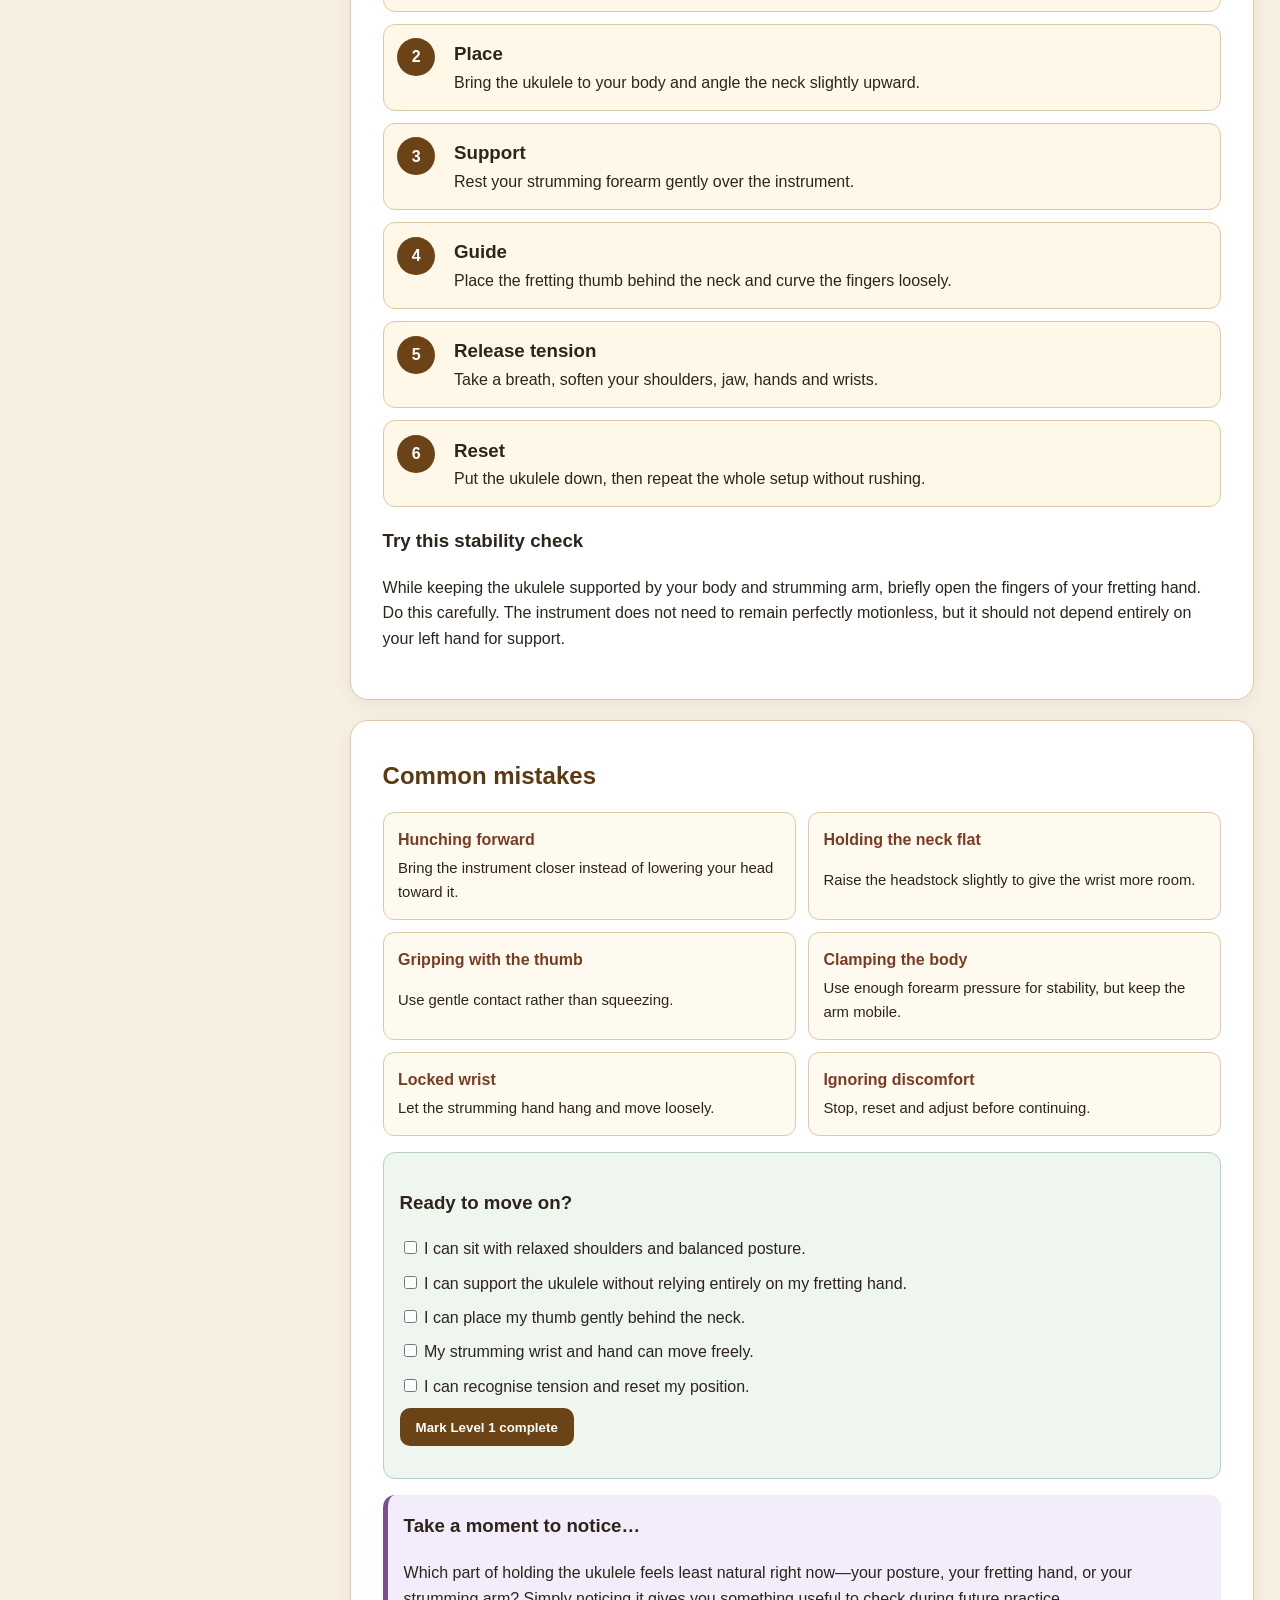
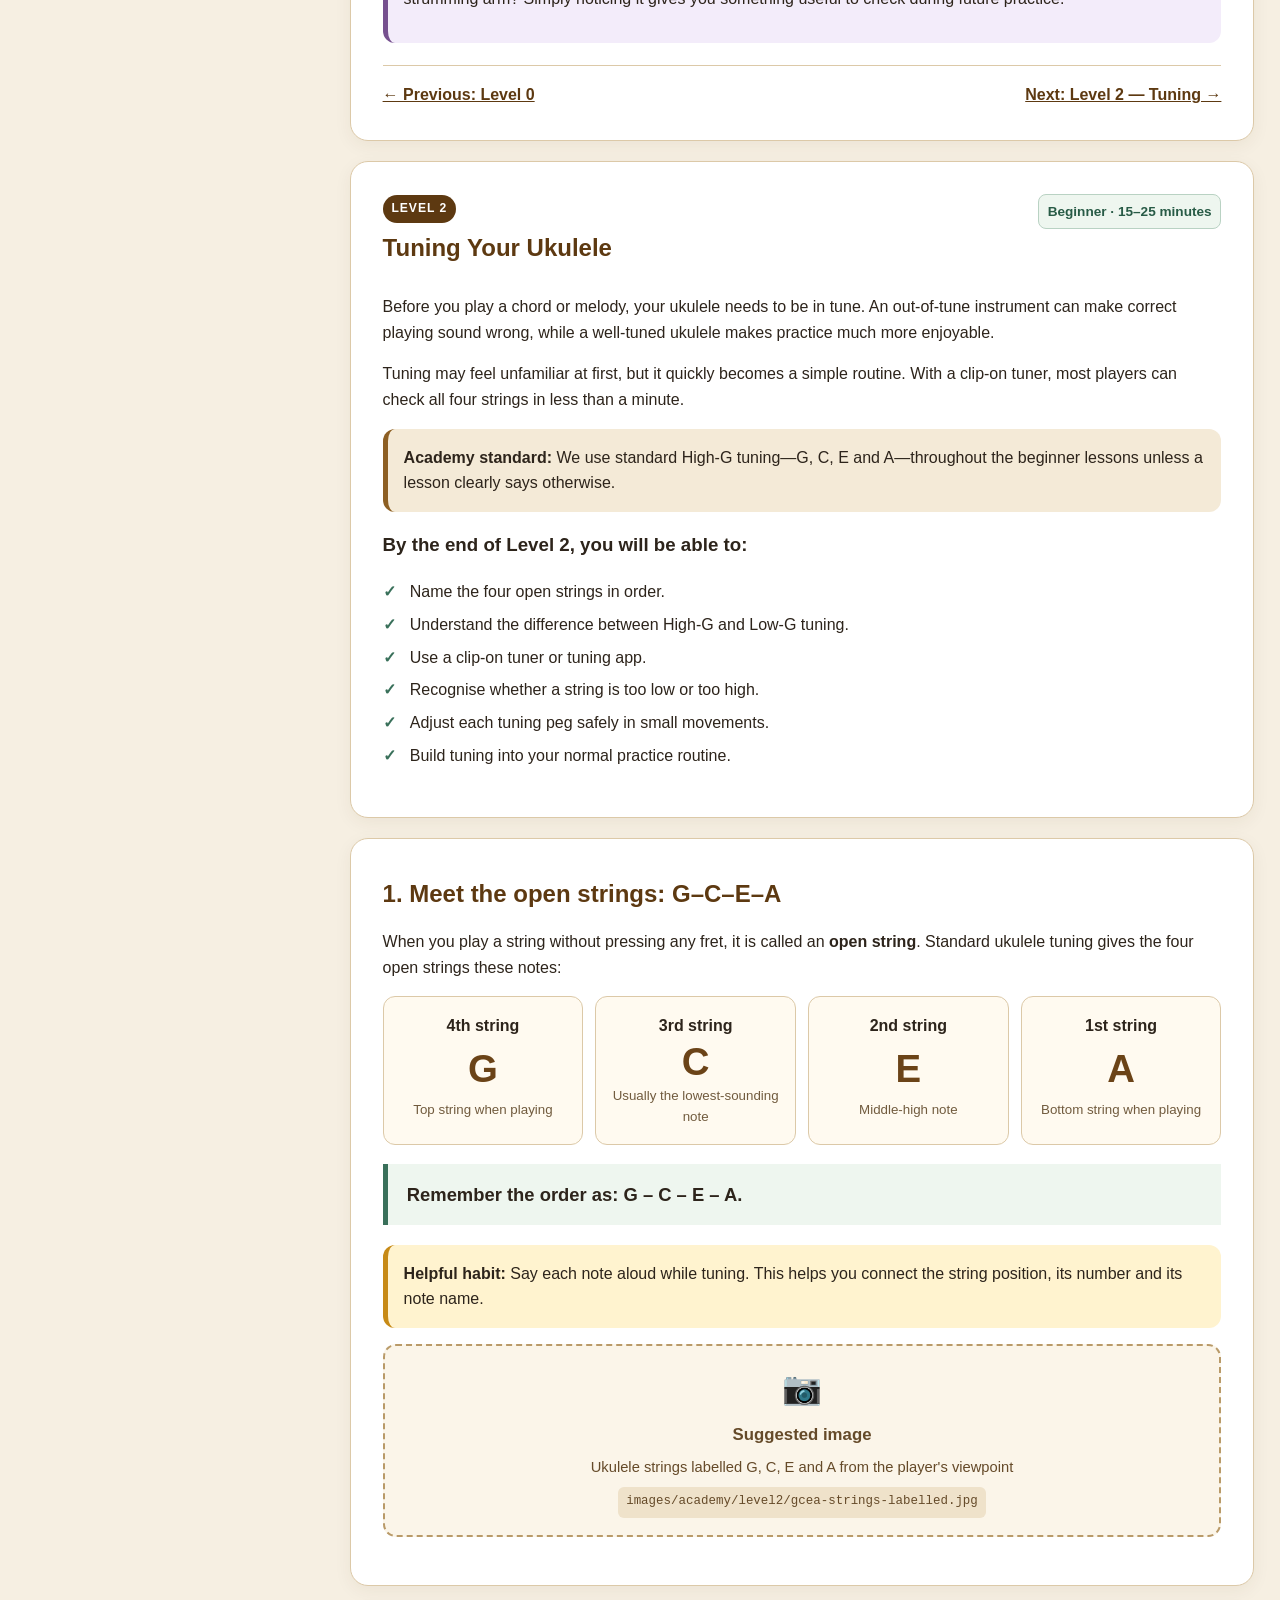
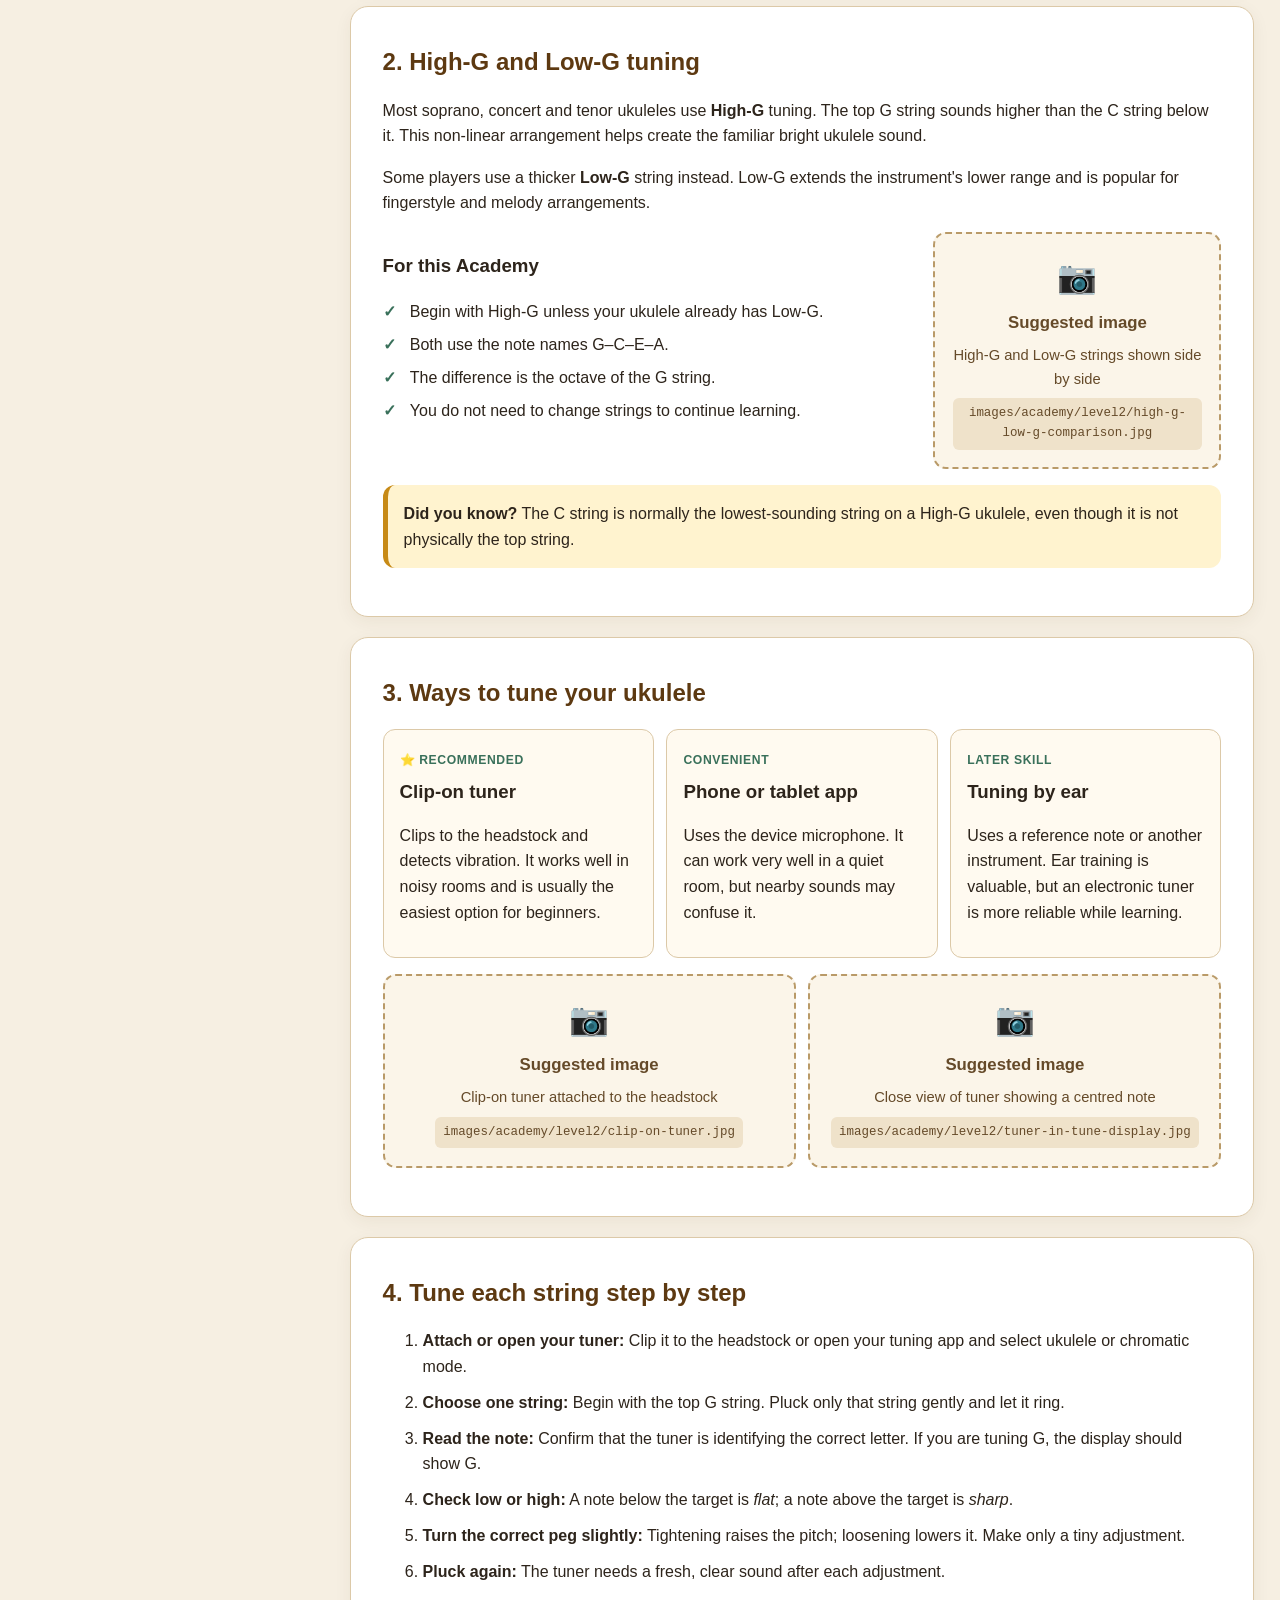
==== commit 7b8ff5e4: "added more Academy lessons" ====
--- a/academy.html
+++ b/academy.html
@@ -3,13 +3,13 @@
 <head>
   <meta charset="utf-8">
   <meta name="viewport" content="width=device-width, initial-scale=1">
-  <title>Ukulele Academy v1.6 — Ukulele Songbook v6.5.8</title>
+  <title>Ukulele Academy v1.7 — Ukulele Songbook v6.5.9.2</title>
   <link rel="stylesheet" href="css/academy.css">
 </head>
 <body>
 <header class="academy-header">
   <div>
-    <p class="eyebrow">Ukulele Songbook v6.5.8</p>
+    <p class="eyebrow">Ukulele Songbook v6.5.9.2</p>
     <h1>🎓 Ukulele Academy</h1>
     <p>Friendly, structured tuition from your very first encounter with a ukulele through to confident, advanced playing.</p>
   </div>
@@ -21,13 +21,16 @@
 
 <main class="academy-layout">
   <aside class="academy-nav" aria-label="Academy navigation">
+    <div class="academy-nav-fixed">
     <div class="academy-card compact">
-      <strong>Academy v1.6</strong>
+      <strong>Academy v1.7</strong>
       <span>Levels 0–7 available</span>
     </div>
 
     <a class="songbook-nav-link" href="index.html">← Back to Songbook</a>
-
+    </div>
+
+    <div class="academy-nav-scroll">
     <div class="nav-group open" data-nav-group="welcome">
       <button class="nav-group-toggle" type="button" aria-expanded="true">
         <span>Academy Welcome</span><span class="toggle-icon" aria-hidden="true">▾</span>
@@ -158,6 +161,7 @@
         <a href="#level7-practice">Practice exercises</a>
         <a href="#level7-ready">Ready to move on?</a>
       </div>
+    </div>
     </div>
   </aside>
 
@@ -840,7 +844,8 @@
       <div class="academy-exercise-grid">
         <article><span class="level-badge">L4-001</span><h3>C and Am</h3><p>Four clicks of C, then four clicks of Am, repeated at 60 BPM.</p><a class="primary-button" href="index.html?academyExercise=L4-001#practiceMode">🎵 Open Practice Mode</a></article>
         <article><span class="level-badge">L4-002</span><h3>Am and F</h3><p>Leave the middle finger in place and add or remove the index finger.</p><a class="primary-button" href="index.html?academyExercise=L4-002#practiceMode">🎵 Open Practice Mode</a></article>
-        <article><span class="level-badge">L4-003</span><h3>All four chords</h3><p>Play C, Am, F and G7 slowly, four clicks per chord.</p><a class="primary-button" href="index.html?academyExercise=L4-003#practiceMode">🎵 Open Practice Mode</a></article>
+        <article><span class="level-badge">L4-003</span><h3>All four chords</h3><p>Play C, Am, F and G7 slowly, four clicks per chord.</p><a class="primary-button" href="index.html?academyExercise=L4-003#practiceMode">🎵 Open Practice Mode</a></article><article class="custom-exercise-card"><span class="level-badge">L4-004</span><h3>Choose your own chord</h3><p>Enter any chord from the Chord Dictionary and practise it for four steady beats.</p><form class="academy-custom-form" data-custom-exercise="L4-CUSTOM"><label>Chord<input name="chord" type="text" maxlength="8" placeholder="For example: Dm" required></label><button class="primary-button" type="submit">🎵 Open Custom Practice</button><p class="custom-form-status" aria-live="polite"></p></form></article>
+        <article class="custom-exercise-card"><span class="level-badge">L4-CUSTOM</span><h3>Choose your own chord</h3><p>Enter any chord from the Songbook dictionary and practise holding it for four steady beats.</p><label for="level4CustomChord">Chord</label><input id="level4CustomChord" class="academy-custom-input" type="text" maxlength="12" placeholder="Example: Dm" autocomplete="off"><button class="primary-button" id="startLevel4Custom" type="button">🎵 Practise this chord</button><p class="academy-custom-status" id="level4CustomStatus" aria-live="polite"></p></article>
       </div>
       <div class="callout"><strong>Do not chase speed yet.</strong> Level 4 is about accurate shapes and clear sound. Level 5 will teach efficient chord changes, including fingers that can remain planted or slide into position.</div>
     </section>
@@ -876,7 +881,7 @@
 
     <section class="lesson-card" id="change-routine"><h2>4. The slow chord-change routine</h2><ol class="numbered-steps"><li>Form the first chord and check that it rings clearly.</li><li>Strum once.</li><li>Pause and visualise the next shape.</li><li>Move using an anchor, slide or small lift.</li><li>Form the second chord and check it.</li><li>Repeat ten times without worrying about tempo.</li><li>Then use the metronome at 50–60 BPM.</li></ol><div class="mistake-grid"><article><strong>Watching the strumming hand</strong><span>For now, watch the fretting hand during the change.</span></article><article><strong>Squeezing harder</strong><span>Extra pressure creates tension but does not make the fingers faster.</span></article><article><strong>Stopping after a mistake</strong><span>Reset calmly and continue on the next group of clicks.</span></article><article><strong>Speeding up</strong><span>Keep the pulse steady even if the change is slow.</span></article></div></section>
 
-    <section class="lesson-card" id="level5-practice"><h2>5. Practice your chord changes</h2><p>Use one down-strum per click. Begin with four clicks per chord, then reduce to two clicks when the movement feels comfortable.</p><div class="academy-exercise-grid"><article><span class="level-badge">L5-001</span><h3>Am ↔ F anchor drill</h3><p>Keep the middle finger planted while adding and removing the index finger.</p><a class="primary-button" href="index.html?academyExercise=L5-001#practiceMode">🎵 Open Practice Mode</a></article><article><span class="level-badge">L5-002</span><h3>C ↔ Am movement drill</h3><p>Keep both fingers low and move directly between the two shapes.</p><a class="primary-button" href="index.html?academyExercise=L5-002#practiceMode">🎵 Open Practice Mode</a></article><article><span class="level-badge">L5-003</span><h3>C → Am → F → G7</h3><p>Use four clicks per chord and prepare each new shape before the change.</p><a class="primary-button" href="index.html?academyExercise=L5-003#practiceMode">🎵 Open Practice Mode</a></article></div></section>
+    <section class="lesson-card" id="level5-practice"><h2>5. Practice your chord changes</h2><p>Use one down-strum per click. Begin with four clicks per chord, then reduce to two clicks when the movement feels comfortable.</p><div class="academy-exercise-grid"><article><span class="level-badge">L5-001</span><h3>Am ↔ F anchor drill</h3><p>Keep the middle finger planted while adding and removing the index finger.</p><a class="primary-button" href="index.html?academyExercise=L5-001#practiceMode">🎵 Open Practice Mode</a></article><article><span class="level-badge">L5-002</span><h3>C ↔ Am movement drill</h3><p>Keep both fingers low and move directly between the two shapes.</p><a class="primary-button" href="index.html?academyExercise=L5-002#practiceMode">🎵 Open Practice Mode</a></article><article><span class="level-badge">L5-003</span><h3>C → Am → F → G7</h3><p>Use four clicks per chord and prepare each new shape before the change.</p><a class="primary-button" href="index.html?academyExercise=L5-003#practiceMode">🎵 Open Practice Mode</a></article><article class="custom-exercise-card"><span class="level-badge">L5-004</span><h3>Build your own four-chord progression</h3><p>Choose any four chords and practise changing through them in your preferred order.</p><form class="academy-custom-form" data-custom-exercise="L5-CUSTOM"><label>Four chords<input name="chords" type="text" maxlength="40" placeholder="For example: G Em C D" required></label><button class="primary-button" type="submit">🎵 Open Custom Practice</button><p class="custom-form-status" aria-live="polite"></p></form></article><article class="custom-exercise-card"><span class="level-badge">L5-CUSTOM</span><h3>Build your own four-chord drill</h3><p>Enter four chords in playing order. Each chord receives four metronome clicks before the tracker moves on.</p><label for="level5CustomChords">Four chords</label><input id="level5CustomChords" class="academy-custom-input" type="text" maxlength="60" placeholder="Example: D G Bm A" autocomplete="off"><button class="primary-button" id="startLevel5Custom" type="button">🎵 Practise my progression</button><p class="academy-custom-status" id="level5CustomStatus" aria-live="polite"></p></article></div></section>
 
     <section class="lesson-card" id="level5-ready"><h2>Ready to move on?</h2><div class="ready-box"><label><input type="checkbox" id="l5Low"> I keep my fingers close to the fretboard.</label><label><input type="checkbox" id="l5Anchor"> I can use the Am–F anchor finger.</label><label><input type="checkbox" id="l5Prepare"> I prepare the next shape before changing.</label><label><input type="checkbox" id="l5Pulse"> I can change chords without losing a slow pulse.</label><label><input type="checkbox" id="l5Relax"> My hand and wrist remain relaxed.</label><button class="primary-button" id="completeLevelFive" type="button">Mark Level 5 complete</button><p id="levelFiveCompletionStatus" class="completion-status" aria-live="polite"></p></div><div class="reflection-box"><h3>Take a moment to notice…</h3><p>Which chord pair now feels smaller and easier than it did before? That reduction in movement is the beginning of muscle memory.</p></div><div class="lesson-navigation"><a href="#level-4">← Previous: Level 4</a><span>Next: Level 6 — Rhythm and Timing</span></div></section>
 
@@ -918,7 +923,7 @@
 
     <section class="lesson-card" id="first-patterns"><h2>5. Your first strumming patterns</h2><p>Use <strong>D</strong> for down-strum, <strong>U</strong> for up-strum and <strong>–</strong> for a counted space where the hand keeps moving but does not strike the strings.</p><div class="rhythm-count-grid"><span><b>1</b><small>D</small></span><span><b>&amp;</b><small>U</small></span><span><b>2</b><small>D</small></span><span><b>&amp;</b><small>U</small></span></div><h3>Pattern A — Even eighth notes</h3><div class="rhythm-eighth-count">D U D U D U D U</div><p>Keep the hand moving evenly down and up. This develops coordination.</p><h3>Pattern B — First song pattern</h3><div class="rhythm-eighth-count">D – D U – U D U</div><p>The hand still moves through every count, even when you do not touch the strings.</p></section>
 
-    <section class="lesson-card" id="level7-practice"><h2>6. Put strumming into practice</h2><p>The live tracker highlights the exact strum to play. It automatically follows any metronome tempo you choose.</p><div class="academy-exercise-grid"><article><span class="level-badge">🥉 L7-001</span><h3>Down-strums only</h3><p>Hold C and play one relaxed down-strum on beats 1, 2, 3 and 4.</p><a class="primary-button" href="index.html?academyExercise=L7-001#practiceMode">🎵 Open Practice Mode</a></article><article><span class="level-badge">🥈 L7-002</span><h3>Even down-up motion</h3><p>Hold C and follow D U D U D U D U across one bar.</p><a class="primary-button" href="index.html?academyExercise=L7-002#practiceMode">🎵 Open Practice Mode</a></article><article><span class="level-badge">🥇 L7-003</span><h3>First song pattern</h3><p>Practise D – D U – U D U. Keep the hand moving through the silent spaces.</p><a class="primary-button" href="index.html?academyExercise=L7-003#practiceMode">🎵 Open Practice Mode</a></article></div></section>
+    <section class="lesson-card" id="level7-practice"><h2>6. Put strumming into practice</h2><p>The live tracker highlights the exact strum to play. It automatically follows any metronome tempo you choose.</p><div class="academy-exercise-grid"><article><span class="level-badge">🥉 L7-001</span><h3>Down-strums only</h3><p>Hold C and play one relaxed down-strum on beats 1, 2, 3 and 4.</p><a class="primary-button" href="index.html?academyExercise=L7-001#practiceMode">🎵 Open Practice Mode</a></article><article><span class="level-badge">🥈 L7-002</span><h3>Even down-up motion</h3><p>Hold C and follow D U D U D U D U across one bar.</p><a class="primary-button" href="index.html?academyExercise=L7-002#practiceMode">🎵 Open Practice Mode</a></article><article><span class="level-badge">🥇 L7-003</span><h3>First song pattern</h3><p>Practise D – D U – U D U. Keep the hand moving through the silent spaces.</p><a class="primary-button" href="index.html?academyExercise=L7-003#practiceMode">🎵 Open Practice Mode</a></article><article class="custom-exercise-card"><span class="level-badge">L7-004</span><h3>Enter your own strumming pattern</h3><p>Use D for down, U for up and – for a silent movement. The live tracker will follow your pattern.</p><form class="academy-custom-form" data-custom-exercise="L7-CUSTOM"><label>Strumming pattern<input name="pattern" type="text" maxlength="80" placeholder="For example: D D U U D U" required></label><button class="primary-button" type="submit">🎵 Open Custom Practice</button><p class="custom-form-status" aria-live="polite"></p></form></article><article class="custom-exercise-card"><span class="level-badge">L7-CUSTOM</span><h3>Enter your own strumming pattern</h3><p>Use D for down, U for up and – for a silent movement. Enter up to 16 steps.</p><label for="level7CustomPattern">Strumming pattern</label><input id="level7CustomPattern" class="academy-custom-input" type="text" maxlength="40" placeholder="Example: D - D U - U D U" autocomplete="off"><button class="primary-button" id="startLevel7Custom" type="button">🎵 Practise my pattern</button><p class="academy-custom-status" id="level7CustomStatus" aria-live="polite"></p></article></div></section>
 
     <section class="lesson-card" id="level7-ready"><h2>Ready to move on?</h2><div class="ready-box"><label><input type="checkbox" id="l7Down"> I can produce relaxed, even down-strums.</label><label><input type="checkbox" id="l7Up"> I can brush upward without hooking the strings.</label><label><input type="checkbox" id="l7Choice"> I understand how thumb, index-finger and pick strumming differ.</label><label><input type="checkbox" id="l7Even"> I can play D U D U evenly with the metronome.</label><label><input type="checkbox" id="l7Pattern"> I can follow D – D U – U D U slowly.</label><button class="primary-button" id="completeLevelSeven" type="button">Mark Level 7 complete</button><p id="levelSevenCompletionStatus" class="completion-status" aria-live="polite"></p></div><div class="reflection-box"><h3>Take a moment to notice…</h3><p>Which strumming method feels most natural today—thumb, index finger or pick? There is no single correct choice. Tone, comfort and the song all matter.</p></div><div class="lesson-navigation"><a href="#level-6">← Previous: Level 6</a><span>Next: Level 8 — Your First Songs</span></div></section>
 
@@ -926,7 +931,7 @@
 </main>
 
 <footer class="academy-footer">
-  <div><strong>Ukulele Academy v1.5</strong><br>Part of Ukulele Songbook v6.5.8 · July 2026</div>
+  <div><strong>Ukulele Academy v1.7</strong><br>Part of Ukulele Songbook v6.5.9 · July 2026</div>
   <a href="index.html">Return to Ukulele Songbook</a>
 </footer>
 <script src="js/academy.js"></script>
--- a/css/academy.css
+++ b/css/academy.css
@@ -1,4 +1,4 @@
-:root{font-family:Inter,Segoe UI,Arial,sans-serif;color:#2d241b;background:#f6efe2;line-height:1.6;--brown:#2d241b;--gold:#d59629;--cream:#fff8e9;--border:#dcc9a8;--green:#39705a}*{box-sizing:border-box}html{scroll-behavior:smooth}body{margin:0}.academy-header{display:flex;justify-content:space-between;align-items:center;gap:2rem;padding:2rem clamp(1rem,5vw,4rem);background:linear-gradient(135deg,#2d241b,#5d3c1f);color:#fff}.academy-header h1{margin:.1rem 0;font-size:clamp(2rem,5vw,3.5rem)}.academy-header p{margin:.3rem 0;max-width:800px}.eyebrow{text-transform:uppercase;letter-spacing:.12em;font-size:.78rem;color:#ffd995}.header-links{display:flex;gap:.65rem;flex-wrap:wrap}.header-links a,.academy-footer a{color:inherit;font-weight:800;text-decoration:none;border:1px solid #ead4aa;padding:.65rem .9rem;border-radius:10px}.academy-layout{display:grid;grid-template-columns:260px minmax(0,920px);gap:2rem;max-width:1280px;margin:0 auto;padding:2rem 1rem 4rem}.academy-nav{position:sticky;top:1rem;align-self:start;display:grid;gap:.35rem;background:var(--cream);border:1px solid var(--border);border-radius:16px;padding:.9rem}.academy-nav a{color:#523a20;text-decoration:none;padding:.52rem .58rem;border-radius:9px}.academy-nav a:hover,.academy-nav a.active{background:#f0dfba;font-weight:800}.academy-card.compact{display:grid;padding:.7rem;margin-bottom:.3rem;border-bottom:1px solid var(--border)}.academy-card.compact span{font-size:.85rem;color:#705b3e}.academy-content{min-width:0}.hero-card,.lesson-card{scroll-margin-top:1rem;background:#fff;border:1px solid var(--border);border-radius:18px;padding:clamp(1.2rem,3vw,2rem);margin-bottom:1.25rem;box-shadow:0 5px 18px rgba(65,45,20,.06)}.hero-card{background:linear-gradient(135deg,#fff9e9,#f6e4bd)}.hero-card h2,.lesson-card h2{color:#5d3911;margin:.25rem 0 .7rem}.lead{font-size:1.18rem;max-width:720px}.level-badge{display:inline-block;text-transform:uppercase;letter-spacing:.08em;font-size:.76rem;font-weight:900;background:#5d3911;color:#fff;padding:.28rem .55rem;border-radius:999px}.promise-grid,.type-grid,.needs-grid{display:grid;grid-template-columns:repeat(3,minmax(0,1fr));gap:.8rem;margin:1.2rem 0}.promise-grid div,.type-grid article,.needs-grid article{background:#fff;border:1px solid var(--border);border-radius:13px;padding:1rem}.promise-grid span,.type-grid span{display:block;color:#765f3e;font-size:.9rem;margin-top:.2rem}.primary-button,.secondary-button{display:inline-block;border:0;border-radius:10px;padding:.72rem 1rem;font-weight:900;cursor:pointer;text-decoration:none}.primary-button{background:#6b4317;color:#fff}.secondary-button{background:#ead8b8;color:#3e2b16}.lesson-heading{display:flex;justify-content:space-between;gap:1rem;align-items:flex-start}.lesson-heading h2{margin-top:.35rem}.lesson-time{background:#eef6ef;color:#285b46;border:1px solid #b9d2c3;padding:.35rem .55rem;border-radius:8px;font-size:.85rem;font-weight:800}.callout,.tip,.ready-box{border-radius:12px;padding:1rem;margin:1rem 0}.callout{background:#f4ead7;border-left:5px solid #8d5f23}.tip{background:#fff3cf;border-left:5px solid #c78a16}.check-list{list-style:none;padding:0}.check-list li{position:relative;padding-left:1.7rem;margin:.45rem 0}.check-list li:before{content:'✓';position:absolute;left:0;color:var(--green);font-weight:900}.type-grid{grid-template-columns:repeat(2,minmax(0,1fr))}.type-grid h4,.needs-grid h3{margin:.1rem 0}.steps{display:grid;gap:.75rem;margin:1rem 0}.steps article{display:grid;grid-template-columns:44px 1fr;gap:.8rem;align-items:start;background:#fff8e9;border:1px solid var(--border);padding:.85rem;border-radius:12px}.steps article>span{display:grid;place-items:center;width:38px;height:38px;border-radius:50%;background:#6b4317;color:#fff;font-weight:900}.steps h3,.steps p{margin:.05rem 0}.needs-grid article{text-align:center}.needs-grid article>span{font-size:2rem}.needs-grid{grid-template-columns:repeat(3,minmax(0,1fr))}blockquote{margin:1.2rem 0;padding:1rem 1.2rem;border-left:5px solid var(--green);background:#eef6ef;font-size:1.15rem;font-weight:700}textarea{width:100%;margin:.4rem 0;padding:.8rem;border:1px solid #bda784;border-radius:10px;font:inherit}.small-note{font-size:.86rem;color:#755f42}.save-status{margin-left:.6rem;font-weight:700;color:var(--green)}.ready-box{background:#eef6ef;border:1px solid #b7d0c1}.ready-box label{display:block;margin:.55rem 0}.completion-status{font-weight:800}.roadmap-list{display:grid;gap:.5rem}.roadmap-list>div{display:grid;grid-template-columns:90px 1fr 110px;gap:.7rem;align-items:center;padding:.72rem .8rem;border:1px solid var(--border);border-radius:10px;background:#fffaf0}.roadmap-list .current{border-color:#6b9b80;background:#eef6ef}.roadmap-list em{font-size:.83rem;color:#725c3e;text-align:right}.lesson-navigation{display:flex;justify-content:space-between;gap:1rem;align-items:center;margin-top:1.4rem;padding-top:1rem;border-top:1px solid var(--border)}.lesson-navigation a{font-weight:800;color:#5d3911}.academy-footer{display:flex;justify-content:space-between;align-items:center;gap:1rem;background:var(--brown);color:#fff;padding:1.4rem clamp(1rem,5vw,4rem)}@media(max-width:800px){.academy-header,.academy-footer{align-items:flex-start;flex-direction:column}.academy-layout{grid-template-columns:1fr}.academy-nav{position:static}.promise-grid,.needs-grid{grid-template-columns:1fr}.type-grid{grid-template-columns:1fr}.roadmap-list>div{grid-template-columns:75px 1fr}.roadmap-list em{grid-column:2;text-align:left}.lesson-navigation{align-items:flex-start;flex-direction:column}}
+:root{font-family:Inter,Segoe UI,Arial,sans-serif;color:#2d241b;background:#f6efe2;line-height:1.6;--brown:#2d241b;--gold:#d59629;--cream:#fff8e9;--border:#dcc9a8;--green:#39705a}*{box-sizing:border-box}html{scroll-behavior:smooth}body{margin:0}.academy-header{display:flex;justify-content:space-between;align-items:center;gap:2rem;padding:2rem clamp(1rem,5vw,4rem);background:linear-gradient(135deg,#2d241b,#5d3c1f);color:#fff}.academy-header h1{margin:.1rem 0;font-size:clamp(2rem,5vw,3.5rem)}.academy-header p{margin:.3rem 0;max-width:800px}.eyebrow{text-transform:uppercase;letter-spacing:.12em;font-size:.78rem;color:#ffd995}.header-links{display:flex;gap:.65rem;flex-wrap:wrap}.header-links a,.academy-footer a{color:inherit;font-weight:800;text-decoration:none;border:1px solid #ead4aa;padding:.65rem .9rem;border-radius:10px}.academy-layout{display:grid;grid-template-columns:300px minmax(0,1fr);gap:1.5rem;width:100%;max-width:1600px;margin:0 auto;padding:2rem clamp(1rem,2vw,2rem) 4rem}.academy-nav{position:sticky;top:1rem;align-self:start;display:flex;flex-direction:column;background:var(--cream);border:1px solid var(--border);border-radius:16px;padding:.9rem;max-height:calc(100vh - 2rem);overflow:hidden}.academy-nav-fixed{flex:0 0 auto;display:grid;gap:.35rem;padding-bottom:.35rem}.academy-nav-scroll{flex:1 1 auto;min-height:0;overflow-y:auto;overscroll-behavior:contain;padding-right:.3rem;scrollbar-gutter:stable}.academy-nav-scroll::-webkit-scrollbar{width:10px}.academy-nav-scroll::-webkit-scrollbar-thumb{background:#b89a6d;border-radius:999px;border:2px solid var(--cream)}.academy-nav a{color:#523a20;text-decoration:none;padding:.52rem .58rem;border-radius:9px}.academy-nav a:hover,.academy-nav a.active{background:#f0dfba;font-weight:800}.academy-card.compact{display:grid;padding:.7rem;margin-bottom:.3rem;border-bottom:1px solid var(--border)}.academy-card.compact span{font-size:.85rem;color:#705b3e}.academy-content{min-width:0}.hero-card,.lesson-card{scroll-margin-top:1rem;background:#fff;border:1px solid var(--border);border-radius:18px;padding:clamp(1.2rem,3vw,2rem);margin-bottom:1.25rem;box-shadow:0 5px 18px rgba(65,45,20,.06)}.hero-card{background:linear-gradient(135deg,#fff9e9,#f6e4bd)}.hero-card h2,.lesson-card h2{color:#5d3911;margin:.25rem 0 .7rem}.lead{font-size:1.18rem;max-width:720px}.level-badge{display:inline-block;text-transform:uppercase;letter-spacing:.08em;font-size:.76rem;font-weight:900;background:#5d3911;color:#fff;padding:.28rem .55rem;border-radius:999px}.promise-grid,.type-grid,.needs-grid{display:grid;grid-template-columns:repeat(3,minmax(0,1fr));gap:.8rem;margin:1.2rem 0}.promise-grid div,.type-grid article,.needs-grid article{background:#fff;border:1px solid var(--border);border-radius:13px;padding:1rem}.promise-grid span,.type-grid span{display:block;color:#765f3e;font-size:.9rem;margin-top:.2rem}.primary-button,.secondary-button{display:inline-block;border:0;border-radius:10px;padding:.72rem 1rem;font-weight:900;cursor:pointer;text-decoration:none}.primary-button{background:#6b4317;color:#fff}.secondary-button{background:#ead8b8;color:#3e2b16}.lesson-heading{display:flex;justify-content:space-between;gap:1rem;align-items:flex-start}.lesson-heading h2{margin-top:.35rem}.lesson-time{background:#eef6ef;color:#285b46;border:1px solid #b9d2c3;padding:.35rem .55rem;border-radius:8px;font-size:.85rem;font-weight:800}.callout,.tip,.ready-box{border-radius:12px;padding:1rem;margin:1rem 0}.callout{background:#f4ead7;border-left:5px solid #8d5f23}.tip{background:#fff3cf;border-left:5px solid #c78a16}.check-list{list-style:none;padding:0}.check-list li{position:relative;padding-left:1.7rem;margin:.45rem 0}.check-list li:before{content:'✓';position:absolute;left:0;color:var(--green);font-weight:900}.type-grid{grid-template-columns:repeat(2,minmax(0,1fr))}.type-grid h4,.needs-grid h3{margin:.1rem 0}.steps{display:grid;gap:.75rem;margin:1rem 0}.steps article{display:grid;grid-template-columns:44px 1fr;gap:.8rem;align-items:start;background:#fff8e9;border:1px solid var(--border);padding:.85rem;border-radius:12px}.steps article>span{display:grid;place-items:center;width:38px;height:38px;border-radius:50%;background:#6b4317;color:#fff;font-weight:900}.steps h3,.steps p{margin:.05rem 0}.needs-grid article{text-align:center}.needs-grid article>span{font-size:2rem}.needs-grid{grid-template-columns:repeat(3,minmax(0,1fr))}blockquote{margin:1.2rem 0;padding:1rem 1.2rem;border-left:5px solid var(--green);background:#eef6ef;font-size:1.15rem;font-weight:700}textarea{width:100%;margin:.4rem 0;padding:.8rem;border:1px solid #bda784;border-radius:10px;font:inherit}.small-note{font-size:.86rem;color:#755f42}.save-status{margin-left:.6rem;font-weight:700;color:var(--green)}.ready-box{background:#eef6ef;border:1px solid #b7d0c1}.ready-box label{display:block;margin:.55rem 0}.completion-status{font-weight:800}.roadmap-list{display:grid;gap:.5rem}.roadmap-list>div{display:grid;grid-template-columns:90px 1fr 110px;gap:.7rem;align-items:center;padding:.72rem .8rem;border:1px solid var(--border);border-radius:10px;background:#fffaf0}.roadmap-list .current{border-color:#6b9b80;background:#eef6ef}.roadmap-list em{font-size:.83rem;color:#725c3e;text-align:right}.lesson-navigation{display:flex;justify-content:space-between;gap:1rem;align-items:center;margin-top:1.4rem;padding-top:1rem;border-top:1px solid var(--border)}.lesson-navigation a{font-weight:800;color:#5d3911}.academy-footer{display:flex;justify-content:space-between;align-items:center;gap:1rem;background:var(--brown);color:#fff;padding:1.4rem clamp(1rem,5vw,4rem)}@media(max-width:800px){.academy-header,.academy-footer{align-items:flex-start;flex-direction:column}.academy-layout{grid-template-columns:1fr}.academy-nav{position:static;max-height:none}.academy-nav-scroll{max-height:60vh}.promise-grid,.needs-grid{grid-template-columns:1fr}.type-grid{grid-template-columns:1fr}.roadmap-list>div{grid-template-columns:75px 1fr}.roadmap-list em{grid-column:2;text-align:left}.lesson-navigation{align-items:flex-start;flex-direction:column}}
 
 
 /* Level 0 ukulele type photographs */
@@ -46,3 +46,22 @@
 
 /* Level 6 rhythm lesson */
 .rhythm-count-grid{display:grid;grid-template-columns:repeat(4,1fr);gap:.75rem;margin:1rem 0}.rhythm-count-grid span{display:grid;text-align:center;gap:.25rem;padding:1rem;border:1px solid var(--border);border-radius:12px;background:#fffaf0}.rhythm-count-grid b{font-size:2.2rem;color:#6b4317}.rhythm-count-grid small{color:#715b3e}.rhythm-eighth-count{text-align:center;margin:1rem 0;padding:1.1rem;border-radius:12px;background:#2c2925;color:#fff7df;font:900 clamp(1.4rem,4vw,2.3rem)/1.5 Consolas,monospace;word-spacing:.55rem}.rhythm-eighth-count em{color:#f2c96d;font-style:normal}@media(max-width:600px){.rhythm-count-grid{grid-template-columns:1fr 1fr}}
+
+
+/* v6.5.9: independently scrolling Academy lesson tree */
+.academy-nav{grid-template-rows:auto auto minmax(0,1fr);max-height:calc(100vh - 2rem);overflow:hidden}
+.academy-nav-scroll{min-height:0;overflow-y:auto;overscroll-behavior:contain;padding-right:.3rem;scrollbar-gutter:stable}
+.academy-nav-scroll::-webkit-scrollbar{width:10px}
+.academy-nav-scroll::-webkit-scrollbar-thumb{background:#b99a68;border-radius:999px;border:2px solid var(--cream)}
+.academy-nav-scroll::-webkit-scrollbar-track{background:transparent}
+.nav-group.open{border-left:3px solid #d59629;padding-left:.25rem}
+.nav-group-links{padding-left:.55rem}
+.custom-exercise-card{gap:.45rem}
+.custom-exercise-card label{font-weight:800;color:#5d3911}
+.academy-custom-input{width:100%;padding:.72rem .8rem;border:1px solid #bda784;border-radius:9px;background:#fff;font:inherit}
+.academy-custom-input:focus{outline:3px solid rgba(213,150,41,.25);border-color:#8d5f23}
+.academy-custom-status{min-height:1.3em;margin:.1rem 0 0;font-size:.88rem;font-weight:700;color:#8a3d2d}
+@media(max-width:800px){.academy-nav{max-height:none;overflow:visible}.academy-nav-scroll{max-height:65vh;border-top:1px solid var(--border);padding-top:.35rem}}
+
+/* v6.5.9 custom Academy practice builders */
+.custom-exercise-card{border-style:dashed!important;background:#fffdf7!important}.academy-custom-form{display:grid;gap:.75rem;margin-top:.8rem}.academy-custom-form label{display:grid;gap:.35rem;font-weight:800}.academy-custom-form input{width:100%;padding:.7rem .8rem;border:1px solid #bda784;border-radius:9px;font:inherit;background:#fff}.academy-custom-form .primary-button{justify-self:start}.custom-form-status{min-height:1.4em;margin:0;color:#9b3d2e;font-weight:700;font-size:.9rem}
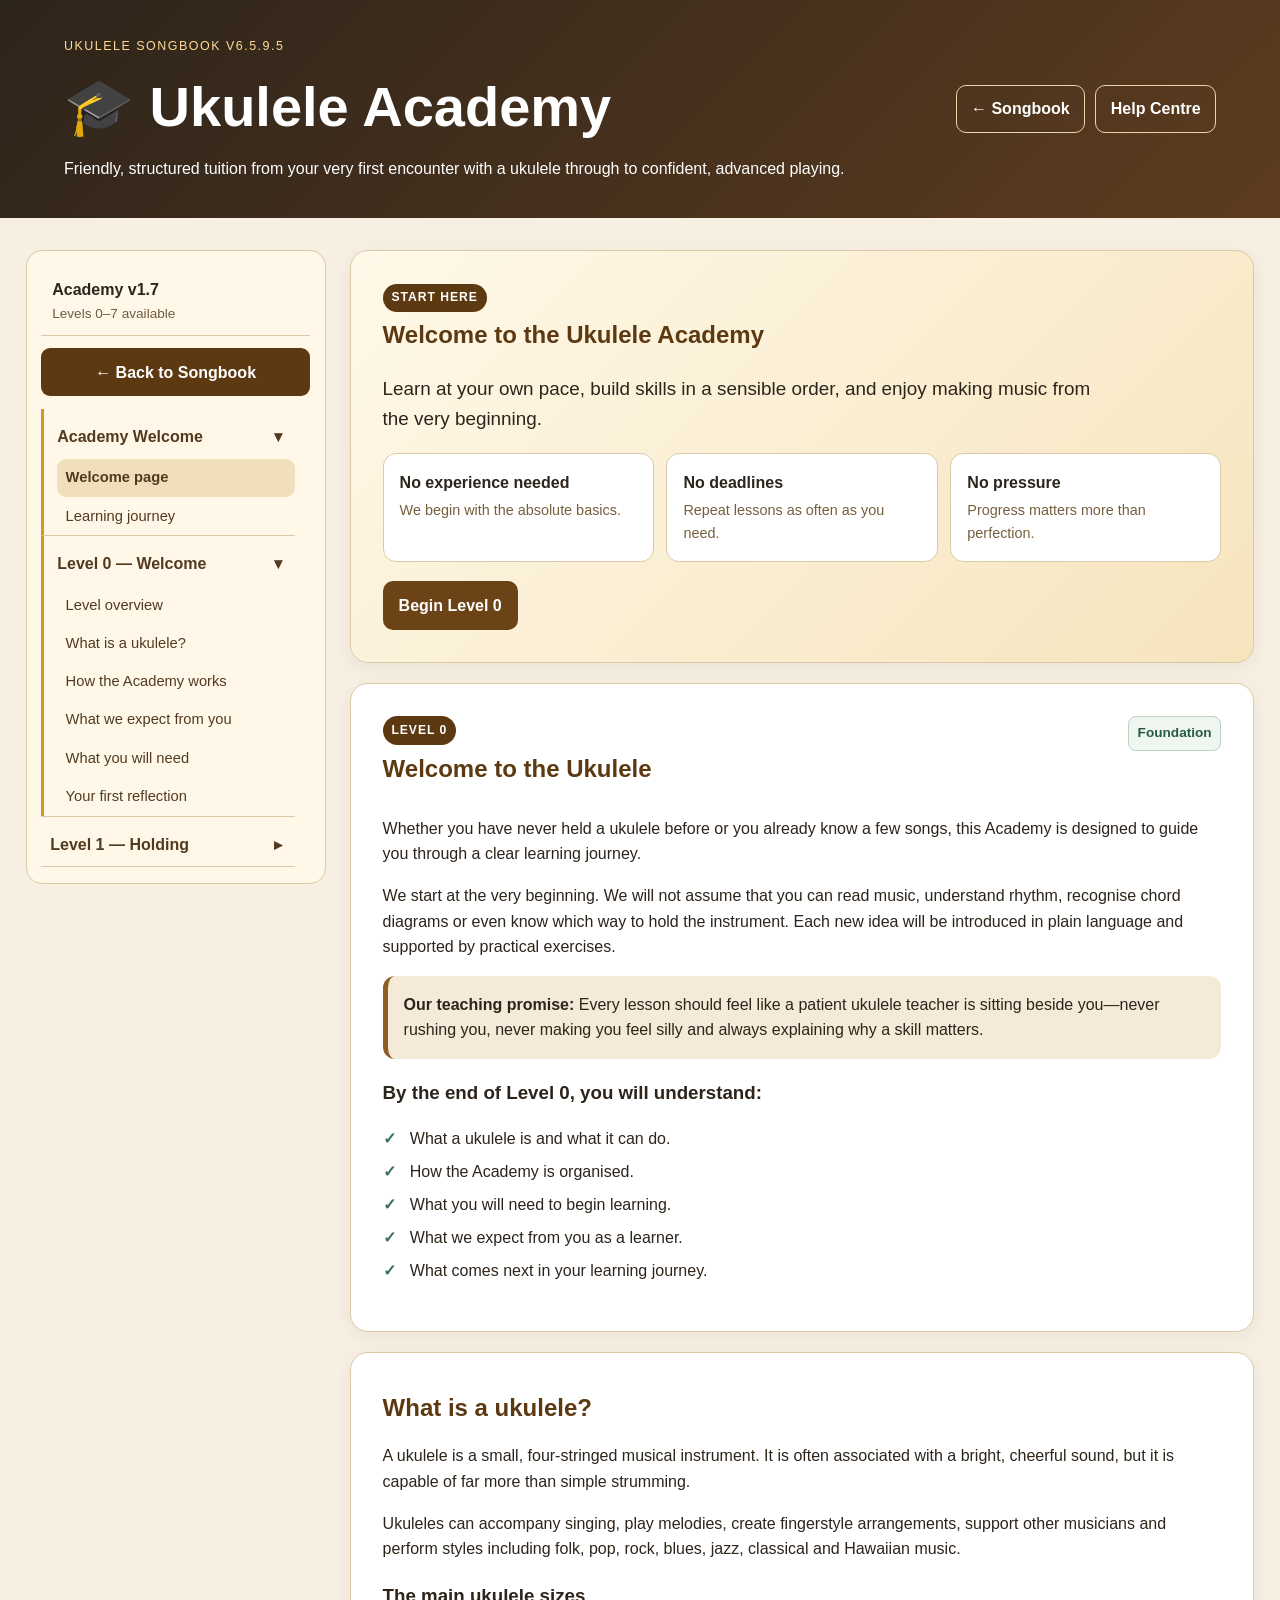
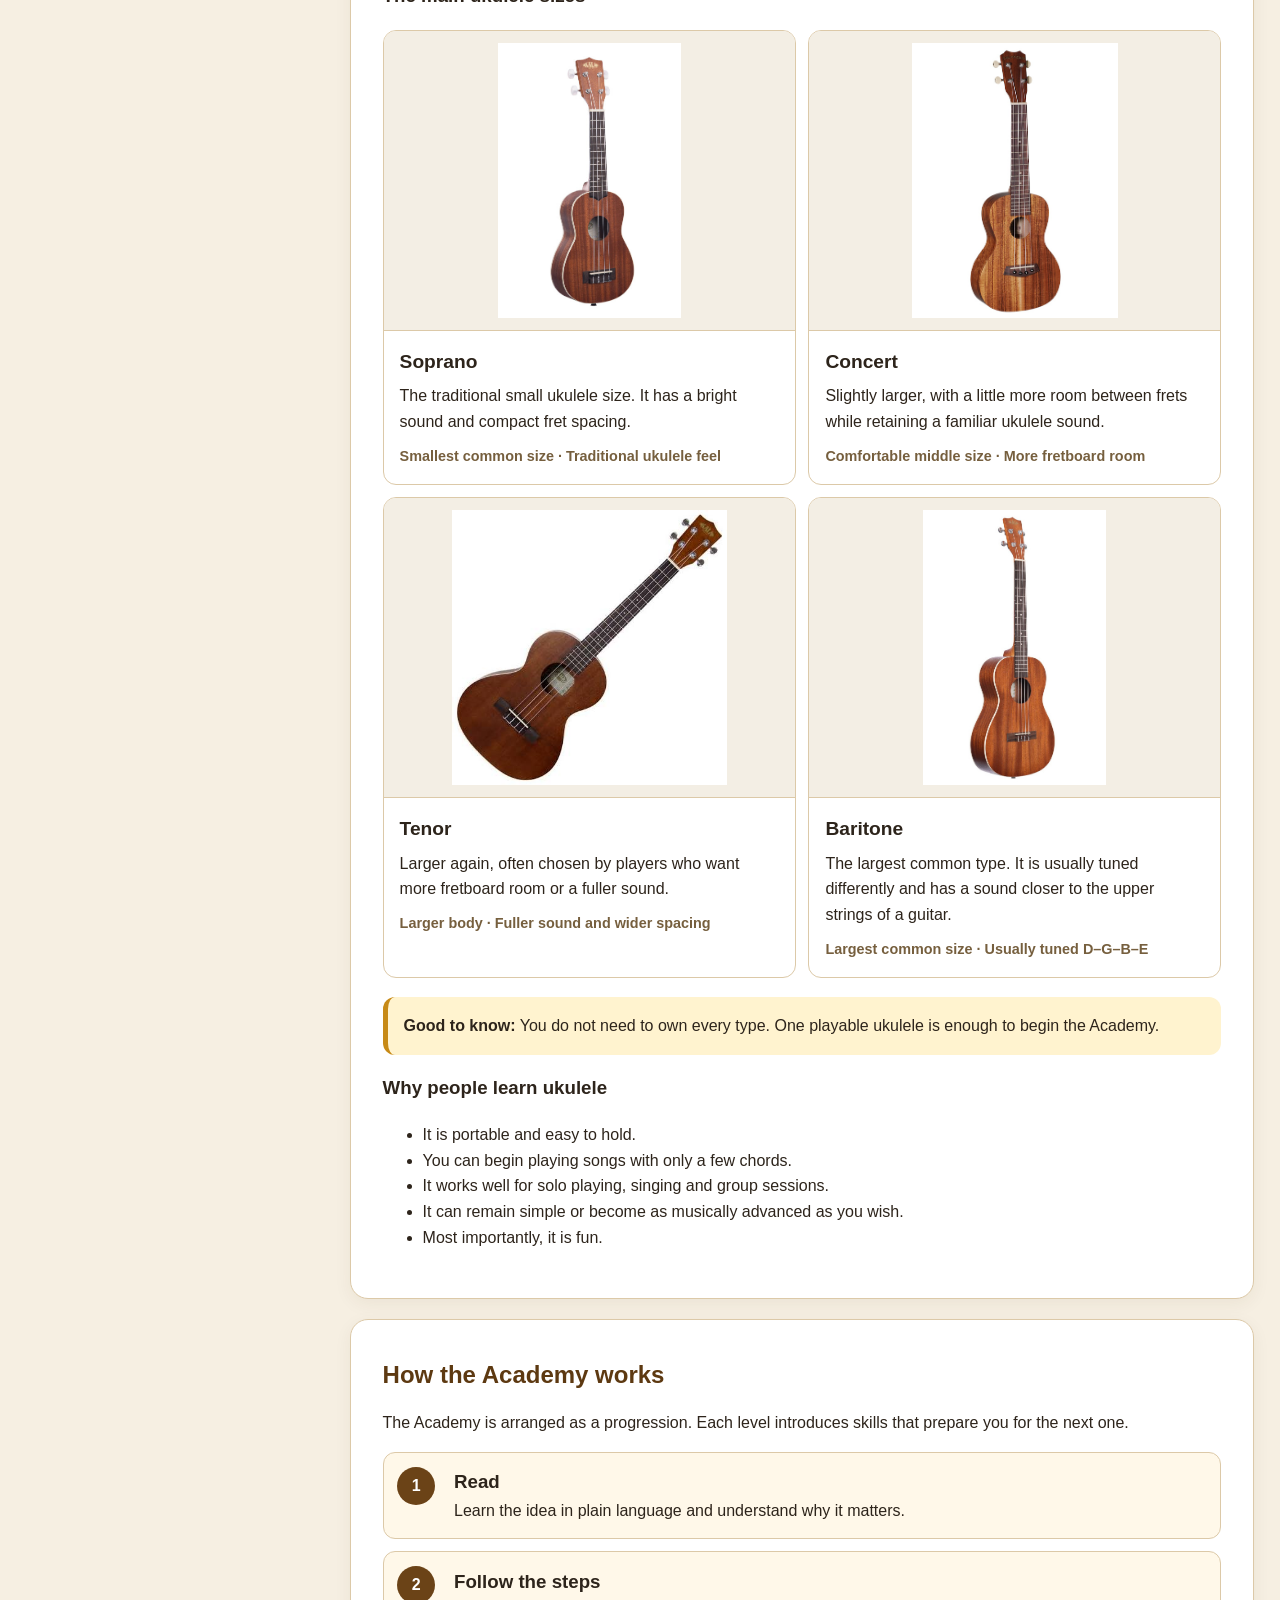
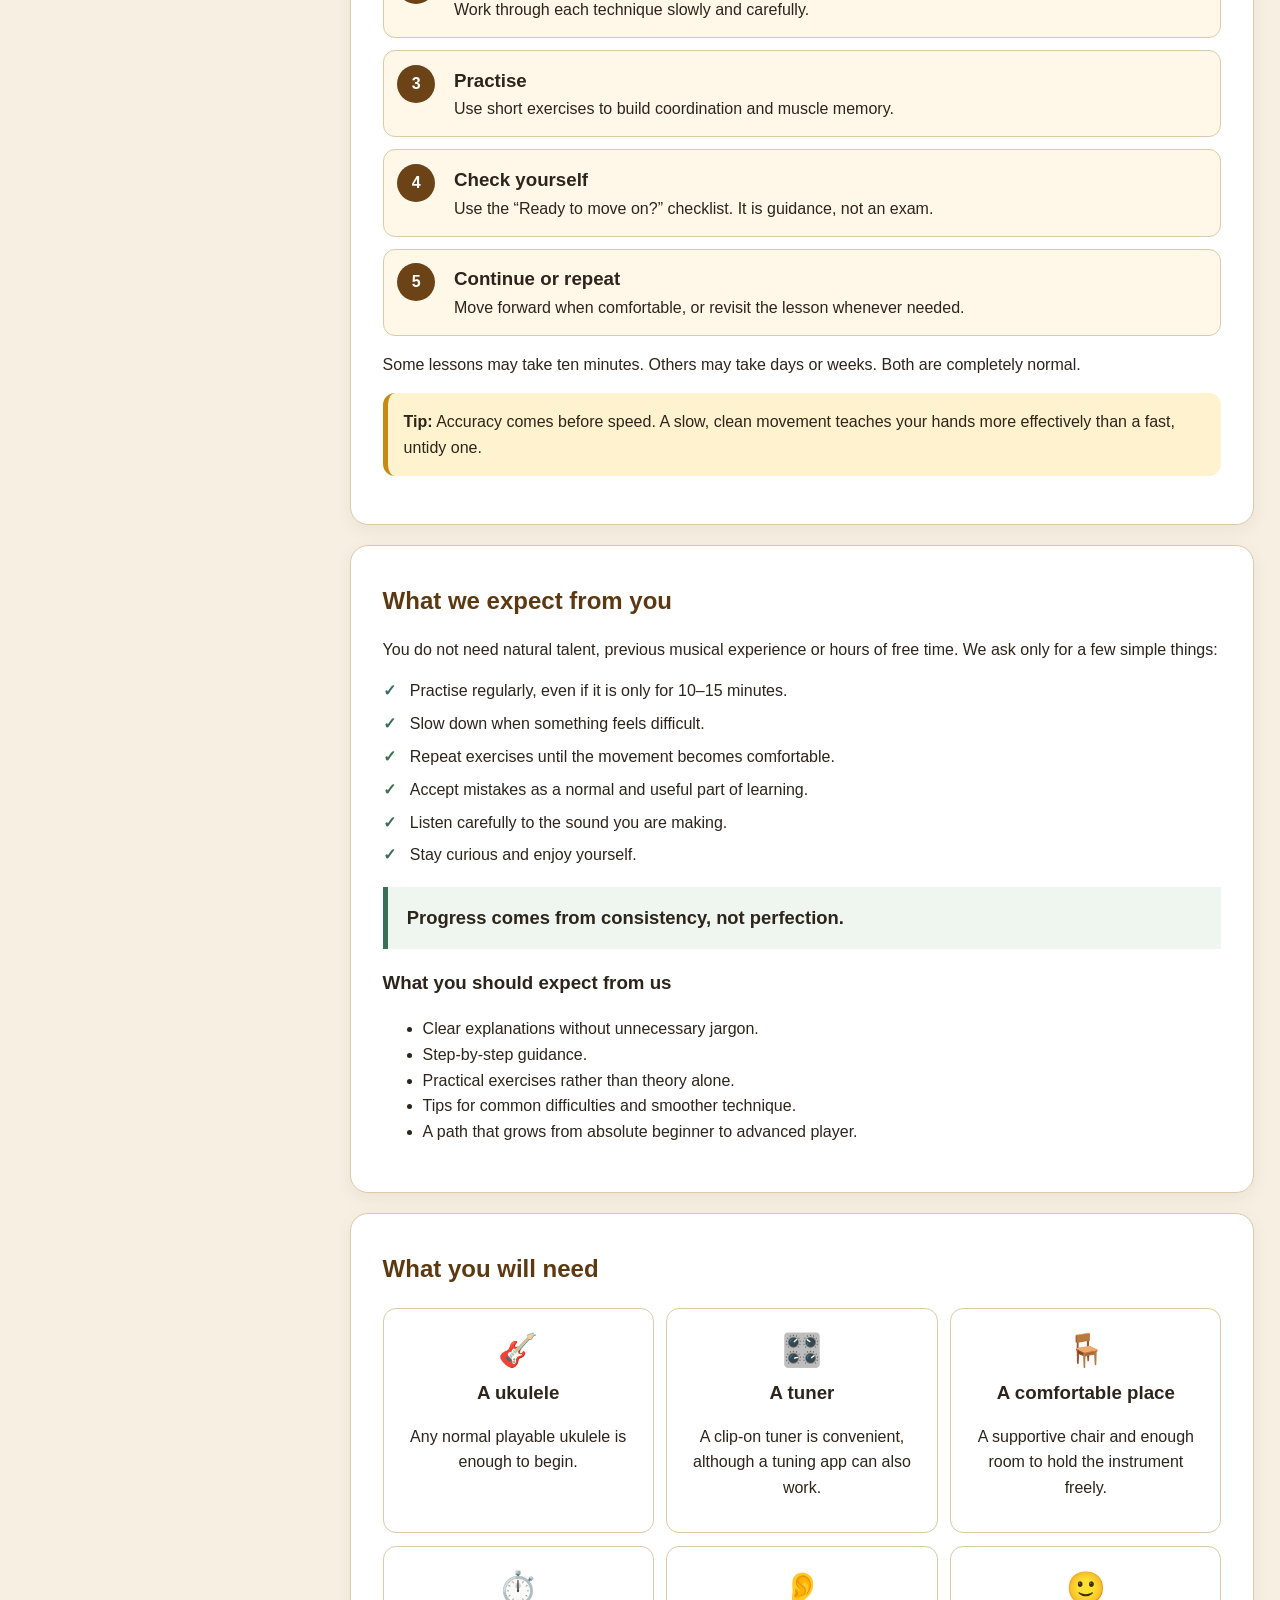
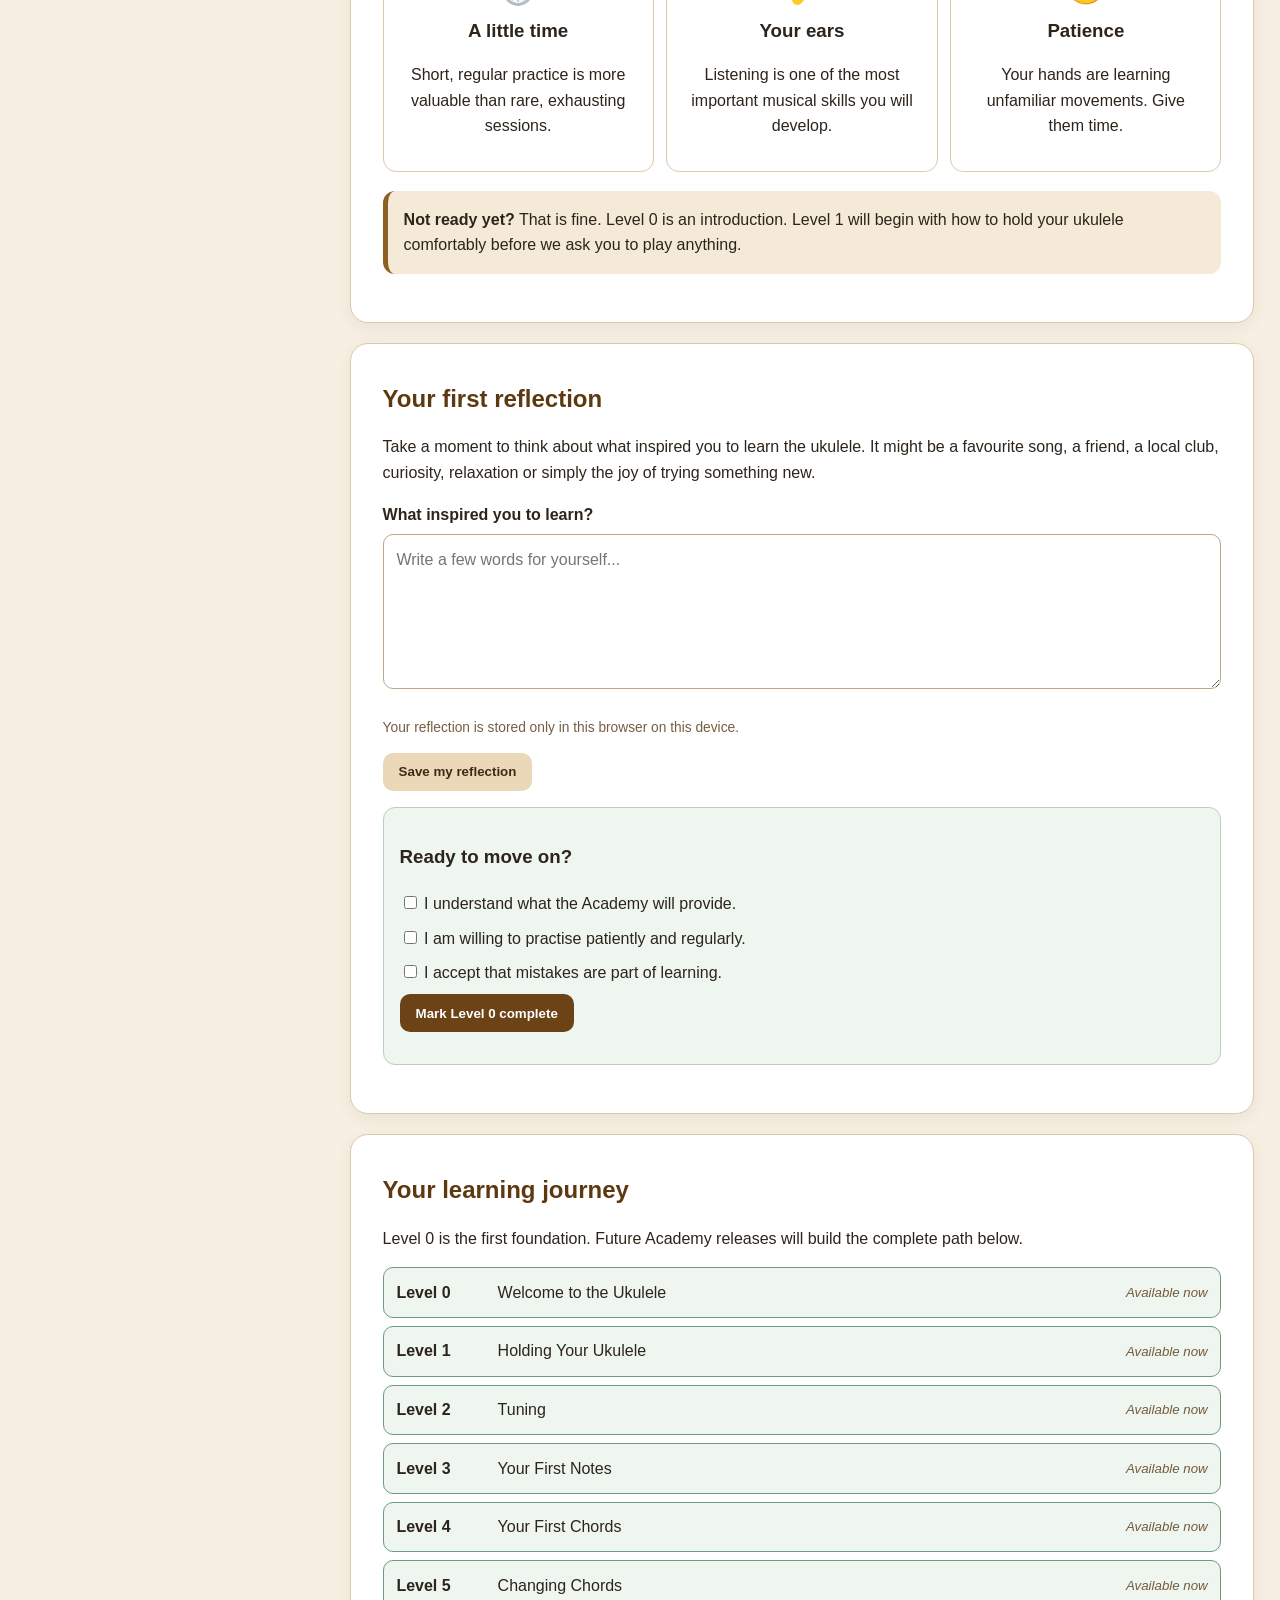
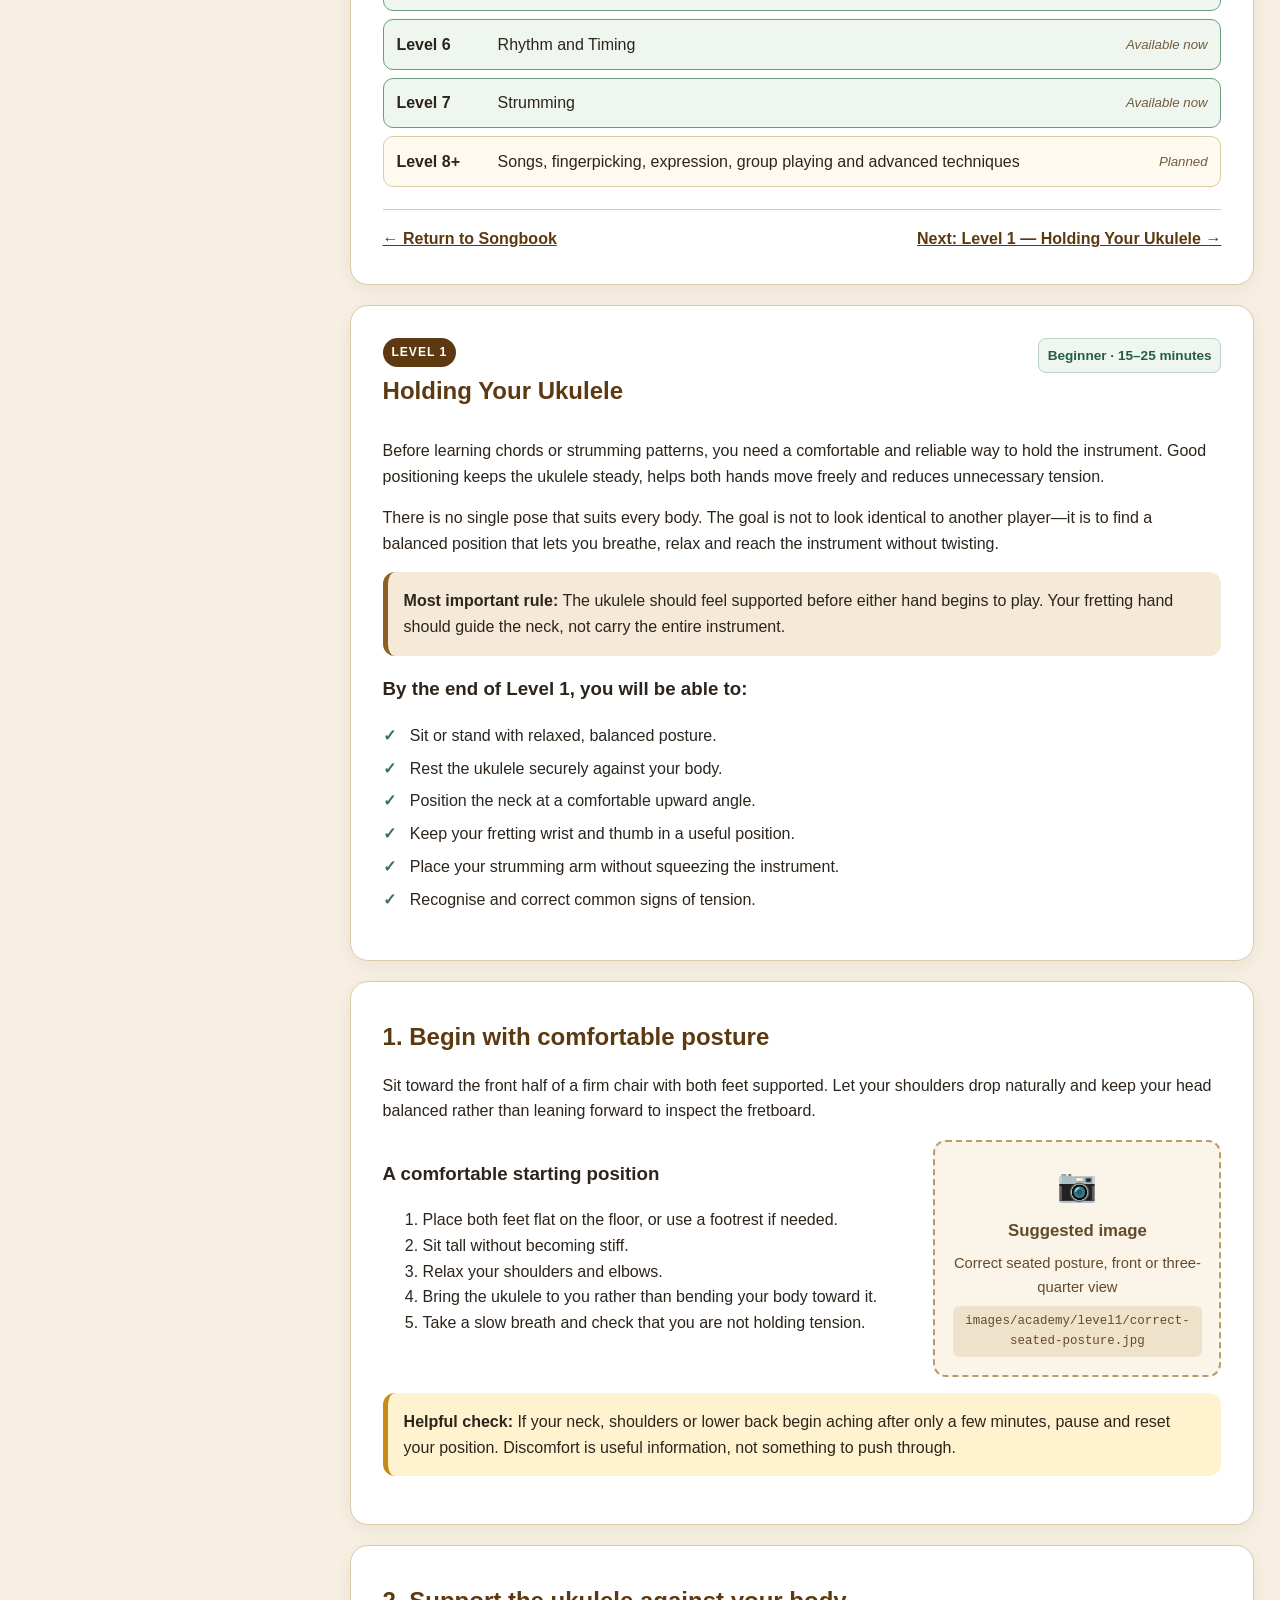
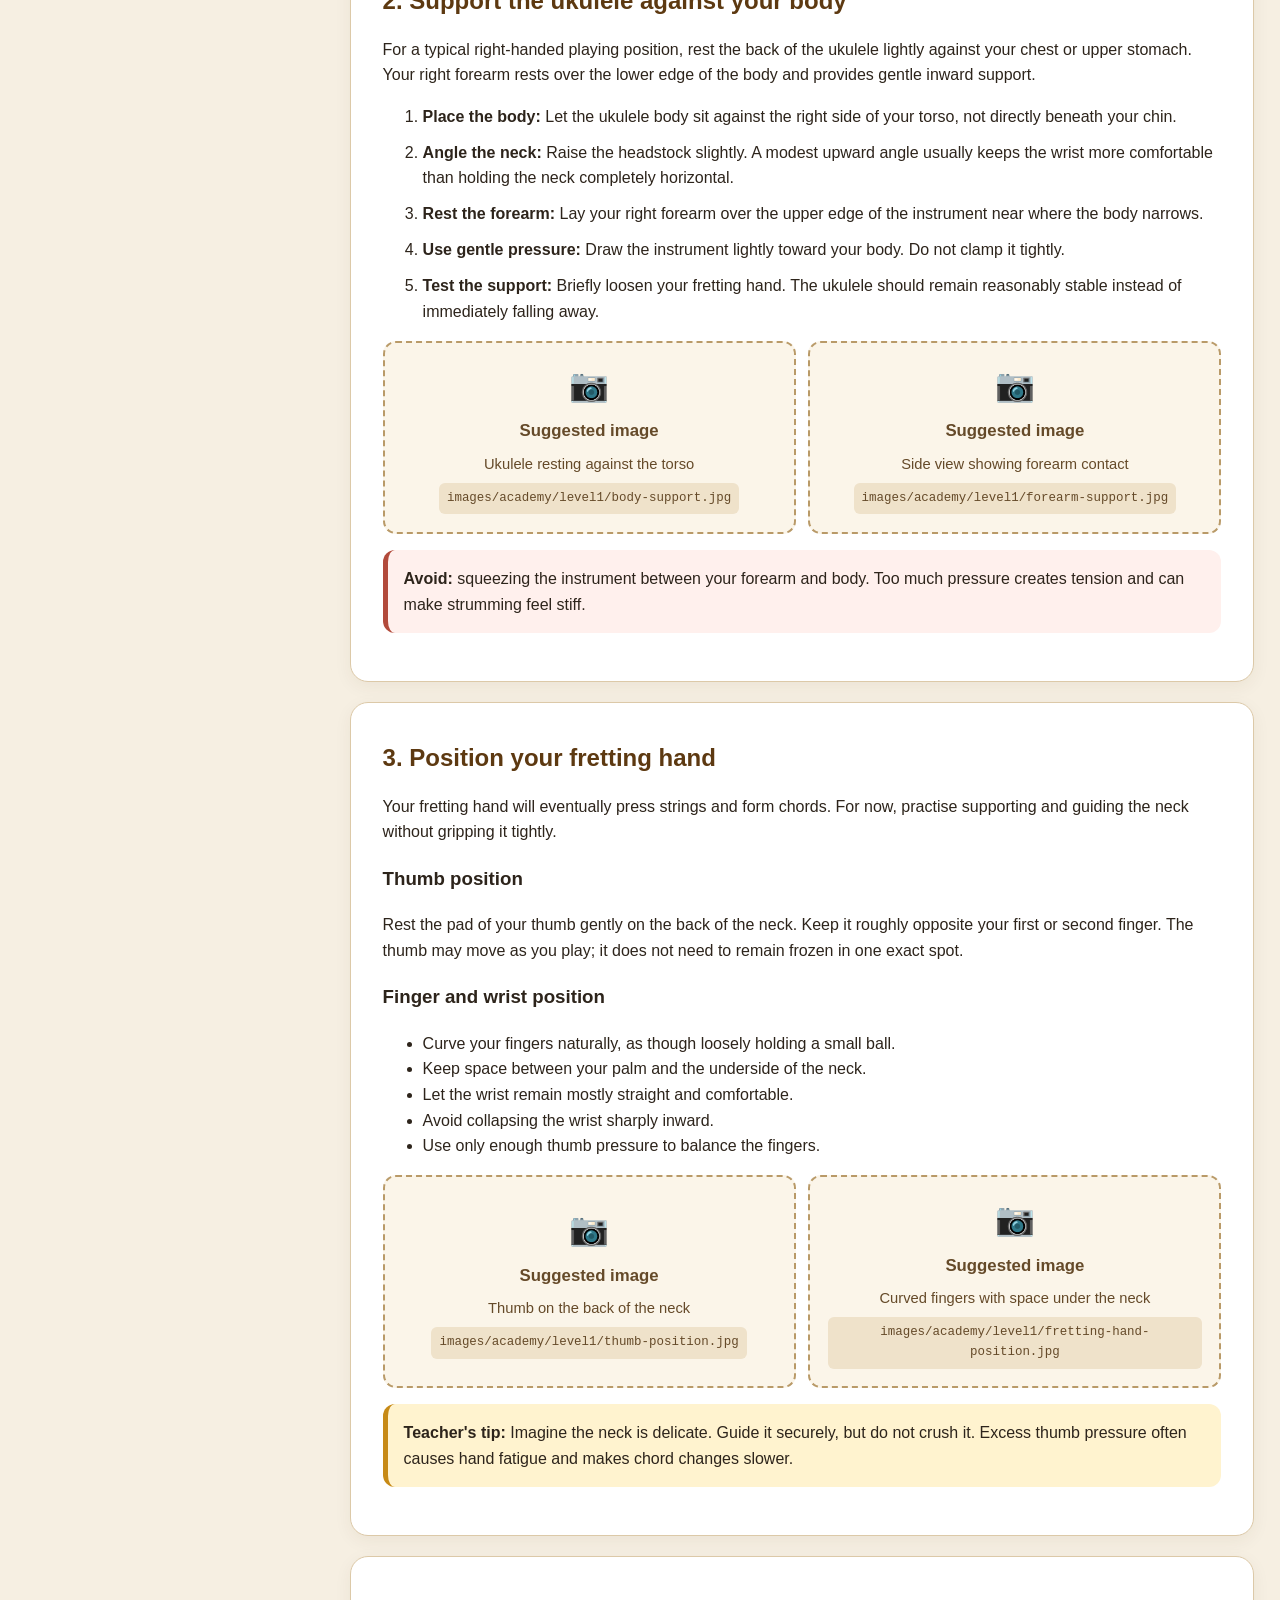
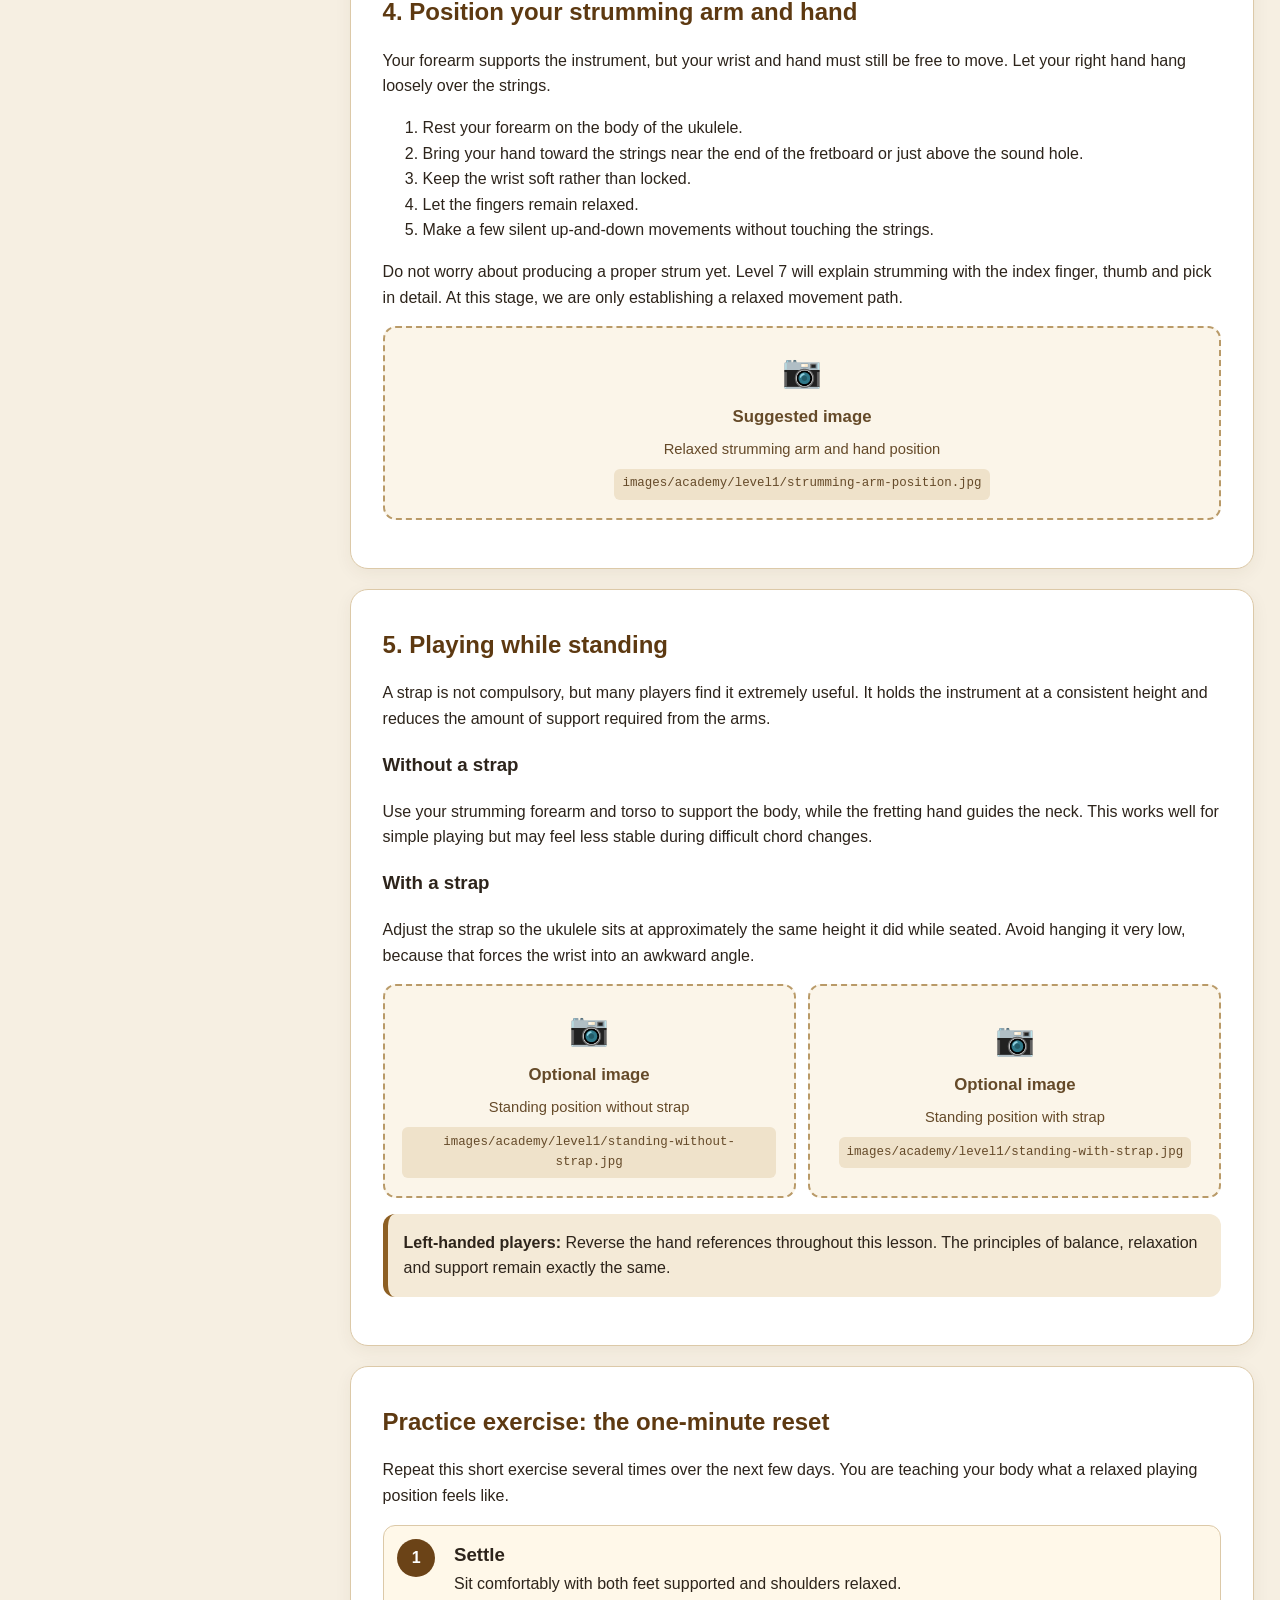
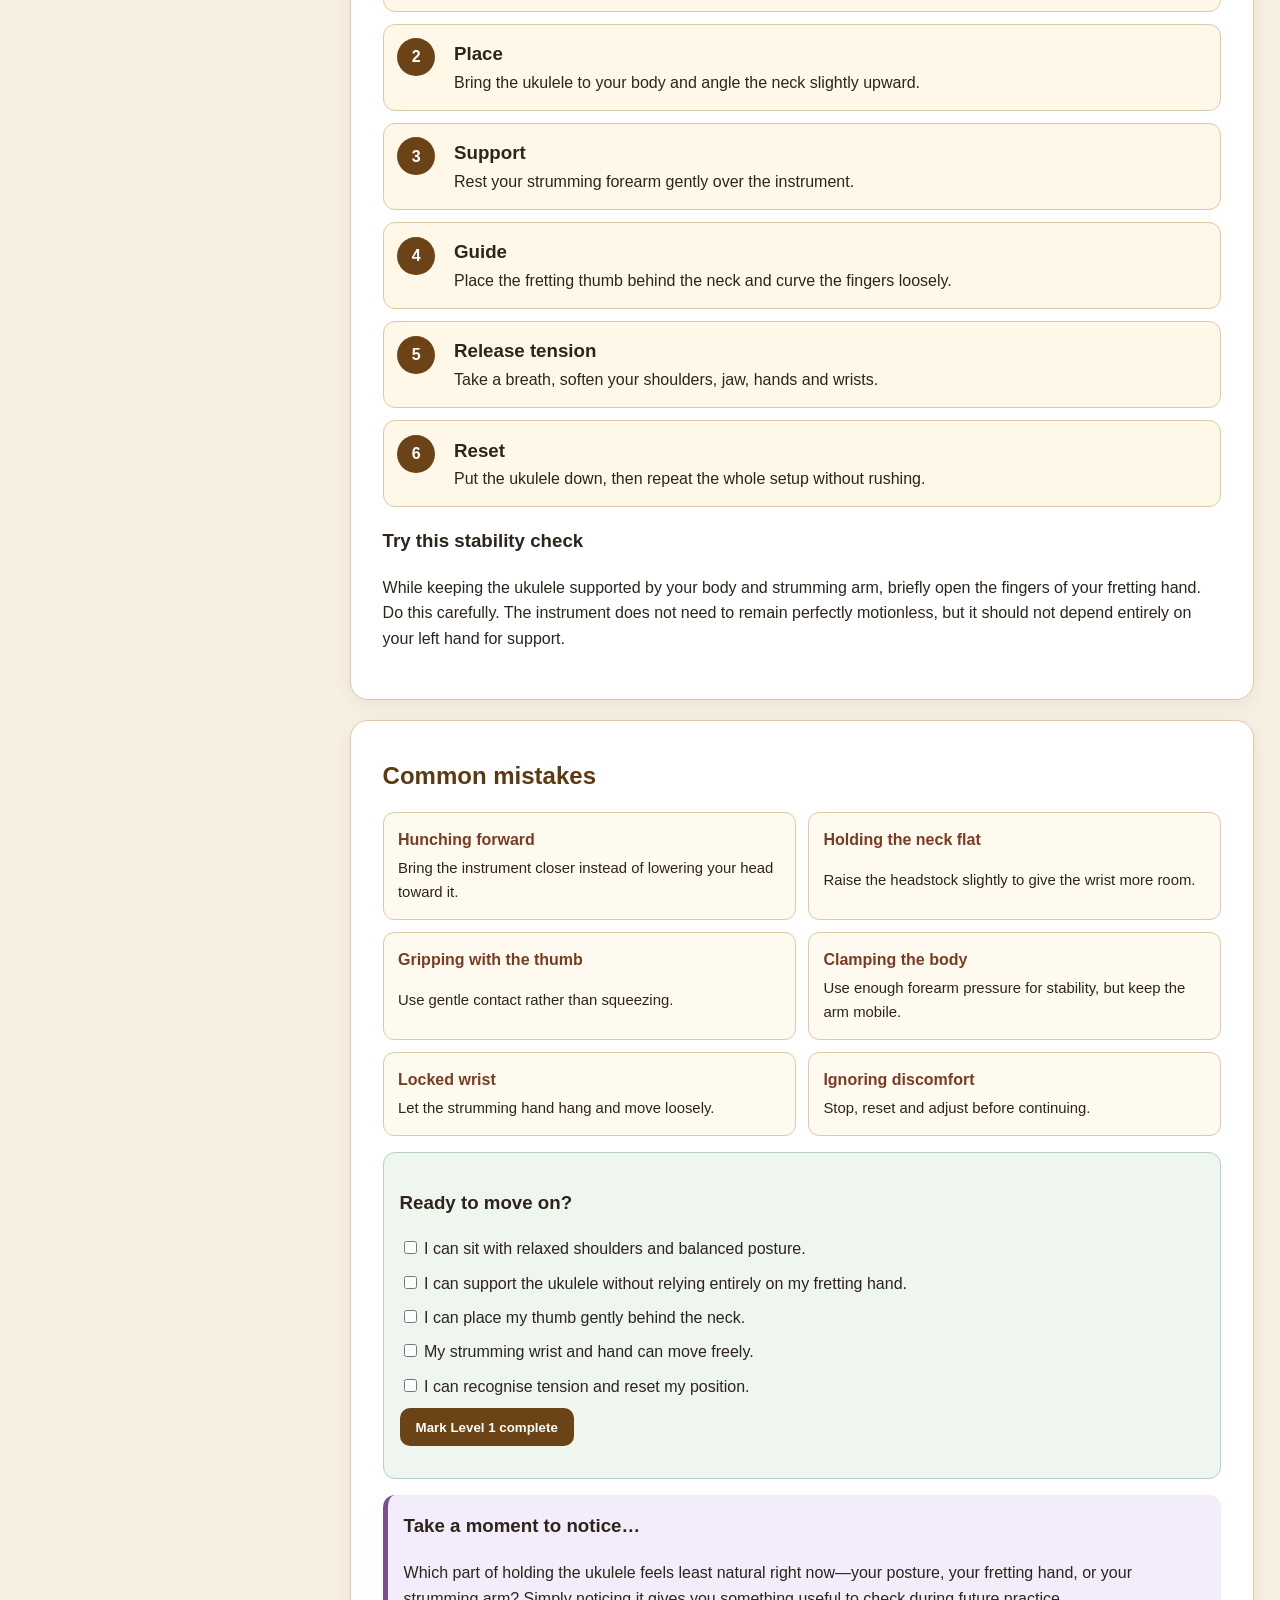
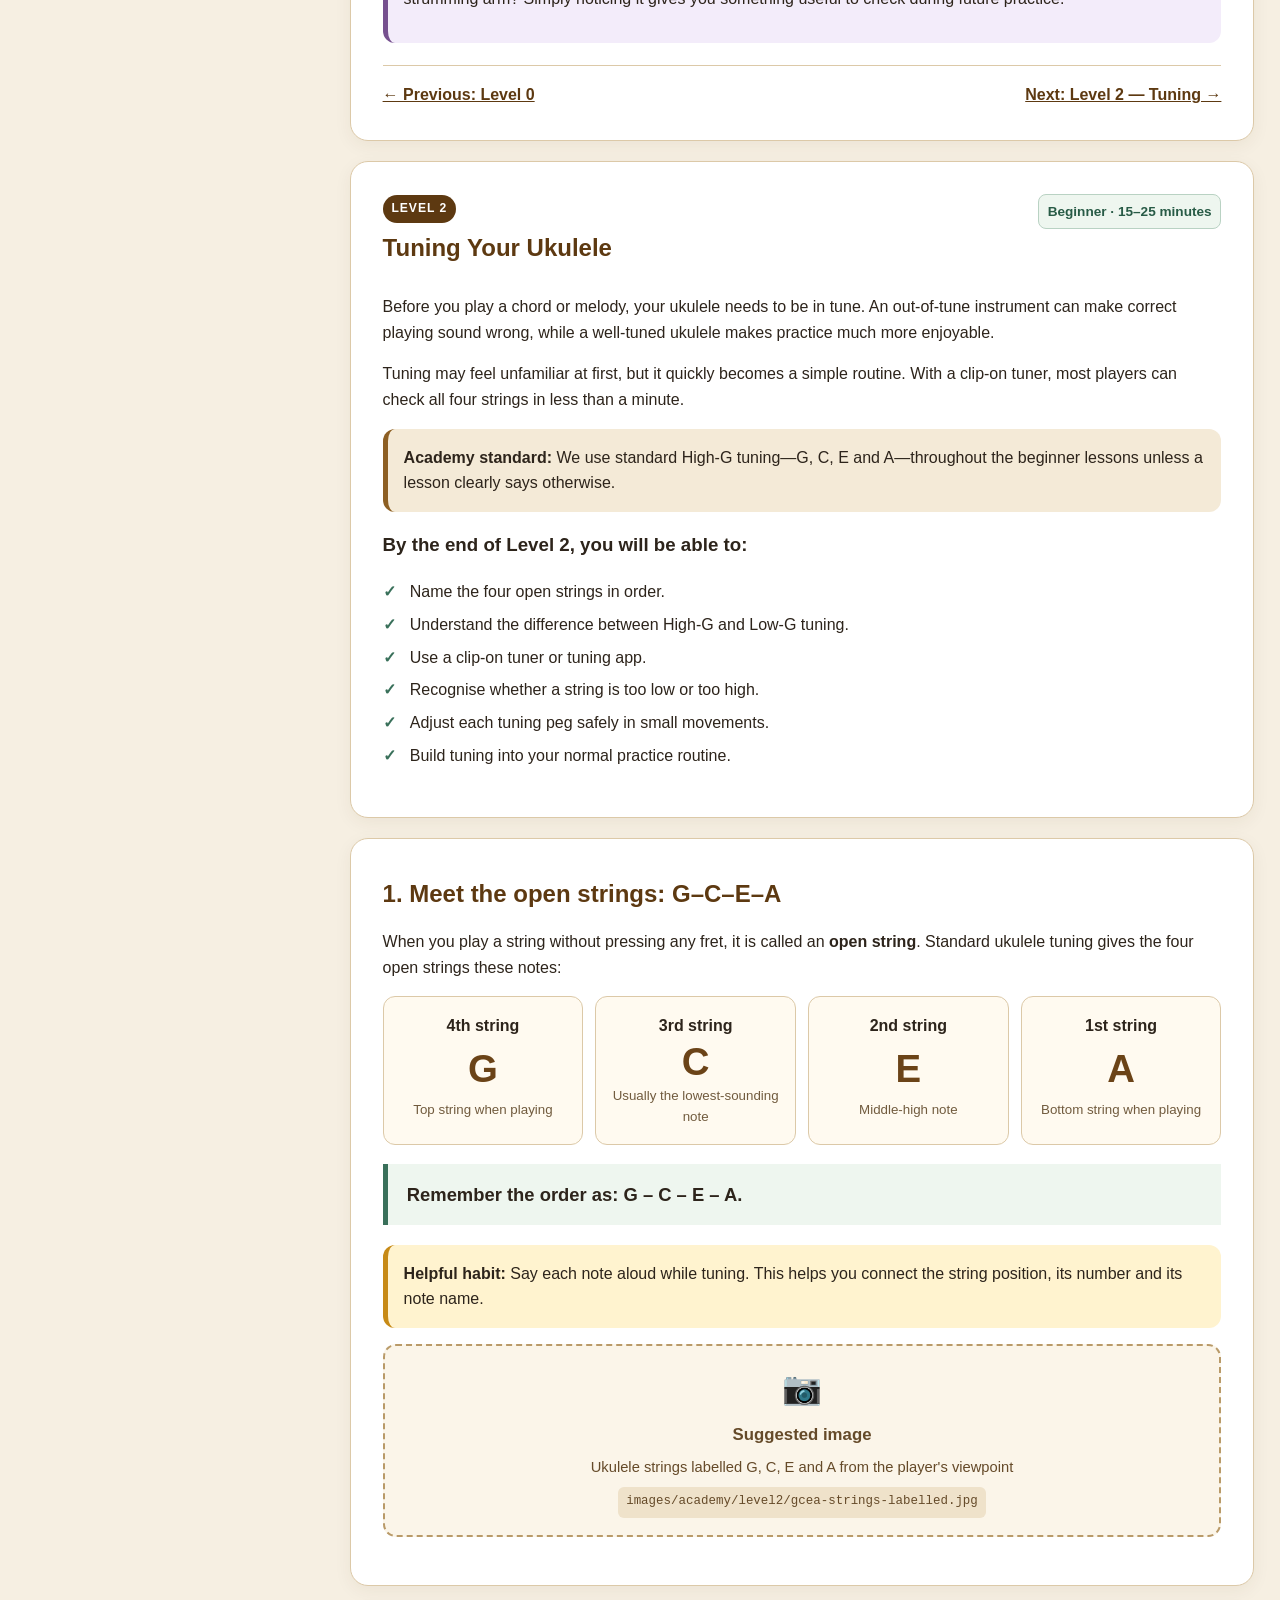
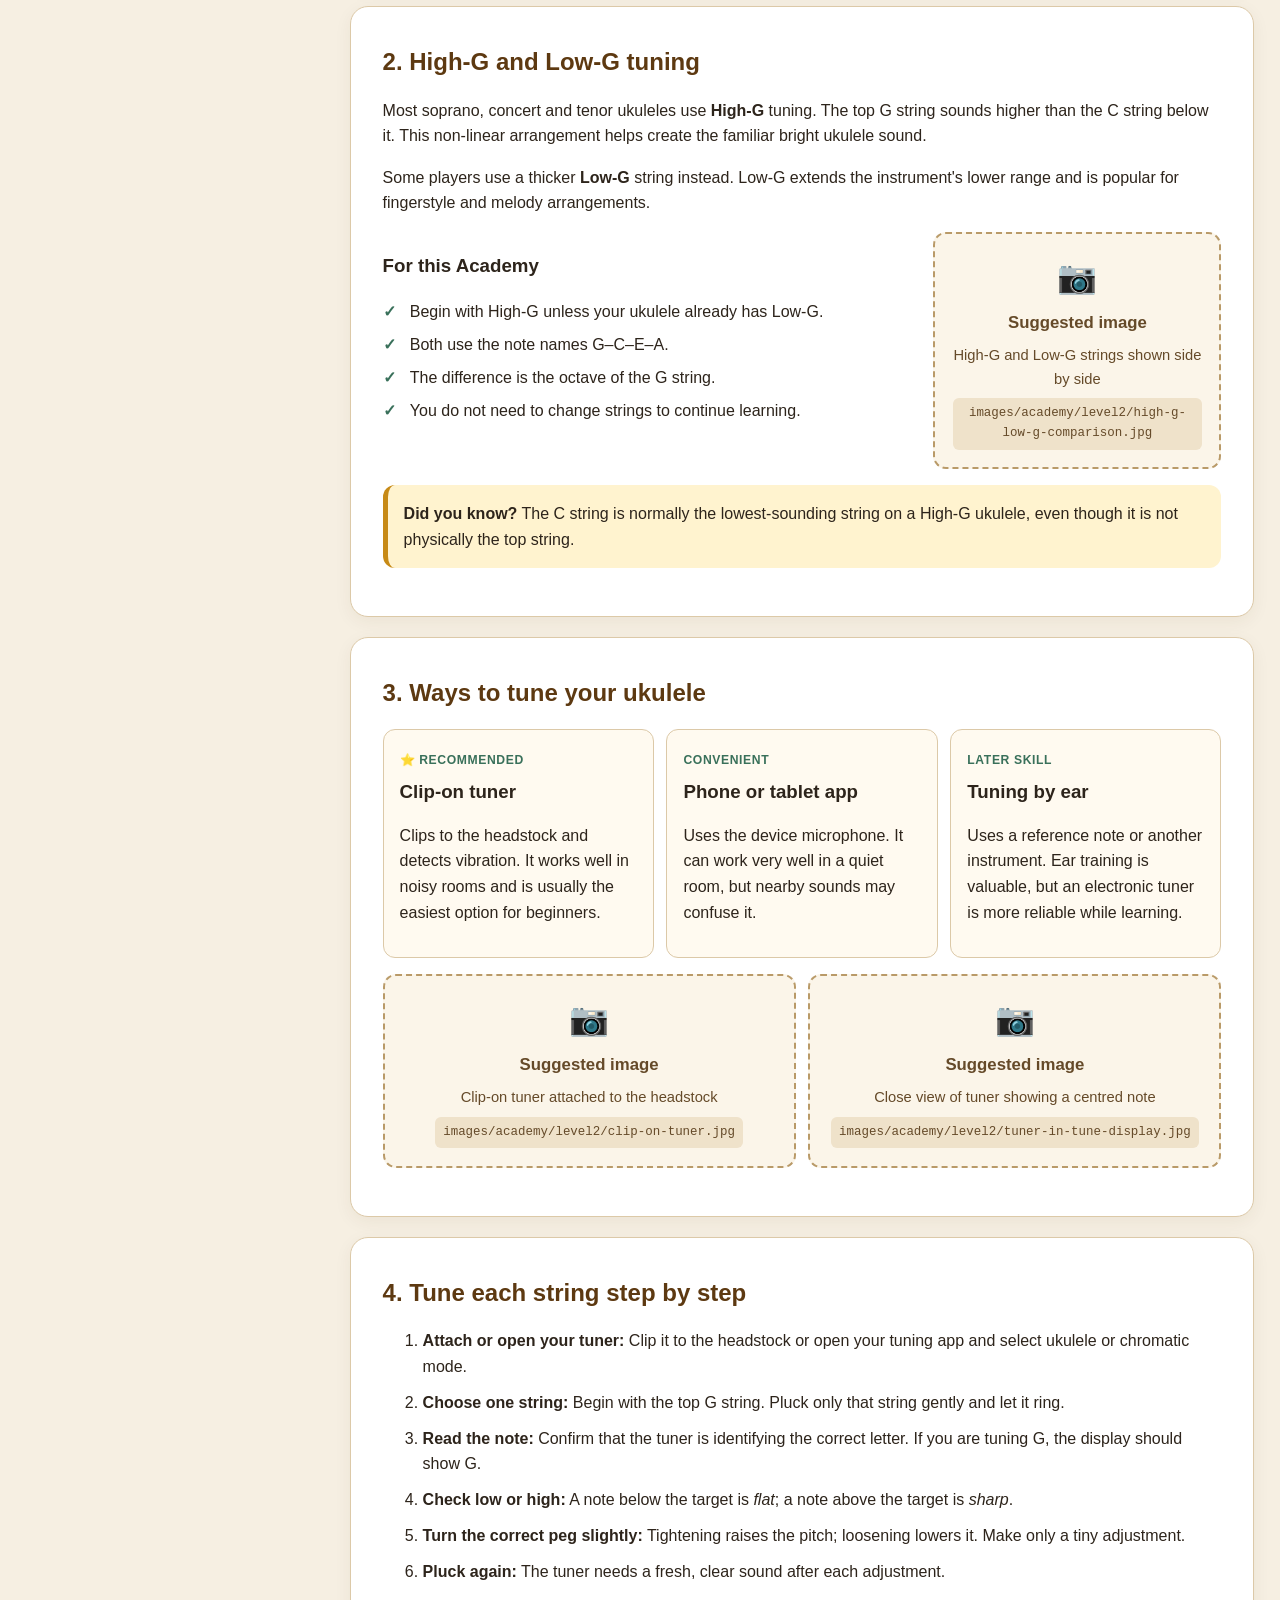
==== commit 0ef76066: "change headings for songs" ====
--- a/academy.html
+++ b/academy.html
@@ -3,13 +3,13 @@
 <head>
   <meta charset="utf-8">
   <meta name="viewport" content="width=device-width, initial-scale=1">
-  <title>Ukulele Academy v1.7 — Ukulele Songbook v6.5.9.2</title>
+  <title>Ukulele Academy v1.7 — Ukulele Songbook v6.5.9.5</title>
   <link rel="stylesheet" href="css/academy.css">
 </head>
 <body>
 <header class="academy-header">
   <div>
-    <p class="eyebrow">Ukulele Songbook v6.5.9.2</p>
+    <p class="eyebrow">Ukulele Songbook v6.5.9.5</p>
     <h1>🎓 Ukulele Academy</h1>
     <p>Friendly, structured tuition from your very first encounter with a ukulele through to confident, advanced playing.</p>
   </div>
@@ -160,6 +160,18 @@
         <a href="#first-patterns">First strumming patterns</a>
         <a href="#level7-practice">Practice exercises</a>
         <a href="#level7-ready">Ready to move on?</a>
+      </div>
+    </div>
+
+    <div class="nav-group" data-nav-group="level8">
+      <button class="nav-group-toggle" type="button" aria-expanded="false">
+        <span>Level 8 — Your First Songs</span><span class="toggle-icon" aria-hidden="true">▸</span>
+      </button>
+      <div class="nav-group-links">
+        <a href="#level-8">Level overview</a>
+        <a href="#academy-song-path">Your song pathway</a>
+        <a href="#academy-practice-songs">Academy practice songs</a>
+        <a href="#level8-ready">Ready to graduate?</a>
       </div>
     </div>
     </div>
@@ -927,11 +939,51 @@
 
     <section class="lesson-card" id="level7-ready"><h2>Ready to move on?</h2><div class="ready-box"><label><input type="checkbox" id="l7Down"> I can produce relaxed, even down-strums.</label><label><input type="checkbox" id="l7Up"> I can brush upward without hooking the strings.</label><label><input type="checkbox" id="l7Choice"> I understand how thumb, index-finger and pick strumming differ.</label><label><input type="checkbox" id="l7Even"> I can play D U D U evenly with the metronome.</label><label><input type="checkbox" id="l7Pattern"> I can follow D – D U – U D U slowly.</label><button class="primary-button" id="completeLevelSeven" type="button">Mark Level 7 complete</button><p id="levelSevenCompletionStatus" class="completion-status" aria-live="polite"></p></div><div class="reflection-box"><h3>Take a moment to notice…</h3><p>Which strumming method feels most natural today—thumb, index finger or pick? There is no single correct choice. Tone, comfort and the song all matter.</p></div><div class="lesson-navigation"><a href="#level-6">← Previous: Level 6</a><span>Next: Level 8 — Your First Songs</span></div></section>
 
+
+    <section class="lesson-card" id="level-8">
+      <div class="lesson-heading"><div><span class="level-badge">Level 8</span><h2>Your First Songs</h2></div><span class="lesson-time">Putting everything together</span></div>
+      <p>You now know enough chords, rhythm and strumming to begin playing complete songs. Level 8 gives you a carefully ordered collection of nine public-domain practice songs. Each song reinforces what you already know and adds only one manageable new idea.</p>
+      <h3>By the end of Level 8, you will be able to:</h3>
+      <ul class="check-list"><li>Open Academy songs directly in the Songbook.</li><li>Practise complete songs in a sensible learning order.</li><li>Use chord diagrams, tempo controls, auto-scroll and other Songbook tools while learning.</li><li>Recognise when a song is ready to speed up—and when it needs slower practice.</li><li>Continue into the wider Beginner collection after graduation.</li></ul>
+      <div class="callout"><strong>Accuracy before speed.</strong> Start each song slowly enough that you can keep going. A complete slow performance teaches more than a fast performance that stops at every chord change.</div>
+    </section>
+
+    <section class="lesson-card" id="academy-song-path">
+      <h2>1. Follow the Academy song pathway</h2>
+      <p>The songs are deliberately ordered. Begin with Song 1 and move forward when you can play through without losing the beat. You do not need to master a song perfectly before trying the next one.</p>
+      <ol class="numbered-steps"><li>Open the song using its Academy button.</li><li>Look over the chord diagrams before playing.</li><li>Set a comfortable tempo and practise one section at a time.</li><li>Play from beginning to end without stopping—even if a chord is imperfect.</li><li>Return later and improve the difficult places.</li></ol>
+      <div class="tip"><strong>Useful Songbook tools:</strong> use the metronome for timing, auto-scroll when your hands are busy, transpose when a key is uncomfortable, and favourites to keep current practice songs close at hand.</div>
+    </section>
+
+    <section class="lesson-card" id="academy-practice-songs">
+      <h2>2. Academy practice songs</h2>
+      <p>Each button asks the Songbook to find the song by its lesson tag, rather than relying on a hardcoded filename. This means the Academy song can be replaced later without rebuilding the lesson.</p>
+      <div class="academy-exercise-grid">
+        <article><span class="level-badge">Song 1 · Lesson 8.1</span><h3>Frere Jacques</h3><p>Your first complete song. Focus on steady, relaxed down-strums.</p><a class="primary-button" href="index.html?academyLesson=8.1">🎵 Open Song 1</a></article>
+        <article><span class="level-badge">Song 2 · Lesson 8.2</span><h3>He's Got the Whole World in His Hands</h3><p>Reinforce smooth changes between C, F and G7.</p><a class="primary-button" href="index.html?academyLesson=8.2">🎵 Open Song 2</a></article>
+        <article><span class="level-badge">Song 3 · Lesson 8.3</span><h3>When the Saints Go Marching In</h3><p>Keep the rhythm moving through every chord change.</p><a class="primary-button" href="index.html?academyLesson=8.3">🎵 Open Song 3</a></article>
+        <article><span class="level-badge">Song 4 · Lesson 8.4</span><h3>Skip to My Lou</h3><p>Build faster, smoother chord changes without tensing up.</p><a class="primary-button" href="index.html?academyLesson=8.4">🎵 Open Song 4</a></article>
+        <article><span class="level-badge">Song 5 · Lesson 8.5</span><h3>Aura Lee</h3><p>Add Am and listen for the contrast between major and minor chords.</p><a class="primary-button" href="index.html?academyLesson=8.5">🎵 Open Song 5</a></article>
+        <article><span class="level-badge">Song 6 · Lesson 8.6</span><h3>Auld Lang Syne</h3><p>Consolidate your existing chords in a familiar, slower song.</p><a class="primary-button" href="index.html?academyLesson=8.6">🎵 Open Song 6</a></article>
+        <article><span class="level-badge">Song 7 · Lesson 8.7</span><h3>Michael, Row the Boat Ashore</h3><p>Introduce Em and apply the D D U U D U strumming pattern.</p><a class="primary-button" href="index.html?academyLesson=8.7">🎵 Open Song 7</a></article>
+        <article><span class="level-badge">Song 8 · Lesson 8.8</span><h3>Scarborough Fair</h3><p>Your first simple PIMA fingerpicking song, with TAB included.</p><a class="primary-button" href="index.html?academyLesson=8.8">🎵 Open Song 8</a></article>
+        <article><span class="level-badge">Song 9 · Lesson 8.9</span><h3>Amazing Grace</h3><p>Use dynamics, space and sustained chords to play expressively.</p><a class="primary-button" href="index.html?academyLesson=8.9">🎵 Open Song 9</a></article>
+      </div>
+      <p><a class="secondary-button" href="index.html?academyCollection=practice">Browse all Academy practice songs</a></p>
+    </section>
+
+    <section class="lesson-card" id="level8-ready">
+      <h2>Ready to graduate?</h2>
+      <div class="ready-box"><label><input type="checkbox" id="l8Open"> I can open and use Academy songs in the Songbook.</label><label><input type="checkbox" id="l8Steady"> I can keep playing through a complete beginner song without stopping.</label><label><input type="checkbox" id="l8Changes"> I can recover from an imperfect chord change and rejoin the beat.</label><label><input type="checkbox" id="l8Tools"> I can use tempo, auto-scroll and chord diagrams to support my practice.</label><label><input type="checkbox" id="l8Choice"> I can choose a suitable Beginner song for independent practice.</label><button class="primary-button" id="completeLevelEight" type="button">Mark Level 8 complete</button><p id="levelEightCompletionStatus" class="completion-status" aria-live="polite"></p></div>
+      <div class="reflection-box"><h3>Your next step</h3><p>The Academy songs are your foundation, not your limit. After graduation, browse the wider Beginner collection and choose songs you genuinely enjoy. Familiar music makes excellent practice because you already know how it should sound.</p><p><a class="primary-button" href="index.html?academyCollection=beginner">🎓 Browse Beginner Songs</a></p></div>
+      <div class="lesson-navigation"><a href="#level-7">← Previous: Level 7</a><span>Foundation Academy complete</span></div>
+    </section>
+
   </section>
 </main>
 
 <footer class="academy-footer">
-  <div><strong>Ukulele Academy v1.7</strong><br>Part of Ukulele Songbook v6.5.9 · July 2026</div>
+  <div><strong>Ukulele Academy v1.8</strong><br>Part of Ukulele Songbook v6.5.9.5 · July 2026</div>
   <a href="index.html">Return to Ukulele Songbook</a>
 </footer>
 <script src="js/academy.js"></script>
